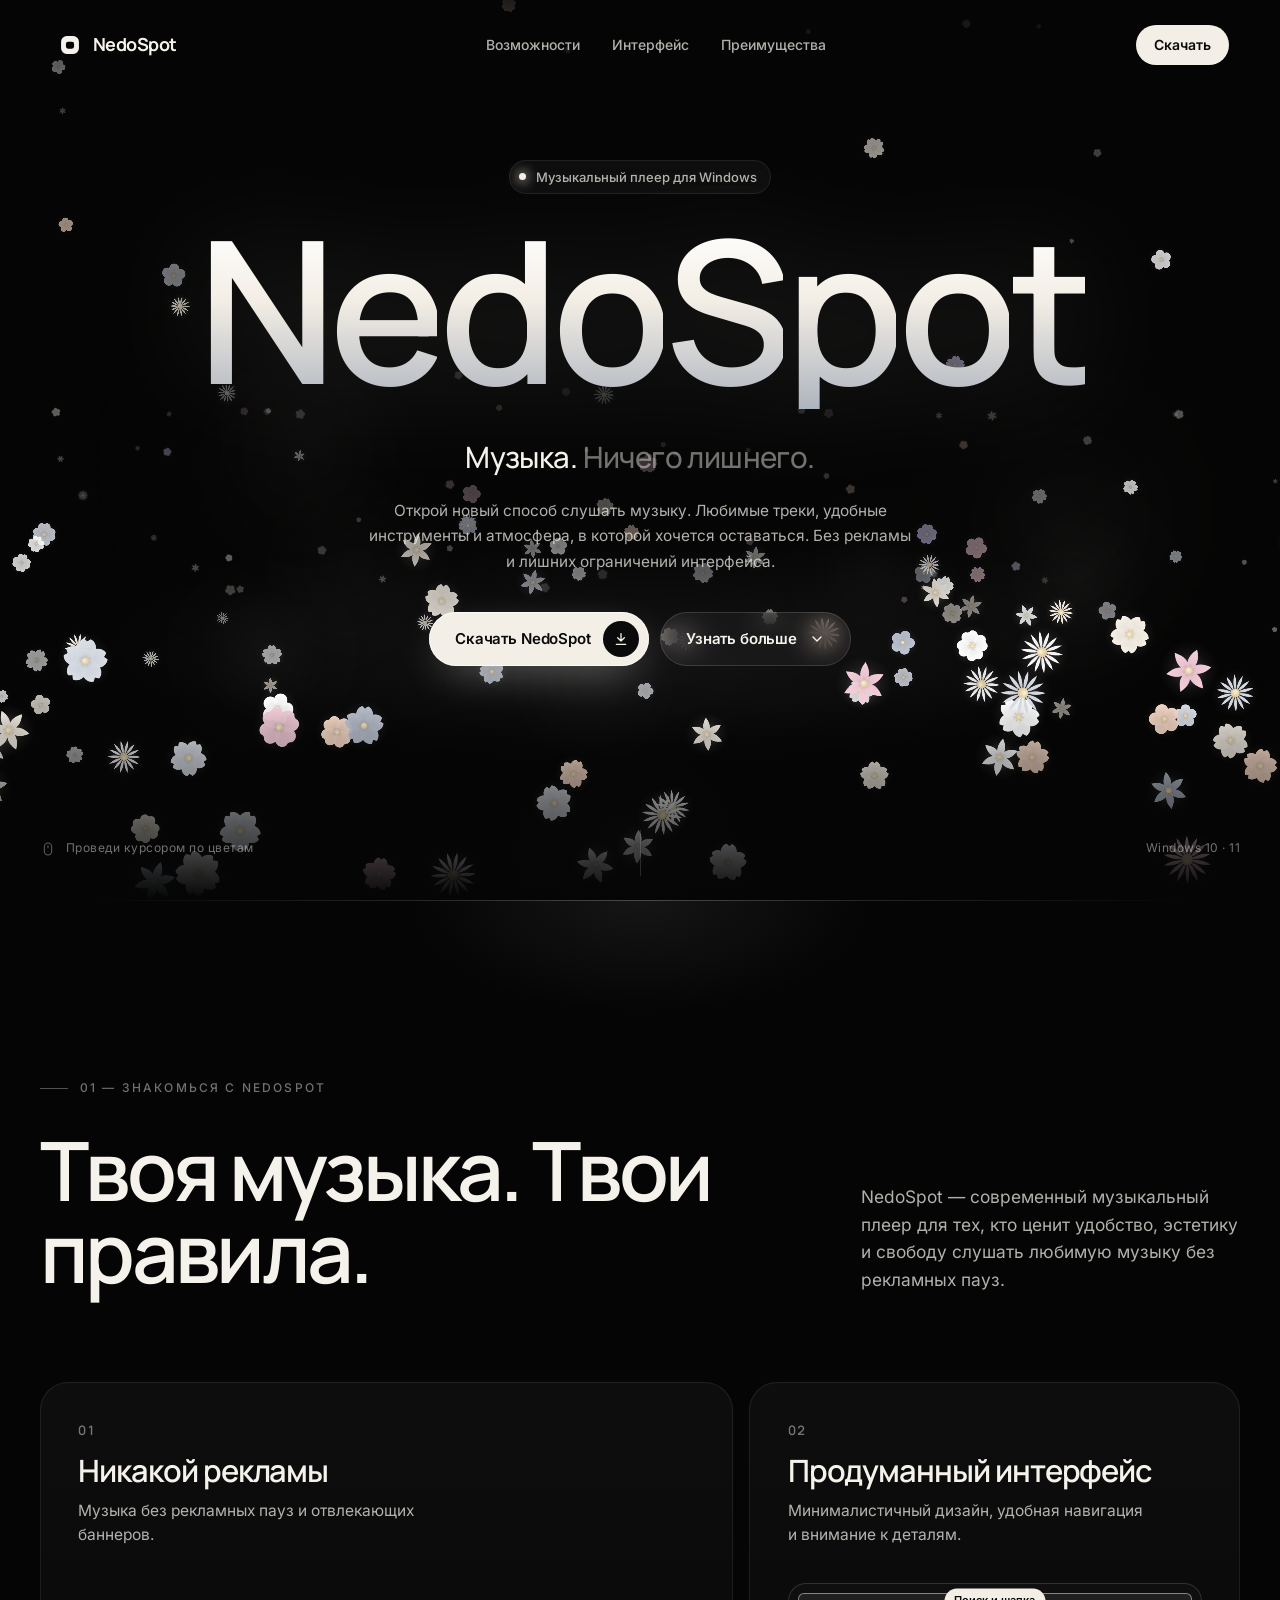
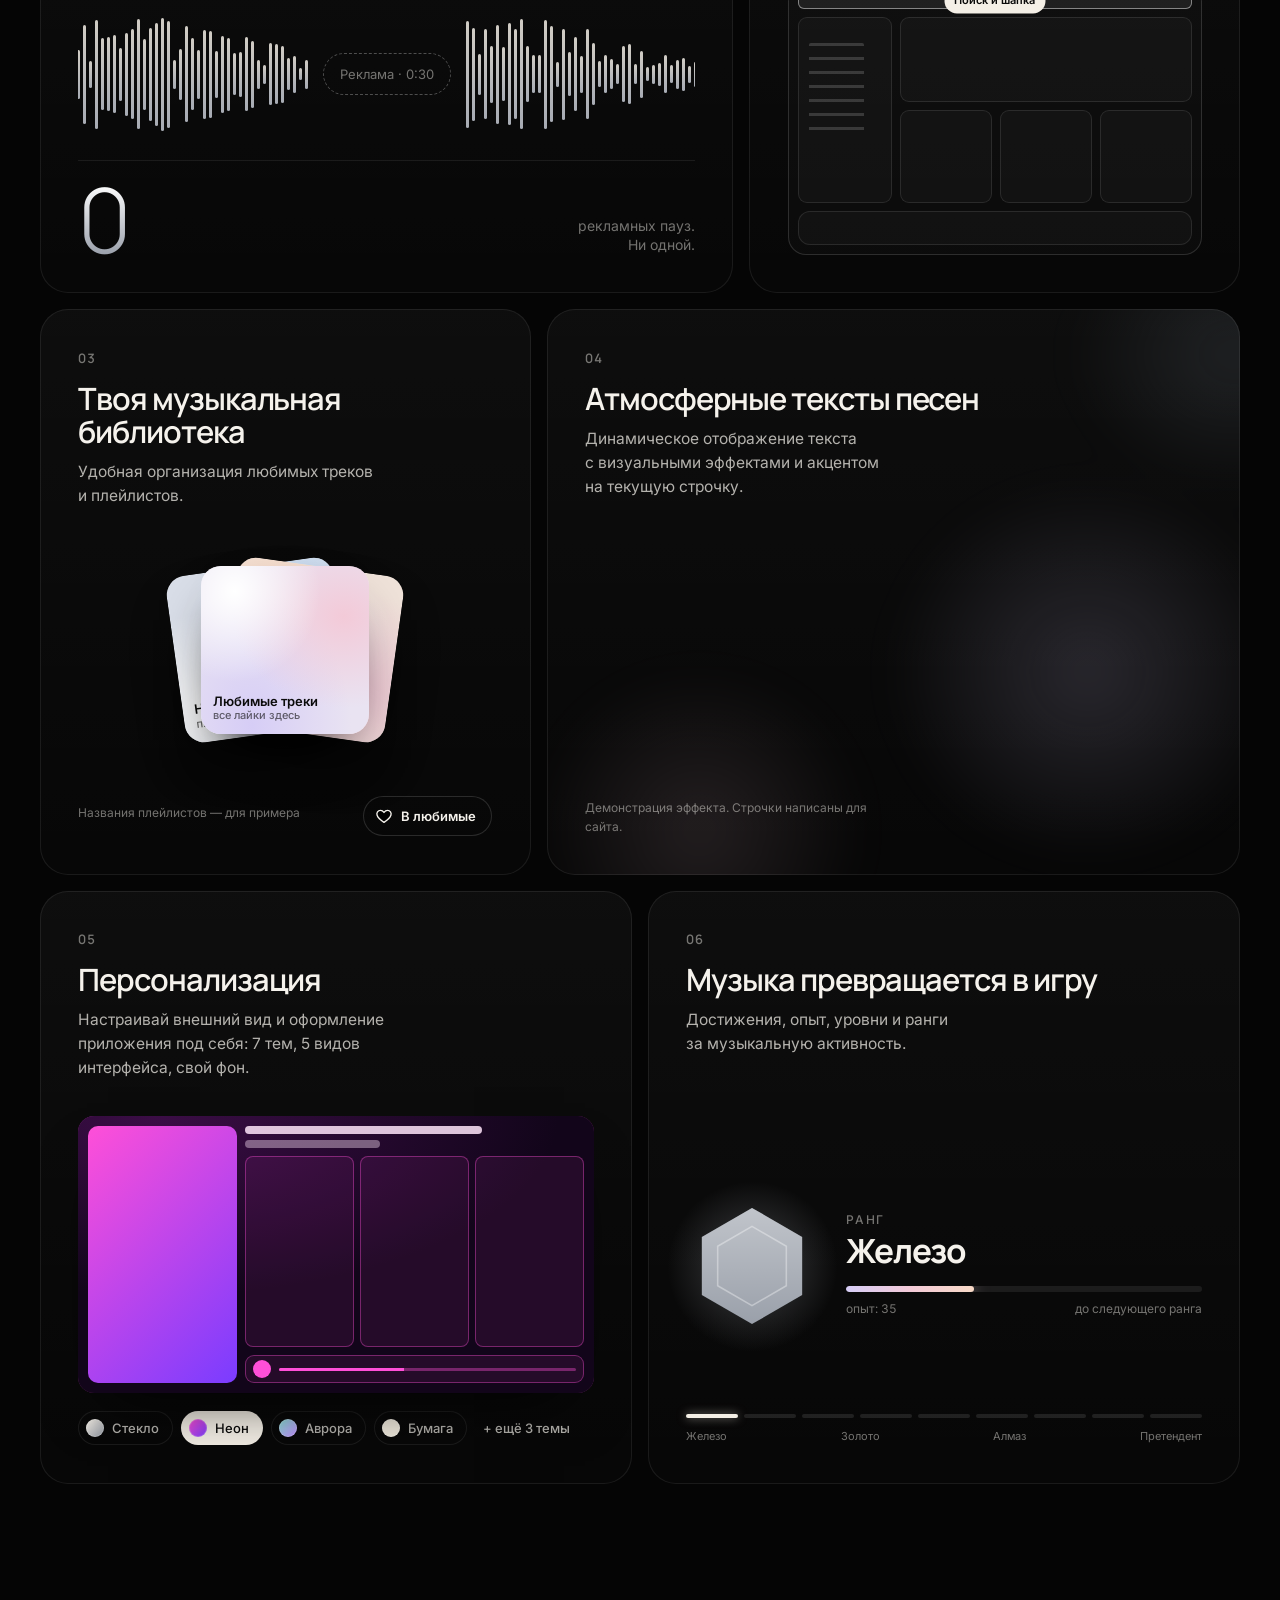
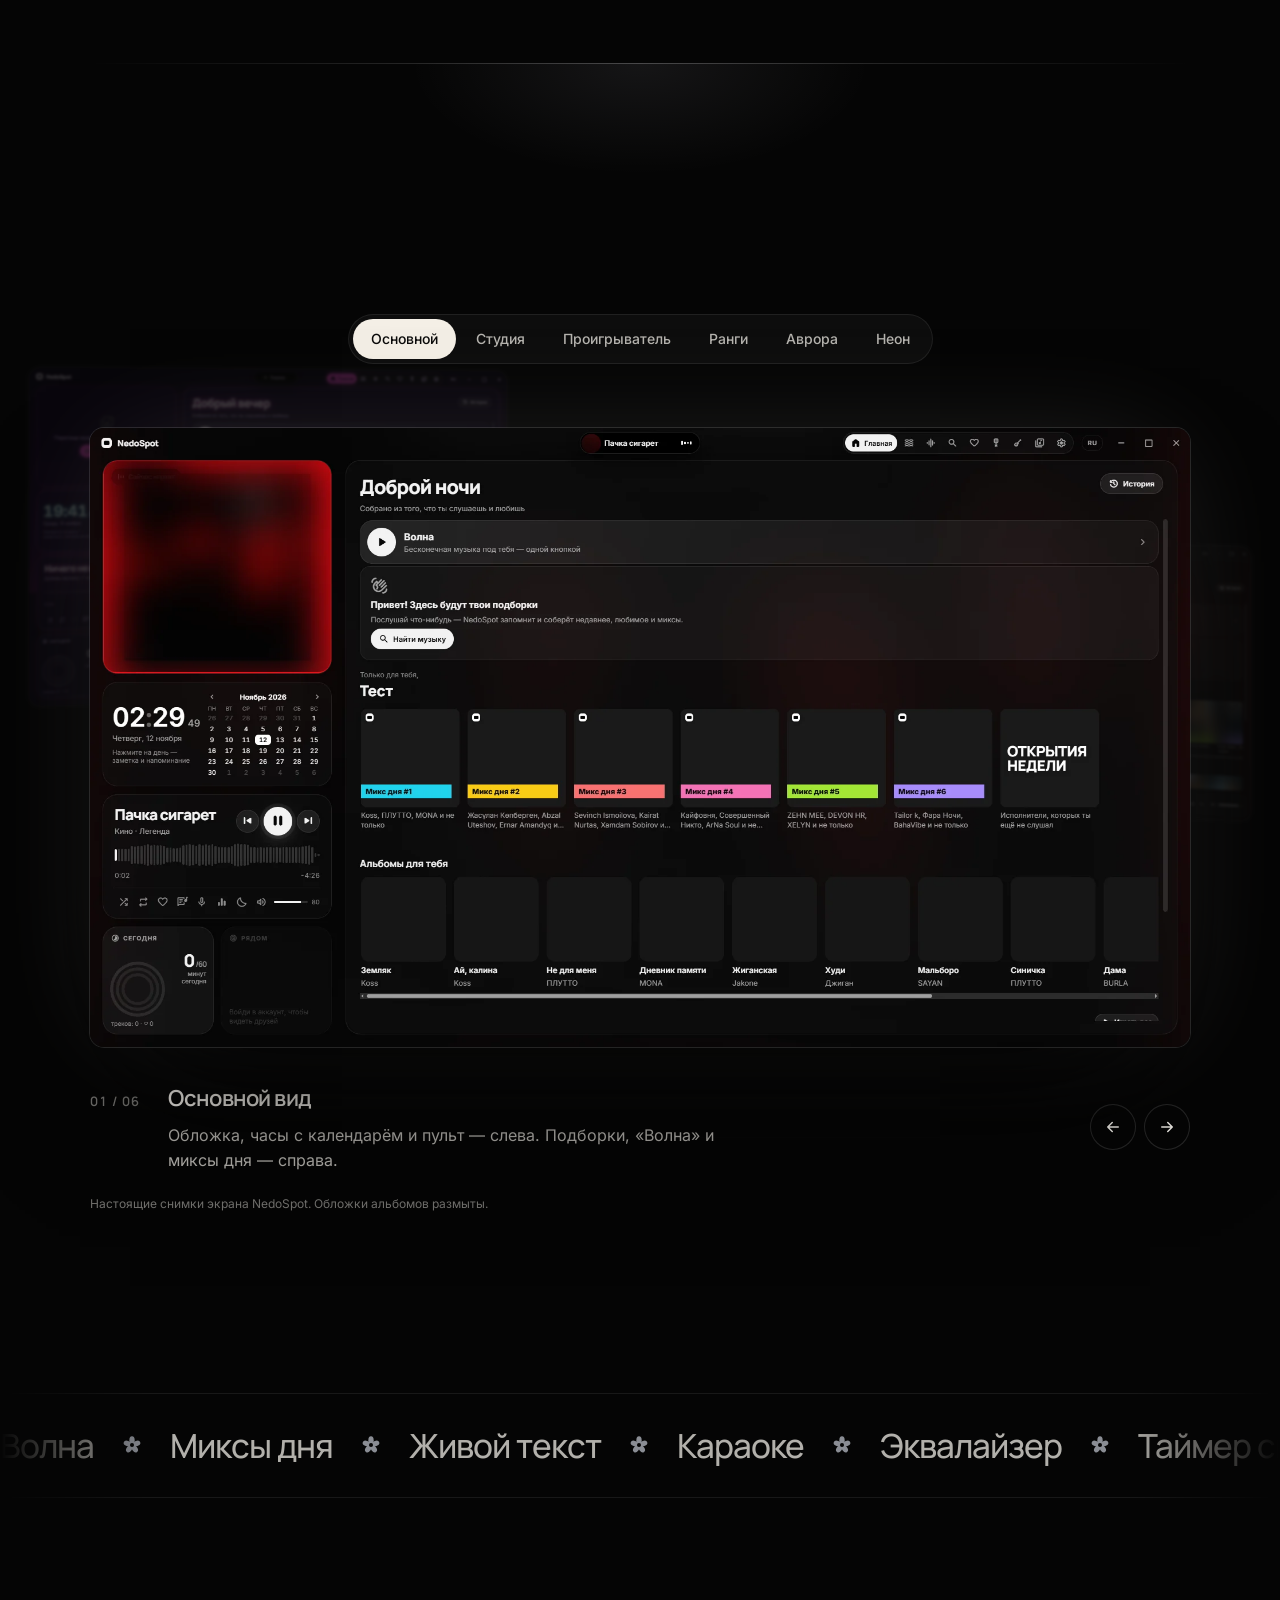
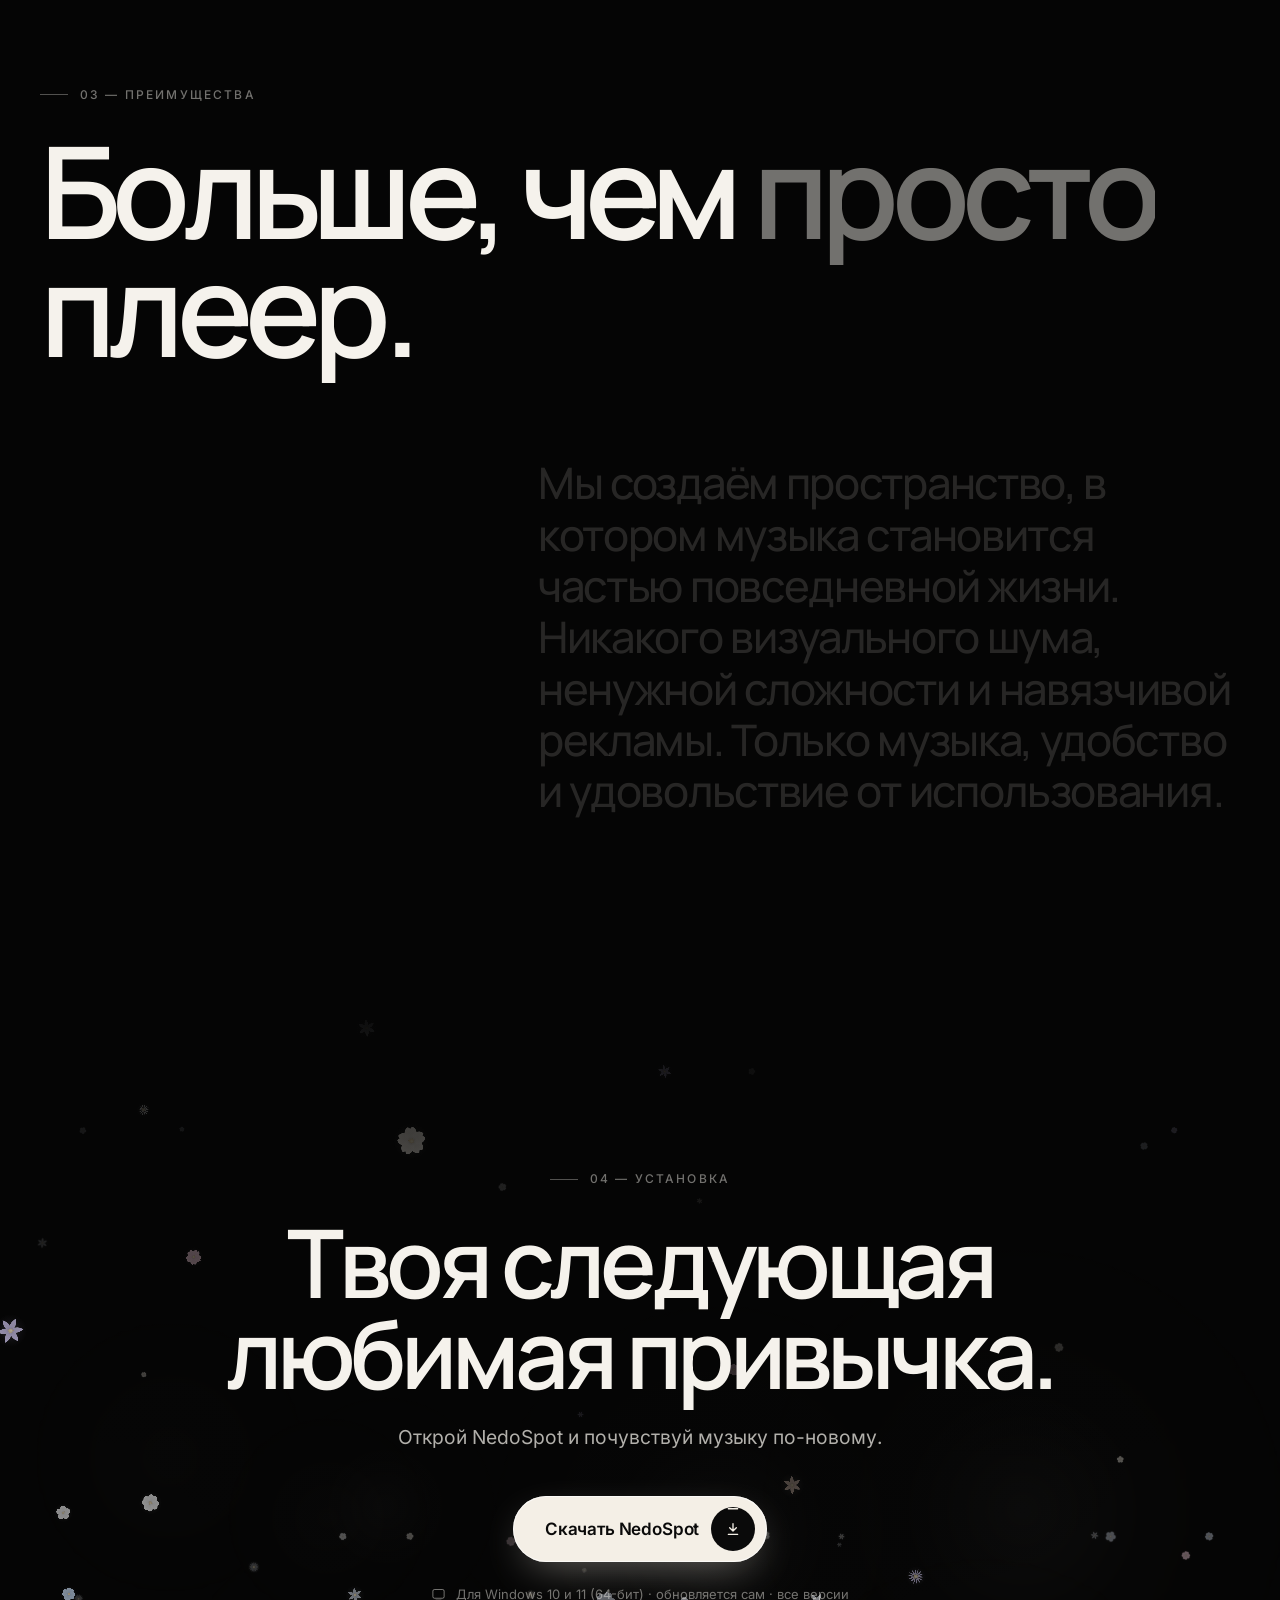
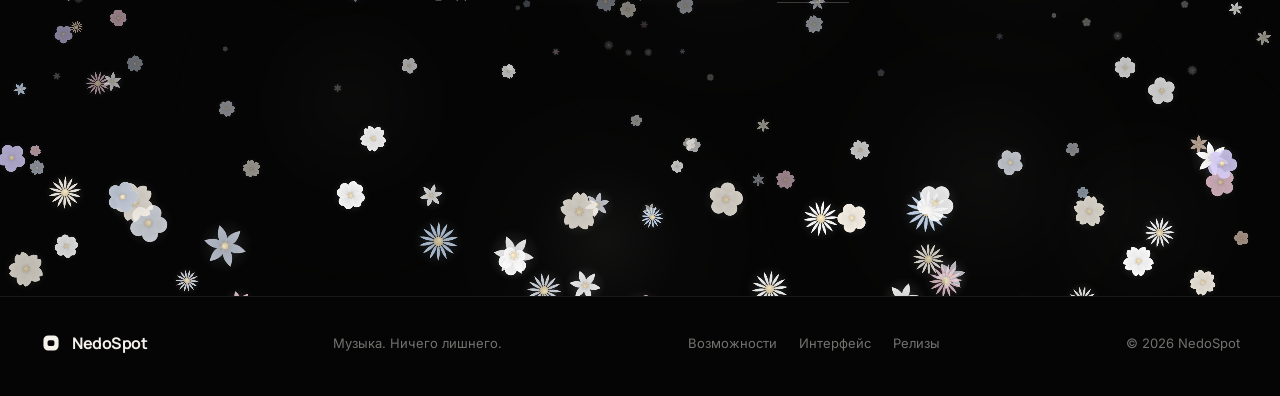
==== index.html @ 5735e8b1 "Сайт NedoSpot Co-Authored-By: Claude Sonnet 5.5 <noreply@anthropic.com>" ====
<!doctype html>
<html lang="ru" class="no-js">
<head>
  <meta charset="utf-8">
  <meta name="viewport" content="width=device-width, initial-scale=1, viewport-fit=cover">
  <title>NedoSpot — Музыка. Ничего лишнего.</title>
  <meta name="description" content="NedoSpot — музыкальный плеер для Windows без рекламы: живые тексты песен, темы, плейлисты, караоке и ранги за музыку.">
  <meta name="theme-color" content="#050505">
  <meta property="og:title" content="NedoSpot — Музыка. Ничего лишнего.">
  <meta property="og:description" content="Музыкальный плеер для Windows без рекламы и лишнего шума.">
  <meta property="og:image" content="assets/shots/main.webp">
  <link rel="icon" type="image/png" href="assets/icon.png">
  <link rel="preload" href="assets/fonts/manrope-latin-wght-normal.woff2" as="font" type="font/woff2" crossorigin>
  <link rel="preload" href="assets/fonts/manrope-cyrillic-wght-normal.woff2" as="font" type="font/woff2" crossorigin>
  <link rel="stylesheet" href="css/style.css?v=4">
  <script>document.documentElement.classList.replace('no-js', 'js');</script>
</head>
<body>
  <!-- Значки, которые используются несколько раз -->
  <svg width="0" height="0" style="position:absolute" aria-hidden="true">
    <symbol id="i-logo" viewBox="0 0 32 32">
      <path fill="currentColor" fill-rule="evenodd" d="M12 5h8a7 7 0 0 1 7 7v8a7 7 0 0 1-7 7h-8a7 7 0 0 1-7-7v-8a7 7 0 0 1 7-7zm1.6 7h4.8a2.6 2.6 0 0 1 2.6 2.6v3.3a2.6 2.6 0 0 1-2.6 2.6h-4.8a2.6 2.6 0 0 1-2.6-2.6v-3.3a2.6 2.6 0 0 1 2.6-2.6z"/>
    </symbol>
    <symbol id="i-down" viewBox="0 0 24 24">
      <path fill="none" stroke="currentColor" stroke-width="2" stroke-linecap="round" stroke-linejoin="round" d="M12 4v11m-5-5 5 5 5-5M5 20h14"/>
    </symbol>
    <symbol id="i-arrow" viewBox="0 0 24 24">
      <path fill="none" stroke="currentColor" stroke-width="2" stroke-linecap="round" stroke-linejoin="round" d="M5 12h14m-6-6 6 6-6 6"/>
    </symbol>
    <symbol id="i-left" viewBox="0 0 24 24">
      <path fill="none" stroke="currentColor" stroke-width="2" stroke-linecap="round" stroke-linejoin="round" d="M19 12H5m6-6-6 6 6 6"/>
    </symbol>
    <symbol id="i-chev" viewBox="0 0 24 24">
      <path fill="none" stroke="currentColor" stroke-width="2" stroke-linecap="round" stroke-linejoin="round" d="m6 9 6 6 6-6"/>
    </symbol>
    <symbol id="i-zoom" viewBox="0 0 24 24">
      <path fill="none" stroke="currentColor" stroke-width="2" stroke-linecap="round" stroke-linejoin="round" d="M15 3h6v6M9 21H3v-6M21 3l-7 7M3 21l7-7"/>
    </symbol>
    <symbol id="i-close" viewBox="0 0 24 24">
      <path fill="none" stroke="currentColor" stroke-width="2" stroke-linecap="round" d="M6 6l12 12M18 6 6 18"/>
    </symbol>
    <symbol id="i-flower" viewBox="0 0 24 24">
      <g fill="currentColor">
        <ellipse cx="12" cy="6.2" rx="3.2" ry="4.6"/>
        <ellipse cx="12" cy="6.2" rx="3.2" ry="4.6" transform="rotate(72 12 12)"/>
        <ellipse cx="12" cy="6.2" rx="3.2" ry="4.6" transform="rotate(144 12 12)"/>
        <ellipse cx="12" cy="6.2" rx="3.2" ry="4.6" transform="rotate(216 12 12)"/>
        <ellipse cx="12" cy="6.2" rx="3.2" ry="4.6" transform="rotate(288 12 12)"/>
      </g>
      <circle cx="12" cy="12" r="2.4" fill="#050505"/>
    </symbol>
    <symbol id="i-heart" viewBox="0 0 24 24">
      <path class="fill" d="M12 20.5s-7.5-4.6-9.2-9.4C1.6 7.6 4 4.5 7.3 4.5c2 0 3.5 1.1 4.7 2.8 1.2-1.7 2.7-2.8 4.7-2.8 3.3 0 5.7 3.1 4.5 6.6-1.7 4.8-9.2 9.4-9.2 9.4z"/>
      <path fill="none" stroke="currentColor" stroke-width="1.8" stroke-linejoin="round" d="M12 20.5s-7.5-4.6-9.2-9.4C1.6 7.6 4 4.5 7.3 4.5c2 0 3.5 1.1 4.7 2.8 1.2-1.7 2.7-2.8 4.7-2.8 3.3 0 5.7 3.1 4.5 6.6-1.7 4.8-9.2 9.4-9.2 9.4z"/>
    </symbol>
    <symbol id="i-mouse" viewBox="0 0 24 24">
      <rect x="6.5" y="3" width="11" height="18" rx="5.5" fill="none" stroke="currentColor" stroke-width="1.6"/>
      <path d="M12 7v3" stroke="currentColor" stroke-width="1.6" stroke-linecap="round"/>
    </symbol>
    <symbol id="i-win" viewBox="0 0 24 24">
      <rect x="3" y="4" width="18" height="14" rx="2.5" fill="none" stroke="currentColor" stroke-width="1.6"/>
      <path d="M8 21h8" stroke="currentColor" stroke-width="1.6" stroke-linecap="round"/>
    </symbol>
  </svg>

  <!-- Навигация -->
  <header class="nav" id="nav">
    <div class="nav-inner">
      <a class="brand" href="#top" aria-label="NedoSpot — наверх">
        <svg aria-hidden="true"><use href="#i-logo"/></svg>
        <span>NedoSpot</span>
      </a>
      <nav class="nav-links" aria-label="Разделы сайта">
        <a href="#features">Возможности</a>
        <a href="#interface">Интерфейс</a>
        <a href="#advantages">Преимущества</a>
      </nav>
      <div class="nav-right">
        <a class="nav-cta" href="#download">
          Скачать
          <svg aria-hidden="true"><use href="#i-down"/></svg>
        </a>
        <button class="burger" type="button" aria-label="Открыть меню" aria-expanded="false" aria-controls="mobile-menu">
          <span></span><span></span>
        </button>
      </div>
    </div>
  </header>

  <div class="mobile-menu" id="mobile-menu" aria-hidden="true">
    <a href="#features" style="--i:0">Возможности</a>
    <a href="#interface" style="--i:1">Интерфейс</a>
    <a href="#advantages" style="--i:2">Преимущества</a>
    <a href="#download" style="--i:3">Скачать</a>
  </div>

  <main>
    <!-- 1. Главный экран -->
    <section class="hero" id="top">
      <div class="hero-horizon" aria-hidden="true"></div>
      <canvas class="hero-canvas" aria-hidden="true"></canvas>
      <div class="hero-shade" aria-hidden="true"></div>

      <div class="hero-inner" data-hero-parallax>
        <span class="hero-eyebrow hero-fade" style="--d:.05s"><span class="dot"></span>Музыкальный плеер для Windows</span>
        <h1 class="hero-title" aria-label="NedoSpot" data-letters>NedoSpot</h1>
        <p class="hero-slogan hero-fade" style="--d:.85s">Музыка. <em>Ничего лишнего.</em></p>
        <p class="hero-desc hero-fade" style="--d:1s">Открой новый способ слушать музыку. Любимые треки, удобные инструменты и&nbsp;атмосфера, в&nbsp;которой хочется оставаться. Без рекламы и&nbsp;лишних ограничений интерфейса.</p>
        <div class="hero-actions hero-fade" style="--d:1.15s">
          <a class="btn btn-primary" data-release href="https://github.com/kasenkovdaniil0-pixel/NedoSpot-releases/releases/latest" target="_blank" rel="noopener" data-magnetic>
            Скачать NedoSpot
            <span class="ico" aria-hidden="true"><svg><use href="#i-down"/></svg><svg><use href="#i-down"/></svg></span>
          </a>
          <a class="btn btn-ghost" href="#features" data-magnetic>
            Узнать больше
            <svg class="chev" width="16" height="16" aria-hidden="true"><use href="#i-chev"/></svg>
          </a>
        </div>
      </div>

      <p class="hero-hint hero-fade" style="--d:1.6s" aria-hidden="true">
        <svg><use href="#i-mouse"/></svg>
        <span data-hint>Проведи курсором по цветам</span>
      </p>
      <p class="hero-meta hero-fade" style="--d:1.6s">Windows 10 · 11</p>
      <a class="scroll-cue hero-fade" style="--d:1.8s" href="#features" aria-label="Листай вниз">
        <span class="line"></span>
      </a>
    </section>

    <!-- 2. Знакомься с NedoSpot -->
    <section class="section features" id="features">
      <div class="section-glow" aria-hidden="true"></div>
      <div class="wrap">
        <div class="sec-head">
          <span class="label" data-reveal>01 — Знакомься с NedoSpot</span>
          <h2 class="title split" data-split>Твоя музыка. Твои правила.</h2>
          <p class="lead" data-reveal style="--d:200ms">NedoSpot — современный музыкальный плеер для тех, кто ценит удобство, эстетику и&nbsp;свободу слушать любимую музыку без рекламных пауз.</p>
        </div>

        <div class="bento">
          <!-- 01 -->
          <article class="feat f-noads" data-reveal data-spot>
            <span class="feat-num">01</span>
            <h3>Никакой рекламы</h3>
            <p>Музыка без рекламных пауз и&nbsp;отвлекающих баннеров.</p>
            <div class="feat-vis" aria-hidden="true">
              <div class="noads-track">
                <div class="bars l" data-bars="90"></div>
                <div class="ad"><span>Реклама · 0:30</span></div>
                <div class="bars r" data-bars="90"></div>
              </div>
              <div class="noads-meta">
                <span class="zero">0</span>
                <span>рекламных пауз.<br>Ни одной.</span>
              </div>
            </div>
          </article>

          <!-- 02 -->
          <article class="feat f-ui" data-reveal data-spot style="--d:120ms">
            <span class="feat-num">02</span>
            <h3>Продуманный интерфейс</h3>
            <p>Минималистичный дизайн, удобная навигация и&nbsp;внимание к&nbsp;деталям.</p>
            <div class="feat-vis">
              <div class="wire" aria-hidden="true">
                <div class="part p-top" data-label="Поиск и шапка" style="--i:0"></div>
                <div class="part p-side" data-label="Разделы" style="--i:1"></div>
                <div class="part p-main" style="--i:2">
                  <div class="part" data-label="Сейчас играет" style="--i:3"></div>
                  <div class="sub">
                    <div class="part" data-label="Миксы" style="--i:4"></div>
                    <div class="part" data-label="Волна" style="--i:5"></div>
                    <div class="part" data-label="Альбомы" style="--i:6"></div>
                  </div>
                </div>
                <div class="part p-player" data-label="Плеер" style="--i:7"></div>
              </div>
            </div>
          </article>

          <!-- 03 -->
          <article class="feat f-lib" data-reveal data-spot>
            <span class="feat-num">03</span>
            <h3>Твоя музыкальная библиотека</h3>
            <p>Удобная организация любимых треков и&nbsp;плейлистов.</p>
            <div class="feat-vis">
              <div class="stack" aria-hidden="true">
                <div class="pl pl-1"><div class="art art-b"></div><div class="name"><span>Ночная поездка<small>плейлист</small></span></div></div>
                <div class="pl pl-3"><div class="art art-c"></div><div class="name"><span>Для учёбы<small>плейлист</small></span></div></div>
                <div class="pl pl-2"><div class="art art-a"></div><div class="name"><span>Любимые треки<small>все лайки здесь</small></span></div></div>
              </div>
              <div class="lib-row">
                <small>Названия плейлистов — для примера</small>
                <button class="like" type="button" aria-pressed="false">
                  <svg aria-hidden="true"><use href="#i-heart"/></svg>
                  <span data-like-text>В любимые</span>
                </button>
              </div>
            </div>
          </article>

          <!-- 04 -->
          <article class="feat f-lyrics" data-reveal data-spot style="--d:120ms">
            <div class="bg-blobs" aria-hidden="true"></div>
            <span class="feat-num">04</span>
            <h3>Атмосферные тексты песен</h3>
            <p>Динамическое отображение текста с&nbsp;визуальными эффектами и&nbsp;акцентом на&nbsp;текущую строчку.</p>
            <div class="feat-vis">
              <div class="lyr" aria-hidden="true">
                <div class="lyr-list" data-lyrics>
                  <div class="lyr-line">Где-то между тишиной и светом</div>
                  <div class="lyr-line">город снова учится дышать</div>
                  <div class="lyr-line">я включаю то, что было где-то</div>
                  <div class="lyr-line">и не нужно ничего искать</div>
                  <div class="lyr-line">просто музыка — и больше ничего</div>
                  <div class="lyr-line">только звук, и ночь, и мы вдвоём</div>
                </div>
              </div>
              <p class="feat-note">Демонстрация эффекта. Строчки написаны для сайта.</p>
            </div>
          </article>

          <!-- 05 -->
          <article class="feat f-theme" data-reveal data-spot>
            <span class="feat-num">05</span>
            <h3>Персонализация</h3>
            <p>Настраивай внешний вид и&nbsp;оформление приложения под себя: 7&nbsp;тем, 5&nbsp;видов интерфейса, свой фон.</p>
            <div class="feat-vis theme-vis">
              <div class="mini" data-mini aria-hidden="true">
                <div class="cover"></div>
                <div class="col">
                  <div><div class="ln" style="width:70%"></div><div class="ln s"></div></div>
                  <div class="cards"><i></i><i></i><i></i></div>
                  <div class="bar"><span class="play"></span><span class="prog"></span></div>
                </div>
              </div>
              <div class="chips" role="group" aria-label="Темы оформления (пример)" data-chips></div>
            </div>
          </article>

          <!-- 06 -->
          <article class="feat f-rank" data-reveal data-spot style="--d:120ms">
            <span class="feat-num">06</span>
            <h3>Музыка превращается в игру</h3>
            <p>Достижения, опыт, уровни и&nbsp;ранги за&nbsp;музыкальную активность.</p>
            <div class="feat-vis" aria-hidden="true">
              <div class="rank-vis">
                <div class="badge" data-badge>
                  <svg viewBox="0 0 100 100">
                    <defs>
                      <linearGradient id="hexg" x1="0" y1="0" x2="0" y2="1">
                        <stop offset="0" stop-color="#fff" stop-opacity=".55"/>
                        <stop offset="1" stop-color="#fff" stop-opacity="0"/>
                      </linearGradient>
                    </defs>
                    <polygon class="hex" points="50,6 88,28 88,72 50,94 12,72 12,28" fill="#9aa0aa"/>
                    <polygon points="50,6 88,28 88,72 50,94 12,72 12,28" fill="url(#hexg)" opacity=".7"/>
                    <polygon points="50,20 76,35 76,65 50,80 24,65 24,35" fill="none" stroke="#fff" stroke-opacity=".35" stroke-width="1.2"/>
                  </svg>
                </div>
                <div>
                  <div class="rank-name" data-rank-name><small>Ранг</small><span>Железо</span></div>
                  <div class="xp"><i data-xp></i></div>
                  <div class="xp-meta"><span data-xp-text>0 / 300 XP</span><span>до следующего ранга</span></div>
                </div>
              </div>
              <div class="toast-zone" data-toasts></div>
              <div class="ladder" data-ladder></div>
              <div class="ladder-names"><span>Железо</span><span>Золото</span><span>Алмаз</span><span>Претендент</span></div>
            </div>
          </article>
        </div>
      </div>
    </section>

    <!-- 3. Интерфейс -->
    <section class="section showcase" id="interface">
      <div class="section-glow" aria-hidden="true"></div>
      <div class="wrap">
        <h2 class="sr-only">Интерфейс NedoSpot</h2>
        <div class="tabs" role="tablist" aria-label="Виды интерфейса" data-reveal data-tabs>
          <span class="tab-ind" aria-hidden="true"></span>
        </div>

        <div class="stage" data-reveal style="--d:150ms" data-stage>
          <div class="stage-glow" aria-hidden="true"></div>
          <div class="win-back l" aria-hidden="true"><img alt="" data-back="l" loading="lazy" decoding="async"></div>
          <div class="win-back r" aria-hidden="true"><img alt="" data-back="r" loading="lazy" decoding="async"></div>
          <button class="win-main" type="button" data-win aria-label="Открыть скриншот крупнее">
            <span class="zoom-hint"><svg aria-hidden="true"><use href="#i-zoom"/></svg>Рассмотреть ближе</span>
          </button>
        </div>

        <div class="view-caption" aria-live="polite" data-caption>
          <span class="num fade" data-cap-num>01 / 05</span>
          <h3 class="fade" data-cap-title></h3>
          <p class="fade" data-cap-text></p>
          <div class="view-ctrl">
            <button class="round-btn" type="button" aria-label="Предыдущий вид" data-prev><svg aria-hidden="true"><use href="#i-left"/></svg></button>
            <button class="round-btn" type="button" aria-label="Следующий вид" data-next><svg aria-hidden="true"><use href="#i-arrow"/></svg></button>
          </div>
        </div>
        <p class="shots-note">Настоящие снимки экрана NedoSpot. Обложки альбомов размыты.</p>
      </div>
    </section>

    <div class="marquee" aria-label="Что умеет NedoSpot">
      <div class="mq-track" data-marquee>
        <div class="mq-group">
          <span class="mq-item">Волна<svg aria-hidden="true"><use href="#i-flower"/></svg></span>
          <span class="mq-item">Миксы дня<svg aria-hidden="true"><use href="#i-flower"/></svg></span>
          <span class="mq-item">Живой текст<svg aria-hidden="true"><use href="#i-flower"/></svg></span>
          <span class="mq-item">Караоке<svg aria-hidden="true"><use href="#i-flower"/></svg></span>
          <span class="mq-item">Эквалайзер<svg aria-hidden="true"><use href="#i-flower"/></svg></span>
          <span class="mq-item">Таймер сна<svg aria-hidden="true"><use href="#i-flower"/></svg></span>
          <span class="mq-item">Комнаты с друзьями<svg aria-hidden="true"><use href="#i-flower"/></svg></span>
          <span class="mq-item">Dynamic Island<svg aria-hidden="true"><use href="#i-flower"/></svg></span>
          <span class="mq-item">Свои файлы<svg aria-hidden="true"><use href="#i-flower"/></svg></span>
          <span class="mq-item">Минуса<svg aria-hidden="true"><use href="#i-flower"/></svg></span>
        </div>
      </div>
    </div>

    <!-- 4. Преимущества -->
    <section class="section manifesto" id="advantages">
      <div class="wrap">
        <span class="label" data-reveal>03 — Преимущества</span>
        <h2 class="mega split" data-split>Больше, чем <span class="soft">просто</span> плеер.</h2>
        <p class="manifesto-text" data-words>Мы создаём пространство, в котором музыка становится частью повседневной жизни. Никакого визуального шума, ненужной сложности и навязчивой рекламы. Только музыка, удобство и удовольствие от использования.</p>
      </div>
    </section>

    <!-- 5. Установка -->
    <section class="install" id="download">
      <canvas class="install-canvas" aria-hidden="true"></canvas>
      <div class="install-shade" aria-hidden="true"></div>
      <div class="install-inner">
        <span class="label" data-reveal>04 — Установка</span>
        <h2 class="split" data-split>Твоя следующая любимая привычка.</h2>
        <p class="sub" data-reveal style="--d:250ms">Открой NedoSpot и&nbsp;почувствуй музыку по-новому.</p>
        <div class="cta-row" data-reveal style="--d:400ms">
          <a class="btn btn-primary btn-lg" data-release href="https://github.com/kasenkovdaniil0-pixel/NedoSpot-releases/releases/latest" target="_blank" rel="noopener" data-magnetic>
            Скачать NedoSpot
            <span class="ico" aria-hidden="true"><svg><use href="#i-down"/></svg><svg><use href="#i-down"/></svg></span>
          </a>
        </div>
        <p class="platform" data-reveal style="--d:550ms">
          <svg aria-hidden="true"><use href="#i-win"/></svg>
          <span>Для Windows 10 и 11 (64-бит) · обновляется сам · <a href="https://github.com/kasenkovdaniil0-pixel/NedoSpot-releases/releases" target="_blank" rel="noopener">все версии</a></span>
        </p>
      </div>
    </section>
  </main>

  <footer class="footer">
    <div class="wrap">
      <a class="brand" href="#top"><svg aria-hidden="true"><use href="#i-logo"/></svg><span>NedoSpot</span></a>
      <span>Музыка. Ничего лишнего.</span>
      <nav aria-label="Ссылки в подвале">
        <a href="#features">Возможности</a>
        <a href="#interface">Интерфейс</a>
        <a href="https://github.com/kasenkovdaniil0-pixel/NedoSpot-releases/releases" target="_blank" rel="noopener">Релизы</a>
      </nav>
      <span>© <span data-year>2026</span> NedoSpot</span>
    </div>
  </footer>

  <!-- Просмотр скриншота крупно -->
  <div class="lightbox" role="dialog" aria-modal="true" aria-label="Скриншот NedoSpot" data-lightbox>
    <button class="round-btn lb-close" type="button" aria-label="Закрыть" data-lb-close><svg aria-hidden="true"><use href="#i-close"/></svg></button>
    <div class="lb-frame" data-lb-frame><img alt="" data-lb-img></div>
    <div class="lb-bar">
      <button class="round-btn" type="button" aria-label="Предыдущий" data-lb-prev><svg aria-hidden="true"><use href="#i-left"/></svg></button>
      <span data-lb-title></span>
      <button class="round-btn" type="button" aria-label="Следующий" data-lb-next><svg aria-hidden="true"><use href="#i-arrow"/></svg></button>
      <span class="lb-hint">Нажми на снимок, чтобы приблизить</span>
    </div>
  </div>

  <script src="js/flowers.js?v=4"></script>
  <script src="js/main.js?v=4"></script>
</body>
</html>
---- css/style.css ----
/* =========================================================
   NedoSpot — сайт. Чёрный минимализм, молочный и серебро,
   немного пастели. Шрифты Manrope (заголовки) и Inter (текст).
   ========================================================= */

@font-face {
  font-family: 'Manrope';
  font-style: normal;
  font-display: swap;
  font-weight: 200 800;
  src: url('../assets/fonts/manrope-cyrillic-wght-normal.woff2') format('woff2-variations');
  unicode-range: U+0301, U+0400-045F, U+0490-0491, U+04B0-04B1, U+2116;
}
@font-face {
  font-family: 'Manrope';
  font-style: normal;
  font-display: swap;
  font-weight: 200 800;
  src: url('../assets/fonts/manrope-latin-wght-normal.woff2') format('woff2-variations');
  unicode-range: U+0000-00FF, U+0131, U+0152-0153, U+02BB-02BC, U+02C6, U+02DA, U+02DC, U+0304, U+0308, U+0329, U+2000-206F, U+20AC, U+2122, U+2191, U+2193, U+2212, U+2215, U+FEFF, U+FFFD;
}
@font-face {
  font-family: 'Inter';
  font-style: normal;
  font-display: swap;
  font-weight: 100 900;
  src: url('../assets/fonts/inter-cyrillic-wght-normal.woff2') format('woff2-variations');
  unicode-range: U+0301, U+0400-045F, U+0490-0491, U+04B0-04B1, U+2116;
}
@font-face {
  font-family: 'Inter';
  font-style: normal;
  font-display: swap;
  font-weight: 100 900;
  src: url('../assets/fonts/inter-latin-wght-normal.woff2') format('woff2-variations');
  unicode-range: U+0000-00FF, U+0131, U+0152-0153, U+02BB-02BC, U+02C6, U+02DA, U+02DC, U+0304, U+0308, U+0329, U+2000-206F, U+20AC, U+2122, U+2191, U+2193, U+2212, U+2215, U+FEFF, U+FFFD;
}

:root {
  color-scheme: dark;
  --bg: #050505;
  --bg-2: #0a0a0b;
  --ink: #f5f2ec;
  --ink-2: rgba(245, 242, 236, 0.72);
  --ink-3: rgba(245, 242, 236, 0.46);
  --ink-4: rgba(245, 242, 236, 0.22);
  --line: rgba(255, 255, 255, 0.08);
  --line-2: rgba(255, 255, 255, 0.14);
  --milk: #f4efe6;
  --silver: #c3c8d2;
  --pink: #f3cad8;
  --lav: #d6cdf6;
  --peach: #f7d9c6;
  --sky: #cadff6;

  --gutter: clamp(16px, 4vw, 40px);
  --maxw: 1240px;
  --radius: 28px;
  --ease: cubic-bezier(0.22, 1, 0.36, 1);
  --ease-io: cubic-bezier(0.65, 0, 0.35, 1);
  --font-display: 'Manrope', ui-sans-serif, system-ui, -apple-system, 'Segoe UI', sans-serif;
  --font-body: 'Inter', ui-sans-serif, system-ui, -apple-system, 'Segoe UI', sans-serif;
}

*,
*::before,
*::after { box-sizing: border-box; }

html {
  scroll-behavior: smooth;
  -webkit-text-size-adjust: 100%;
  text-size-adjust: 100%;
}
body {
  margin: 0;
  background: var(--bg);
  color: var(--ink);
  font-family: var(--font-body);
  font-size: 16px;
  line-height: 1.55;
  -webkit-font-smoothing: antialiased;
  -moz-osx-font-smoothing: grayscale;
  overflow-x: hidden;
}
img { display: block; max-width: 100%; }
a { color: inherit; text-decoration: none; }
button { font: inherit; color: inherit; background: none; border: 0; padding: 0; cursor: pointer; }
::selection { background: rgba(244, 239, 230, 0.9); color: #0a0a0a; }
:focus-visible { outline: 2px solid var(--milk); outline-offset: 3px; border-radius: 8px; }

.wrap { width: min(var(--maxw), calc(100% - var(--gutter) * 2)); margin-inline: auto; }
.sr-only {
  position: absolute; width: 1px; height: 1px; padding: 0; margin: -1px;
  overflow: hidden; clip: rect(0, 0, 0, 0); white-space: nowrap; border: 0;
}

/* ---------- Общие элементы ---------- */

.label {
  display: inline-flex;
  align-items: center;
  gap: 12px;
  font-size: 12px;
  font-weight: 500;
  letter-spacing: 0.18em;
  text-transform: uppercase;
  color: var(--ink-3);
}
.label::before {
  content: '';
  width: 28px;
  height: 1px;
  background: currentColor;
  opacity: 0.7;
}

.title {
  margin: 0;
  font-family: var(--font-display);
  font-weight: 600;
  font-size: clamp(40px, 6.4vw, 92px);
  line-height: 1;
  letter-spacing: -0.045em;
}
.lead {
  margin: 0;
  font-size: clamp(16px, 1.35vw, 19px);
  line-height: 1.6;
  color: var(--ink-2);
  max-width: 46ch;
}

/* Кнопки */
.btn {
  --h: 54px;
  position: relative;
  display: inline-flex;
  align-items: center;
  gap: 12px;
  height: var(--h);
  padding: 0 10px 0 26px;
  border-radius: 999px;
  font-family: var(--font-body);
  font-size: 15px;
  font-weight: 600;
  letter-spacing: -0.01em;
  white-space: nowrap;
  isolation: isolate;
  overflow: hidden;
  transition: transform 0.6s var(--ease), background-color 0.4s ease, border-color 0.4s ease, box-shadow 0.6s var(--ease), color 0.4s ease;
  will-change: transform;
}
.btn-primary {
  background: var(--milk);
  color: #0a0a0a;
  box-shadow: inset 0 0 0 1px rgba(255, 255, 255, 0.7), 0 14px 44px -14px rgba(255, 250, 240, 0.45);
}
.btn-primary::before {
  content: '';
  position: absolute;
  inset: 0;
  z-index: -1;
  background: linear-gradient(110deg, transparent 25%, rgba(255, 255, 255, 0.95) 50%, transparent 75%);
  transform: translateX(-120%);
  transition: transform 1s var(--ease);
}
.btn-primary:hover {
  box-shadow: inset 0 0 0 1px #fff, 0 18px 60px -12px rgba(255, 250, 240, 0.6), 0 0 0 6px rgba(244, 239, 230, 0.08);
}
.btn-primary:hover::before { transform: translateX(120%); }

.btn-ghost {
  padding: 0 26px;
  background: rgba(255, 255, 255, 0.035);
  color: var(--ink);
  box-shadow: inset 0 0 0 1px var(--line-2);
  -webkit-backdrop-filter: blur(14px);
  backdrop-filter: blur(14px);
}
.btn-ghost:hover {
  background: rgba(255, 255, 255, 0.08);
  box-shadow: inset 0 0 0 1px rgba(255, 255, 255, 0.32);
}
.btn-ghost .chev { transition: transform 0.6s var(--ease); }
.btn-ghost:hover .chev { transform: translateY(3px); }

.btn .ico {
  position: relative;
  display: grid;
  place-items: center;
  width: 36px;
  height: 36px;
  border-radius: 50%;
  background: #0a0a0a;
  color: var(--milk);
  overflow: hidden;
  flex: none;
}
.btn .ico svg { width: 16px; height: 16px; transition: transform 0.6s var(--ease); }
.btn .ico svg + svg { position: absolute; transform: translateY(-160%); }
.btn:hover .ico svg:first-child { transform: translateY(160%); }
.btn:hover .ico svg + svg { transform: translateY(0); }

.btn-lg { --h: 66px; font-size: 17px; padding-left: 32px; padding-right: 12px; }
.btn-lg .ico { width: 44px; height: 44px; }

/* ---------- Появление ---------- */

.js [data-reveal] {
  opacity: 0;
  transform: translate3d(0, 44px, 0) scale(0.985);
  filter: blur(8px);
  transition:
    opacity 1.1s var(--ease) var(--d, 0ms),
    transform 1.3s var(--ease) var(--d, 0ms),
    filter 1.1s var(--ease) var(--d, 0ms);
}
.js [data-reveal].in { opacity: 1; transform: none; filter: none; }

.split .w {
  display: inline-block;
  overflow: hidden;
  vertical-align: top;
  padding-bottom: 0.12em;
  margin-bottom: -0.12em;
}
.split .w > span {
  display: inline-block;
  transform: translate3d(0, 108%, 0) rotate(4deg);
  transform-origin: left bottom;
  transition: transform 1.25s var(--ease) calc(var(--i, 0) * 60ms + var(--d, 0ms));
}
.split.in .w > span { transform: none; }

/* ---------- Навигация ---------- */

.nav {
  position: fixed;
  inset: 0 0 auto 0;
  z-index: 50;
  padding: 14px var(--gutter);
  pointer-events: none;
}
.nav-inner {
  pointer-events: auto;
  display: flex;
  align-items: center;
  justify-content: space-between;
  gap: 20px;
  max-width: 1360px;
  margin-inline: auto;
  padding: 10px 10px 10px 16px;
  border-radius: 22px;
  border: 1px solid transparent;
  transition: max-width 0.9s var(--ease), background-color 0.6s ease, border-color 0.6s ease, box-shadow 0.6s ease;
}
.nav.scrolled .nav-inner {
  max-width: 980px;
  background: rgba(14, 14, 15, 0.55);
  border-color: var(--line);
  box-shadow: 0 20px 50px -20px rgba(0, 0, 0, 0.8);
  -webkit-backdrop-filter: blur(20px) saturate(1.4);
  backdrop-filter: blur(20px) saturate(1.4);
}
.js .nav { opacity: 0; transform: translateY(-14px); transition: opacity 1s var(--ease) 0.9s, transform 1.2s var(--ease) 0.9s; }
.js body.ready .nav { opacity: 1; transform: none; }

.brand {
  display: inline-flex;
  align-items: center;
  gap: 10px;
  font-family: var(--font-display);
  font-weight: 700;
  font-size: 18px;
  letter-spacing: -0.03em;
}
.brand svg { width: 26px; height: 26px; transition: transform 0.8s var(--ease); }
.brand:hover svg { transform: rotate(90deg); }

.nav-links {
  display: flex;
  align-items: center;
  gap: 4px;
}
.nav-links a {
  position: relative;
  padding: 8px 14px;
  border-radius: 999px;
  font-size: 14px;
  font-weight: 500;
  color: var(--ink-2);
  transition: color 0.3s ease, background-color 0.3s ease;
}
.nav-links a:hover { color: var(--ink); background: rgba(255, 255, 255, 0.05); }
.nav-links a.active { color: var(--ink); }
.nav-links a::after {
  content: '';
  position: absolute;
  left: 50%;
  bottom: 3px;
  width: 4px;
  height: 4px;
  margin-left: -2px;
  border-radius: 50%;
  background: var(--milk);
  transform: scale(0);
  transition: transform 0.5s var(--ease);
}
.nav-links a.active::after { transform: scale(1); }

.nav-right { display: flex; align-items: center; gap: 8px; }
.nav-cta {
  display: inline-flex;
  align-items: center;
  gap: 8px;
  height: 40px;
  padding: 0 18px;
  border-radius: 999px;
  background: var(--milk);
  color: #0a0a0a;
  font-size: 14px;
  font-weight: 600;
  overflow: hidden;
  position: relative;
  isolation: isolate;
  transition: padding 0.6s var(--ease), box-shadow 0.6s var(--ease), transform 0.6s var(--ease);
}
.nav-cta svg {
  width: 15px;
  height: 15px;
  margin-right: -23px;
  opacity: 0;
  transform: translateY(-6px);
  transition: margin 0.6s var(--ease), opacity 0.4s ease, transform 0.6s var(--ease);
}
.nav-cta:hover {
  padding-right: 14px;
  box-shadow: 0 0 0 5px rgba(244, 239, 230, 0.1), 0 10px 30px -8px rgba(255, 250, 240, 0.5);
}
.nav-cta:hover svg { margin-right: 0; opacity: 1; transform: none; }

.burger {
  display: none;
  width: 40px;
  height: 40px;
  border-radius: 50%;
  box-shadow: inset 0 0 0 1px var(--line-2);
  place-items: center;
}
.burger span { display: block; width: 16px; height: 1.5px; background: var(--ink); transition: transform 0.5s var(--ease); }
.burger span + span { margin-top: 5px; }
.burger[aria-expanded='true'] span:first-child { transform: translateY(3.25px) rotate(45deg); }
.burger[aria-expanded='true'] span:last-child { transform: translateY(-3.25px) rotate(-45deg); }

.mobile-menu {
  position: fixed;
  inset: 0;
  z-index: 40;
  display: flex;
  flex-direction: column;
  justify-content: center;
  gap: 6px;
  padding: 100px var(--gutter) 40px;
  background: rgba(5, 5, 5, 0.94);
  -webkit-backdrop-filter: blur(20px);
  backdrop-filter: blur(20px);
  opacity: 0;
  visibility: hidden;
  transition: opacity 0.5s var(--ease), visibility 0s linear 0.5s;
}
.mobile-menu.open { opacity: 1; visibility: visible; transition: opacity 0.5s var(--ease); }
.mobile-menu a {
  font-family: var(--font-display);
  font-size: clamp(36px, 10vw, 56px);
  font-weight: 600;
  letter-spacing: -0.04em;
  line-height: 1.15;
  transform: translateY(20px);
  opacity: 0;
  transition: transform 0.8s var(--ease) calc(var(--i) * 70ms), opacity 0.6s ease calc(var(--i) * 70ms);
}
.mobile-menu.open a { transform: none; opacity: 1; }

/* ---------- Главный экран ---------- */

.hero {
  position: relative;
  min-height: 100vh;
  min-height: 100svh;
  display: grid;
  place-items: center;
  overflow: hidden;
  isolation: isolate;
}
.hero-canvas,
.install-canvas {
  position: absolute;
  inset: 0;
  width: 100%;
  height: 100%;
  z-index: -2;
  opacity: 0;
  transition: opacity 2.4s var(--ease);
}
.ready .hero-canvas,
.install-canvas.on { opacity: 1; }

.hero-shade {
  position: absolute;
  inset: 0;
  z-index: -1;
  pointer-events: none;
  background:
    radial-gradient(ellipse 46% 34% at 50% 42%, rgba(5, 5, 5, 0.82) 0%, rgba(5, 5, 5, 0.5) 45%, transparent 100%),
    linear-gradient(180deg, rgba(5, 5, 5, 0.85) 0%, transparent 18%, transparent 78%, var(--bg) 100%);
}
.hero-horizon {
  position: absolute;
  left: -10%;
  right: -10%;
  top: 44%;
  height: 46%;
  z-index: -3;
  pointer-events: none;
  background: radial-gradient(ellipse 50% 40% at 50% 60%, rgba(236, 232, 255, 0.07), transparent 70%);
}

.hero-inner {
  position: relative;
  text-align: center;
  padding: 120px var(--gutter) 140px;
  margin-top: -6vh;
  pointer-events: none;
}
.hero-inner a,
.hero-inner button { pointer-events: auto; }

.hero-eyebrow {
  display: inline-flex;
  align-items: center;
  gap: 10px;
  padding: 7px 14px 7px 10px;
  border-radius: 999px;
  font-size: 13px;
  font-weight: 500;
  color: var(--ink-2);
  background: rgba(255, 255, 255, 0.04);
  box-shadow: inset 0 0 0 1px var(--line);
  -webkit-backdrop-filter: blur(10px);
  backdrop-filter: blur(10px);
}
.hero-eyebrow .dot {
  width: 7px;
  height: 7px;
  border-radius: 50%;
  background: var(--milk);
  box-shadow: 0 0 12px 2px rgba(255, 250, 240, 0.6);
  animation: pulse 2.4s ease-in-out infinite;
}
@keyframes pulse {
  0%, 100% { opacity: 1; transform: scale(1); }
  50% { opacity: 0.45; transform: scale(0.8); }
}

.hero-title {
  margin: 28px 0 0;
  font-family: var(--font-display);
  font-weight: 600;
  font-size: clamp(68px, 15.5vw, 236px);
  line-height: 0.88;
  letter-spacing: -0.06em;
  white-space: nowrap;
  filter: drop-shadow(0 0 60px rgba(255, 252, 245, 0.14));
}
.hero-title .ch {
  display: inline-block;
  background: linear-gradient(180deg, #ffffff 0%, #f3eee5 42%, #aeb4bf 100%);
  -webkit-background-clip: text;
  background-clip: text;
  color: transparent;
  padding: 0 0.01em 0.06em;
}
.js .hero-title .ch {
  opacity: 0;
  transform: translate3d(0, 0.35em, 0) rotate(6deg) scale(0.92);
  filter: blur(14px);
  transition:
    opacity 1.2s var(--ease) calc(0.15s + var(--i) * 70ms),
    transform 1.6s var(--ease) calc(0.15s + var(--i) * 70ms),
    filter 1.3s var(--ease) calc(0.15s + var(--i) * 70ms);
}
.js .ready .hero-title .ch { opacity: 1; transform: none; filter: none; }

.hero-slogan {
  margin: 26px 0 0;
  font-family: var(--font-display);
  font-size: clamp(20px, 2.3vw, 30px);
  font-weight: 500;
  letter-spacing: -0.02em;
  color: var(--ink);
}
.hero-slogan em {
  font-style: normal;
  color: var(--ink-3);
}
.hero-desc {
  margin: 18px auto 0;
  max-width: 560px;
  font-size: clamp(15px, 1.2vw, 17px);
  line-height: 1.65;
  color: var(--ink-2);
}
.hero-actions {
  display: flex;
  flex-wrap: wrap;
  justify-content: center;
  gap: 12px;
  margin-top: 38px;
}
.js .hero-fade {
  opacity: 0;
  transform: translateY(18px);
  filter: blur(6px);
  transition: opacity 1.2s var(--ease) var(--d), transform 1.4s var(--ease) var(--d), filter 1.2s var(--ease) var(--d);
}
.js .ready .hero-fade { opacity: 1; transform: none; filter: none; }

.hero-hint {
  position: absolute;
  left: var(--gutter);
  bottom: 30px;
  display: flex;
  align-items: center;
  gap: 10px;
  font-size: 12px;
  letter-spacing: 0.04em;
  color: var(--ink-3);
  pointer-events: none;
}
.hero-hint svg { width: 16px; height: 16px; opacity: 0.8; }
.hero-meta {
  position: absolute;
  right: var(--gutter);
  bottom: 30px;
  font-size: 12px;
  letter-spacing: 0.04em;
  color: var(--ink-3);
  pointer-events: none;
}
.scroll-cue {
  position: absolute;
  left: 50%;
  bottom: 24px;
  display: flex;
  flex-direction: column;
  align-items: center;
  gap: 10px;
  transform: translateX(-50%);
  font-size: 11px;
  letter-spacing: 0.2em;
  text-transform: uppercase;
  color: var(--ink-3);
  transition: color 0.3s ease;
}
.scroll-cue:hover { color: var(--ink); }
.scroll-cue .line {
  position: relative;
  width: 1px;
  height: 46px;
  background: var(--line-2);
  overflow: hidden;
}
.scroll-cue .line::after {
  content: '';
  position: absolute;
  left: 0;
  top: -40%;
  width: 1px;
  height: 40%;
  background: var(--milk);
  animation: drip 2.2s var(--ease-io) infinite;
}
@keyframes drip {
  0% { top: -40%; }
  100% { top: 110%; }
}

/* ---------- Секции ---------- */

.section { position: relative; padding: clamp(110px, 14vw, 190px) 0; scroll-margin-top: 40px; }

.sec-head {
  display: grid;
  grid-template-columns: repeat(12, 1fr);
  gap: 32px;
  align-items: end;
}
.sec-head .label { grid-column: 1 / -1; }
.sec-head .title { grid-column: 1 / span 8; }
.sec-head .lead { grid-column: 9 / span 4; justify-self: end; }

.section-glow {
  position: absolute;
  left: 50%;
  top: 0;
  width: min(1100px, 100%);
  height: 1px;
  transform: translateX(-50%);
  background: linear-gradient(90deg, transparent, rgba(255, 255, 255, 0.22), transparent);
}
.section-glow::after {
  content: '';
  position: absolute;
  left: 20%;
  right: 20%;
  top: 0;
  height: 160px;
  background: radial-gradient(ellipse 50% 100% at 50% 0%, rgba(240, 236, 255, 0.07), transparent 70%);
}

/* ---------- Возможности ---------- */

.bento {
  display: grid;
  grid-template-columns: repeat(12, 1fr);
  gap: 16px;
  margin-top: clamp(56px, 7vw, 88px);
}
.feat {
  --mx: 50%;
  --my: 50%;
  position: relative;
  display: flex;
  flex-direction: column;
  min-height: 440px;
  padding: clamp(24px, 3vw, 40px);
  border-radius: var(--radius);
  background: linear-gradient(180deg, rgba(255, 255, 255, 0.035), rgba(255, 255, 255, 0.008));
  box-shadow: inset 0 0 0 1px var(--line);
  overflow: hidden;
  isolation: isolate;
}
.feat::before {
  content: '';
  position: absolute;
  inset: 0;
  z-index: -1;
  background: radial-gradient(520px circle at var(--mx) var(--my), rgba(255, 255, 255, 0.06), transparent 45%);
  opacity: 0;
  transition: opacity 0.5s ease;
}
.feat::after {
  content: '';
  position: absolute;
  inset: 0;
  border-radius: inherit;
  padding: 1px;
  background: radial-gradient(340px circle at var(--mx) var(--my), rgba(255, 255, 255, 0.4), transparent 60%);
  -webkit-mask: linear-gradient(#000 0 0) content-box, linear-gradient(#000 0 0);
  -webkit-mask-composite: xor;
  mask-composite: exclude;
  opacity: 0;
  transition: opacity 0.5s ease;
  pointer-events: none;
}
.feat:hover::before,
.feat:hover::after { opacity: 1; }

.f-noads { grid-column: span 7; }
.f-ui { grid-column: span 5; }
.f-lib { grid-column: span 5; }
.f-lyrics { grid-column: span 7; }
.f-theme { grid-column: span 6; }
.f-rank { grid-column: span 6; }

.feat-num {
  font-family: var(--font-display);
  font-size: 13px;
  font-weight: 600;
  letter-spacing: 0.08em;
  color: var(--ink-3);
  font-variant-numeric: tabular-nums;
}
.feat h3 {
  margin: 14px 0 0;
  font-family: var(--font-display);
  font-size: clamp(26px, 2.4vw, 34px);
  font-weight: 600;
  line-height: 1.08;
  letter-spacing: -0.035em;
}
.feat p {
  margin: 12px 0 0;
  max-width: 36ch;
  color: var(--ink-2);
  font-size: 15.5px;
}
.feat-vis { margin-top: auto; padding-top: 36px; }
.feat-note { margin-top: 14px !important; font-size: 12px !important; color: var(--ink-3) !important; }

/* 01 — без рекламы */
.noads-track {
  display: flex;
  align-items: center;
  height: 120px;
  gap: 3px;
}
.noads-track .bars { display: flex; align-items: center; gap: 3px; height: 100%; flex: 1; min-width: 0; overflow: hidden; }
.noads-track .bars.l { justify-content: flex-end; }
.noads-track .bars.r { justify-content: flex-start; }
.noads-track .b {
  flex: none;
  width: 3px;
  height: var(--h);
  border-radius: 3px;
  background: linear-gradient(180deg, var(--milk), var(--silver));
  opacity: 0.85;
  animation: eq 1.3s ease-in-out infinite alternate;
  animation-delay: var(--dl);
  animation-play-state: paused;
}
.in .noads-track .b { animation-play-state: running; }
@keyframes eq {
  from { transform: scaleY(0.3); }
  to { transform: scaleY(1); }
}
.ad {
  flex: none;
  display: flex;
  justify-content: center;
  max-width: 220px;
  margin: 0 12px;
  overflow: hidden;
  transition: max-width 1s var(--ease), margin 1s var(--ease), opacity 0.5s ease;
}
.ad span {
  position: relative;
  white-space: nowrap;
  padding: 10px 16px;
  border-radius: 999px;
  border: 1px dashed rgba(255, 255, 255, 0.28);
  font-size: 13px;
  color: var(--ink-3);
  transition: color 0.5s ease;
}
.ad span::after {
  content: '';
  position: absolute;
  left: 12px;
  right: 12px;
  top: 50%;
  height: 1.5px;
  background: var(--pink);
  box-shadow: 0 0 10px rgba(243, 202, 216, 0.8);
  transform: scaleX(0);
  transform-origin: left;
  transition: transform 0.6s var(--ease);
}
.ad.strike span { color: var(--ink-4); }
.ad.strike span::after { transform: scaleX(1); }
.ad.gone { max-width: 0; margin: 0; opacity: 0; }

.noads-meta {
  display: flex;
  align-items: flex-end;
  justify-content: space-between;
  gap: 20px;
  margin-top: 26px;
  padding-top: 22px;
  border-top: 1px solid var(--line);
}
.noads-meta .zero {
  font-family: var(--font-display);
  font-size: clamp(64px, 7vw, 104px);
  font-weight: 300;
  line-height: 0.8;
  letter-spacing: -0.06em;
  background: linear-gradient(180deg, #fff, #9aa0ab);
  -webkit-background-clip: text;
  background-clip: text;
  color: transparent;
}
.noads-meta span { font-size: 14px; color: var(--ink-3); text-align: right; line-height: 1.4; }

/* 02 — интерфейс (схема окна) */
.wire {
  position: relative;
  display: grid;
  grid-template-columns: 24% 1fr;
  grid-template-rows: 16px 1fr 34px;
  gap: 8px;
  aspect-ratio: 16 / 10.5;
  padding: 10px;
  border-radius: 18px;
  background: rgba(255, 255, 255, 0.015);
  box-shadow: inset 0 0 0 1px var(--line-2);
}
.wire .part {
  position: relative;
  border-radius: 9px;
  background: rgba(255, 255, 255, 0.025);
  box-shadow: inset 0 0 0 1px rgba(255, 255, 255, 0.1);
  transition: background-color 0.4s ease, box-shadow 0.4s ease, opacity 0.9s var(--ease), transform 1s var(--ease);
  transition-delay: 0s, 0s, calc(var(--i) * 90ms + 200ms), calc(var(--i) * 90ms + 200ms);
}
.js .f-ui:not(.in) .wire .part { opacity: 0; transform: scale(0.9); }
.wire .part::after {
  content: attr(data-label);
  position: absolute;
  left: 50%;
  top: 50%;
  transform: translate(-50%, -50%) scale(0.9);
  padding: 4px 10px;
  border-radius: 999px;
  background: var(--milk);
  color: #0a0a0a;
  font-size: 11px;
  font-weight: 600;
  white-space: nowrap;
  opacity: 0;
  transition: opacity 0.3s ease, transform 0.4s var(--ease);
  pointer-events: none;
}
.wire .part.hl,
.wire .part:hover { background: rgba(255, 255, 255, 0.07); box-shadow: inset 0 0 0 1px rgba(255, 255, 255, 0.45); }
.wire .part.hl::after,
.wire .part:hover::after { opacity: 1; transform: translate(-50%, -50%); }
.wire .p-top { grid-column: 1 / -1; border-radius: 6px; }
.wire .p-side { grid-row: 2; }
.wire .p-main { grid-row: 2; grid-column: 2; display: grid; grid-template-rows: 1fr 1.1fr; gap: 8px; background: none; box-shadow: none; }
.wire .p-main .sub { display: grid; grid-template-columns: repeat(3, 1fr); gap: 8px; }
.wire .p-player { grid-column: 1 / -1; border-radius: 12px; }
.wire .p-side::before {
  content: '';
  position: absolute;
  left: 12%;
  right: 30%;
  top: 14%;
  height: 50%;
  background: repeating-linear-gradient(180deg, rgba(255, 255, 255, 0.16) 0 3px, transparent 3px 14px);
  border-radius: 2px;
}

/* 03 — библиотека */
.stack {
  position: relative;
  height: 230px;
  perspective: 900px;
}
.pl {
  --x: 0px;
  --r: 0deg;
  position: absolute;
  left: 50%;
  top: 6px;
  width: 168px;
  aspect-ratio: 1;
  margin-left: -84px;
  border-radius: 20px;
  overflow: hidden;
  transform: translateX(var(--x)) rotate(var(--r));
  transition: transform 0.9s var(--ease), box-shadow 0.9s var(--ease);
  box-shadow: 0 30px 60px -24px rgba(0, 0, 0, 0.9), inset 0 0 0 1px rgba(255, 255, 255, 0.14);
}
.pl .art { position: absolute; inset: 0; }
.pl .name {
  position: absolute;
  left: 12px;
  right: 12px;
  bottom: 12px;
  display: flex;
  align-items: center;
  gap: 8px;
  font-size: 13px;
  font-weight: 600;
  color: #0b0b0b;
  line-height: 1.2;
}
.pl .name small { display: block; font-weight: 500; opacity: 0.6; font-size: 11px; }
.pl-1 { --x: -26px; --r: -8deg; z-index: 1; }
.pl-2 { --x: 0px; --r: 0deg; z-index: 3; }
.pl-3 { --x: 26px; --r: 8deg; z-index: 2; }
.f-lib:hover .pl-1 { --x: -132px; --r: -10deg; }
.f-lib:hover .pl-2 { transform: translateY(-10px); }
.f-lib:hover .pl-3 { --x: 132px; --r: 10deg; }
.art-a { background: radial-gradient(at 20% 15%, #fff 0, transparent 45%), radial-gradient(at 85% 30%, var(--pink), transparent 55%), radial-gradient(at 30% 95%, var(--lav), transparent 60%), #e9e3f2; }
.art-b { background: radial-gradient(at 75% 20%, var(--sky), transparent 55%), radial-gradient(at 15% 80%, #fff, transparent 50%), radial-gradient(at 90% 95%, var(--lav), transparent 60%), #d9dee8; }
.art-c { background: radial-gradient(at 25% 25%, var(--peach), transparent 55%), radial-gradient(at 80% 70%, var(--pink), transparent 60%), radial-gradient(at 50% 50%, #fff, transparent 70%), #efe2d9; }

.like {
  display: inline-flex;
  align-items: center;
  gap: 8px;
  margin-top: 6px;
  height: 40px;
  padding: 0 16px 0 12px;
  border-radius: 999px;
  font-size: 13px;
  font-weight: 600;
  white-space: nowrap;
  flex: none;
  box-shadow: inset 0 0 0 1px var(--line-2);
  transition: background-color 0.4s ease, box-shadow 0.4s ease;
}
.like:hover { background: rgba(255, 255, 255, 0.06); }
.like svg { width: 18px; height: 18px; transition: transform 0.5s var(--ease); }
.like .fill { opacity: 0; transition: opacity 0.3s ease; fill: var(--pink); }
.like[aria-pressed='true'] .fill { opacity: 1; }
.like[aria-pressed='true'] svg { animation: pop 0.6s var(--ease); }
.like[aria-pressed='true'] { box-shadow: inset 0 0 0 1px rgba(243, 202, 216, 0.5); }
@keyframes pop {
  0% { transform: scale(1); }
  35% { transform: scale(1.35); }
  100% { transform: scale(1); }
}
.lib-row { display: flex; align-items: center; justify-content: space-between; gap: 12px; }
.lib-row small { color: var(--ink-3); font-size: 12px; }

/* 04 — тексты песен */
.f-lyrics { overflow: hidden; }
.f-lyrics .bg-blobs {
  position: absolute;
  inset: -20%;
  z-index: -2;
  pointer-events: none;
  background:
    radial-gradient(30% 35% at 70% 60%, rgba(214, 205, 246, 0.16), transparent 70%),
    radial-gradient(25% 30% at 30% 80%, rgba(243, 202, 216, 0.12), transparent 70%),
    radial-gradient(25% 25% at 85% 20%, rgba(202, 223, 246, 0.1), transparent 70%);
  filter: blur(20px);
  animation: blobs 18s ease-in-out infinite alternate;
}
@keyframes blobs {
  0% { transform: translate3d(0, 0, 0) rotate(0deg); }
  100% { transform: translate3d(-4%, 3%, 0) rotate(8deg); }
}
.lyr {
  position: relative;
  height: 250px;
  overflow: hidden;
  -webkit-mask-image: linear-gradient(180deg, transparent 0%, #000 26%, #000 70%, transparent 100%);
  mask-image: linear-gradient(180deg, transparent 0%, #000 26%, #000 70%, transparent 100%);
}
.lyr-list { transition: transform 1s var(--ease); will-change: transform; }
.lyr-line {
  font-family: var(--font-display);
  font-size: clamp(22px, 2.5vw, 34px);
  font-weight: 700;
  line-height: 1.2;
  letter-spacing: -0.03em;
  padding: 7px 0;
  color: rgba(245, 242, 236, 0.2);
  filter: blur(1.4px);
  transform-origin: left center;
  transition: color 0.7s ease, filter 0.7s ease, transform 0.9s var(--ease);
}
.lyr-line.cur { filter: none; transform: scale(1.02); color: rgba(245, 242, 236, 0.4); }
.lyr-line.done { color: rgba(245, 242, 236, 0.3); filter: blur(0.6px); }
.lyr-line .wd { transition: color 0.4s ease, text-shadow 0.6s ease; }
.lyr-line .wd.lit { color: #fff; text-shadow: 0 0 28px rgba(255, 255, 255, 0.35); }

/* 05 — персонализация */
.theme-vis { display: grid; gap: 18px; }
.mini {
  --t-bg: linear-gradient(135deg, #1b1b1f, #0e0e10);
  --t-card: rgba(255, 255, 255, 0.06);
  --t-line: rgba(255, 255, 255, 0.12);
  --t-acc: #f4efe6;
  --t-acc2: #c3c8d2;
  --t-text: rgba(255, 255, 255, 0.85);
  position: relative;
  display: grid;
  grid-template-columns: 30% 1fr;
  gap: 8px;
  aspect-ratio: 16 / 8.6;
  padding: 10px;
  border-radius: 16px;
  background: var(--t-bg);
  box-shadow: inset 0 0 0 1px var(--t-line), 0 30px 60px -30px rgba(0, 0, 0, 0.9);
  transition: box-shadow 0.6s ease;
  overflow: hidden;
}
.mini::before {
  content: '';
  position: absolute;
  inset: 0;
  background: var(--t-bg);
  transition: opacity 0.6s ease;
}
.mini > * { position: relative; }
.mini .cover {
  border-radius: 10px;
  background: linear-gradient(135deg, var(--t-acc), var(--t-acc2));
  transition: background 0.6s ease;
}
.mini .col { display: grid; grid-template-rows: auto 1fr auto; gap: 8px; }
.mini .ln { height: 8px; border-radius: 4px; background: var(--t-text); opacity: 0.85; transition: background-color 0.6s ease; }
.mini .ln.s { width: 40%; opacity: 0.4; margin-top: 6px; }
.mini .cards { display: grid; grid-template-columns: repeat(3, 1fr); gap: 6px; }
.mini .cards i { border-radius: 8px; background: var(--t-card); box-shadow: inset 0 0 0 1px var(--t-line); transition: background-color 0.6s ease, box-shadow 0.6s ease; }
.mini .bar { display: flex; align-items: center; gap: 8px; height: 28px; padding: 0 8px; border-radius: 9px; background: var(--t-card); box-shadow: inset 0 0 0 1px var(--t-line); transition: background-color 0.6s ease; }
.mini .play { width: 18px; height: 18px; border-radius: 50%; background: var(--t-acc); transition: background-color 0.6s ease; flex: none; }
.mini .prog { flex: 1; height: 3px; border-radius: 2px; background: var(--t-line); overflow: hidden; }
.mini .prog::after { content: ''; display: block; width: 42%; height: 100%; background: var(--t-acc); transition: background-color 0.6s ease; }
.mini.paper { --t-text: #1f1b16; }

.chips { display: flex; flex-wrap: wrap; gap: 8px; }
.chip {
  display: inline-flex;
  align-items: center;
  gap: 8px;
  height: 34px;
  padding: 0 14px 0 8px;
  border-radius: 999px;
  font-size: 13px;
  font-weight: 500;
  color: var(--ink-2);
  box-shadow: inset 0 0 0 1px var(--line);
  transition: color 0.3s ease, background-color 0.3s ease, box-shadow 0.3s ease;
}
.chip i { width: 18px; height: 18px; border-radius: 50%; background: var(--sw); box-shadow: inset 0 0 0 1px rgba(255, 255, 255, 0.2); }
.chip:hover { color: var(--ink); background: rgba(255, 255, 255, 0.05); }
.chip[aria-pressed='true'] { color: #0a0a0a; background: var(--milk); box-shadow: none; }

/* 06 — игра */
.rank-vis {
  display: grid;
  grid-template-columns: 132px 1fr;
  align-items: center;
  gap: 28px;
}
.badge {
  position: relative;
  width: 132px;
  aspect-ratio: 1;
  display: grid;
  place-items: center;
}
.badge::before {
  content: '';
  position: absolute;
  inset: -20%;
  border-radius: 50%;
  background: radial-gradient(circle, var(--rk-glow, rgba(255, 255, 255, 0.25)), transparent 65%);
  transition: background 0.8s ease;
}
.badge svg { position: relative; width: 100%; height: 100%; overflow: visible; }
.badge .hex { transition: fill 0.8s ease; }
.badge.up { animation: rankup 1.1s var(--ease); }
@keyframes rankup {
  0% { transform: scale(1); }
  30% { transform: scale(1.14) rotate(-6deg); }
  100% { transform: scale(1) rotate(0); }
}
.rank-name {
  font-family: var(--font-display);
  font-size: clamp(26px, 2.6vw, 36px);
  font-weight: 700;
  letter-spacing: -0.03em;
  line-height: 1;
}
.rank-name small { display: block; margin-bottom: 8px; font-family: var(--font-body); font-size: 12px; font-weight: 500; letter-spacing: 0.14em; text-transform: uppercase; color: var(--ink-3); }
.xp { margin-top: 18px; height: 6px; border-radius: 6px; background: rgba(255, 255, 255, 0.08); overflow: hidden; }
.xp i {
  display: block;
  height: 100%;
  width: 0%;
  border-radius: inherit;
  background: linear-gradient(90deg, var(--lav), var(--pink), var(--peach));
  box-shadow: 0 0 16px rgba(243, 202, 216, 0.6);
  transition: width 1.2s var(--ease);
}
.xp-meta { display: flex; justify-content: space-between; margin-top: 8px; font-size: 12px; color: var(--ink-3); font-variant-numeric: tabular-nums; }
.toast-zone { position: relative; height: 38px; margin-top: 18px; }
.xp-toast {
  position: absolute;
  left: 0;
  top: 0;
  display: inline-flex;
  align-items: center;
  gap: 10px;
  height: 34px;
  padding: 0 14px;
  border-radius: 999px;
  font-size: 13px;
  color: var(--ink-2);
  background: rgba(255, 255, 255, 0.05);
  box-shadow: inset 0 0 0 1px var(--line);
  animation: toast 2.6s var(--ease) forwards;
  white-space: nowrap;
}
.xp-toast b { color: var(--ink); font-weight: 700; }
@keyframes toast {
  0% { opacity: 0; transform: translateY(12px); }
  15% { opacity: 1; transform: none; }
  80% { opacity: 1; transform: none; }
  100% { opacity: 0; transform: translateY(-10px); }
}
.ladder { display: flex; gap: 6px; margin-top: 26px; }
.ladder i {
  flex: 1;
  height: 4px;
  border-radius: 4px;
  background: rgba(255, 255, 255, 0.1);
  transition: background-color 0.6s ease, box-shadow 0.6s ease;
}
.ladder i.on { background: var(--milk); box-shadow: 0 0 10px rgba(255, 250, 240, 0.5); }
.ladder-names { display: flex; justify-content: space-between; margin-top: 10px; font-size: 11px; color: var(--ink-3); }

/* ---------- Интерфейс ---------- */

.showcase { overflow: hidden; }
.showcase .sec-head { text-align: left; }

.tabs {
  position: relative;
  display: flex;
  gap: 2px;
  width: max-content;
  max-width: 100%;
  margin: clamp(48px, 6vw, 72px) auto 0;
  padding: 5px;
  border-radius: 999px;
  background: rgba(255, 255, 255, 0.03);
  box-shadow: inset 0 0 0 1px var(--line);
  overflow-x: auto;
  scrollbar-width: none;
}
.tabs::-webkit-scrollbar { display: none; }
.tab-ind {
  position: absolute;
  top: 5px;
  bottom: 5px;
  left: 0;
  width: 0;
  border-radius: 999px;
  background: var(--milk);
  transition: transform 0.7s var(--ease), width 0.7s var(--ease);
}
.tab {
  position: relative;
  z-index: 1;
  height: 40px;
  padding: 0 18px;
  border-radius: 999px;
  font-size: 14px;
  font-weight: 500;
  color: var(--ink-2);
  white-space: nowrap;
  transition: color 0.4s ease;
}
.tab:hover { color: var(--ink); }
.tab[aria-selected='true'] { color: #0a0a0a; }

.stage {
  position: relative;
  margin-top: clamp(40px, 5vw, 64px);
  perspective: 2000px;
  perspective-origin: 50% 0%;
}
.stage-glow {
  position: absolute;
  left: 50%;
  top: 30%;
  width: 80%;
  height: 70%;
  transform: translateX(-50%);
  background: radial-gradient(ellipse at center, rgba(235, 230, 255, 0.12), transparent 65%);
  filter: blur(30px);
  pointer-events: none;
}
.win-main {
  --rx: 0deg;
  --ry: 0deg;
  --lift: 0deg;
  position: relative;
  display: block;
  width: min(1100px, 100%);
  margin-inline: auto;
  border-radius: 14px;
  overflow: hidden;
  cursor: zoom-in;
  background: #0b0b0b;
  transform: rotateX(calc(var(--rx) + var(--lift))) rotateY(var(--ry));
  transform-origin: 50% 0%;
  box-shadow:
    0 0 0 1px rgba(255, 255, 255, 0.12),
    0 70px 140px -40px rgba(0, 0, 0, 0.95),
    0 0 120px -30px rgba(255, 250, 240, 0.16);
  transition: height 0.9s var(--ease), box-shadow 0.6s ease;
  will-change: transform;
}
.win-main:hover {
  box-shadow:
    0 0 0 1px rgba(255, 255, 255, 0.22),
    0 70px 140px -40px rgba(0, 0, 0, 0.95),
    0 0 140px -20px rgba(255, 250, 240, 0.22);
}
.win-main img {
  position: absolute;
  inset: 0;
  width: 100%;
  height: auto;
  opacity: 0;
  transform: scale(1.03);
  filter: blur(8px);
  transition: opacity 0.9s var(--ease), transform 1.2s var(--ease), filter 0.9s var(--ease);
}
.win-main img.on { opacity: 1; transform: none; filter: none; }
.win-main:hover img.on { transform: scale(1.012); }
.zoom-hint {
  position: absolute;
  right: 16px;
  bottom: 16px;
  display: inline-flex;
  align-items: center;
  gap: 8px;
  height: 36px;
  padding: 0 14px;
  border-radius: 999px;
  font-size: 13px;
  font-weight: 600;
  color: #0a0a0a;
  background: rgba(244, 239, 230, 0.92);
  opacity: 0;
  transform: translateY(8px);
  transition: opacity 0.4s ease, transform 0.6s var(--ease);
}
.zoom-hint svg { width: 15px; height: 15px; }
.win-main:hover .zoom-hint,
.win-main:focus-visible .zoom-hint { opacity: 1; transform: none; }

.win-back {
  position: absolute;
  top: 9%;
  width: 44%;
  border-radius: 12px;
  overflow: hidden;
  opacity: 0.3;
  filter: blur(1.5px) brightness(0.7);
  box-shadow: 0 0 0 1px rgba(255, 255, 255, 0.1), 0 40px 80px -30px rgba(0, 0, 0, 0.9);
  transition: opacity 0.8s ease;
  pointer-events: none;
}
.win-back img { width: 100%; height: auto; transition: opacity 0.6s ease; }
.win-back.l { left: -6%; transform: translate3d(0, var(--py, 0px), -240px) rotateY(16deg); }
.win-back.r { right: -6%; transform: translate3d(0, calc(var(--py, 0px) * -0.6), -240px) rotateY(-16deg); }

.view-caption {
  display: grid;
  grid-template-columns: auto 1fr auto;
  align-items: baseline;
  gap: 8px 28px;
  width: min(1100px, 100%);
  margin: 34px auto 0;
}
.view-caption .num { font-family: var(--font-display); font-size: 13px; font-weight: 600; letter-spacing: 0.08em; color: var(--ink-3); font-variant-numeric: tabular-nums; }
.view-caption h3 { margin: 0; font-family: var(--font-display); font-size: 22px; font-weight: 600; letter-spacing: -0.02em; }
.view-caption p { grid-column: 2; margin: 0; color: var(--ink-2); max-width: 60ch; }
.view-caption .fade { transition: opacity 0.4s ease, transform 0.6s var(--ease); }
.view-caption.swap .fade { opacity: 0; transform: translateY(6px); }
.view-ctrl { grid-row: 1 / span 2; grid-column: 3; display: flex; gap: 8px; align-self: center; }
.round-btn {
  display: grid;
  place-items: center;
  width: 46px;
  height: 46px;
  border-radius: 50%;
  box-shadow: inset 0 0 0 1px var(--line-2);
  transition: background-color 0.3s ease, box-shadow 0.3s ease, transform 0.5s var(--ease);
}
.round-btn:hover { background: rgba(255, 255, 255, 0.08); box-shadow: inset 0 0 0 1px rgba(255, 255, 255, 0.3); }
.round-btn:active { transform: scale(0.94); }
.round-btn svg { width: 18px; height: 18px; }
.shots-note { margin: 22px auto 0; width: min(1100px, 100%); font-size: 12px; color: var(--ink-3); }

/* Бегущая строка */
.marquee {
  position: relative;
  padding: 26px 0;
  border-block: 1px solid var(--line);
  overflow: hidden;
  -webkit-mask-image: linear-gradient(90deg, transparent, #000 12%, #000 88%, transparent);
  mask-image: linear-gradient(90deg, transparent, #000 12%, #000 88%, transparent);
}
.mq-track {
  display: flex;
  width: max-content;
  animation: mq 46s linear infinite;
}
.marquee:hover .mq-track { animation-play-state: paused; }
.mq-group { display: flex; align-items: center; flex: none; }
.mq-item {
  display: inline-flex;
  align-items: center;
  gap: 28px;
  padding-right: 28px;
  font-family: var(--font-display);
  font-size: clamp(22px, 2.6vw, 34px);
  font-weight: 500;
  letter-spacing: -0.03em;
  color: var(--ink-2);
  white-space: nowrap;
}
.mq-item svg { width: 20px; height: 20px; color: var(--silver); opacity: 0.7; }
@keyframes mq {
  from { transform: translateX(0); }
  to { transform: translateX(-50%); }
}

/* ---------- Манифест ---------- */

.manifesto .mega {
  margin: 28px 0 0;
  font-family: var(--font-display);
  font-weight: 600;
  font-size: clamp(50px, 10vw, 158px);
  line-height: 0.92;
  letter-spacing: -0.06em;
}
.manifesto .mega .soft { color: var(--ink-3); }
.manifesto-text {
  margin: clamp(48px, 7vw, 96px) 0 0 auto;
  max-width: 26ch;
  font-family: var(--font-display);
  font-size: clamp(26px, 3.4vw, 50px);
  font-weight: 500;
  line-height: 1.18;
  letter-spacing: -0.03em;
}
.manifesto-text .mw { color: rgba(245, 242, 236, 0.14); transition: color 0.5s ease; }
.manifesto-text .mw.on { color: var(--ink); }
.no-js .manifesto-text .mw { color: var(--ink); }

.stats {
  display: grid;
  grid-template-columns: repeat(4, 1fr);
  gap: 16px;
  margin-top: clamp(80px, 10vw, 140px);
  border-top: 1px solid var(--line);
}
.stat { padding-top: 28px; }
.stat b {
  display: block;
  font-family: var(--font-display);
  font-size: clamp(56px, 6.6vw, 104px);
  font-weight: 300;
  line-height: 0.9;
  letter-spacing: -0.06em;
  font-variant-numeric: tabular-nums;
  background: linear-gradient(180deg, #fff, #9aa0ab);
  -webkit-background-clip: text;
  background-clip: text;
  color: transparent;
}
.stat span { display: block; margin-top: 14px; font-size: 14px; color: var(--ink-3); max-width: 18ch; }

/* ---------- Установка ---------- */

.install {
  position: relative;
  min-height: 100vh;
  min-height: 100svh;
  display: grid;
  place-items: center;
  overflow: hidden;
  isolation: isolate;
  scroll-margin-top: 0;
}
.install-shade {
  position: absolute;
  inset: 0;
  z-index: -1;
  pointer-events: none;
  background:
    linear-gradient(180deg, var(--bg) 0%, rgba(5, 5, 5, 0.4) 30%, transparent 55%),
    radial-gradient(ellipse 44% 30% at 50% 44%, rgba(5, 5, 5, 0.8), transparent 100%);
}
.install-inner {
  text-align: center;
  padding: 140px var(--gutter) 180px;
  margin-top: -8vh;
  pointer-events: none;
}
.install-inner a { pointer-events: auto; }
.install h2 {
  margin: 28px auto 0;
  max-width: 14ch;
  font-family: var(--font-display);
  font-size: clamp(44px, 7.4vw, 116px);
  font-weight: 600;
  line-height: 0.96;
  letter-spacing: -0.055em;
}
.install .sub { margin: 24px auto 0; font-size: clamp(17px, 1.5vw, 20px); color: var(--ink-2); }
.install .cta-row { margin-top: 44px; }
.platform {
  display: inline-flex;
  align-items: center;
  gap: 10px;
  margin-top: 22px;
  font-size: 13px;
  color: var(--ink-3);
}
.platform svg { width: 15px; height: 15px; }
.platform a { text-decoration: underline; text-decoration-color: var(--ink-4); text-underline-offset: 3px; transition: color 0.3s ease, text-decoration-color 0.3s ease; }
.platform a:hover { color: var(--ink); text-decoration-color: currentColor; }

/* ---------- Подвал ---------- */

.footer {
  border-top: 1px solid var(--line);
  padding: 34px 0 40px;
}
.footer .wrap {
  display: flex;
  align-items: center;
  justify-content: space-between;
  gap: 20px;
  flex-wrap: wrap;
  font-size: 13px;
  color: var(--ink-3);
}
.footer .brand { color: var(--ink); font-size: 16px; }
.footer .brand svg { width: 22px; height: 22px; }
.footer nav { display: flex; gap: 22px; }
.footer a:hover { color: var(--ink); }

/* ---------- Просмотр скриншота ---------- */

.lightbox {
  position: fixed;
  inset: 0;
  z-index: 100;
  display: grid;
  grid-template-rows: 1fr auto;
  place-items: center;
  padding: 70px 24px 24px;
  background: rgba(3, 3, 3, 0.9);
  -webkit-backdrop-filter: blur(16px);
  backdrop-filter: blur(16px);
  opacity: 0;
  visibility: hidden;
  transition: opacity 0.5s var(--ease), visibility 0s linear 0.5s;
}
.lightbox.open { opacity: 1; visibility: visible; transition: opacity 0.5s var(--ease); }
.lb-frame {
  position: relative;
  max-width: min(1600px, 96vw);
  max-height: calc(100vh - 160px);
  overflow: hidden;
  border-radius: 12px;
  box-shadow: 0 0 0 1px rgba(255, 255, 255, 0.14), 0 40px 120px -20px rgba(0, 0, 0, 1);
  transform: scale(0.96);
  transition: transform 0.7s var(--ease);
  cursor: zoom-in;
}
.lightbox.open .lb-frame { transform: none; }
.lb-frame img {
  max-width: min(1600px, 96vw);
  max-height: calc(100vh - 160px);
  width: auto;
  height: auto;
  transition: transform 0.6s var(--ease);
  transform-origin: var(--ox, 50%) var(--oy, 50%);
}
.lb-frame.zoomed { cursor: zoom-out; }
.lb-frame.zoomed img { transform: scale(2); transition: transform 0.6s var(--ease), transform-origin 0.1s linear; }
.lb-bar {
  display: flex;
  align-items: center;
  gap: 16px;
  margin-top: 18px;
  font-size: 14px;
  color: var(--ink-2);
}
.lb-close { position: absolute; top: 18px; right: 18px; }
.lb-hint { font-size: 12px; color: var(--ink-3); }

/* ---------- Адаптивность ---------- */

@media (max-width: 1080px) {
  .f-noads,
  .f-lyrics { grid-column: span 12; }
  .f-ui,
  .f-lib,
  .f-theme,
  .f-rank { grid-column: span 6; }
  .sec-head .title { grid-column: 1 / -1; }
  .sec-head .lead { grid-column: 1 / -1; justify-self: start; }
  .stats { grid-template-columns: repeat(2, 1fr); }
}

@media (max-width: 820px) {
  .nav-links { display: none; }
  .burger { display: grid; }
  .nav-inner { padding: 8px 8px 8px 14px; }
  .nav.scrolled .nav-inner { max-width: 100%; }
  .win-back { display: none; }
  .view-caption { grid-template-columns: auto 1fr; }
  .view-caption .view-ctrl { grid-row: auto; grid-column: 1 / -1; }
  .hero-meta { display: none; }
  .hero-hint { left: 50%; transform: translateX(-50%); bottom: 96px; white-space: nowrap; }
}

@media (max-width: 720px) {
  .f-ui,
  .f-lib,
  .f-theme,
  .f-rank { grid-column: span 12; }
  .feat { min-height: 0; }
  .rank-vis { grid-template-columns: 96px 1fr; gap: 20px; }
  .badge { width: 96px; }
  .f-lib:hover .pl-1 { --x: -96px; }
  .f-lib:hover .pl-3 { --x: 96px; }
  .pl { width: 140px; margin-left: -70px; }
  .stack { height: 190px; }
  .ladder-names span:not(:first-child):not(:last-child) { display: none; }
}

@media (max-width: 560px) {
  .hero-inner { padding-top: 110px; padding-bottom: 150px; margin-top: 0; }
  .hero-title { letter-spacing: -0.055em; }
  .hero-actions { flex-direction: column; align-items: stretch; max-width: 320px; margin-inline: auto; }
  .hero-actions .btn { justify-content: space-between; }
  .hero-actions .btn-ghost { justify-content: center; }
  .nav-cta { height: 38px; padding: 0 14px; }
  .noads-track { height: 90px; }
  .ad { max-width: 150px; margin: 0 6px; }
  .ad span { font-size: 12px; padding: 8px 12px; }
  .stats { grid-template-columns: 1fr 1fr; gap: 12px; }
  .btn-lg { --h: 60px; font-size: 16px; }
  .view-caption { grid-template-columns: 1fr; }
  .view-caption p { grid-column: 1; }
  .view-caption .num { display: none; }
  .tabs { margin-left: 0; margin-right: 0; }
  .lightbox { padding: 60px 8px 16px; }
  .lb-hint { display: none; }
}

@media (hover: none) {
  .feat::before,
  .feat::after { display: none; }
}

@media (prefers-reduced-motion: reduce) {
  html { scroll-behavior: auto; }
  .js [data-reveal] { transform: none; filter: none; transition: opacity 0.6s ease; }
  .split .w > span { transform: none; }
  .js .hero-title .ch,
  .js .hero-fade { transform: none; filter: none; transition: opacity 0.8s ease; }
  .mq-track,
  .noads-track .b,
  .f-lyrics .bg-blobs,
  .scroll-cue .line::after,
  .hero-eyebrow .dot { animation: none; }
  .win-main img { transition: opacity 0.4s ease; transform: none; filter: none; }
}
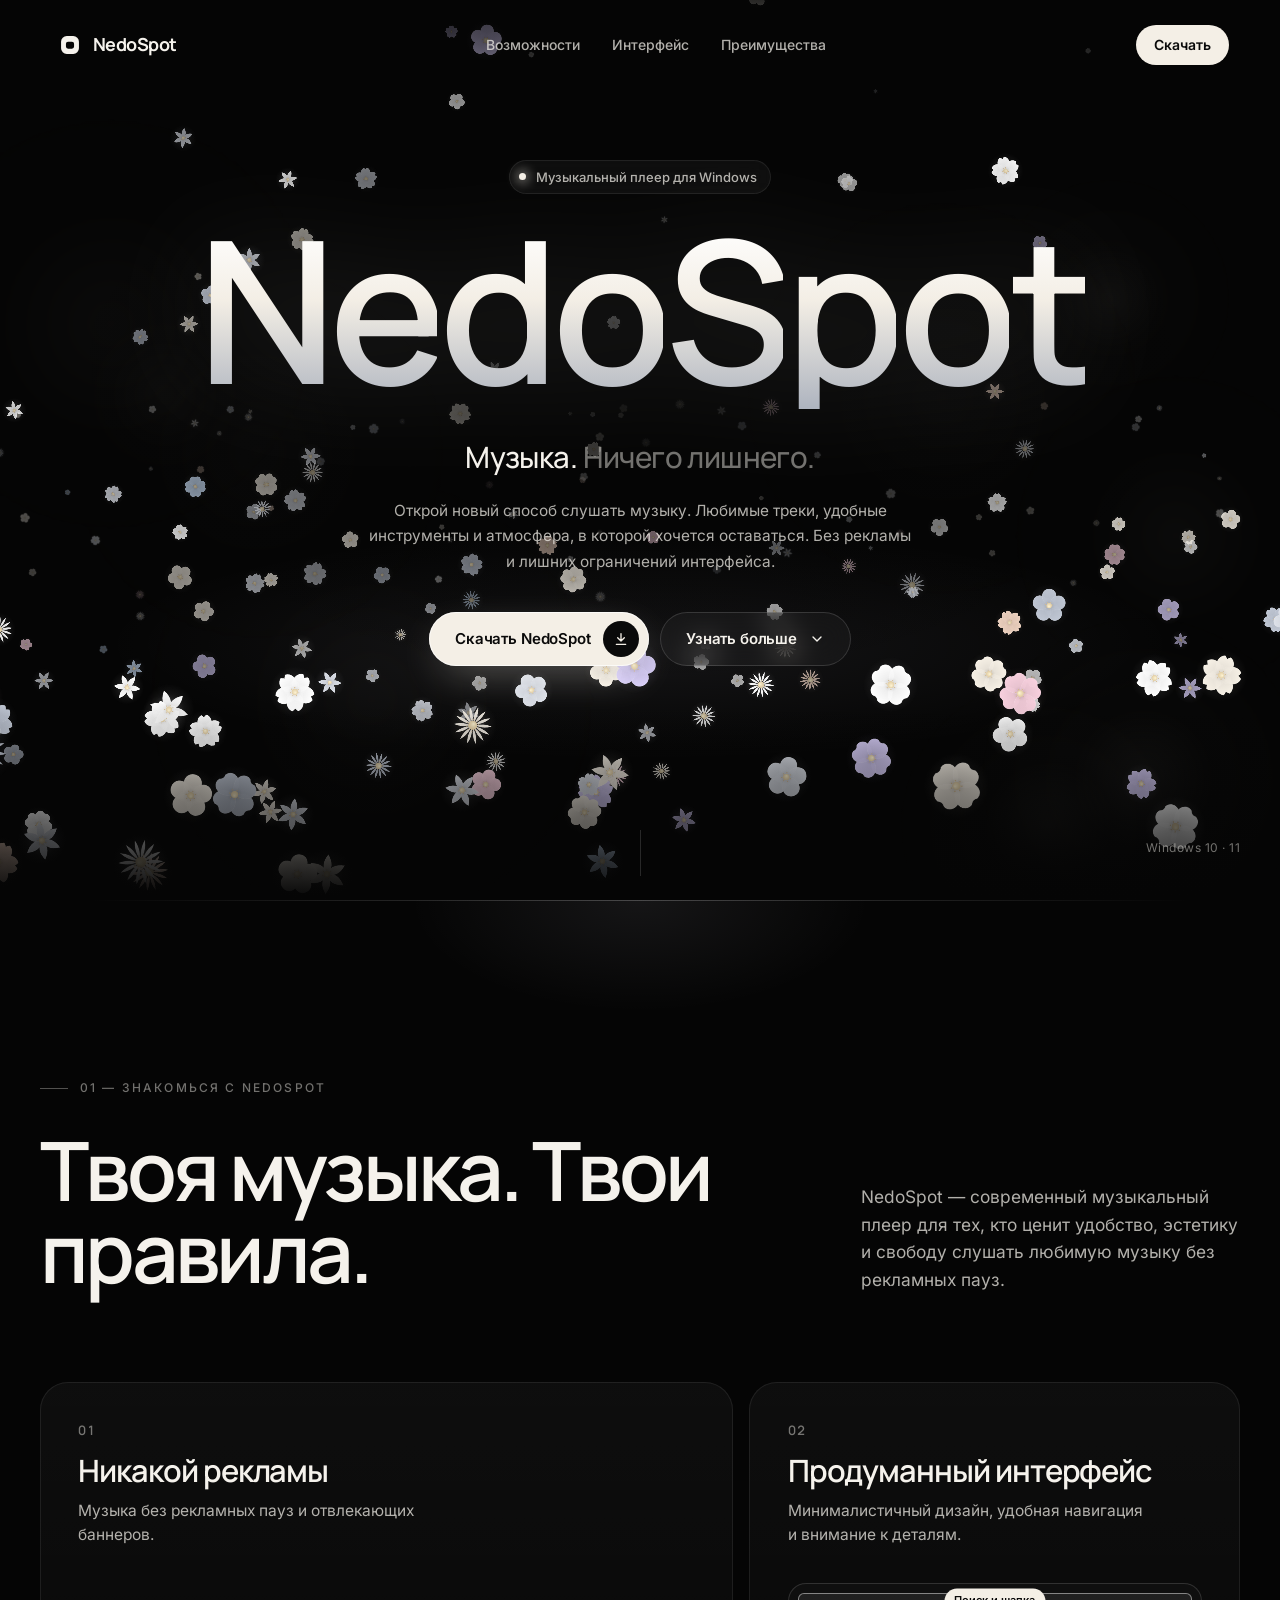
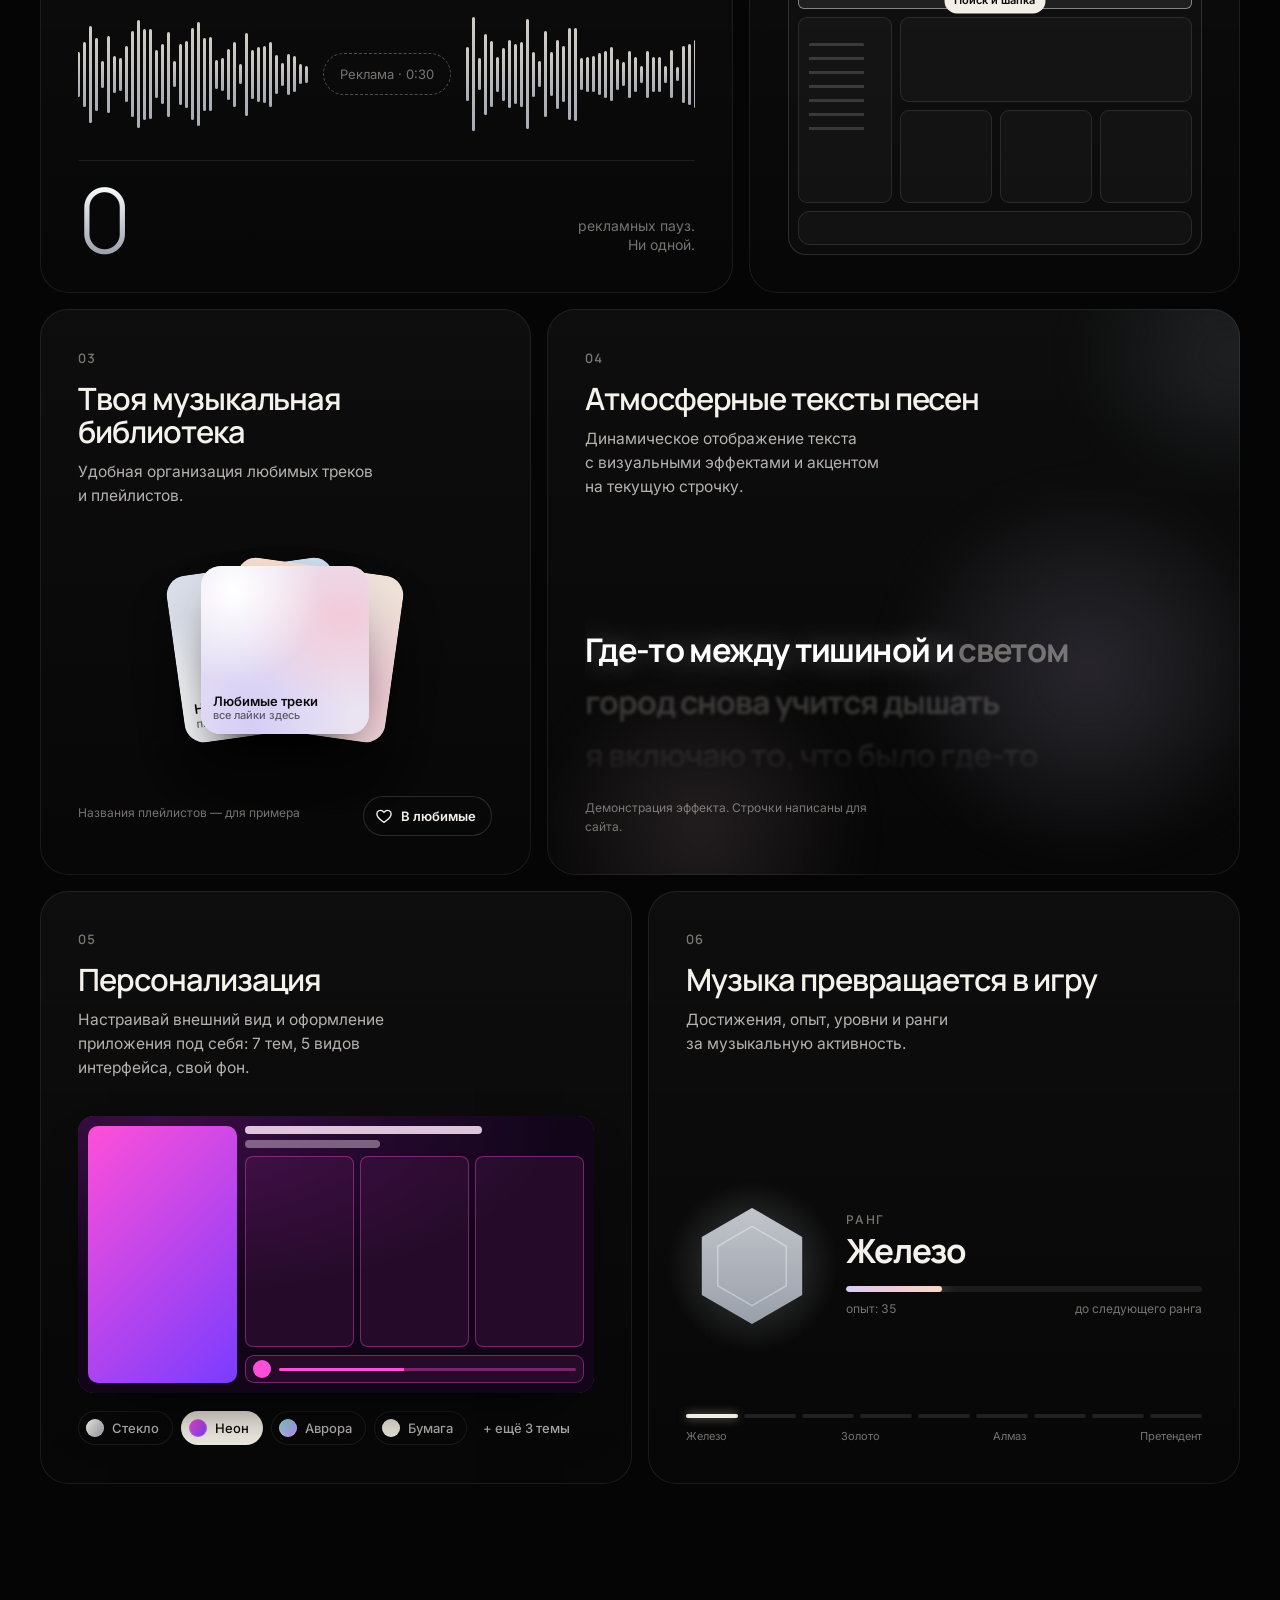
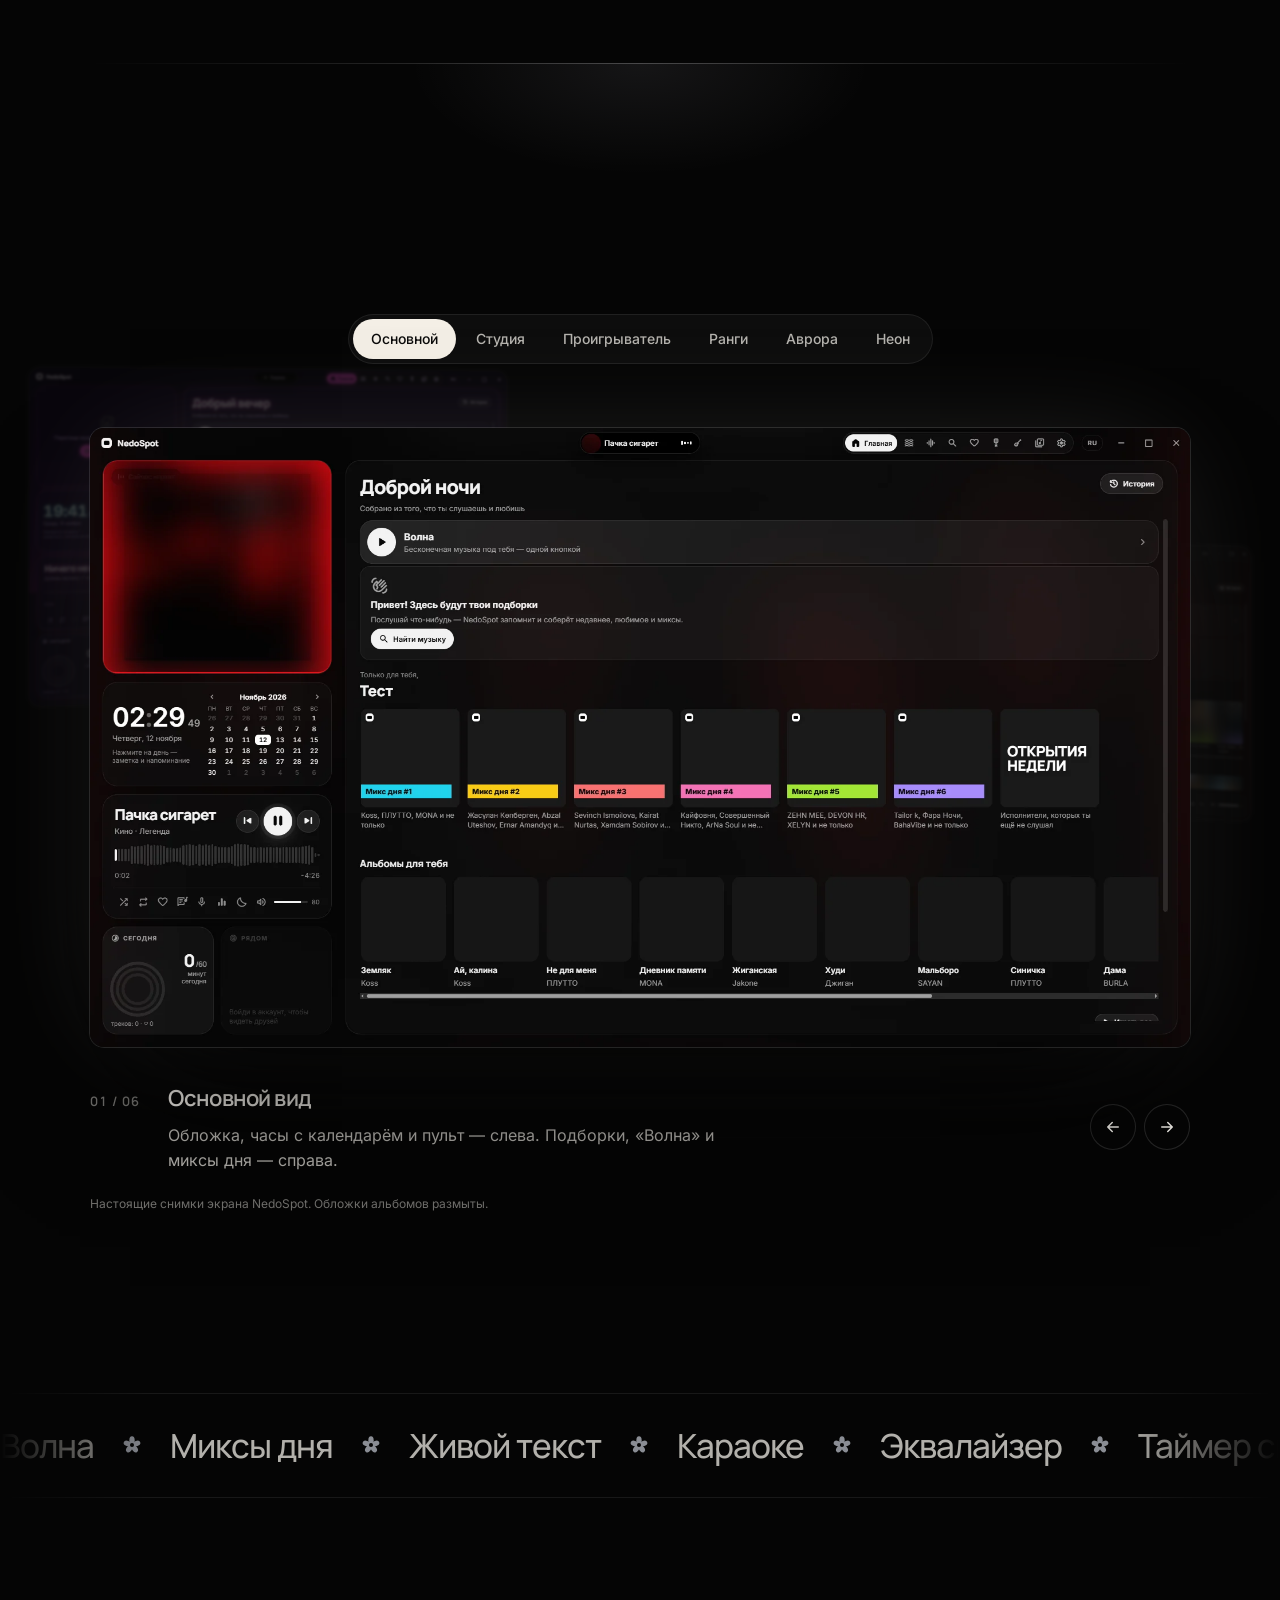
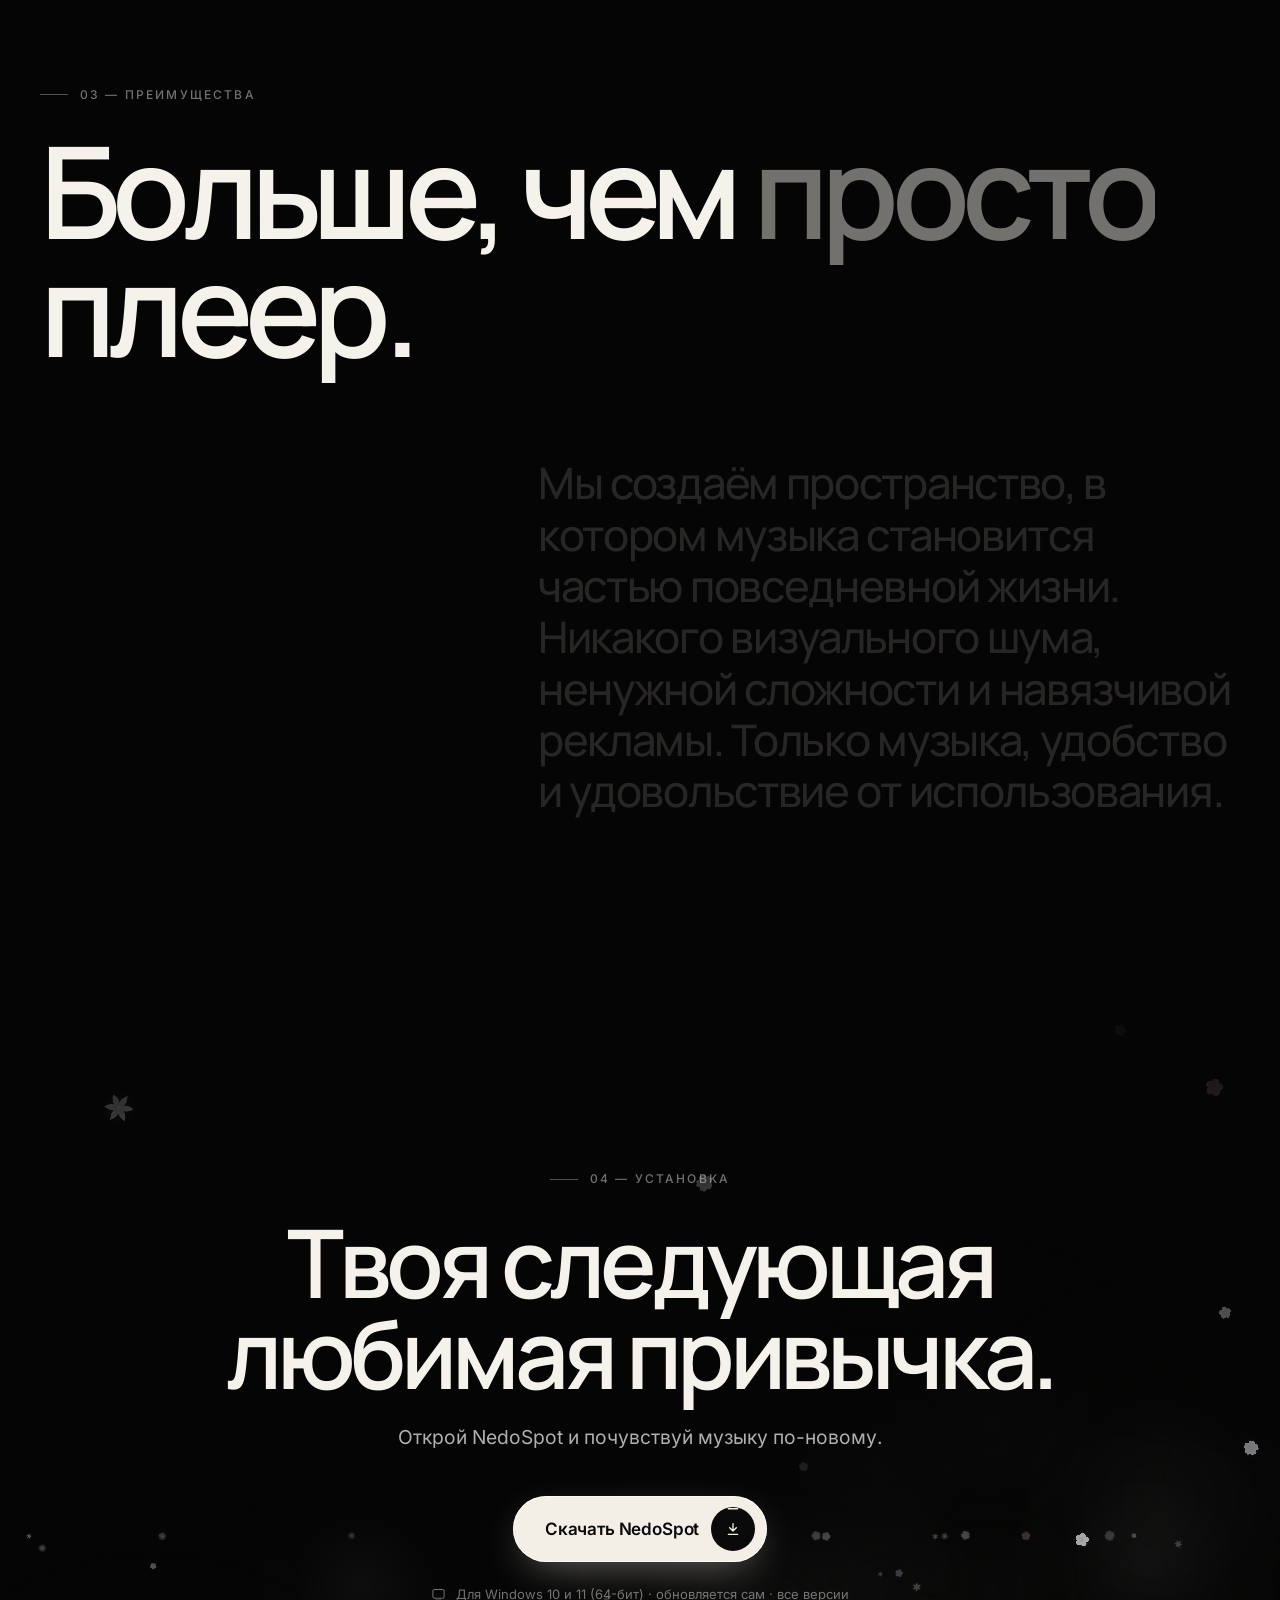
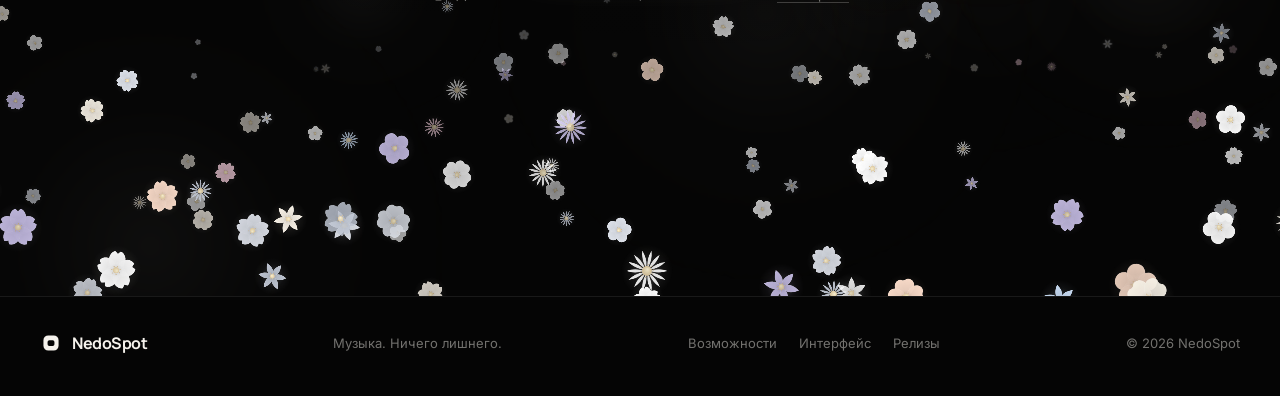
==== commit a0b00d9c: "Убрана подсказка про курсор на главном экране Co-Authored-By: Claude Sonnet 5.5 <noreply@anthropic.c" ====
--- a/index.html
+++ b/index.html
@@ -12,7 +12,7 @@
   <link rel="icon" type="image/png" href="assets/icon.png">
   <link rel="preload" href="assets/fonts/manrope-latin-wght-normal.woff2" as="font" type="font/woff2" crossorigin>
   <link rel="preload" href="assets/fonts/manrope-cyrillic-wght-normal.woff2" as="font" type="font/woff2" crossorigin>
-  <link rel="stylesheet" href="css/style.css?v=4">
+  <link rel="stylesheet" href="css/style.css?v=5">
   <script>document.documentElement.classList.replace('no-js', 'js');</script>
 </head>
 <body>
@@ -118,10 +118,6 @@
         </div>
       </div>
 
-      <p class="hero-hint hero-fade" style="--d:1.6s" aria-hidden="true">
-        <svg><use href="#i-mouse"/></svg>
-        <span data-hint>Проведи курсором по цветам</span>
-      </p>
       <p class="hero-meta hero-fade" style="--d:1.6s">Windows 10 · 11</p>
       <a class="scroll-cue hero-fade" style="--d:1.8s" href="#features" aria-label="Листай вниз">
         <span class="line"></span>
@@ -378,7 +374,7 @@
     </div>
   </div>
 
-  <script src="js/flowers.js?v=4"></script>
-  <script src="js/main.js?v=4"></script>
+  <script src="js/flowers.js?v=5"></script>
+  <script src="js/main.js?v=5"></script>
 </body>
 </html>
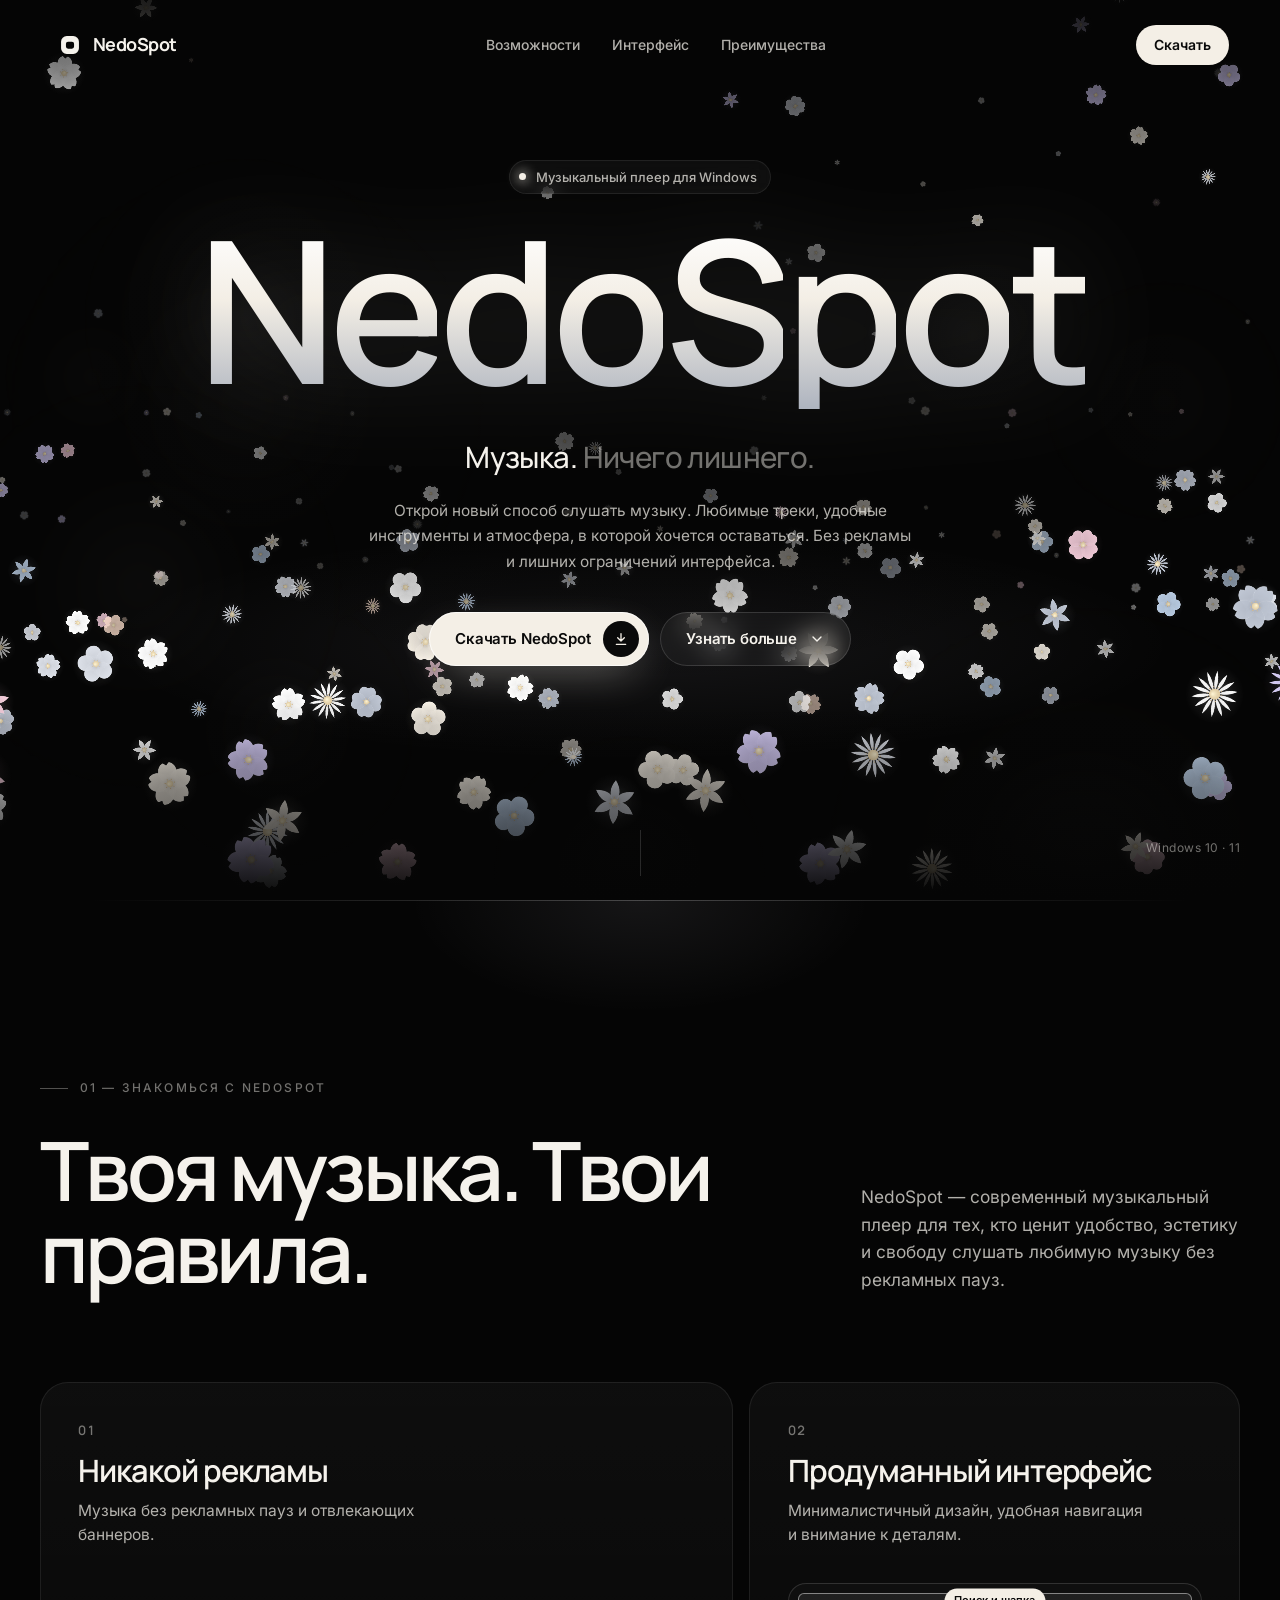
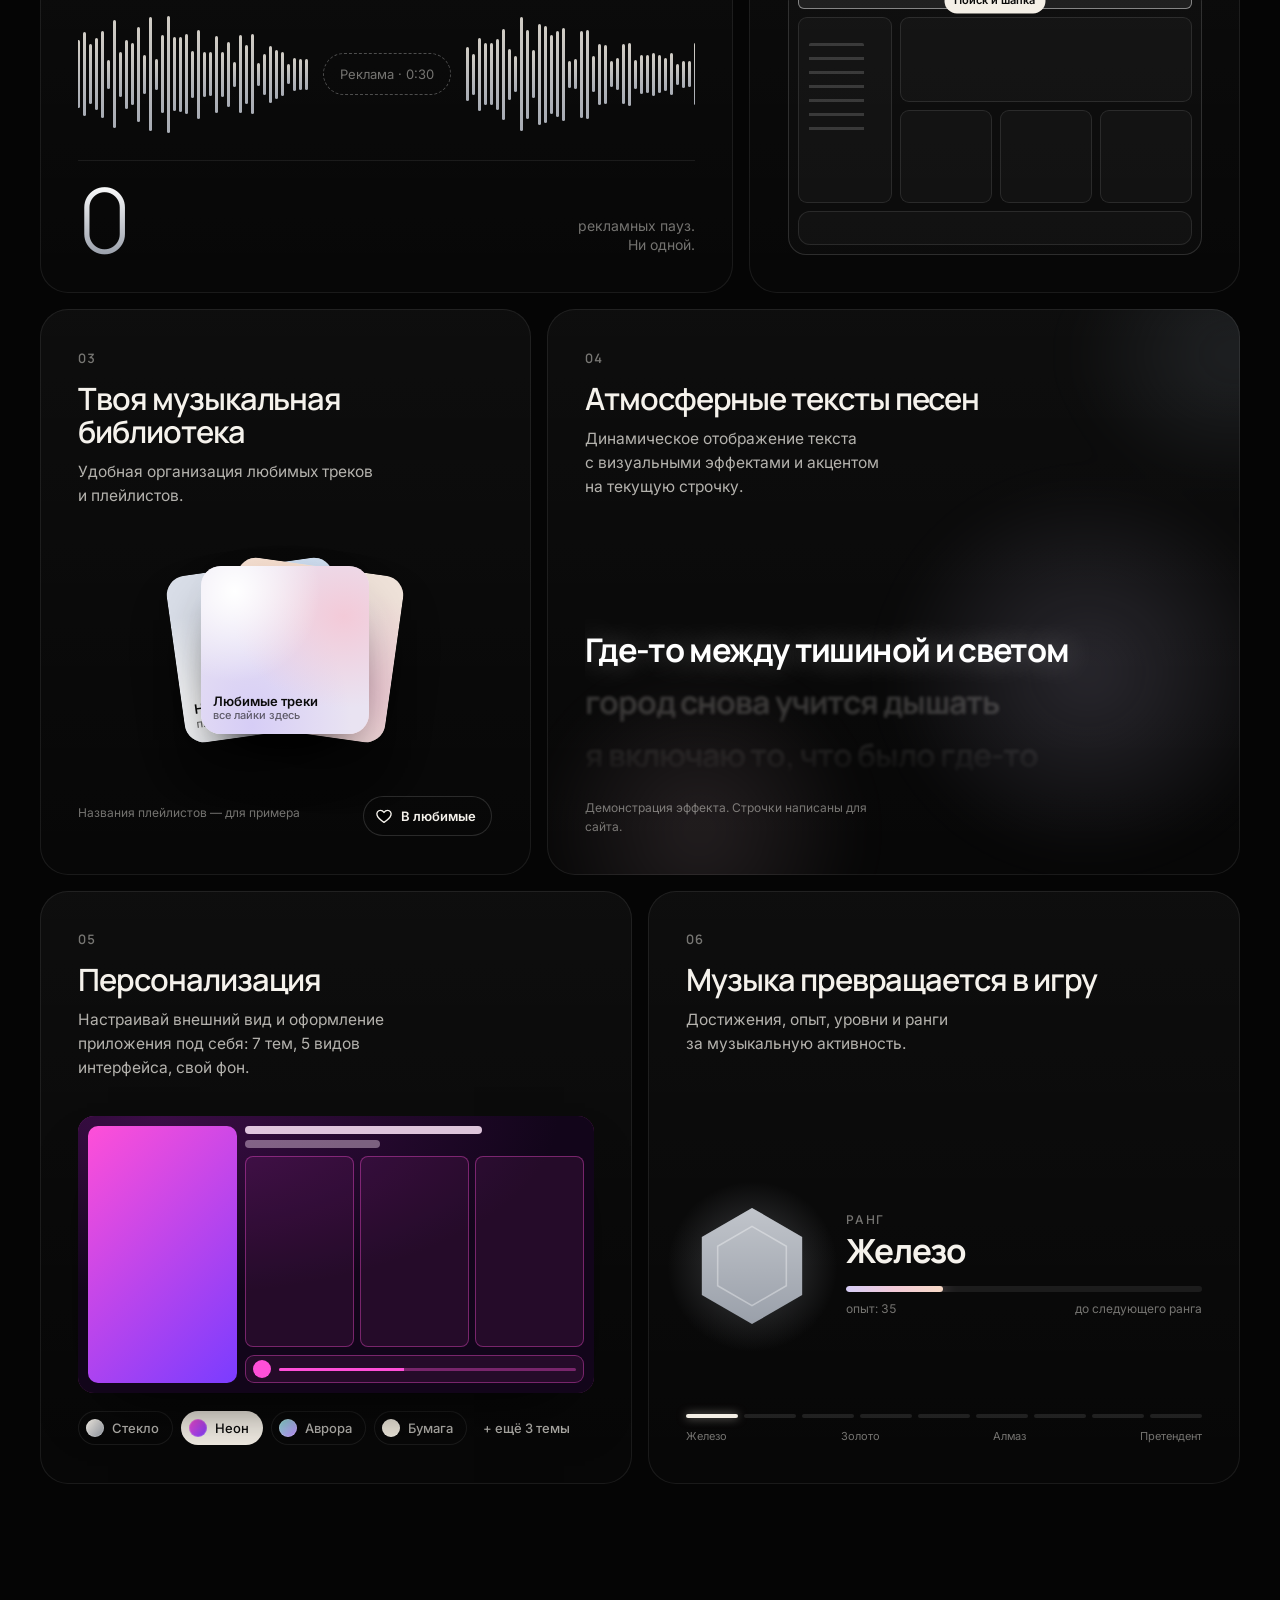
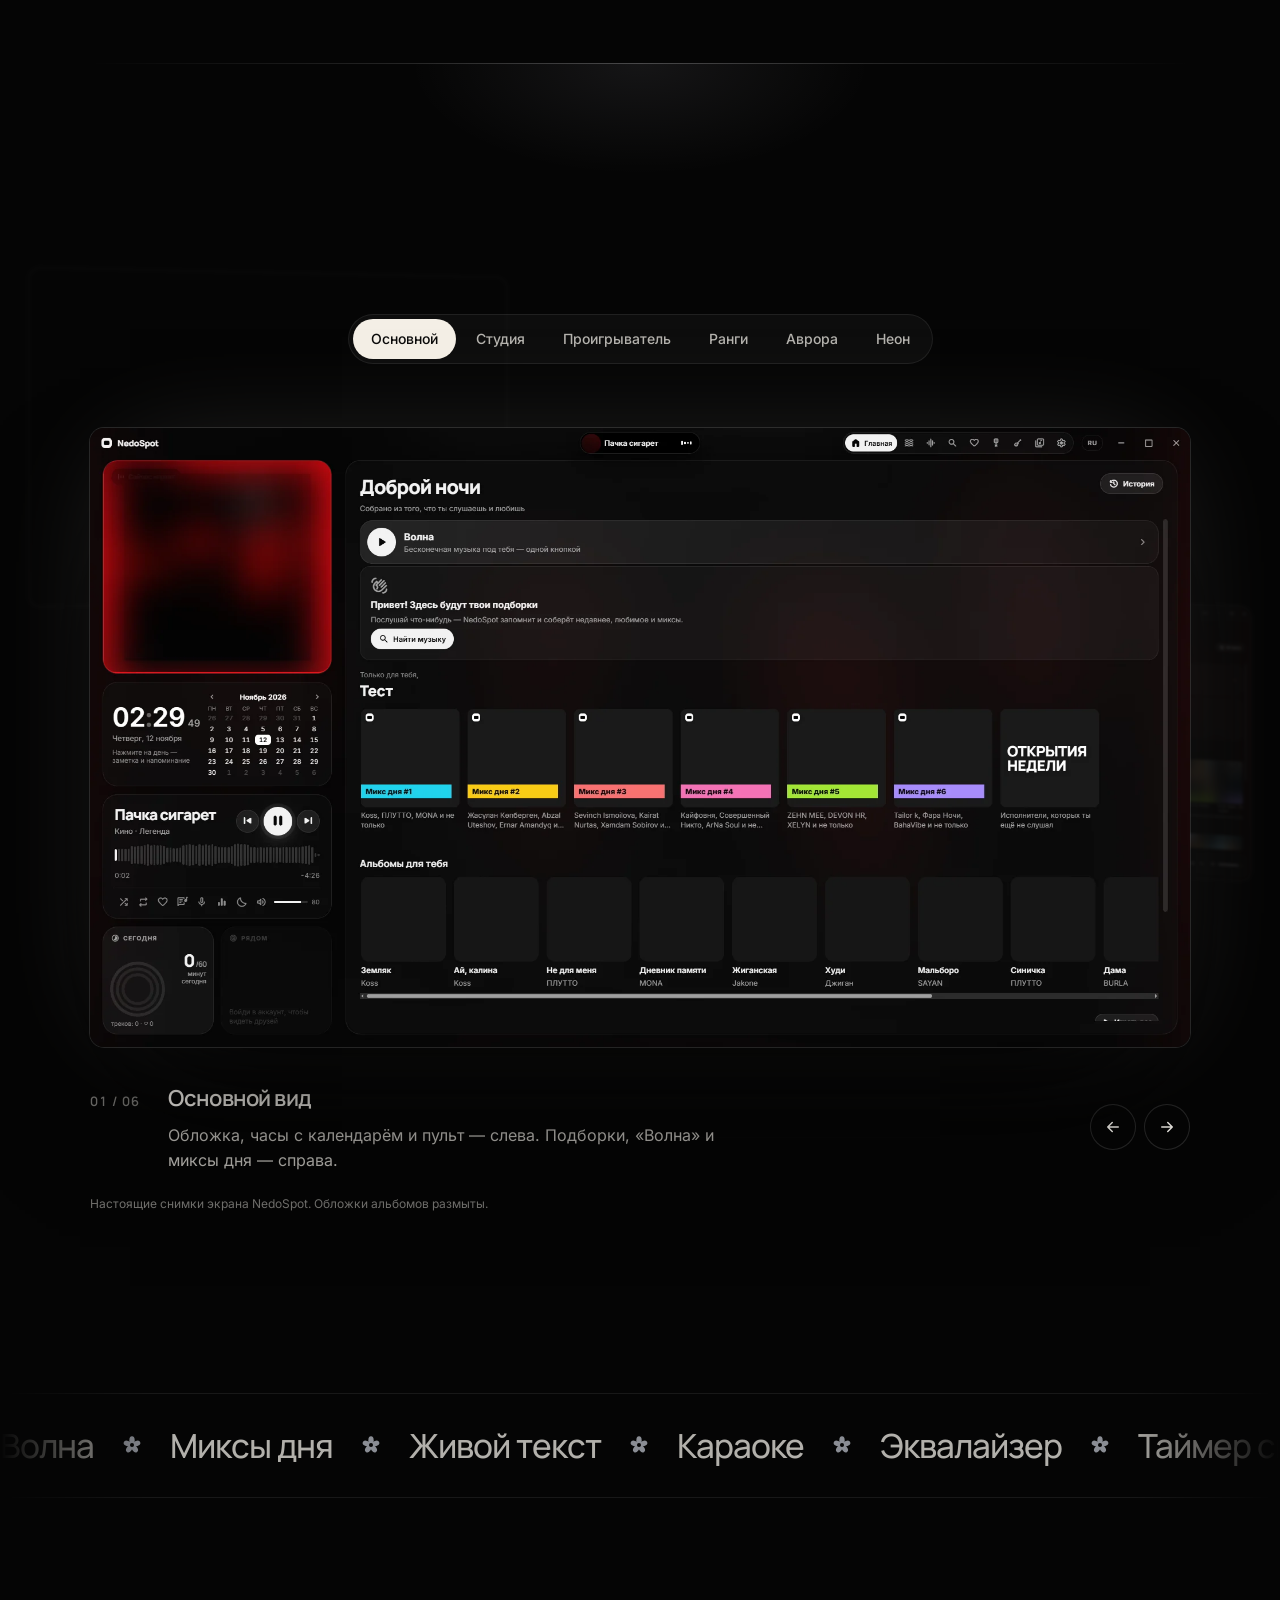
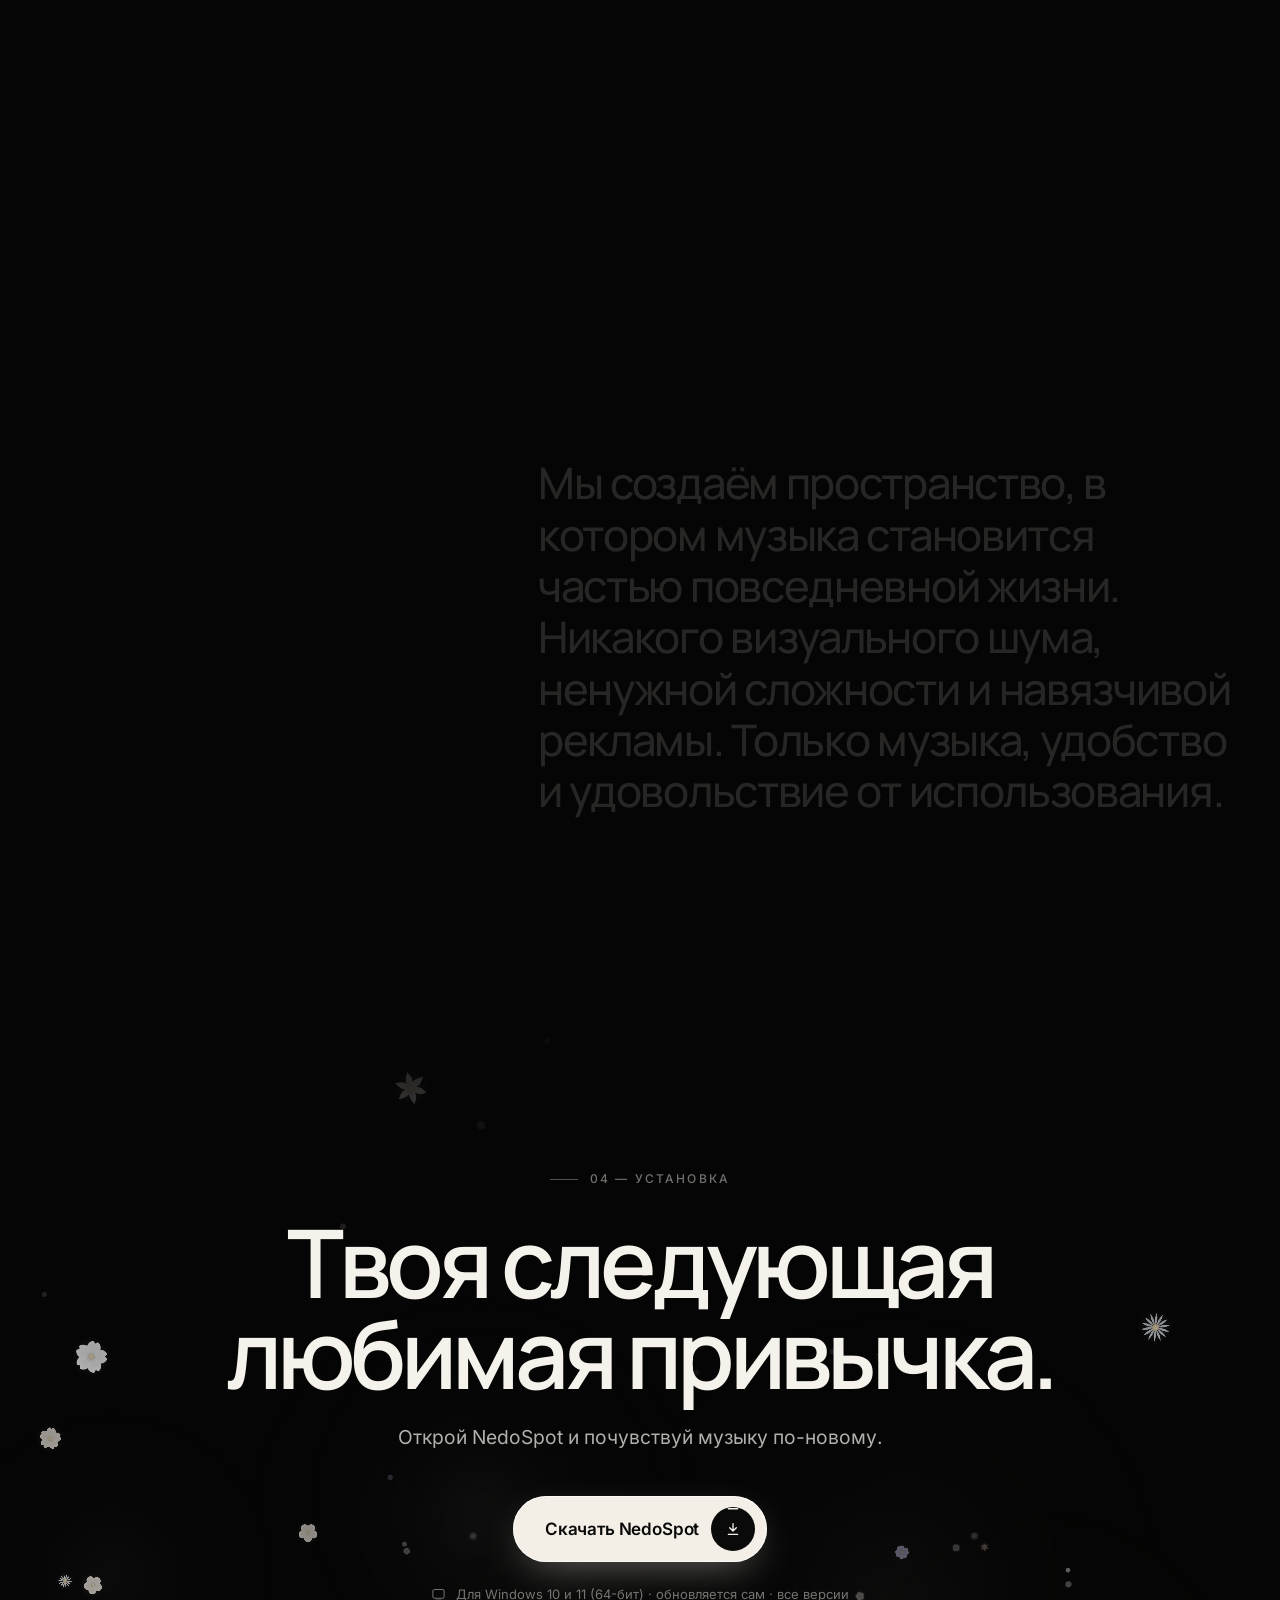
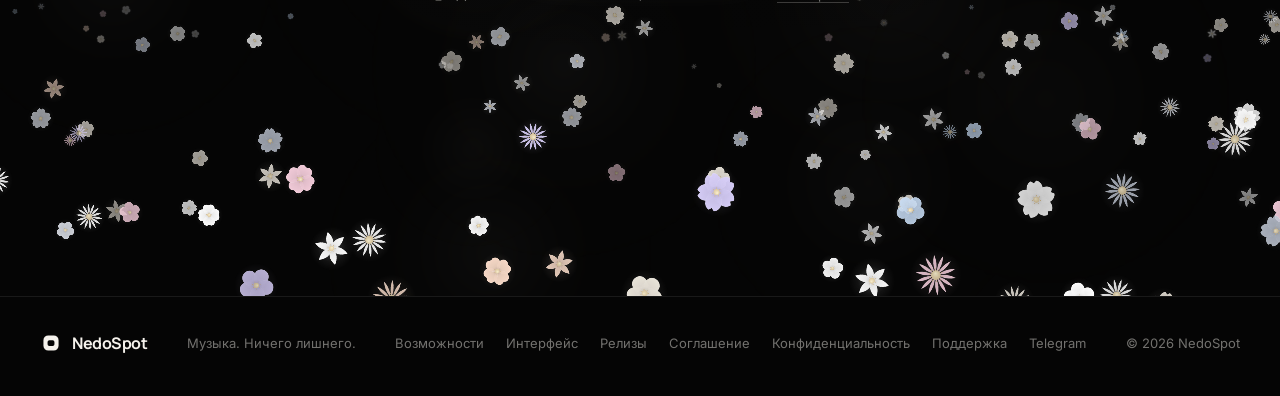
==== commit b591a196: "Страницы документов: соглашение, конфиденциальность, поддержка Тёмная/светлая тема, русский/английск" ====
--- a/index.html
+++ b/index.html
@@ -12,7 +12,7 @@
   <link rel="icon" type="image/png" href="assets/icon.png">
   <link rel="preload" href="assets/fonts/manrope-latin-wght-normal.woff2" as="font" type="font/woff2" crossorigin>
   <link rel="preload" href="assets/fonts/manrope-cyrillic-wght-normal.woff2" as="font" type="font/woff2" crossorigin>
-  <link rel="stylesheet" href="css/style.css?v=5">
+  <link rel="stylesheet" href="css/style.css?v=6">
   <script>document.documentElement.classList.replace('no-js', 'js');</script>
 </head>
 <body>
@@ -357,6 +357,10 @@
         <a href="#features">Возможности</a>
         <a href="#interface">Интерфейс</a>
         <a href="https://github.com/kasenkovdaniil0-pixel/NedoSpot-releases/releases" target="_blank" rel="noopener">Релизы</a>
+        <a href="/terms">Соглашение</a>
+        <a href="/privacy">Конфиденциальность</a>
+        <a href="/support">Поддержка</a>
+        <a href="https://t.me/NedoSpotApp" target="_blank" rel="noopener">Telegram</a>
       </nav>
       <span>© <span data-year>2026</span> NedoSpot</span>
     </div>
--- a/css/style.css
+++ b/css/style.css
@@ -1423,7 +1423,7 @@
 }
 .footer .brand { color: var(--ink); font-size: 16px; }
 .footer .brand svg { width: 22px; height: 22px; }
-.footer nav { display: flex; gap: 22px; }
+.footer nav { display: flex; flex-wrap: wrap; gap: 8px 22px; }
 .footer a:hover { color: var(--ink); }
 
 /* ---------- Просмотр скриншота ---------- */
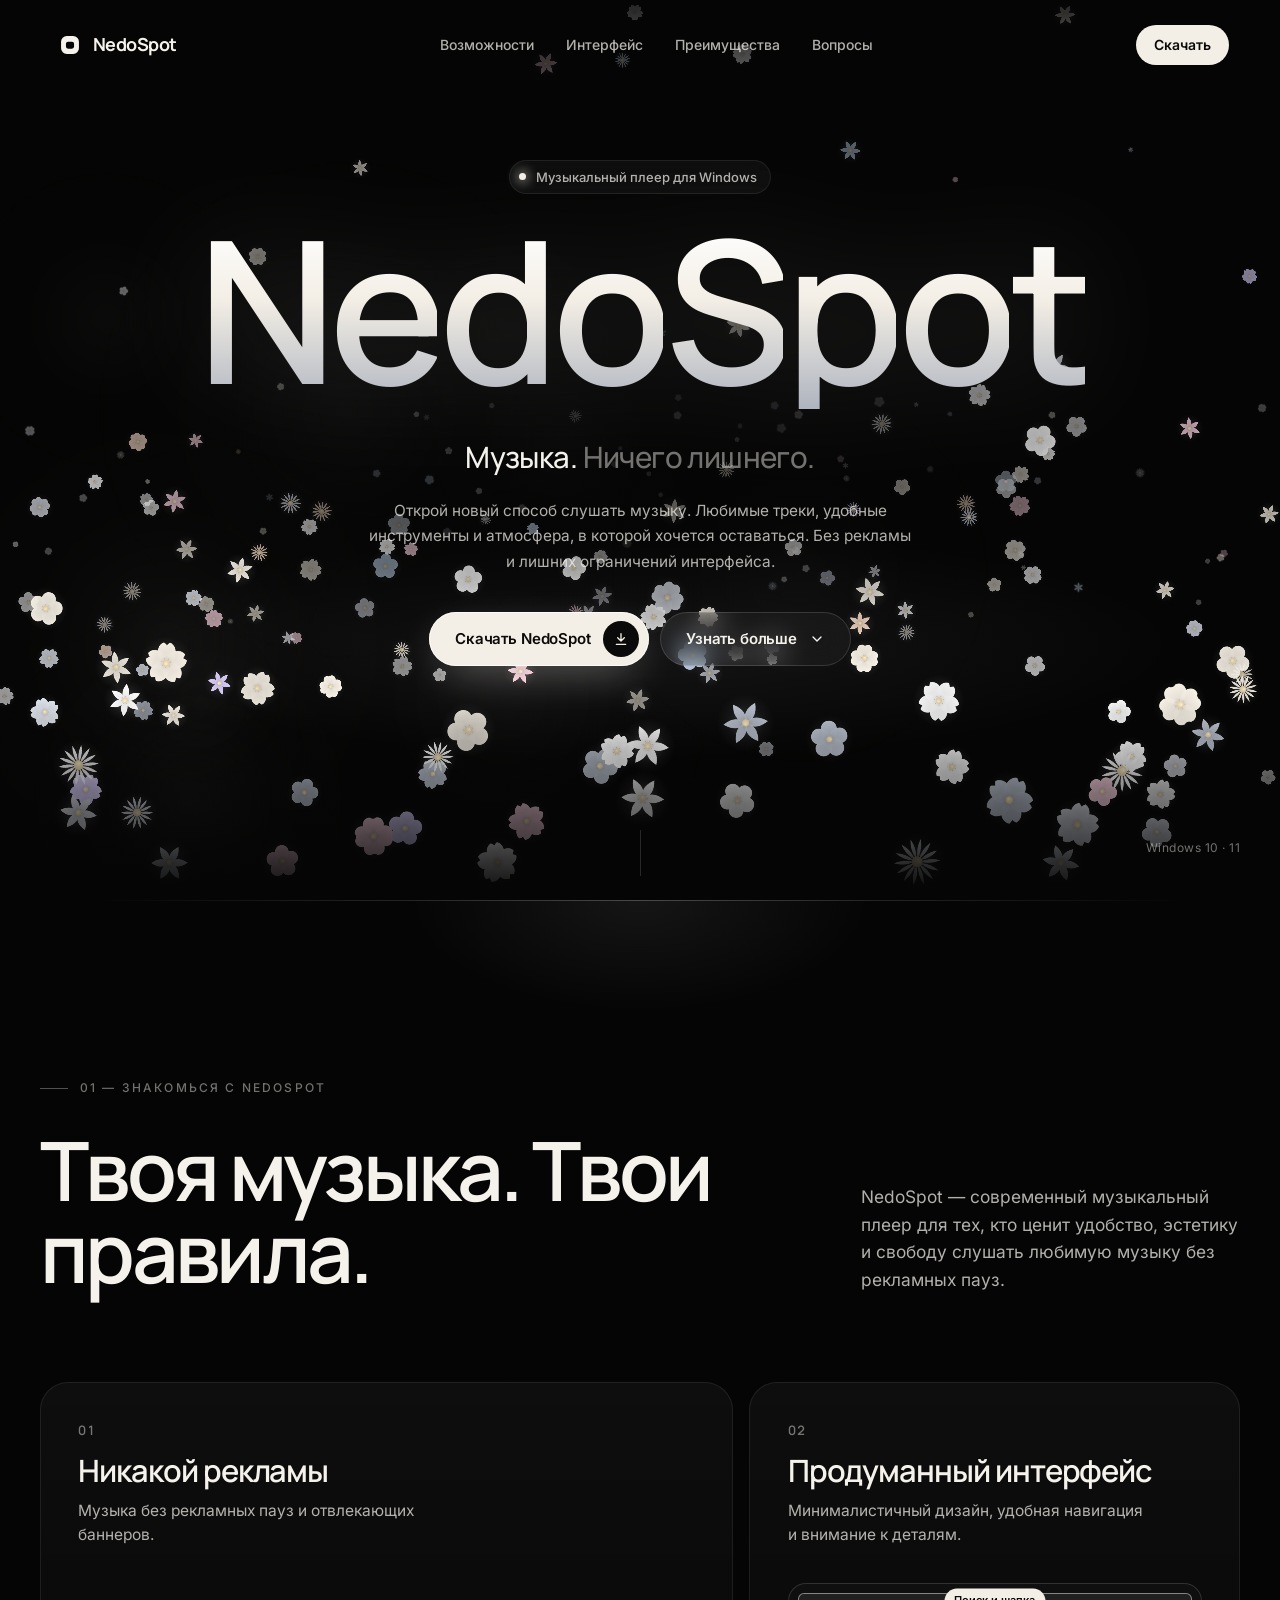
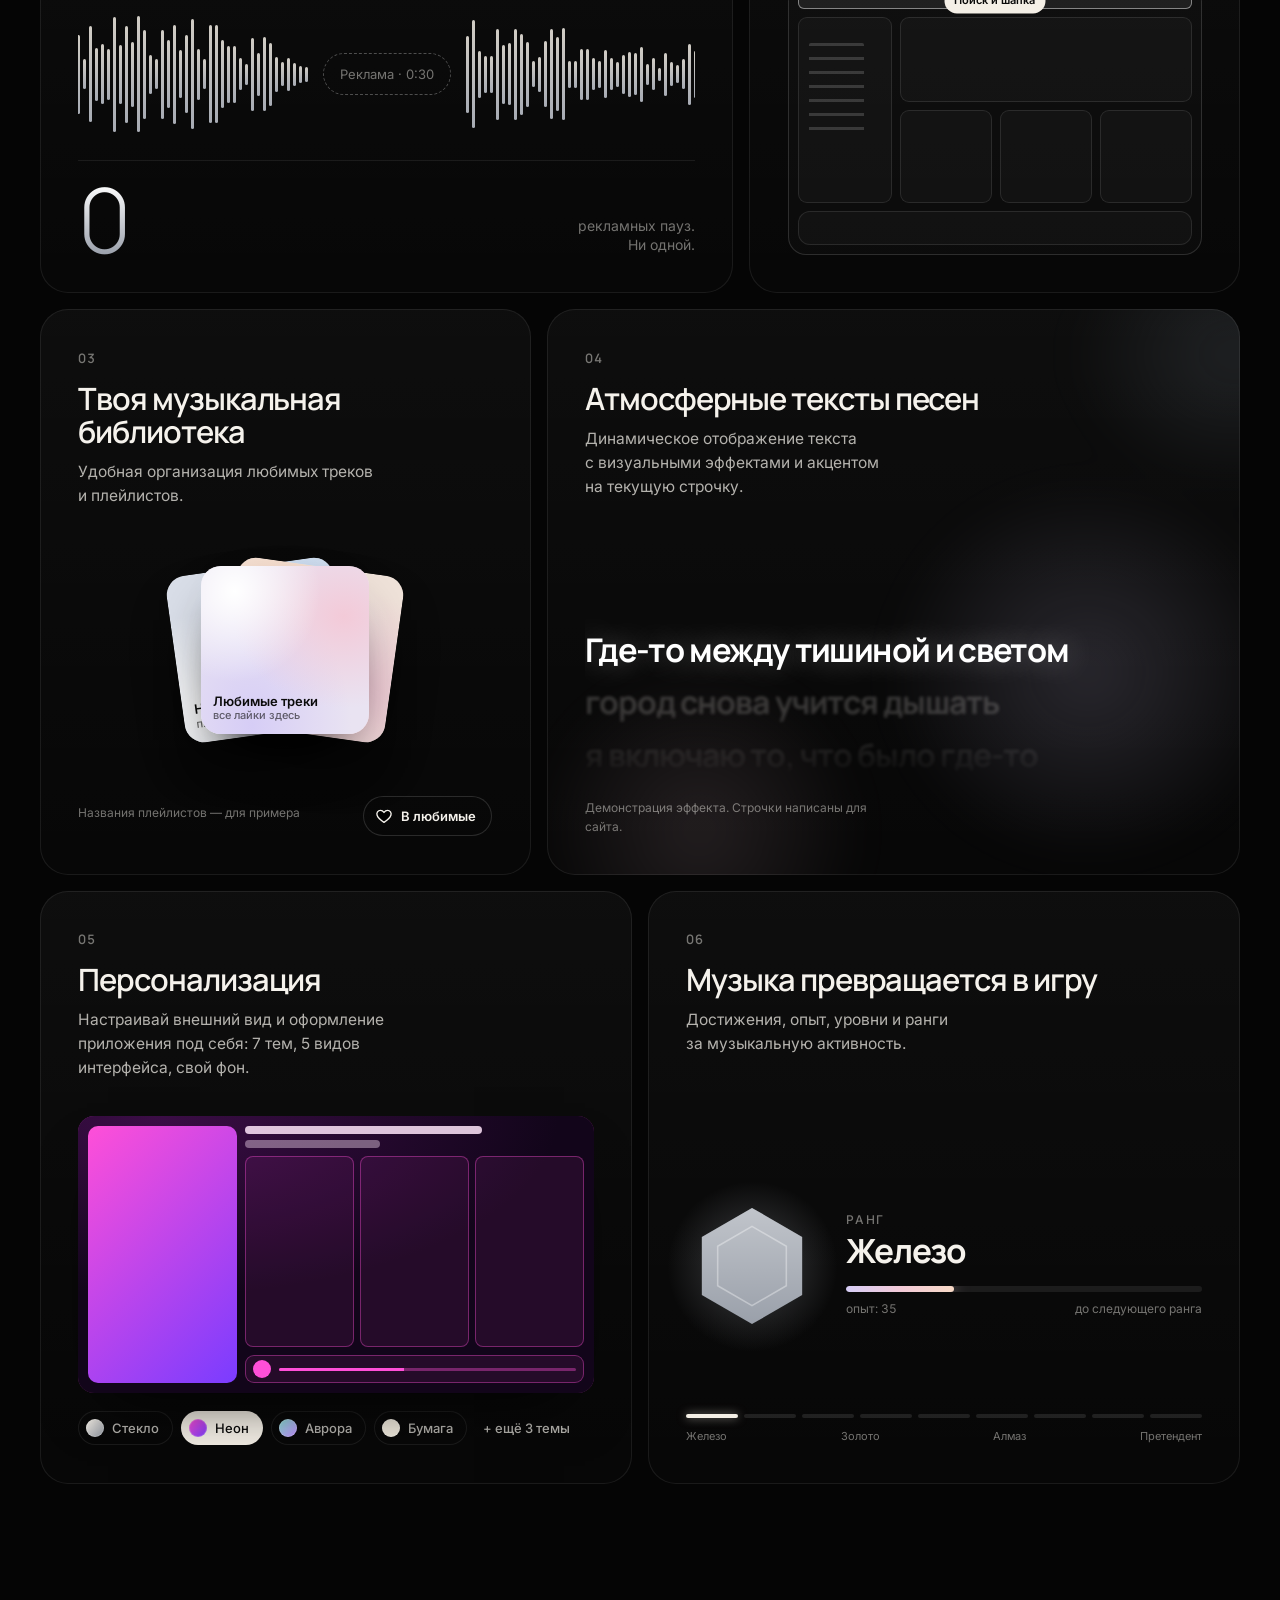
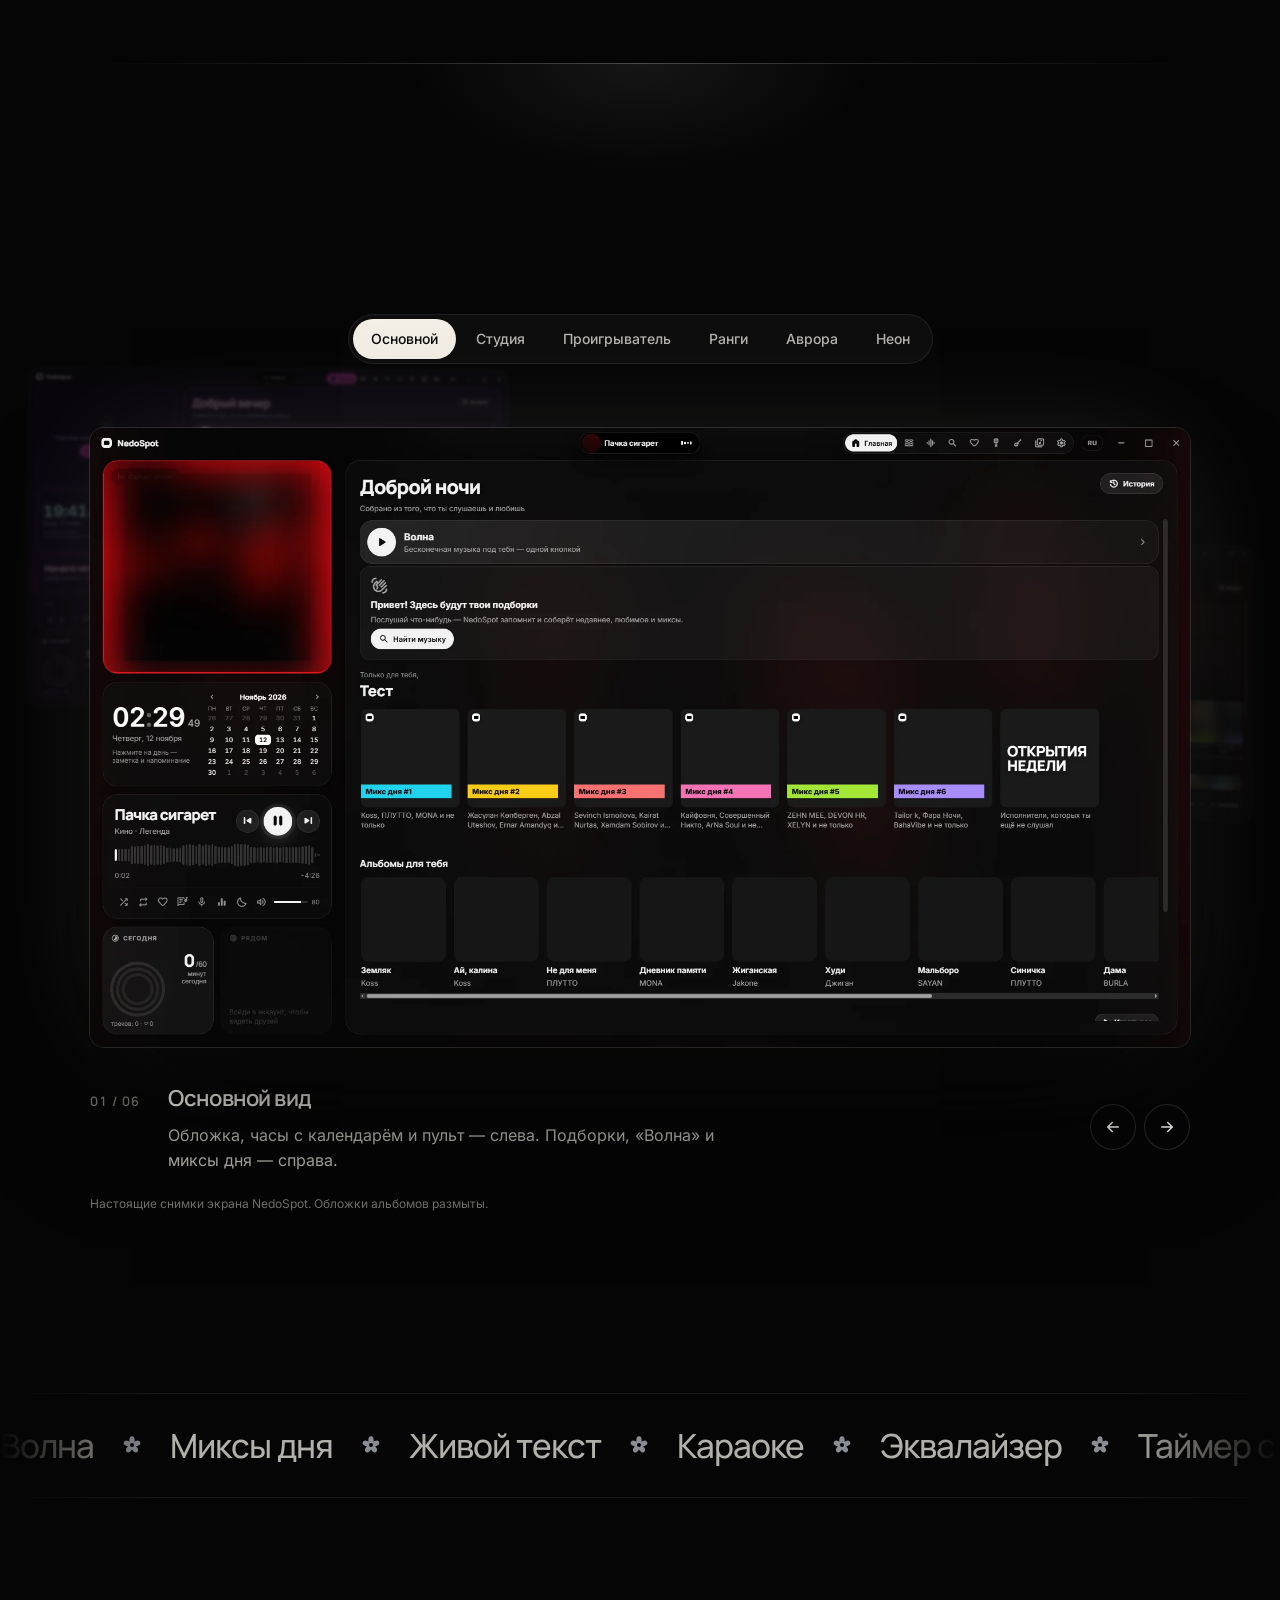
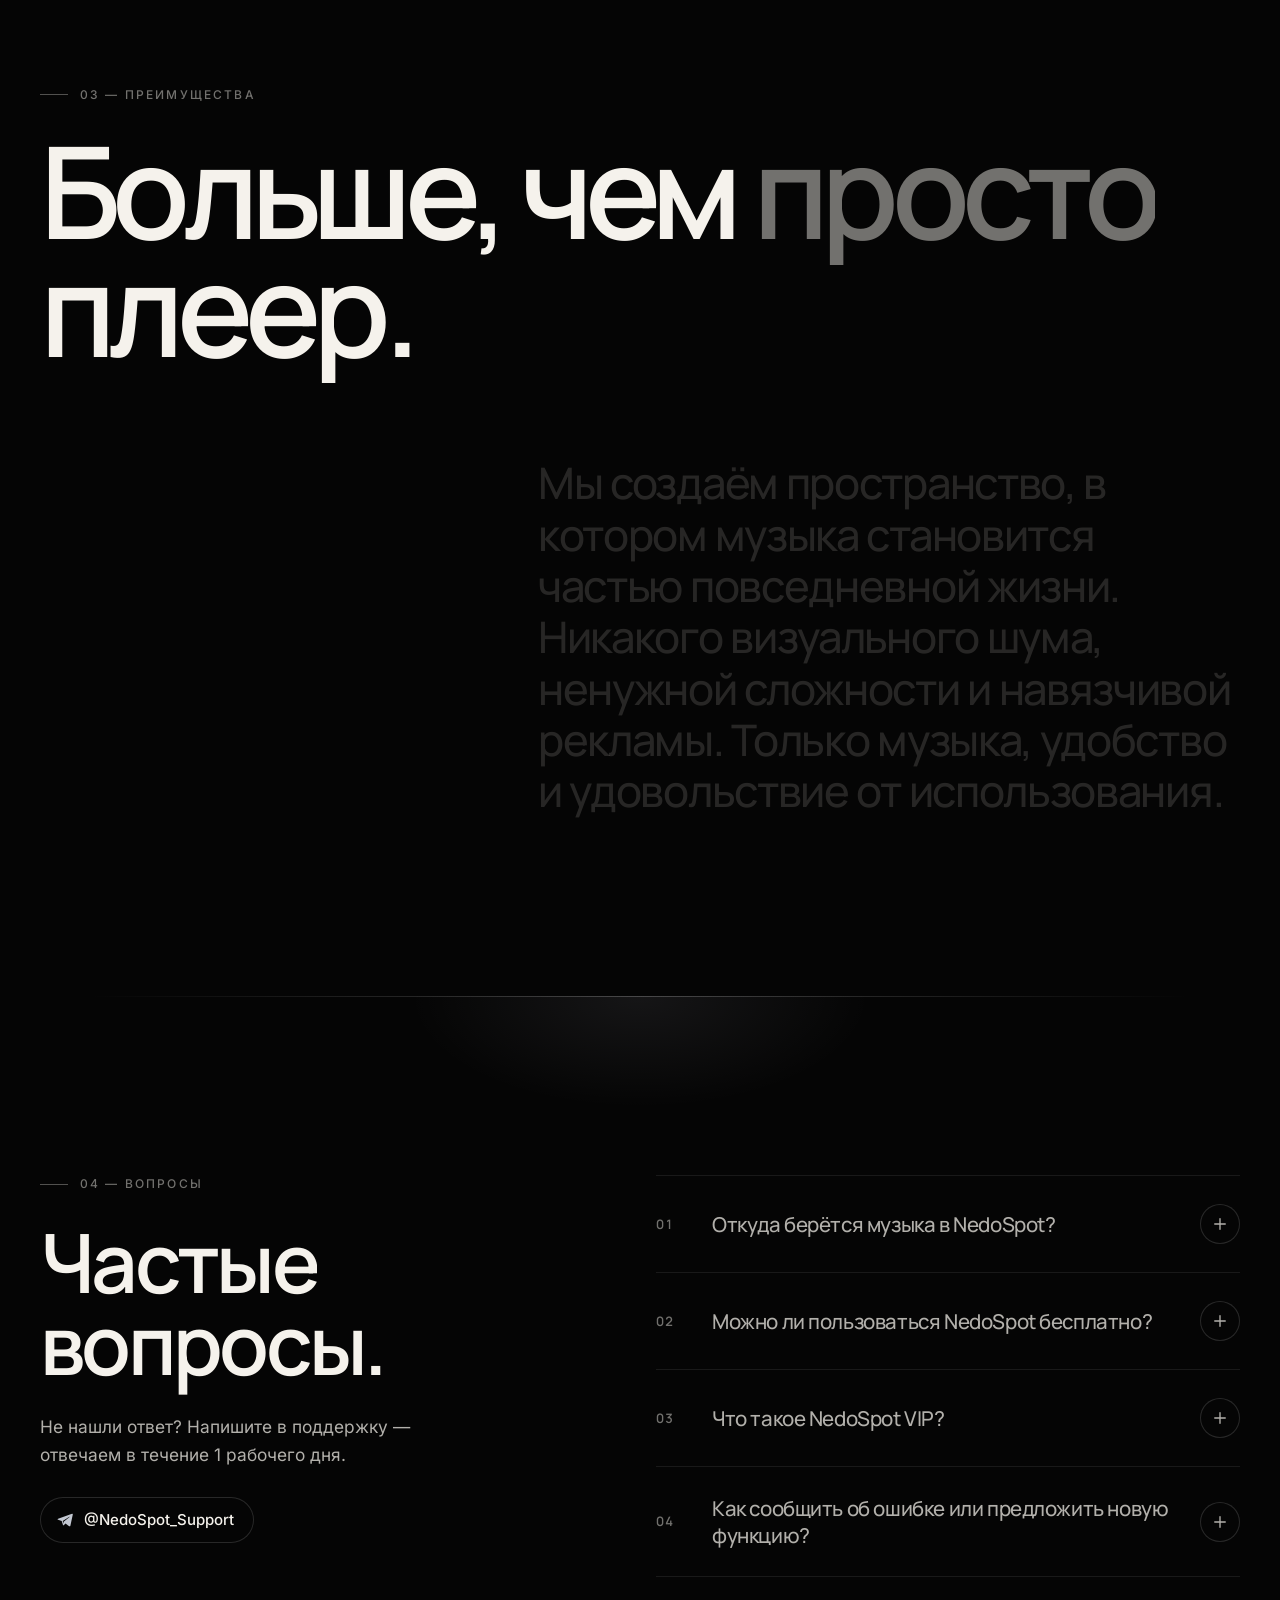
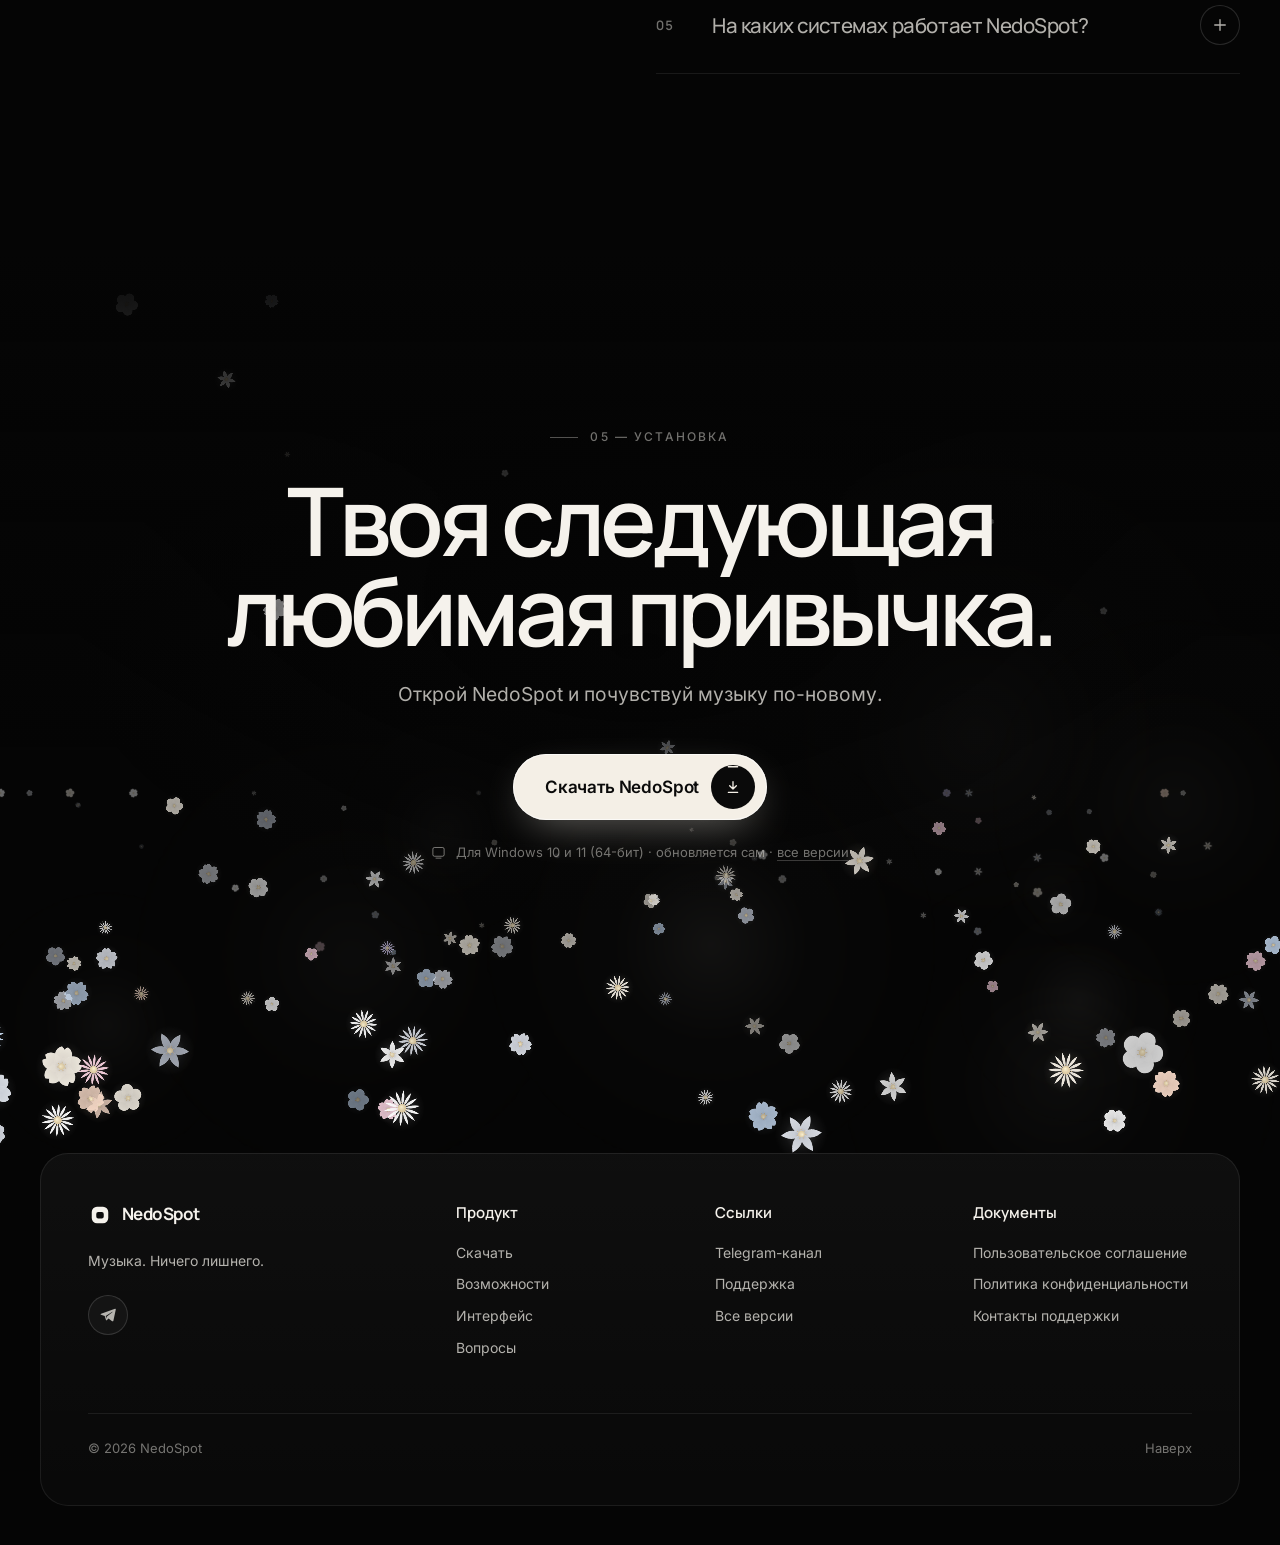
==== commit 08dbd746: "Главная: раздел «Вопросы» и новый подвал с документами Co-Authored-By: Claude Opus 5.5 <noreply@anth" ====
--- a/index.html
+++ b/index.html
@@ -12,7 +12,7 @@
   <link rel="icon" type="image/png" href="assets/icon.png">
   <link rel="preload" href="assets/fonts/manrope-latin-wght-normal.woff2" as="font" type="font/woff2" crossorigin>
   <link rel="preload" href="assets/fonts/manrope-cyrillic-wght-normal.woff2" as="font" type="font/woff2" crossorigin>
-  <link rel="stylesheet" href="css/style.css?v=6">
+  <link rel="stylesheet" href="css/style.css?v=7">
   <script>document.documentElement.classList.replace('no-js', 'js');</script>
 </head>
 <body>
@@ -57,6 +57,8 @@
       <rect x="6.5" y="3" width="11" height="18" rx="5.5" fill="none" stroke="currentColor" stroke-width="1.6"/>
       <path d="M12 7v3" stroke="currentColor" stroke-width="1.6" stroke-linecap="round"/>
     </symbol>
+    <symbol id="i-tg" viewBox="0 0 24 24"><path fill="currentColor" d="M21.4 3.6c.6-.2 1.2.3 1 1l-3.2 15c-.2.8-1 1.1-1.7.7l-4.8-3.6-2.4 2.3c-.3.3-.8.2-1-.2l-1.7-5.4-4.8-1.6c-.8-.3-.8-1.3 0-1.6l18.6-6.6Zm-3.6 4L9 13.2l.9 3.8.3-2.8 7.9-6.2c.3-.2 0-.6-.3-.4Z"/></symbol>
+    <symbol id="i-plus" viewBox="0 0 24 24"><path fill="none" stroke="currentColor" stroke-width="1.8" stroke-linecap="round" d="M12 5v14M5 12h14"/></symbol>
     <symbol id="i-win" viewBox="0 0 24 24">
       <rect x="3" y="4" width="18" height="14" rx="2.5" fill="none" stroke="currentColor" stroke-width="1.6"/>
       <path d="M8 21h8" stroke="currentColor" stroke-width="1.6" stroke-linecap="round"/>
@@ -74,6 +76,7 @@
         <a href="#features">Возможности</a>
         <a href="#interface">Интерфейс</a>
         <a href="#advantages">Преимущества</a>
+        <a href="#faq">Вопросы</a>
       </nav>
       <div class="nav-right">
         <a class="nav-cta" href="#download">
@@ -91,7 +94,8 @@
     <a href="#features" style="--i:0">Возможности</a>
     <a href="#interface" style="--i:1">Интерфейс</a>
     <a href="#advantages" style="--i:2">Преимущества</a>
-    <a href="#download" style="--i:3">Скачать</a>
+    <a href="#faq" style="--i:3">Вопросы</a>
+    <a href="#download" style="--i:4">Скачать</a>
   </div>
 
   <main>
@@ -327,12 +331,90 @@
       </div>
     </section>
 
-    <!-- 5. Установка -->
+    <!-- 5. Вопросы -->
+    <section class="section faq" id="faq">
+      <div class="section-glow" aria-hidden="true"></div>
+      <div class="wrap faq-grid">
+        <div class="faq-head">
+          <span class="label" data-reveal>04 — Вопросы</span>
+          <h2 class="title split" data-split>Частые вопросы.</h2>
+          <p class="lead" data-reveal style="--d:200ms">Не нашли ответ? Напишите в&nbsp;поддержку — отвечаем в&nbsp;течение 1&nbsp;рабочего дня.</p>
+          <a class="faq-tg" data-reveal style="--d:300ms" href="https://t.me/NedoSpot_Support" target="_blank" rel="noopener">
+            <svg aria-hidden="true"><use href="#i-tg"/></svg>
+            <span>@NedoSpot_Support</span>
+          </a>
+        </div>
+        <div class="faq-list" data-faq>
+          <div class="faq-item" data-reveal style="--d:0ms">
+            <h3>
+              <button class="faq-q" type="button" id="faq-q1" aria-expanded="false" aria-controls="faq-a1">
+                <span class="faq-n">01</span>
+                <span class="faq-t">Откуда берётся музыка в NedoSpot?</span>
+                <span class="faq-ic" aria-hidden="true"><svg><use href="#i-plus"/></svg></span>
+              </button>
+            </h3>
+            <div class="faq-a" id="faq-a1" role="region" aria-labelledby="faq-q1">
+              <div class="faq-in"><p>Из SoundCloud и YouTube Music. Поиск идёт сразу по всем источникам.</p></div>
+            </div>
+          </div>
+          <div class="faq-item" data-reveal style="--d:70ms">
+            <h3>
+              <button class="faq-q" type="button" id="faq-q2" aria-expanded="false" aria-controls="faq-a2">
+                <span class="faq-n">02</span>
+                <span class="faq-t">Можно ли пользоваться NedoSpot бесплатно?</span>
+                <span class="faq-ic" aria-hidden="true"><svg><use href="#i-plus"/></svg></span>
+              </button>
+            </h3>
+            <div class="faq-a" id="faq-a2" role="region" aria-labelledby="faq-q2">
+              <div class="faq-in"><p>Конечно. В NedoSpot нет рекламы, и пользоваться им можно бесплатно. VIP-подписка помогает поддерживать проект и даёт дополнительные полезные функции.</p></div>
+            </div>
+          </div>
+          <div class="faq-item" data-reveal style="--d:140ms">
+            <h3>
+              <button class="faq-q" type="button" id="faq-q3" aria-expanded="false" aria-controls="faq-a3">
+                <span class="faq-n">03</span>
+                <span class="faq-t">Что такое NedoSpot VIP?</span>
+                <span class="faq-ic" aria-hidden="true"><svg><use href="#i-plus"/></svg></span>
+              </button>
+            </h3>
+            <div class="faq-a" id="faq-a3" role="region" aria-labelledby="faq-q3">
+              <div class="faq-in"><p>Подписка, которая даёт дополнительные полезные функции.</p></div>
+            </div>
+          </div>
+          <div class="faq-item" data-reveal style="--d:210ms">
+            <h3>
+              <button class="faq-q" type="button" id="faq-q4" aria-expanded="false" aria-controls="faq-a4">
+                <span class="faq-n">04</span>
+                <span class="faq-t">Как сообщить об ошибке или предложить новую функцию?</span>
+                <span class="faq-ic" aria-hidden="true"><svg><use href="#i-plus"/></svg></span>
+              </button>
+            </h3>
+            <div class="faq-a" id="faq-a4" role="region" aria-labelledby="faq-q4">
+              <div class="faq-in"><p>Напишите нам в Telegram — <a href="https://t.me/NedoSpot_Support" target="_blank" rel="noopener">@NedoSpot_Support</a>. Подробнее — на странице <a href="/support">«Контакты поддержки»</a>.</p></div>
+            </div>
+          </div>
+          <div class="faq-item" data-reveal style="--d:280ms">
+            <h3>
+              <button class="faq-q" type="button" id="faq-q5" aria-expanded="false" aria-controls="faq-a5">
+                <span class="faq-n">05</span>
+                <span class="faq-t">На каких системах работает NedoSpot?</span>
+                <span class="faq-ic" aria-hidden="true"><svg><use href="#i-plus"/></svg></span>
+              </button>
+            </h3>
+            <div class="faq-a" id="faq-a5" role="region" aria-labelledby="faq-q5">
+              <div class="faq-in"><p>Windows и Linux — каждое обновление выходит для обеих систем. Скоро выпустим версию для Android.</p></div>
+            </div>
+          </div>
+        </div>
+      </div>
+    </section>
+
+    <!-- 6. Установка -->
     <section class="install" id="download">
       <canvas class="install-canvas" aria-hidden="true"></canvas>
       <div class="install-shade" aria-hidden="true"></div>
       <div class="install-inner">
-        <span class="label" data-reveal>04 — Установка</span>
+        <span class="label" data-reveal>05 — Установка</span>
         <h2 class="split" data-split>Твоя следующая любимая привычка.</h2>
         <p class="sub" data-reveal style="--d:250ms">Открой NedoSpot и&nbsp;почувствуй музыку по-новому.</p>
         <div class="cta-row" data-reveal style="--d:400ms">
@@ -351,18 +433,40 @@
 
   <footer class="footer">
     <div class="wrap">
-      <a class="brand" href="#top"><svg aria-hidden="true"><use href="#i-logo"/></svg><span>NedoSpot</span></a>
-      <span>Музыка. Ничего лишнего.</span>
-      <nav aria-label="Ссылки в подвале">
-        <a href="#features">Возможности</a>
-        <a href="#interface">Интерфейс</a>
-        <a href="https://github.com/kasenkovdaniil0-pixel/NedoSpot-releases/releases" target="_blank" rel="noopener">Релизы</a>
-        <a href="/terms">Соглашение</a>
-        <a href="/privacy">Конфиденциальность</a>
-        <a href="/support">Поддержка</a>
-        <a href="https://t.me/NedoSpotApp" target="_blank" rel="noopener">Telegram</a>
-      </nav>
-      <span>© <span data-year>2026</span> NedoSpot</span>
+      <div class="foot-card">
+        <div class="foot-top">
+          <div class="foot-about">
+            <a class="brand" href="#top"><svg aria-hidden="true"><use href="#i-logo"/></svg><span>NedoSpot</span></a>
+            <p>Музыка. Ничего лишнего.</p>
+            <div class="foot-social">
+              <a class="foot-ico" href="https://t.me/NedoSpotApp" target="_blank" rel="noopener" aria-label="Telegram-канал NedoSpot" title="Telegram-канал"><svg aria-hidden="true"><use href="#i-tg"/></svg></a>
+            </div>
+          </div>
+          <nav class="foot-col" aria-label="Продукт">
+            <h4>Продукт</h4>
+            <a href="#download">Скачать</a>
+            <a href="#features">Возможности</a>
+            <a href="#interface">Интерфейс</a>
+            <a href="#faq">Вопросы</a>
+          </nav>
+          <nav class="foot-col" aria-label="Ссылки">
+            <h4>Ссылки</h4>
+            <a href="https://t.me/NedoSpotApp" target="_blank" rel="noopener">Telegram-канал</a>
+            <a href="https://t.me/NedoSpot_Support" target="_blank" rel="noopener">Поддержка</a>
+            <a href="https://github.com/kasenkovdaniil0-pixel/NedoSpot-releases/releases" target="_blank" rel="noopener">Все версии</a>
+          </nav>
+          <nav class="foot-col" aria-label="Документы">
+            <h4>Документы</h4>
+            <a href="/terms">Пользовательское соглашение</a>
+            <a href="/privacy">Политика конфиденциальности</a>
+            <a href="/support">Контакты поддержки</a>
+          </nav>
+        </div>
+        <div class="foot-bottom">
+          <span>© <span data-year>2026</span> NedoSpot</span>
+          <a href="#top" class="foot-up">Наверх</a>
+        </div>
+      </div>
     </div>
   </footer>
 
@@ -379,6 +483,6 @@
   </div>
 
   <script src="js/flowers.js?v=5"></script>
-  <script src="js/main.js?v=5"></script>
+  <script src="js/main.js?v=6"></script>
 </body>
 </html>
--- a/css/style.css
+++ b/css/style.css
@@ -1406,25 +1406,163 @@
 .platform a { text-decoration: underline; text-decoration-color: var(--ink-4); text-underline-offset: 3px; transition: color 0.3s ease, text-decoration-color 0.3s ease; }
 .platform a:hover { color: var(--ink); text-decoration-color: currentColor; }
 
+/* ---------- Вопросы ---------- */
+
+.faq-grid {
+  display: grid;
+  grid-template-columns: repeat(12, 1fr);
+  gap: 32px;
+  align-items: start;
+}
+.faq-head {
+  grid-column: 1 / span 5;
+  position: sticky;
+  top: 120px;
+  display: flex;
+  flex-direction: column;
+  align-items: flex-start;
+  gap: 28px;
+}
+.faq-head .lead { max-width: 34ch; }
+.faq-tg {
+  display: inline-flex;
+  align-items: center;
+  gap: 10px;
+  height: 46px;
+  padding: 0 20px 0 16px;
+  border-radius: 999px;
+  font-size: 15px;
+  font-weight: 500;
+  color: var(--ink);
+  box-shadow: inset 0 0 0 1px var(--line-2);
+  transition: background-color 0.4s ease, box-shadow 0.4s ease, transform 0.6s var(--ease);
+}
+.faq-tg svg { width: 18px; height: 18px; color: var(--silver); }
+.faq-tg:hover { background: rgba(255, 255, 255, 0.05); box-shadow: inset 0 0 0 1px rgba(255, 255, 255, 0.24); transform: translateY(-2px); }
+
+.faq-list { grid-column: 7 / span 6; border-bottom: 1px solid var(--line); }
+.faq-item { border-top: 1px solid var(--line); }
+.faq-item h3 { margin: 0; font: inherit; }
+.faq-q {
+  display: grid;
+  grid-template-columns: 44px 1fr auto;
+  align-items: center;
+  gap: 12px;
+  width: 100%;
+  padding: 28px 0;
+  border: 0;
+  background: none;
+  color: var(--ink-2);
+  font-family: var(--font-display);
+  font-size: clamp(18px, 1.6vw, 23px);
+  font-weight: 500;
+  letter-spacing: -0.02em;
+  line-height: 1.3;
+  text-align: left;
+  cursor: pointer;
+  transition: color 0.4s ease;
+}
+.faq-q:hover,
+.faq-q[aria-expanded='true'] { color: var(--ink); }
+.faq-q:focus-visible { outline: 2px solid var(--silver); outline-offset: 4px; border-radius: 8px; }
+.faq-n {
+  font-size: 13px;
+  font-weight: 600;
+  letter-spacing: 0.08em;
+  color: var(--ink-3);
+  font-variant-numeric: tabular-nums;
+}
+.faq-ic {
+  display: grid;
+  place-items: center;
+  width: 40px;
+  height: 40px;
+  border-radius: 50%;
+  color: var(--ink-2);
+  box-shadow: inset 0 0 0 1px var(--line-2);
+  transition: transform 0.6s var(--ease), background-color 0.4s ease, color 0.4s ease;
+}
+.faq-ic svg { width: 18px; height: 18px; }
+.faq-q:hover .faq-ic { background: rgba(255, 255, 255, 0.06); color: var(--ink); }
+.faq-q[aria-expanded='true'] .faq-ic { transform: rotate(135deg); background: var(--ink); color: var(--bg); box-shadow: none; }
+.faq-a {
+  display: grid;
+  grid-template-rows: 0fr;
+  transition: grid-template-rows 0.55s var(--ease);
+}
+.faq-a.open,
+.no-js .faq-a { grid-template-rows: 1fr; }
+.faq-in { overflow: hidden; min-height: 0; }
+.faq-in p {
+  margin: 0;
+  padding: 0 56px 30px 56px;
+  font-size: 16px;
+  line-height: 1.65;
+  color: var(--ink-2);
+  opacity: 0;
+  transform: translateY(-6px);
+  transition: opacity 0.4s ease, transform 0.55s var(--ease);
+}
+.faq-a.open p,
+.no-js .faq-a p { opacity: 1; transform: none; transition-delay: 0.08s; }
+.faq-in a { color: var(--ink); text-decoration: underline; text-decoration-color: var(--ink-4); text-underline-offset: 3px; transition: text-decoration-color 0.3s ease; }
+.faq-in a:hover { text-decoration-color: currentColor; }
+
 /* ---------- Подвал ---------- */
 
-.footer {
-  border-top: 1px solid var(--line);
-  padding: 34px 0 40px;
-}
-.footer .wrap {
+.footer { padding: 0 0 clamp(20px, 3vw, 40px); }
+.foot-card {
+  padding: clamp(28px, 4vw, 48px);
+  border-radius: 28px;
+  background: linear-gradient(180deg, rgba(255, 255, 255, 0.04), rgba(255, 255, 255, 0.015));
+  box-shadow: inset 0 0 0 1px var(--line);
+  font-size: 14px;
+  color: var(--ink-2);
+}
+.foot-top {
+  display: grid;
+  grid-template-columns: 1.5fr 1fr 1fr 1fr;
+  gap: 40px;
+}
+.foot-about .brand { color: var(--ink); font-size: 17px; }
+.foot-about .brand svg { width: 24px; height: 24px; }
+.foot-about p { margin: 18px 0 0; line-height: 1.6; max-width: 30ch; }
+.foot-social { display: flex; gap: 10px; margin-top: 22px; }
+.foot-ico {
+  display: grid;
+  place-items: center;
+  width: 40px;
+  height: 40px;
+  border-radius: 50%;
+  color: var(--ink-2);
+  background: rgba(255, 255, 255, 0.03);
+  box-shadow: inset 0 0 0 1px var(--line-2);
+  transition: color 0.3s ease, background-color 0.3s ease, transform 0.5s var(--ease);
+}
+.foot-ico svg { width: 18px; height: 18px; }
+.foot-ico:hover { color: var(--ink); background: rgba(255, 255, 255, 0.08); transform: translateY(-2px); }
+.foot-col h4 {
+  margin: 0 0 18px;
+  font-family: var(--font-display);
+  font-size: 15px;
+  font-weight: 600;
+  color: var(--ink);
+}
+.foot-col a { display: block; width: fit-content; margin-top: 12px; line-height: 1.4; transition: color 0.3s ease; }
+.foot-col h4 + a { margin-top: 0; }
+.foot-col a:hover,
+.foot-up:hover { color: var(--ink); }
+.foot-bottom {
   display: flex;
-  align-items: center;
   justify-content: space-between;
   gap: 20px;
-  flex-wrap: wrap;
+  margin-top: clamp(36px, 5vw, 56px);
+  padding-top: 24px;
+  border-top: 1px solid var(--line);
   font-size: 13px;
   color: var(--ink-3);
 }
-.footer .brand { color: var(--ink); font-size: 16px; }
-.footer .brand svg { width: 22px; height: 22px; }
-.footer nav { display: flex; flex-wrap: wrap; gap: 8px 22px; }
-.footer a:hover { color: var(--ink); }
+.foot-up { transition: color 0.3s ease; }
 
 /* ---------- Просмотр скриншота ---------- */
 
@@ -1489,6 +1627,10 @@
   .sec-head .title { grid-column: 1 / -1; }
   .sec-head .lead { grid-column: 1 / -1; justify-self: start; }
   .stats { grid-template-columns: repeat(2, 1fr); }
+  .faq-head { grid-column: 1 / -1; position: static; }
+  .faq-list { grid-column: 1 / -1; margin-top: 16px; }
+  .foot-top { grid-template-columns: repeat(3, 1fr); }
+  .foot-about { grid-column: 1 / -1; }
 }
 
 @media (max-width: 820px) {
@@ -1536,6 +1678,11 @@
   .tabs { margin-left: 0; margin-right: 0; }
   .lightbox { padding: 60px 8px 16px; }
   .lb-hint { display: none; }
+  .faq-q { grid-template-columns: 30px 1fr auto; padding: 22px 0; }
+  .faq-ic { width: 36px; height: 36px; }
+  .faq-in p { padding: 0 0 24px 42px; font-size: 15px; }
+  .foot-top { grid-template-columns: 1fr 1fr; gap: 32px 20px; }
+  .foot-col:last-child { grid-column: 1 / -1; }
 }
 
 @media (hover: none) {
@@ -1555,4 +1702,7 @@
   .scroll-cue .line::after,
   .hero-eyebrow .dot { animation: none; }
   .win-main img { transition: opacity 0.4s ease; transform: none; filter: none; }
-}
+  .faq-a,
+  .faq-in p,
+  .faq-ic { transition: none; }
+}
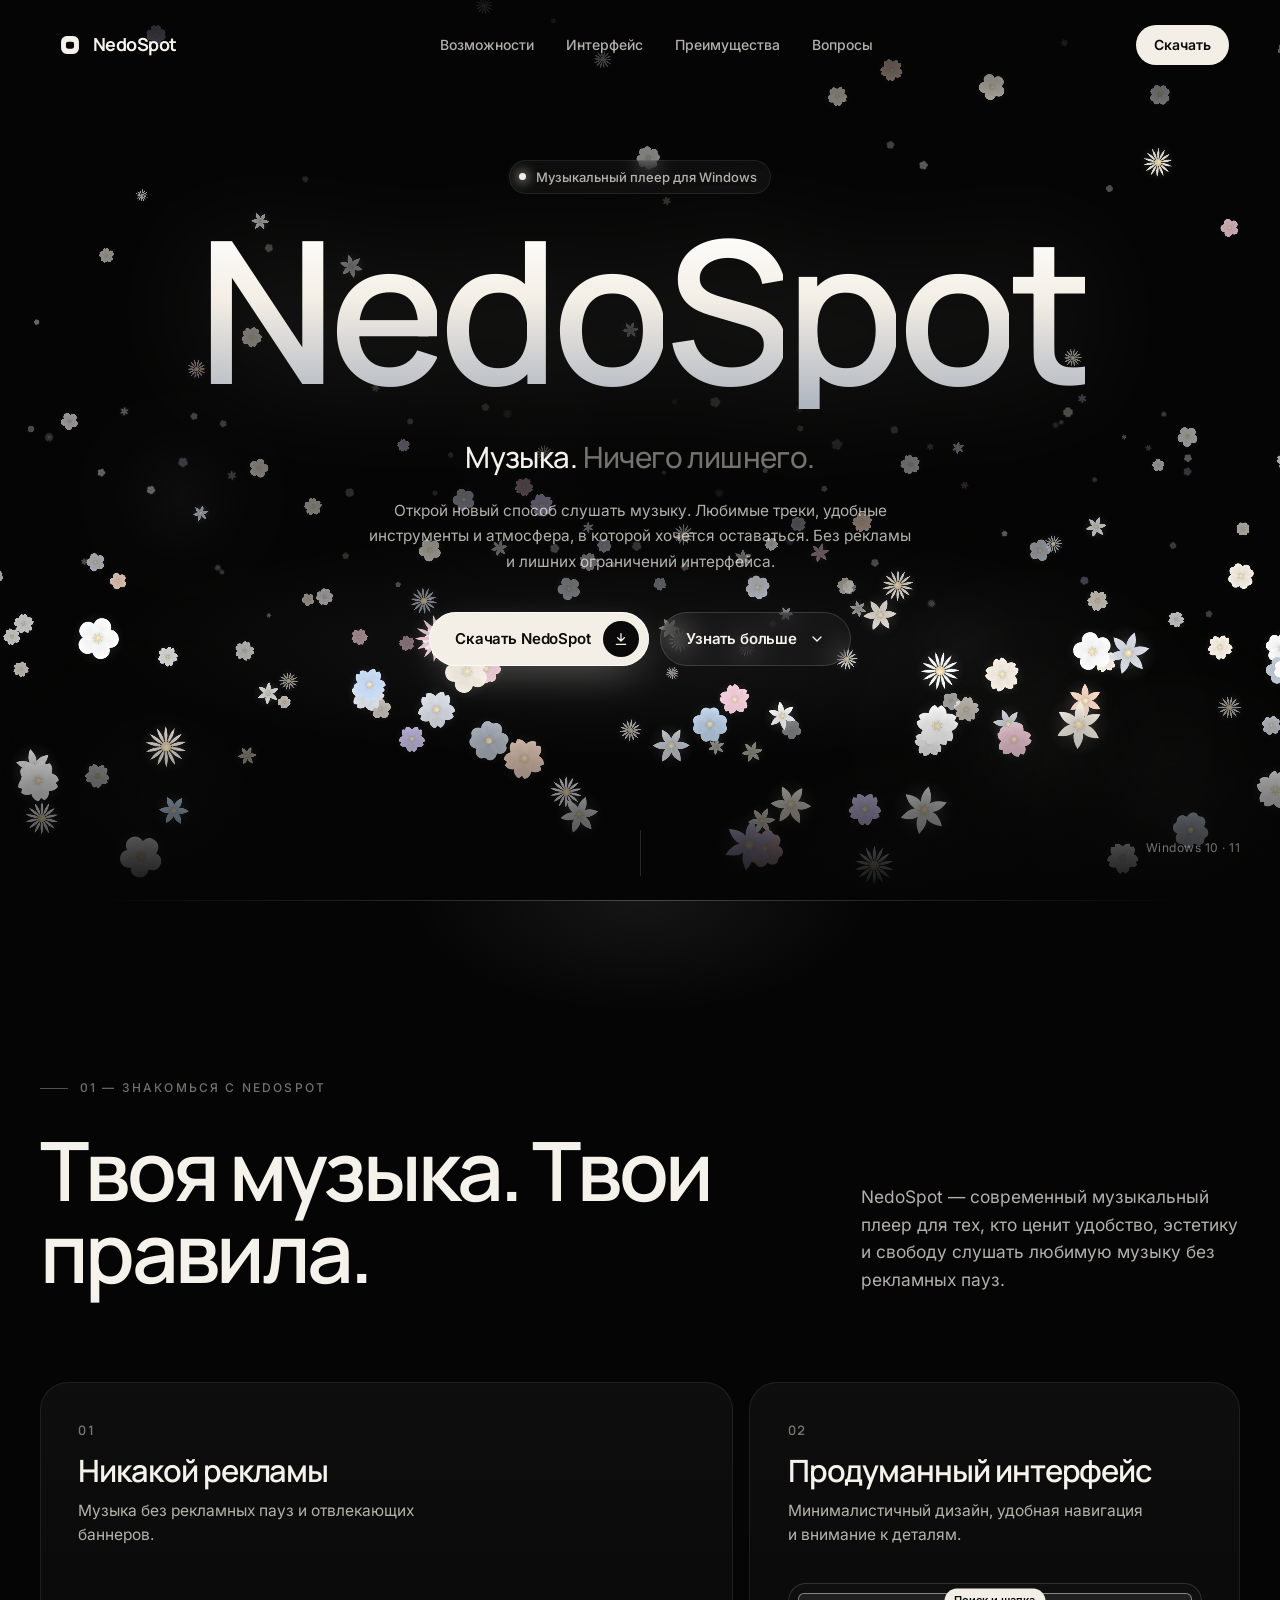
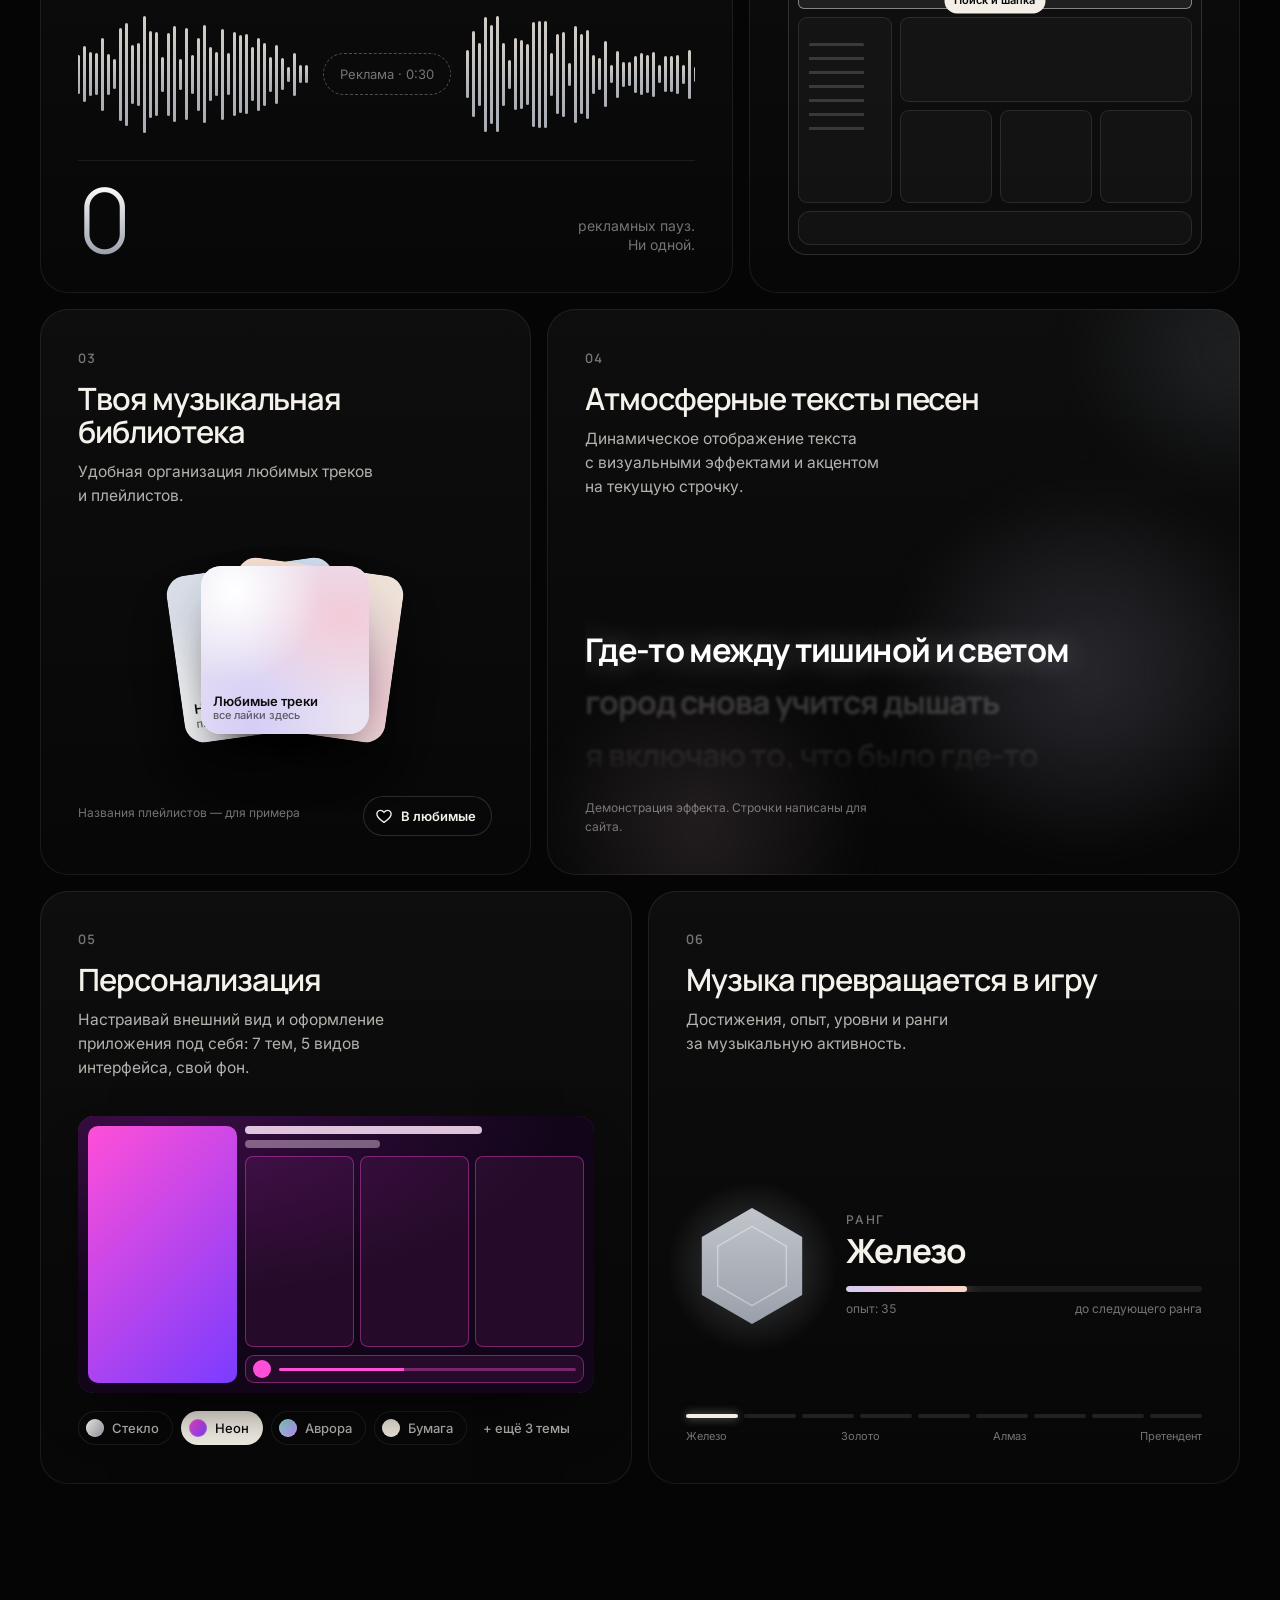
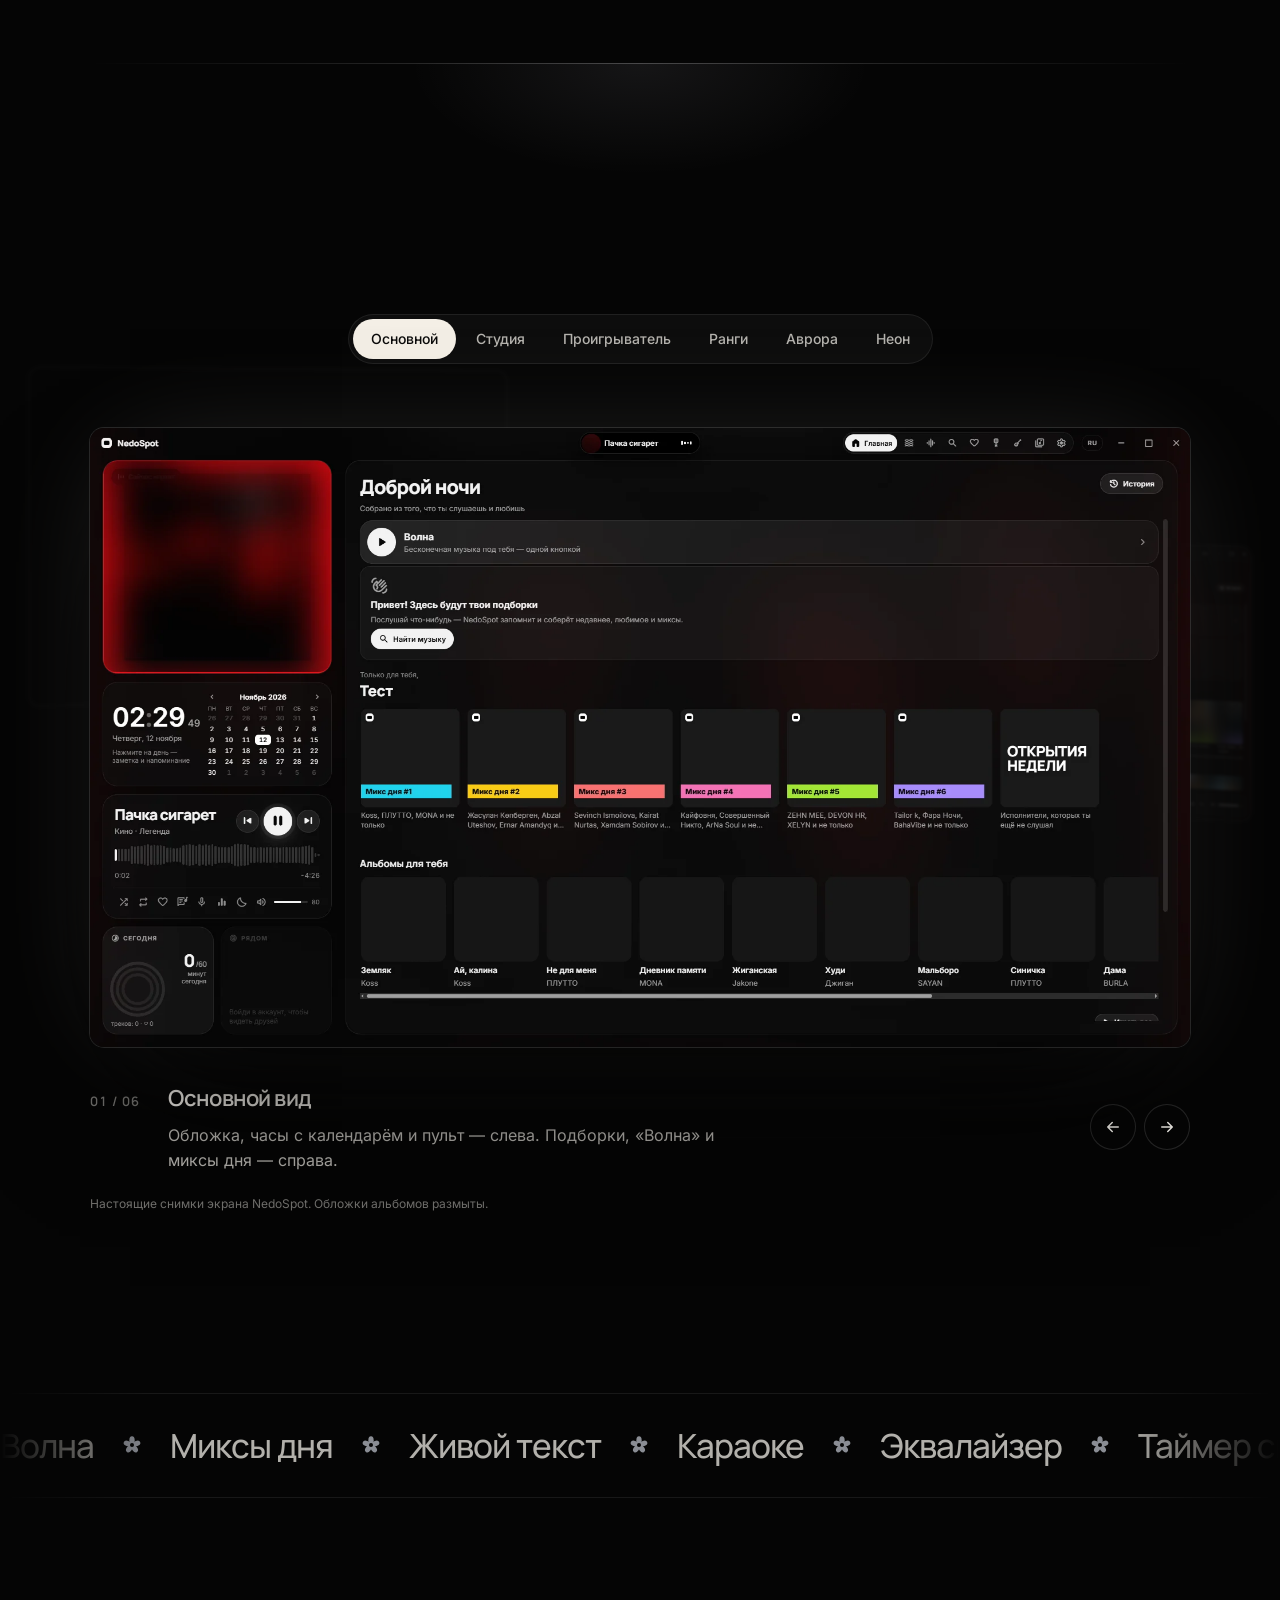
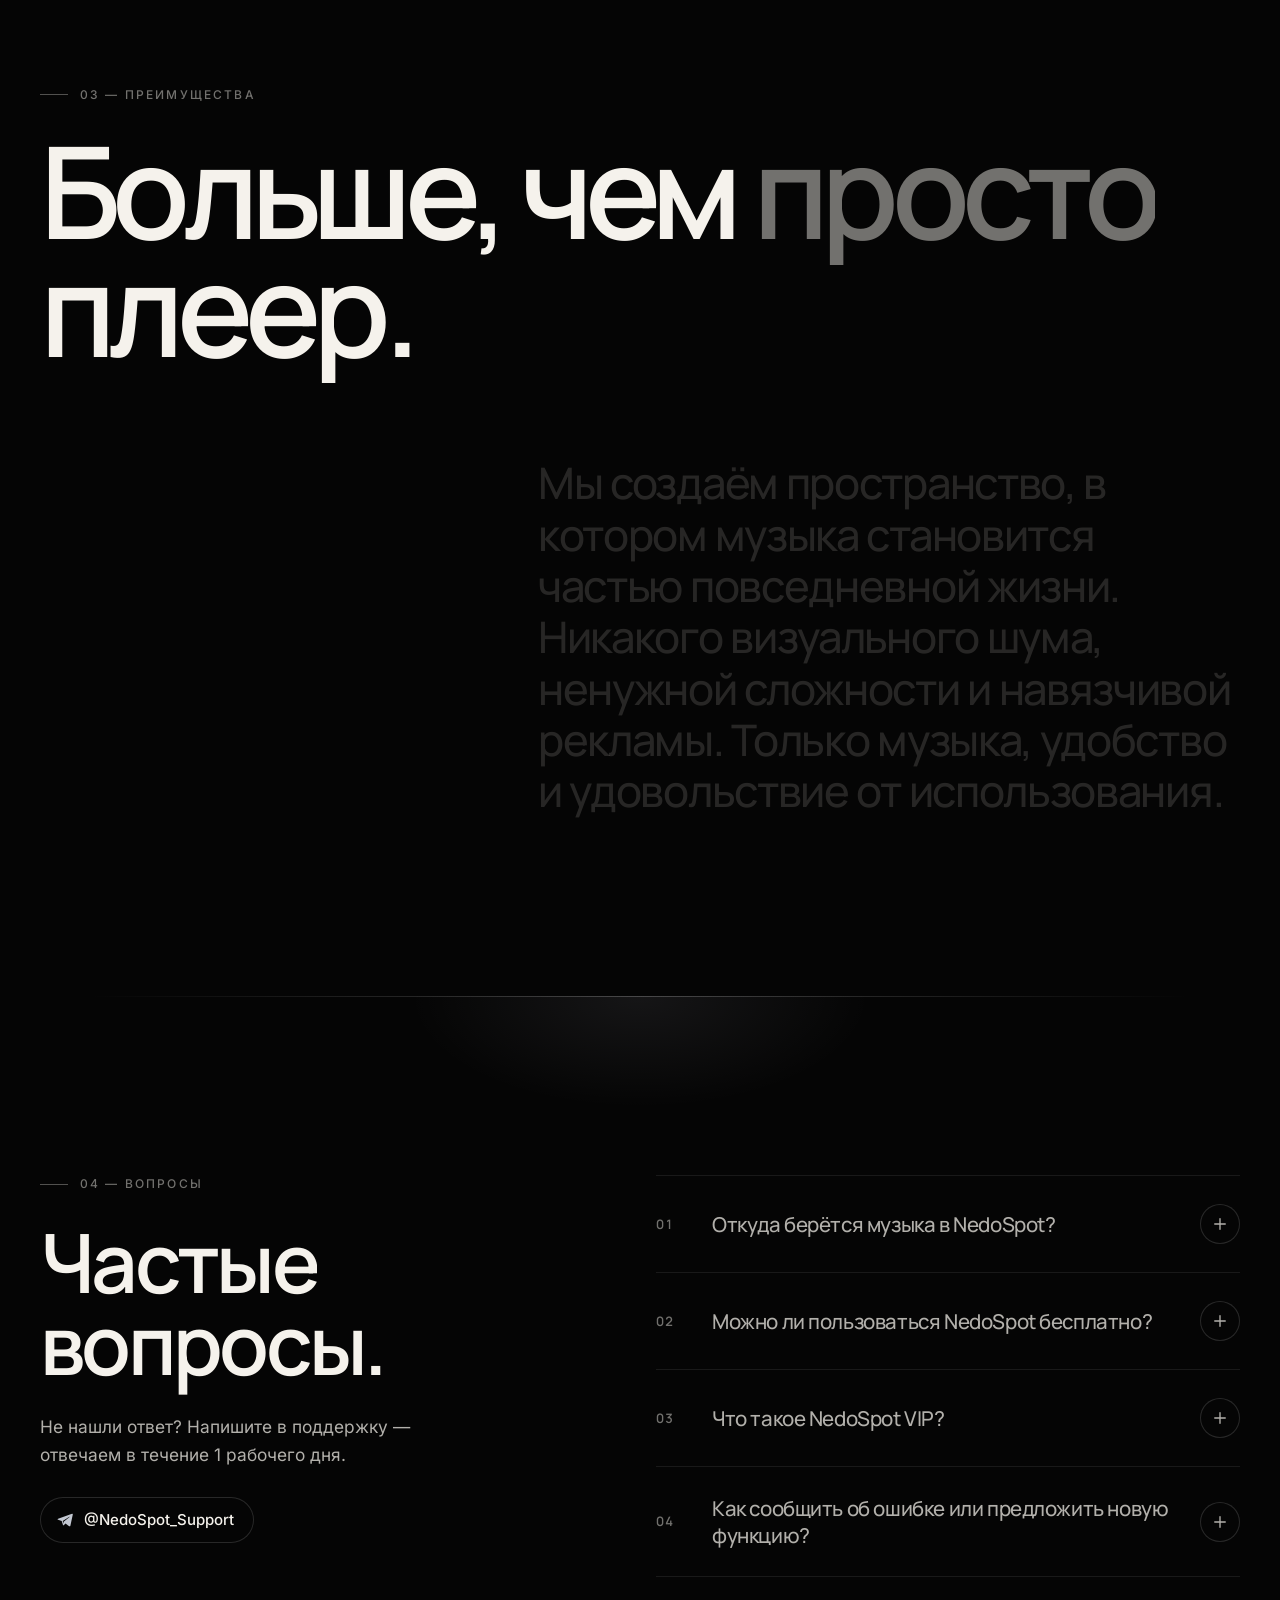
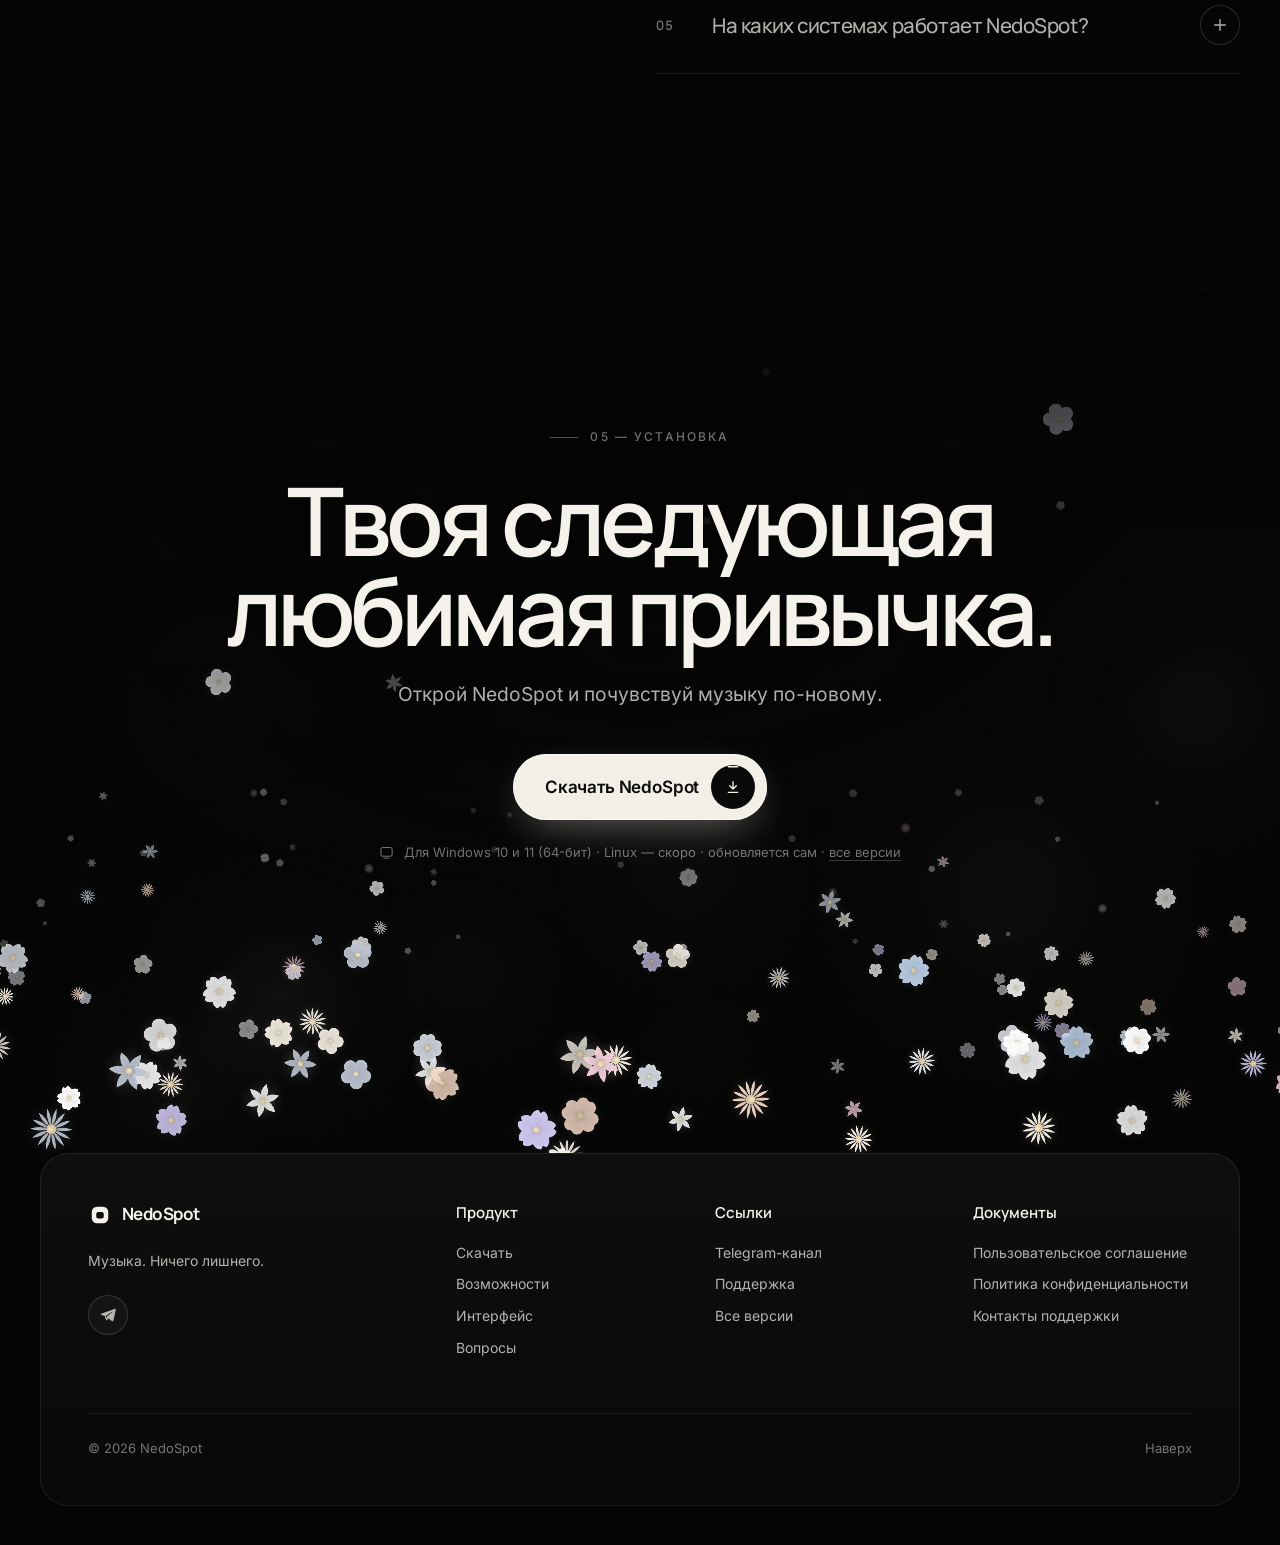
==== commit 860cee6e: "Главная: «Linux — скоро» в установке и в ответе про системы Co-Authored-By: Claude Opus 5.5 <noreply" ====
--- a/index.html
+++ b/index.html
@@ -402,7 +402,7 @@
               </button>
             </h3>
             <div class="faq-a" id="faq-a5" role="region" aria-labelledby="faq-q5">
-              <div class="faq-in"><p>Windows и Linux — каждое обновление выходит для обеих систем. Скоро выпустим версию для Android.</p></div>
+              <div class="faq-in"><p>Сейчас NedoSpot работает на Windows 10 и 11. Скоро выйдут версии для Linux и Android.</p></div>
             </div>
           </div>
         </div>
@@ -425,7 +425,7 @@
         </div>
         <p class="platform" data-reveal style="--d:550ms">
           <svg aria-hidden="true"><use href="#i-win"/></svg>
-          <span>Для Windows 10 и 11 (64-бит) · обновляется сам · <a href="https://github.com/kasenkovdaniil0-pixel/NedoSpot-releases/releases" target="_blank" rel="noopener">все версии</a></span>
+          <span>Для Windows 10 и 11 (64-бит) · Linux — скоро · обновляется сам · <a href="https://github.com/kasenkovdaniil0-pixel/NedoSpot-releases/releases" target="_blank" rel="noopener">все версии</a></span>
         </p>
       </div>
     </section>
@@ -483,6 +483,6 @@
   </div>
 
   <script src="js/flowers.js?v=5"></script>
-  <script src="js/main.js?v=6"></script>
+  <script src="js/main.js?v=7"></script>
 </body>
 </html>
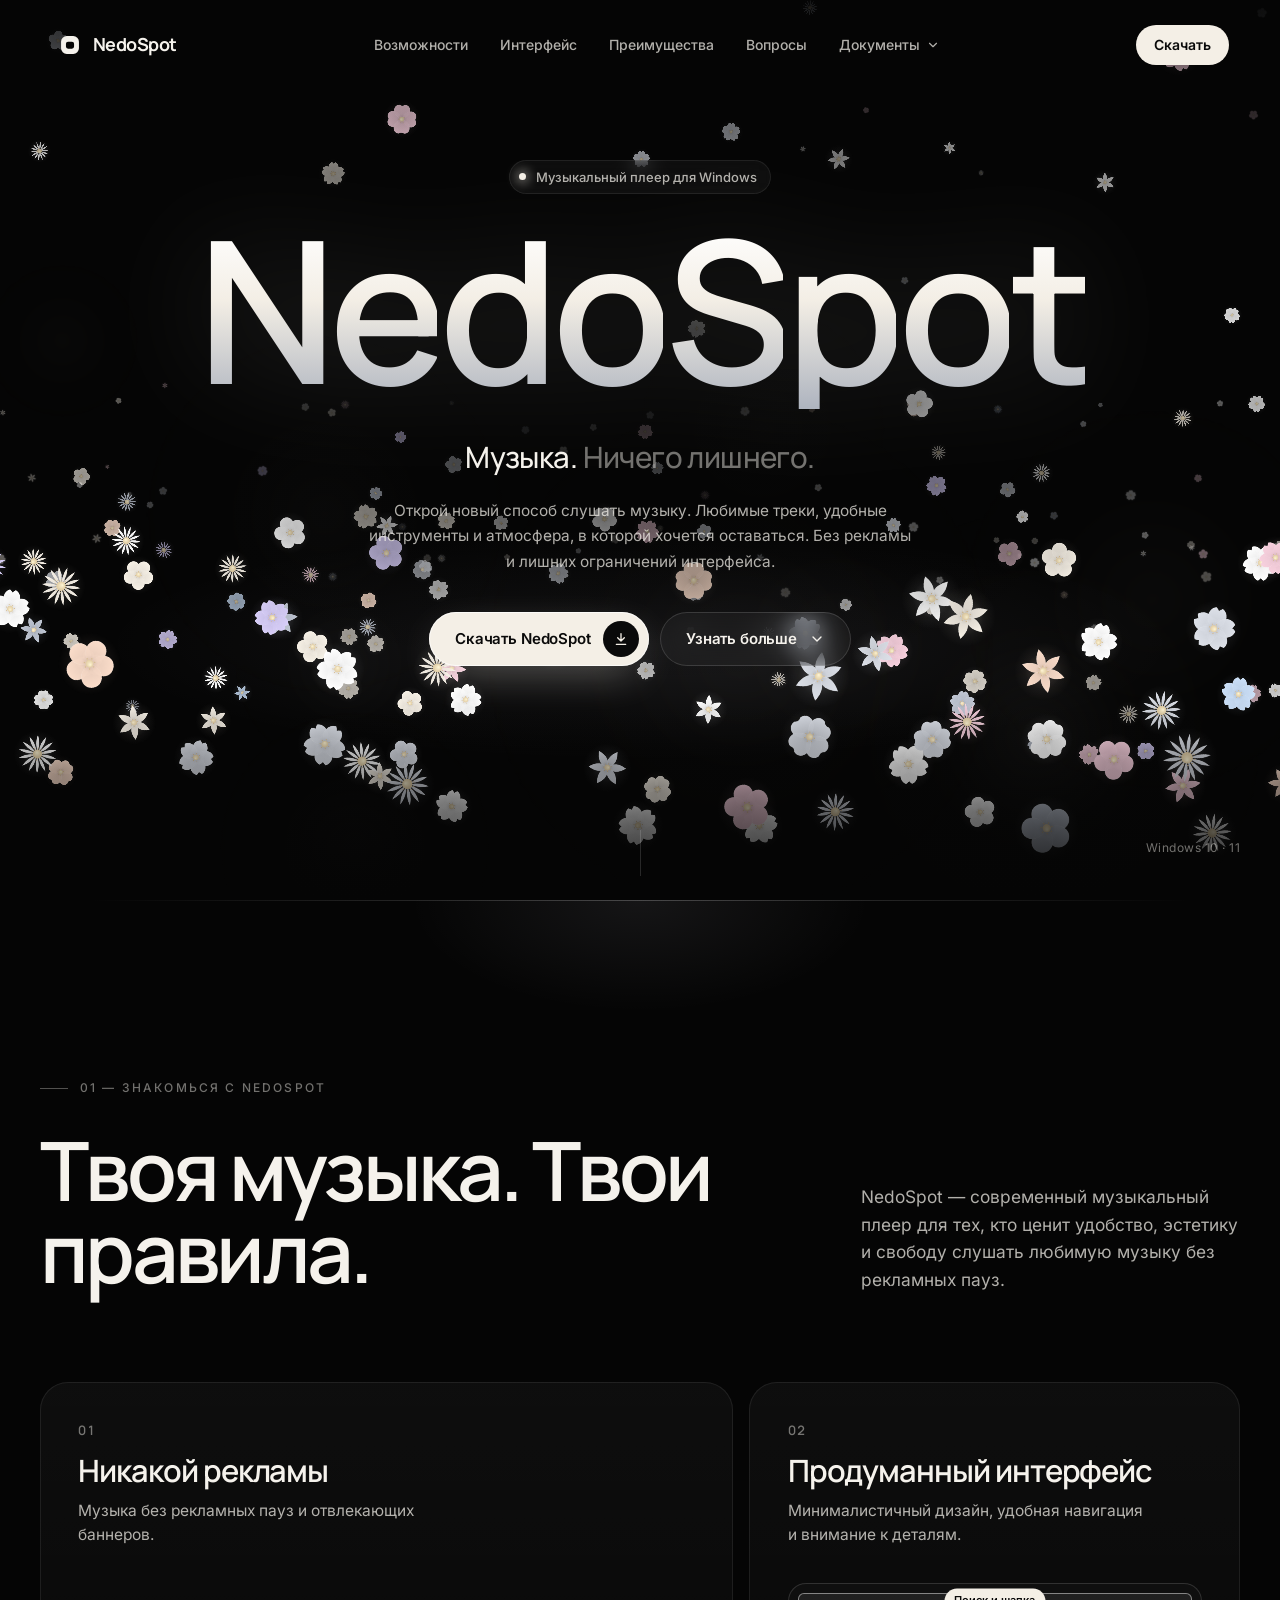
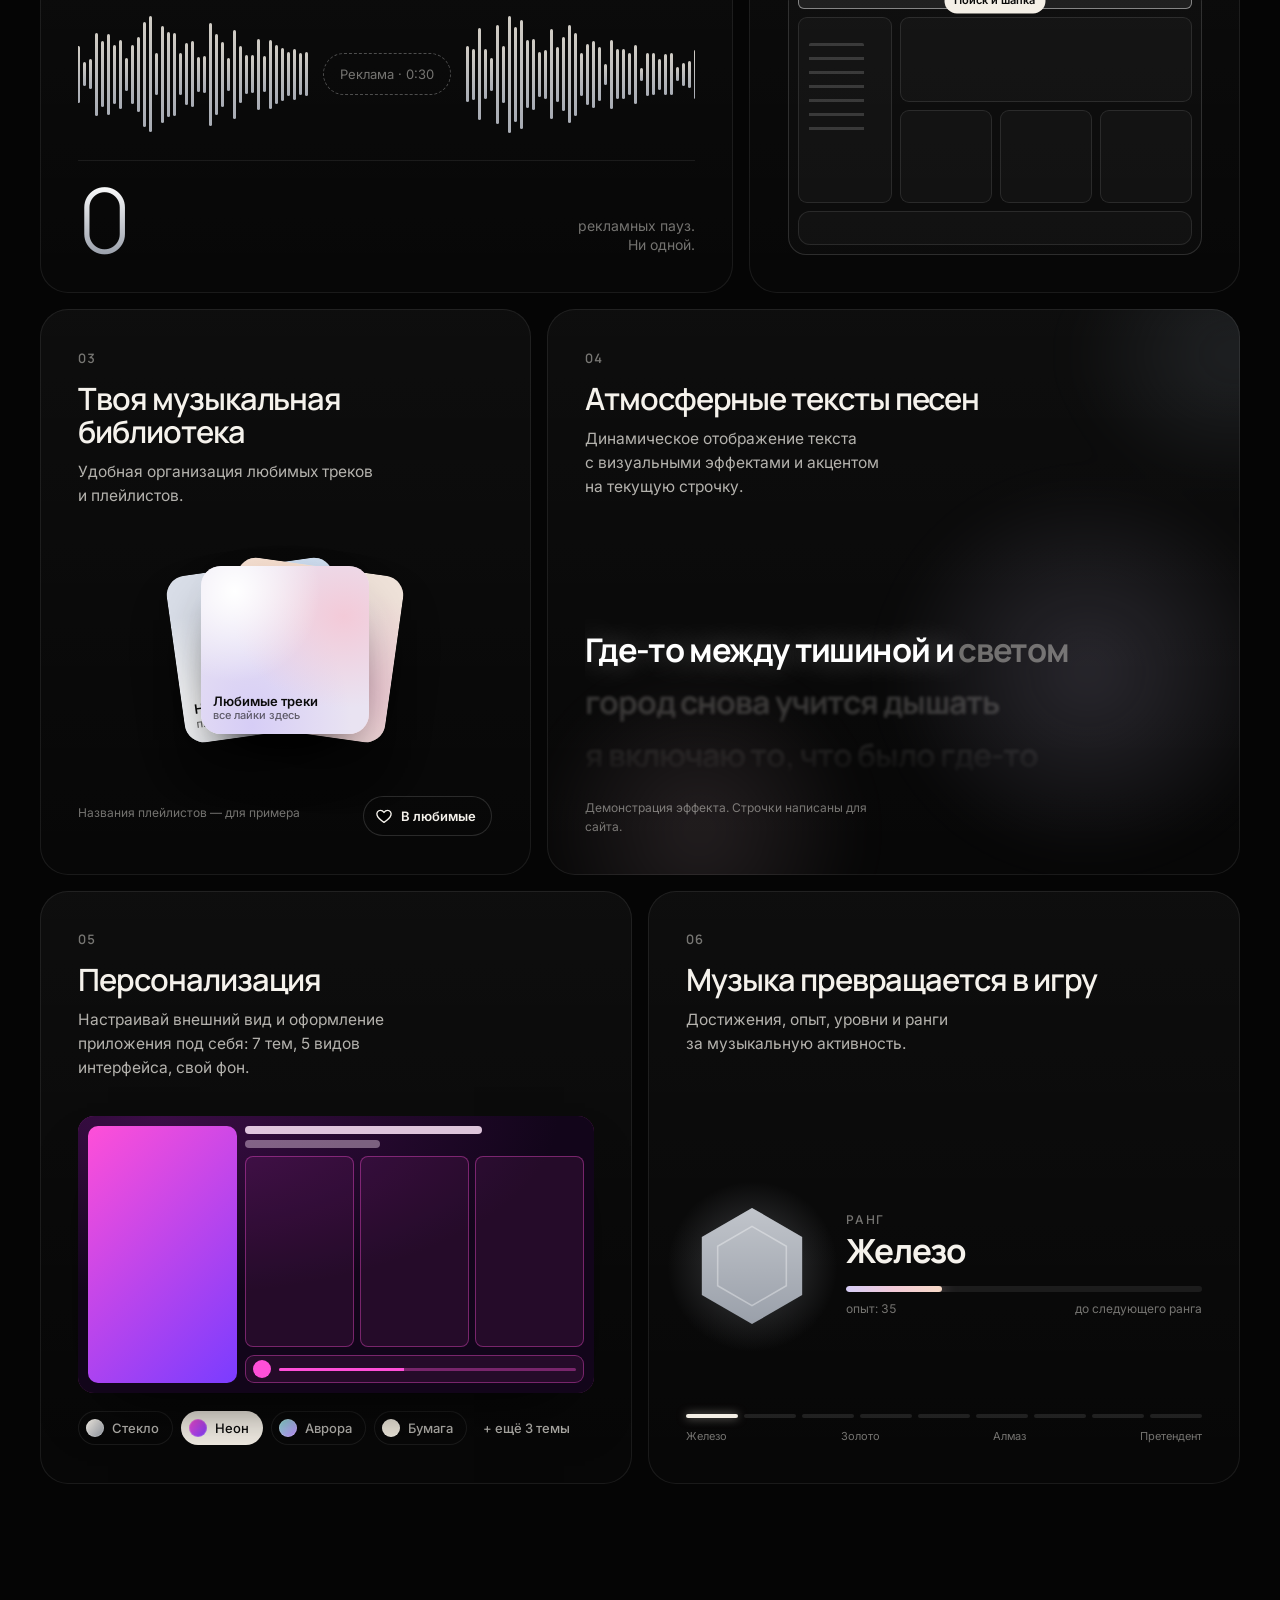
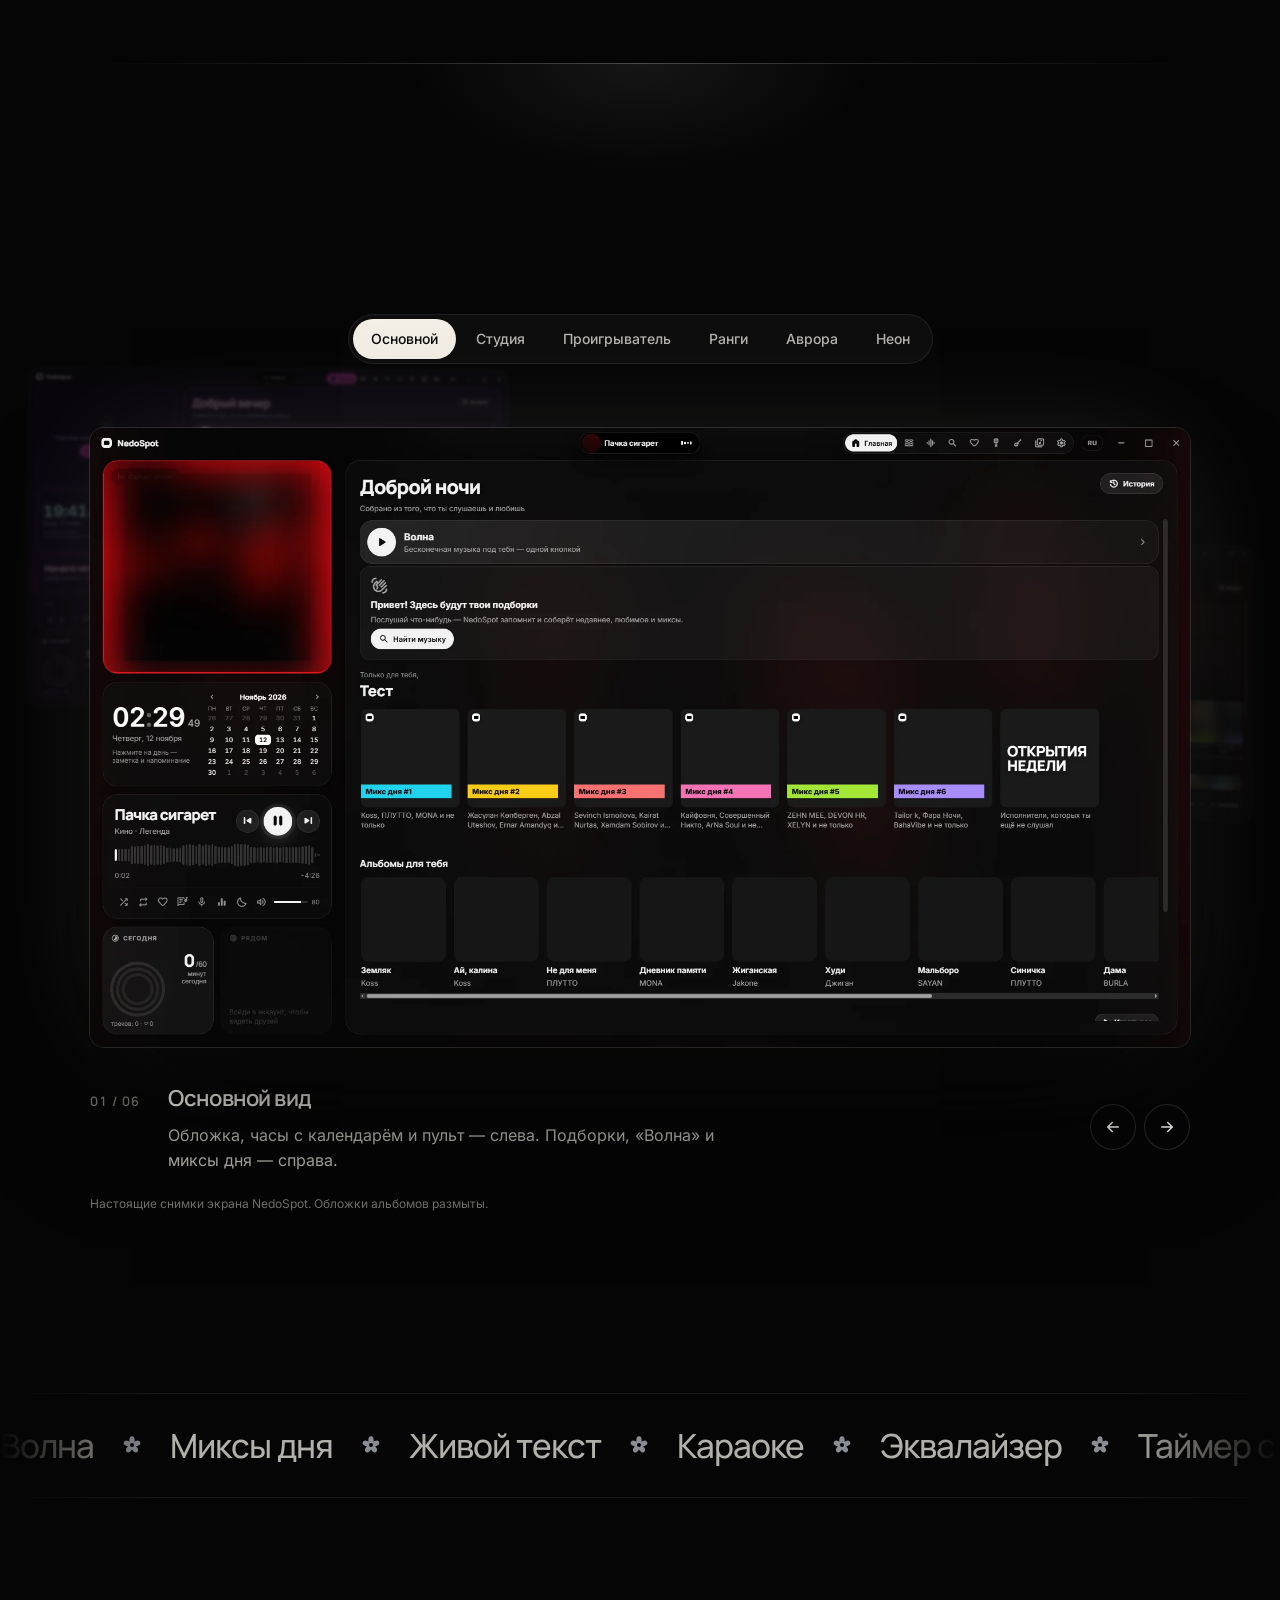
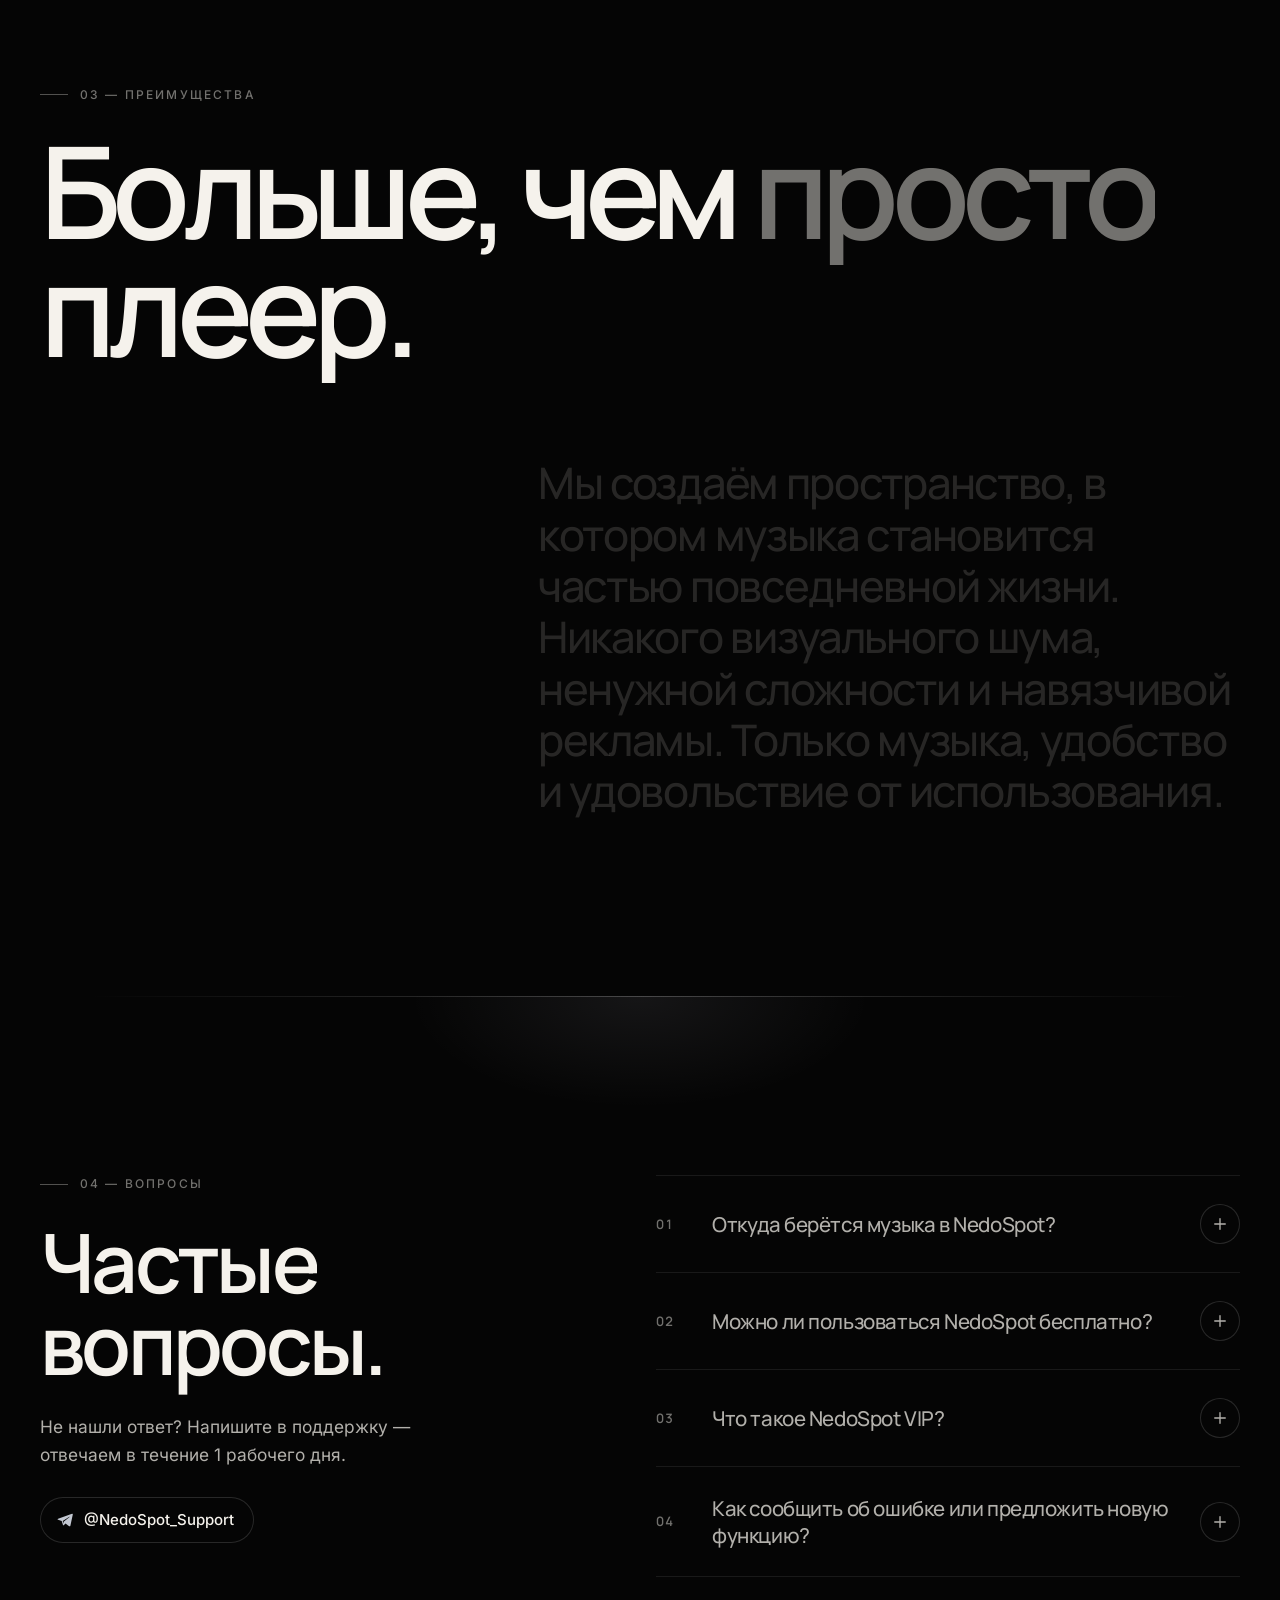
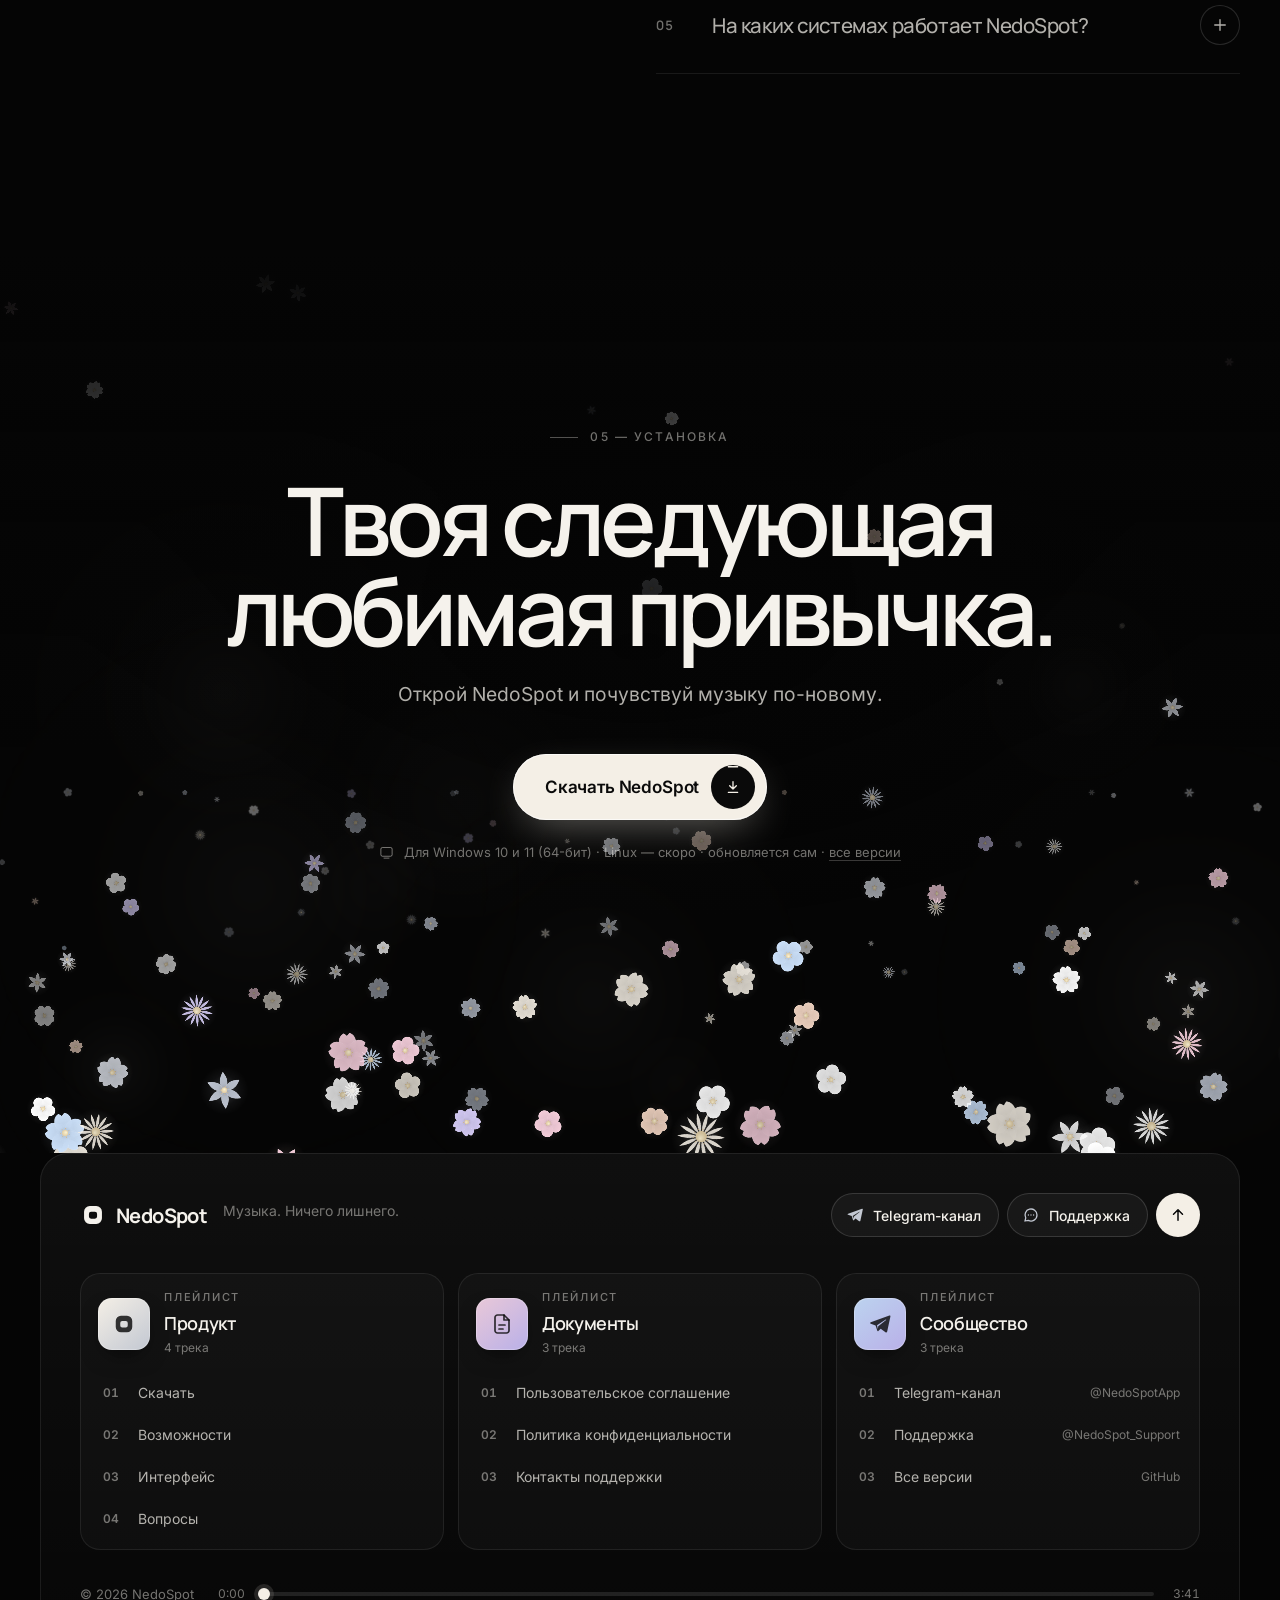
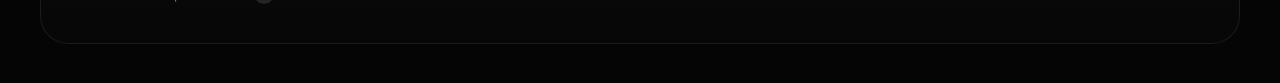
==== commit 8b744134: "Главная: меню «Документы» и подвал в стиле плеера Co-Authored-By: Claude Opus 5.5 <noreply@anthropic" ====
--- a/index.html
+++ b/index.html
@@ -12,7 +12,7 @@
   <link rel="icon" type="image/png" href="assets/icon.png">
   <link rel="preload" href="assets/fonts/manrope-latin-wght-normal.woff2" as="font" type="font/woff2" crossorigin>
   <link rel="preload" href="assets/fonts/manrope-cyrillic-wght-normal.woff2" as="font" type="font/woff2" crossorigin>
-  <link rel="stylesheet" href="css/style.css?v=7">
+  <link rel="stylesheet" href="css/style.css?v=8">
   <script>document.documentElement.classList.replace('no-js', 'js');</script>
 </head>
 <body>
@@ -58,6 +58,11 @@
       <path d="M12 7v3" stroke="currentColor" stroke-width="1.6" stroke-linecap="round"/>
     </symbol>
     <symbol id="i-tg" viewBox="0 0 24 24"><path fill="currentColor" d="M21.4 3.6c.6-.2 1.2.3 1 1l-3.2 15c-.2.8-1 1.1-1.7.7l-4.8-3.6-2.4 2.3c-.3.3-.8.2-1-.2l-1.7-5.4-4.8-1.6c-.8-.3-.8-1.3 0-1.6l18.6-6.6Zm-3.6 4L9 13.2l.9 3.8.3-2.8 7.9-6.2c.3-.2 0-.6-.3-.4Z"/></symbol>
+    <symbol id="i-doc" viewBox="0 0 24 24"><g fill="none" stroke="currentColor" stroke-width="1.7" stroke-linecap="round" stroke-linejoin="round"><path d="M14 3H7.5A2.5 2.5 0 0 0 5 5.5v13A2.5 2.5 0 0 0 7.5 21h9a2.5 2.5 0 0 0 2.5-2.5V8l-5-5Z"/><path d="M14 3v5h5M9 13h6M9 17h4"/></g></symbol>
+    <symbol id="i-shield" viewBox="0 0 24 24"><g fill="none" stroke="currentColor" stroke-width="1.7" stroke-linecap="round" stroke-linejoin="round"><path d="M12 3 5 6v5.5c0 4.4 3 8 7 9.5 4-1.5 7-5.1 7-9.5V6l-7-3Z"/><path d="m9 12 2.2 2.2L15.5 10"/></g></symbol>
+    <symbol id="i-chat" viewBox="0 0 24 24"><g fill="none" stroke="currentColor" stroke-width="1.7" stroke-linecap="round" stroke-linejoin="round"><path d="M20 12a8 8 0 0 1-11.6 7.1L4 20l1-4.1A8 8 0 1 1 20 12Z"/><path d="M8.5 12h.01M12 12h.01M15.5 12h.01"/></g></symbol>
+    <symbol id="i-play" viewBox="0 0 24 24"><path fill="currentColor" d="M8 5.6v12.8c0 .8.9 1.3 1.6.9l10-6.4c.6-.4.6-1.4 0-1.8l-10-6.4C8.9 4.3 8 4.8 8 5.6Z"/></symbol>
+    <symbol id="i-up" viewBox="0 0 24 24"><path fill="none" stroke="currentColor" stroke-width="2" stroke-linecap="round" stroke-linejoin="round" d="M12 19V5m-6 6 6-6 6 6"/></symbol>
     <symbol id="i-plus" viewBox="0 0 24 24"><path fill="none" stroke="currentColor" stroke-width="1.8" stroke-linecap="round" d="M12 5v14M5 12h14"/></symbol>
     <symbol id="i-win" viewBox="0 0 24 24">
       <rect x="3" y="4" width="18" height="14" rx="2.5" fill="none" stroke="currentColor" stroke-width="1.6"/>
@@ -77,6 +82,14 @@
         <a href="#interface">Интерфейс</a>
         <a href="#advantages">Преимущества</a>
         <a href="#faq">Вопросы</a>
+        <div class="nav-docs" data-docs>
+          <button class="nav-docs-btn" type="button" aria-haspopup="true" aria-expanded="false" aria-controls="nav-docs-menu">Документы<svg aria-hidden="true"><use href="#i-chev"/></svg></button>
+          <div class="nav-docs-menu" id="nav-docs-menu" role="menu" aria-label="Документы">
+            <a href="/terms" role="menuitem"><span class="nd-ic" aria-hidden="true"><svg><use href="#i-doc"/></svg></span><span class="nd-tx"><b>Пользовательское соглашение</b><small>Правила пользования NedoSpot</small></span></a>
+            <a href="/privacy" role="menuitem"><span class="nd-ic" aria-hidden="true"><svg><use href="#i-shield"/></svg></span><span class="nd-tx"><b>Политика конфиденциальности</b><small>Какие данные мы храним и зачем</small></span></a>
+            <a href="/support" role="menuitem"><span class="nd-ic" aria-hidden="true"><svg><use href="#i-chat"/></svg></span><span class="nd-tx"><b>Поддержка</b><small>@NedoSpot_Support · ответ за 1 рабочий день</small></span></a>
+          </div>
+        </div>
       </nav>
       <div class="nav-right">
         <a class="nav-cta" href="#download">
@@ -96,6 +109,12 @@
     <a href="#advantages" style="--i:2">Преимущества</a>
     <a href="#faq" style="--i:3">Вопросы</a>
     <a href="#download" style="--i:4">Скачать</a>
+    <div class="mm-docs" style="--i:5">
+      <span>Документы</span>
+      <a href="/terms">Соглашение</a>
+      <a href="/privacy">Конфиденциальность</a>
+      <a href="/support">Поддержка</a>
+    </div>
   </div>
 
   <main>
@@ -434,37 +453,60 @@
   <footer class="footer">
     <div class="wrap">
       <div class="foot-card">
-        <div class="foot-top">
+        <div class="foot-head">
           <div class="foot-about">
             <a class="brand" href="#top"><svg aria-hidden="true"><use href="#i-logo"/></svg><span>NedoSpot</span></a>
             <p>Музыка. Ничего лишнего.</p>
-            <div class="foot-social">
-              <a class="foot-ico" href="https://t.me/NedoSpotApp" target="_blank" rel="noopener" aria-label="Telegram-канал NedoSpot" title="Telegram-канал"><svg aria-hidden="true"><use href="#i-tg"/></svg></a>
-            </div>
-          </div>
-          <nav class="foot-col" aria-label="Продукт">
-            <h4>Продукт</h4>
-            <a href="#download">Скачать</a>
-            <a href="#features">Возможности</a>
-            <a href="#interface">Интерфейс</a>
-            <a href="#faq">Вопросы</a>
+          </div>
+          <div class="foot-actions">
+            <a class="foot-btn" href="https://t.me/NedoSpotApp" target="_blank" rel="noopener"><svg aria-hidden="true"><use href="#i-tg"/></svg><span>Telegram-канал</span></a>
+            <a class="foot-btn" href="https://t.me/NedoSpot_Support" target="_blank" rel="noopener"><svg aria-hidden="true"><use href="#i-chat"/></svg><span>Поддержка</span></a>
+            <a class="foot-up" href="#top" aria-label="Наверх" title="Наверх"><svg aria-hidden="true"><use href="#i-up"/></svg></a>
+          </div>
+        </div>
+        <div class="foot-lists">
+          <nav class="fpl fpl-a" aria-label="Продукт">
+            <div class="fpl-head">
+              <span class="fpl-cover" aria-hidden="true"><svg><use href="#i-logo"/></svg></span>
+              <span class="fpl-info"><small>Плейлист</small><b>Продукт</b><em>4 трека</em></span>
+            </div>
+            <ol class="fpl-list">
+              <li><a href="#download"><span class="fpl-n"><i>01</i><svg aria-hidden="true"><use href="#i-play"/></svg></span><span class="fpl-t">Скачать</span><span class="fpl-d"></span></a></li>
+              <li><a href="#features"><span class="fpl-n"><i>02</i><svg aria-hidden="true"><use href="#i-play"/></svg></span><span class="fpl-t">Возможности</span><span class="fpl-d"></span></a></li>
+              <li><a href="#interface"><span class="fpl-n"><i>03</i><svg aria-hidden="true"><use href="#i-play"/></svg></span><span class="fpl-t">Интерфейс</span><span class="fpl-d"></span></a></li>
+              <li><a href="#faq"><span class="fpl-n"><i>04</i><svg aria-hidden="true"><use href="#i-play"/></svg></span><span class="fpl-t">Вопросы</span><span class="fpl-d"></span></a></li>
+            </ol>
           </nav>
-          <nav class="foot-col" aria-label="Ссылки">
-            <h4>Ссылки</h4>
-            <a href="https://t.me/NedoSpotApp" target="_blank" rel="noopener">Telegram-канал</a>
-            <a href="https://t.me/NedoSpot_Support" target="_blank" rel="noopener">Поддержка</a>
-            <a href="https://github.com/kasenkovdaniil0-pixel/NedoSpot-releases/releases" target="_blank" rel="noopener">Все версии</a>
+          <nav class="fpl fpl-b" aria-label="Документы">
+            <div class="fpl-head">
+              <span class="fpl-cover" aria-hidden="true"><svg><use href="#i-doc"/></svg></span>
+              <span class="fpl-info"><small>Плейлист</small><b>Документы</b><em>3 трека</em></span>
+            </div>
+            <ol class="fpl-list">
+              <li><a href="/terms"><span class="fpl-n"><i>01</i><svg aria-hidden="true"><use href="#i-play"/></svg></span><span class="fpl-t">Пользовательское соглашение</span><span class="fpl-d"></span></a></li>
+              <li><a href="/privacy"><span class="fpl-n"><i>02</i><svg aria-hidden="true"><use href="#i-play"/></svg></span><span class="fpl-t">Политика конфиденциальности</span><span class="fpl-d"></span></a></li>
+              <li><a href="/support"><span class="fpl-n"><i>03</i><svg aria-hidden="true"><use href="#i-play"/></svg></span><span class="fpl-t">Контакты поддержки</span><span class="fpl-d"></span></a></li>
+            </ol>
           </nav>
-          <nav class="foot-col" aria-label="Документы">
-            <h4>Документы</h4>
-            <a href="/terms">Пользовательское соглашение</a>
-            <a href="/privacy">Политика конфиденциальности</a>
-            <a href="/support">Контакты поддержки</a>
+          <nav class="fpl fpl-c" aria-label="Сообщество">
+            <div class="fpl-head">
+              <span class="fpl-cover" aria-hidden="true"><svg><use href="#i-tg"/></svg></span>
+              <span class="fpl-info"><small>Плейлист</small><b>Сообщество</b><em>3 трека</em></span>
+            </div>
+            <ol class="fpl-list">
+              <li><a href="https://t.me/NedoSpotApp" target="_blank" rel="noopener"><span class="fpl-n"><i>01</i><svg aria-hidden="true"><use href="#i-play"/></svg></span><span class="fpl-t">Telegram-канал</span><span class="fpl-d">@NedoSpotApp</span></a></li>
+              <li><a href="https://t.me/NedoSpot_Support" target="_blank" rel="noopener"><span class="fpl-n"><i>02</i><svg aria-hidden="true"><use href="#i-play"/></svg></span><span class="fpl-t">Поддержка</span><span class="fpl-d">@NedoSpot_Support</span></a></li>
+              <li><a href="https://github.com/kasenkovdaniil0-pixel/NedoSpot-releases/releases" target="_blank" rel="noopener"><span class="fpl-n"><i>03</i><svg aria-hidden="true"><use href="#i-play"/></svg></span><span class="fpl-t">Все версии</span><span class="fpl-d">GitHub</span></a></li>
+            </ol>
           </nav>
         </div>
-        <div class="foot-bottom">
-          <span>© <span data-year>2026</span> NedoSpot</span>
-          <a href="#top" class="foot-up">Наверх</a>
+        <div class="foot-player">
+          <span class="fp-copy">© <span data-year>2026</span> NedoSpot</span>
+          <div class="fp" aria-hidden="true">
+            <span class="fp-t" data-fp-cur>0:00</span>
+            <span class="fp-bar"><i data-fp-bar></i></span>
+            <span class="fp-t" data-fp-total>3:41</span>
+          </div>
         </div>
       </div>
     </div>
@@ -483,6 +525,6 @@
   </div>
 
   <script src="js/flowers.js?v=5"></script>
-  <script src="js/main.js?v=7"></script>
+  <script src="js/main.js?v=8"></script>
 </body>
 </html>
--- a/css/style.css
+++ b/css/style.css
@@ -352,6 +352,81 @@
 .burger[aria-expanded='true'] span:first-child { transform: translateY(3.25px) rotate(45deg); }
 .burger[aria-expanded='true'] span:last-child { transform: translateY(-3.25px) rotate(-45deg); }
 
+/* Меню «Документы» */
+.nav-docs { position: relative; }
+.nav-docs-btn {
+  display: inline-flex;
+  align-items: center;
+  gap: 6px;
+  padding: 8px 12px 8px 14px;
+  border: 0;
+  border-radius: 999px;
+  background: none;
+  font: inherit;
+  font-size: 14px;
+  font-weight: 500;
+  color: var(--ink-2);
+  cursor: pointer;
+  transition: color 0.3s ease, background-color 0.3s ease;
+}
+.nav-docs-btn svg { width: 14px; height: 14px; transition: transform 0.5s var(--ease); }
+.nav-docs:hover .nav-docs-btn,
+.nav-docs.open .nav-docs-btn { color: var(--ink); background: rgba(255, 255, 255, 0.05); }
+.nav-docs.open .nav-docs-btn svg { transform: rotate(180deg); }
+.nav-docs-menu {
+  position: absolute;
+  top: calc(100% + 14px);
+  left: 50%;
+  width: 372px;
+  padding: 8px;
+  border-radius: 20px;
+  background: rgba(16, 16, 17, 0.97);
+  box-shadow: inset 0 0 0 1px var(--line-2), 0 30px 60px -20px rgba(0, 0, 0, 0.9);
+  -webkit-backdrop-filter: blur(24px) saturate(1.4);
+  backdrop-filter: blur(24px) saturate(1.4);
+  opacity: 0;
+  visibility: hidden;
+  transform: translate(-50%, -8px) scale(0.97);
+  transform-origin: 50% 0;
+  transition: opacity 0.3s ease, transform 0.5s var(--ease), visibility 0s linear 0.3s;
+}
+/* «мостик», чтобы меню не закрывалось, пока ведёшь мышь вниз */
+.nav-docs-menu::before { content: ''; position: absolute; left: 0; right: 0; top: -16px; height: 16px; }
+.nav-docs.open .nav-docs-menu {
+  opacity: 1;
+  visibility: visible;
+  transform: translate(-50%, 0) scale(1);
+  transition: opacity 0.3s ease, transform 0.5s var(--ease);
+}
+.nav-links .nav-docs-menu a {
+  display: flex;
+  align-items: center;
+  gap: 14px;
+  padding: 10px 12px;
+  border-radius: 14px;
+  color: var(--ink-2);
+}
+.nav-links .nav-docs-menu a::after { display: none; }
+.nav-links .nav-docs-menu a:hover,
+.nav-links .nav-docs-menu a:focus-visible { background: rgba(255, 255, 255, 0.06); color: var(--ink); }
+.nd-ic {
+  flex: none;
+  display: grid;
+  place-items: center;
+  width: 40px;
+  height: 40px;
+  border-radius: 12px;
+  color: var(--ink);
+  background: linear-gradient(145deg, rgba(255, 255, 255, 0.1), rgba(255, 255, 255, 0.02));
+  box-shadow: inset 0 0 0 1px var(--line-2);
+  transition: transform 0.5s var(--ease);
+}
+.nd-ic svg { width: 19px; height: 19px; }
+.nav-docs-menu a:hover .nd-ic { transform: scale(1.06) rotate(-4deg); }
+.nd-tx { display: flex; flex-direction: column; gap: 3px; min-width: 0; }
+.nd-tx b { font-weight: 600; font-size: 14px; color: var(--ink); }
+.nd-tx small { font-size: 12px; color: var(--ink-3); }
+
 .mobile-menu {
   position: fixed;
   inset: 0;
@@ -380,6 +455,34 @@
   transition: transform 0.8s var(--ease) calc(var(--i) * 70ms), opacity 0.6s ease calc(var(--i) * 70ms);
 }
 .mobile-menu.open a { transform: none; opacity: 1; }
+.mm-docs {
+  display: flex;
+  flex-wrap: wrap;
+  align-items: center;
+  gap: 8px;
+  margin-top: 26px;
+  padding-top: 22px;
+  border-top: 1px solid var(--line);
+  transform: translateY(20px);
+  opacity: 0;
+  transition: transform 0.8s var(--ease) calc(var(--i) * 70ms), opacity 0.6s ease calc(var(--i) * 70ms);
+}
+.mobile-menu.open .mm-docs { transform: none; opacity: 1; }
+.mm-docs span { width: 100%; margin-bottom: 4px; font-size: 12px; letter-spacing: 0.16em; text-transform: uppercase; color: var(--ink-3); }
+.mobile-menu .mm-docs a {
+  padding: 9px 14px;
+  border-radius: 999px;
+  font-family: inherit;
+  font-size: 14px;
+  font-weight: 500;
+  letter-spacing: 0;
+  line-height: 1.2;
+  color: var(--ink-2);
+  box-shadow: inset 0 0 0 1px var(--line-2);
+  transform: none;
+  opacity: 1;
+  transition: none;
+}
 
 /* ---------- Главный экран ---------- */
 
@@ -1508,61 +1611,165 @@
 .faq-in a { color: var(--ink); text-decoration: underline; text-decoration-color: var(--ink-4); text-underline-offset: 3px; transition: text-decoration-color 0.3s ease; }
 .faq-in a:hover { text-decoration-color: currentColor; }
 
-/* ---------- Подвал ---------- */
+/* ---------- Подвал: как плеер ---------- */
 
 .footer { padding: 0 0 clamp(20px, 3vw, 40px); }
 .foot-card {
-  padding: clamp(28px, 4vw, 48px);
+  position: relative;
+  padding: clamp(24px, 3.4vw, 40px);
   border-radius: 28px;
-  background: linear-gradient(180deg, rgba(255, 255, 255, 0.04), rgba(255, 255, 255, 0.015));
+  background: linear-gradient(180deg, rgba(255, 255, 255, 0.045), rgba(255, 255, 255, 0.012));
   box-shadow: inset 0 0 0 1px var(--line);
+  overflow: hidden;
+  isolation: isolate;
+}
+.foot-card::before {
+  content: '';
+  position: absolute;
+  z-index: -1;
+  inset: -40% -10% auto;
+  height: 80%;
+  background: radial-gradient(50% 60% at 20% 0%, rgba(214, 170, 200, 0.10), transparent 70%),
+              radial-gradient(40% 60% at 85% 10%, rgba(160, 175, 230, 0.10), transparent 70%);
+  pointer-events: none;
+}
+
+.foot-head {
+  display: flex;
+  align-items: center;
+  justify-content: space-between;
+  gap: 20px;
+  flex-wrap: wrap;
+}
+.foot-about { display: flex; align-items: baseline; gap: 16px; flex-wrap: wrap; }
+.foot-about .brand { color: var(--ink); font-size: 20px; align-self: center; }
+.foot-about .brand svg { width: 26px; height: 26px; }
+.foot-about p { margin: 0; font-size: 14px; color: var(--ink-3); }
+.foot-actions { display: flex; align-items: center; gap: 8px; }
+.foot-btn {
+  display: inline-flex;
+  align-items: center;
+  gap: 9px;
+  height: 44px;
+  padding: 0 18px 0 15px;
+  border-radius: 999px;
+  font-size: 14px;
+  font-weight: 500;
+  color: var(--ink);
+  background: rgba(255, 255, 255, 0.04);
+  box-shadow: inset 0 0 0 1px var(--line-2);
+  transition: background-color 0.3s ease, transform 0.5s var(--ease), box-shadow 0.3s ease;
+}
+.foot-btn svg { width: 18px; height: 18px; color: var(--silver); }
+.foot-btn:hover { background: rgba(255, 255, 255, 0.09); box-shadow: inset 0 0 0 1px rgba(255, 255, 255, 0.24); transform: translateY(-2px); }
+.foot-up {
+  flex: none;
+  display: grid;
+  place-items: center;
+  width: 44px;
+  height: 44px;
+  border-radius: 50%;
+  background: var(--milk);
+  color: #0a0a0a;
+  transition: transform 0.5s var(--ease), box-shadow 0.5s var(--ease);
+}
+.foot-up svg { width: 18px; height: 18px; transition: transform 0.5s var(--ease); }
+.foot-up:hover { transform: translateY(-2px); box-shadow: 0 0 0 5px rgba(244, 239, 230, 0.1), 0 10px 30px -8px rgba(255, 250, 240, 0.5); }
+.foot-up:hover svg { transform: translateY(-2px); }
+
+/* три «плейлиста» */
+.foot-lists {
+  display: grid;
+  grid-template-columns: repeat(3, 1fr);
+  gap: 14px;
+  margin-top: clamp(26px, 3vw, 36px);
+}
+.fpl {
+  padding: 16px 10px 10px;
+  border-radius: 20px;
+  background: rgba(255, 255, 255, 0.022);
+  box-shadow: inset 0 0 0 1px var(--line);
+  transition: background-color 0.4s ease, box-shadow 0.4s ease;
+}
+.fpl:hover { background: rgba(255, 255, 255, 0.035); box-shadow: inset 0 0 0 1px var(--line-2); }
+.fpl-head { display: flex; align-items: center; gap: 14px; padding: 0 8px 14px; }
+.fpl-cover {
+  flex: none;
+  display: grid;
+  place-items: center;
+  width: 52px;
+  height: 52px;
+  border-radius: 14px;
+  color: rgba(10, 10, 10, 0.82);
+  box-shadow: 0 10px 24px -10px rgba(0, 0, 0, 0.8), inset 0 0 0 1px rgba(255, 255, 255, 0.25);
+}
+.fpl-cover svg { width: 24px; height: 24px; }
+.fpl-a .fpl-cover { background: linear-gradient(140deg, #f4efe6, #c3c8d2); }
+.fpl-b .fpl-cover { background: linear-gradient(140deg, #e9c8d8, #b9b0e8); }
+.fpl-c .fpl-cover { background: linear-gradient(140deg, #bcd3ef, #b9b0e8); }
+.fpl-info { display: flex; flex-direction: column; min-width: 0; }
+.fpl-info small { font-size: 11px; font-weight: 500; letter-spacing: 0.16em; text-transform: uppercase; color: var(--ink-3); }
+.fpl-info b { margin-top: 3px; font-family: var(--font-display); font-size: 18px; font-weight: 600; letter-spacing: -0.02em; color: var(--ink); }
+.fpl-info em { margin-top: 2px; font-style: normal; font-size: 12px; color: var(--ink-3); }
+.fpl-list { list-style: none; margin: 0; padding: 0; }
+.fpl-list a {
+  display: grid;
+  grid-template-columns: 30px 1fr auto;
+  align-items: center;
+  gap: 8px;
+  padding: 10px;
+  border-radius: 12px;
   font-size: 14px;
   color: var(--ink-2);
-}
-.foot-top {
-  display: grid;
-  grid-template-columns: 1.5fr 1fr 1fr 1fr;
-  gap: 40px;
-}
-.foot-about .brand { color: var(--ink); font-size: 17px; }
-.foot-about .brand svg { width: 24px; height: 24px; }
-.foot-about p { margin: 18px 0 0; line-height: 1.6; max-width: 30ch; }
-.foot-social { display: flex; gap: 10px; margin-top: 22px; }
-.foot-ico {
-  display: grid;
-  place-items: center;
-  width: 40px;
-  height: 40px;
-  border-radius: 50%;
-  color: var(--ink-2);
-  background: rgba(255, 255, 255, 0.03);
-  box-shadow: inset 0 0 0 1px var(--line-2);
-  transition: color 0.3s ease, background-color 0.3s ease, transform 0.5s var(--ease);
-}
-.foot-ico svg { width: 18px; height: 18px; }
-.foot-ico:hover { color: var(--ink); background: rgba(255, 255, 255, 0.08); transform: translateY(-2px); }
-.foot-col h4 {
-  margin: 0 0 18px;
-  font-family: var(--font-display);
-  font-size: 15px;
-  font-weight: 600;
-  color: var(--ink);
-}
-.foot-col a { display: block; width: fit-content; margin-top: 12px; line-height: 1.4; transition: color 0.3s ease; }
-.foot-col h4 + a { margin-top: 0; }
-.foot-col a:hover,
-.foot-up:hover { color: var(--ink); }
-.foot-bottom {
+  transition: background-color 0.25s ease, color 0.25s ease;
+}
+.fpl-list a:hover,
+.fpl-list a:focus-visible { background: rgba(255, 255, 255, 0.06); color: var(--ink); }
+.fpl-n { position: relative; display: grid; place-items: center; width: 22px; height: 22px; }
+.fpl-n i { font-style: normal; font-size: 12px; font-weight: 600; color: var(--ink-3); font-variant-numeric: tabular-nums; transition: opacity 0.2s ease; }
+.fpl-n svg { position: absolute; width: 14px; height: 14px; color: var(--ink); opacity: 0; transform: scale(0.6); transition: opacity 0.2s ease, transform 0.35s var(--ease); }
+.fpl-list a:hover .fpl-n i,
+.fpl-list a:focus-visible .fpl-n i { opacity: 0; }
+.fpl-list a:hover .fpl-n svg,
+.fpl-list a:focus-visible .fpl-n svg { opacity: 1; transform: none; }
+.fpl-t { min-width: 0; }
+.fpl-d { font-size: 12px; color: var(--ink-3); white-space: nowrap; }
+
+/* нижняя строка — «полоска трека» */
+.foot-player {
   display: flex;
-  justify-content: space-between;
-  gap: 20px;
-  margin-top: clamp(36px, 5vw, 56px);
-  padding-top: 24px;
-  border-top: 1px solid var(--line);
+  align-items: center;
+  gap: 24px;
+  margin-top: clamp(24px, 3vw, 34px);
   font-size: 13px;
   color: var(--ink-3);
 }
-.foot-up { transition: color 0.3s ease; }
+.fp-copy { flex: none; }
+.fp { flex: 1; display: flex; align-items: center; gap: 12px; }
+.fp-t { flex: none; min-width: 34px; font-size: 12px; font-variant-numeric: tabular-nums; }
+.fp-t:last-child { text-align: right; }
+.fp-bar { position: relative; flex: 1; height: 4px; border-radius: 4px; background: rgba(255, 255, 255, 0.1); }
+.fp-bar i {
+  position: absolute;
+  top: 0;
+  bottom: 0;
+  left: 0;
+  width: calc(var(--p, 0) * 100%);
+  border-radius: inherit;
+  background: linear-gradient(90deg, var(--silver), var(--milk));
+}
+.fp-bar i::after {
+  content: '';
+  position: absolute;
+  right: -6px;
+  top: 50%;
+  width: 12px;
+  height: 12px;
+  margin-top: -6px;
+  border-radius: 50%;
+  background: var(--milk);
+  box-shadow: 0 0 0 4px rgba(244, 239, 230, 0.12);
+}
 
 /* ---------- Просмотр скриншота ---------- */
 
@@ -1629,8 +1836,8 @@
   .stats { grid-template-columns: repeat(2, 1fr); }
   .faq-head { grid-column: 1 / -1; position: static; }
   .faq-list { grid-column: 1 / -1; margin-top: 16px; }
-  .foot-top { grid-template-columns: repeat(3, 1fr); }
-  .foot-about { grid-column: 1 / -1; }
+  .foot-lists { grid-template-columns: 1fr 1fr; }
+  .fpl-c { grid-column: 1 / -1; }
 }
 
 @media (max-width: 820px) {
@@ -1681,8 +1888,16 @@
   .faq-q { grid-template-columns: 30px 1fr auto; padding: 22px 0; }
   .faq-ic { width: 36px; height: 36px; }
   .faq-in p { padding: 0 0 24px 42px; font-size: 15px; }
-  .foot-top { grid-template-columns: 1fr 1fr; gap: 32px 20px; }
-  .foot-col:last-child { grid-column: 1 / -1; }
+  .foot-head { position: relative; flex-direction: column; align-items: stretch; }
+  .foot-about { flex-direction: column; align-items: flex-start; gap: 10px; padding-right: 56px; }
+  .foot-about .brand { align-self: flex-start; }
+  .foot-actions { display: grid; grid-template-columns: 1fr 1fr; }
+  .foot-actions .foot-btn { justify-content: center; gap: 7px; padding: 0 8px; font-size: 13px; white-space: nowrap; }
+  .foot-actions .foot-btn svg { width: 16px; height: 16px; }
+  .foot-up { position: absolute; top: 0; right: 0; }
+  .foot-lists { grid-template-columns: 1fr; }
+  .fpl-c { grid-column: auto; }
+  .foot-player { flex-direction: column-reverse; align-items: stretch; gap: 16px; text-align: center; }
 }
 
 @media (hover: none) {
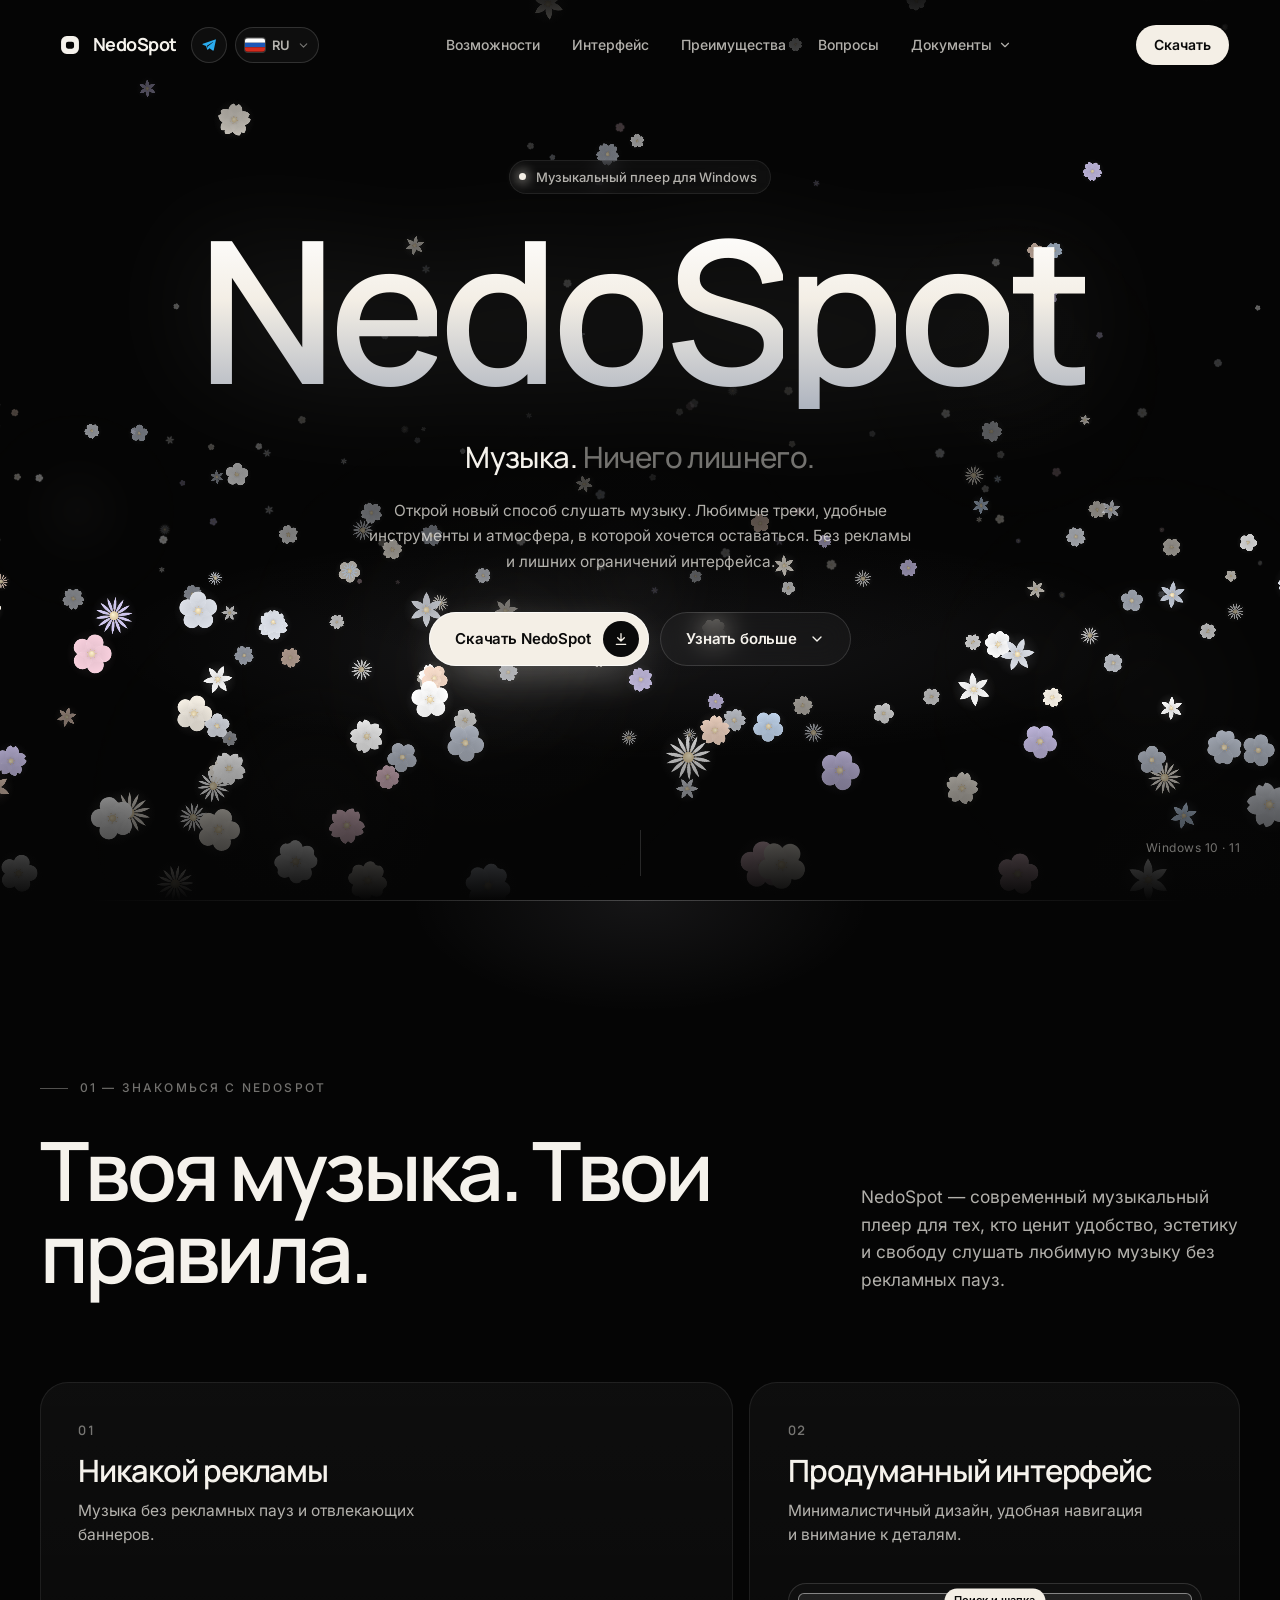
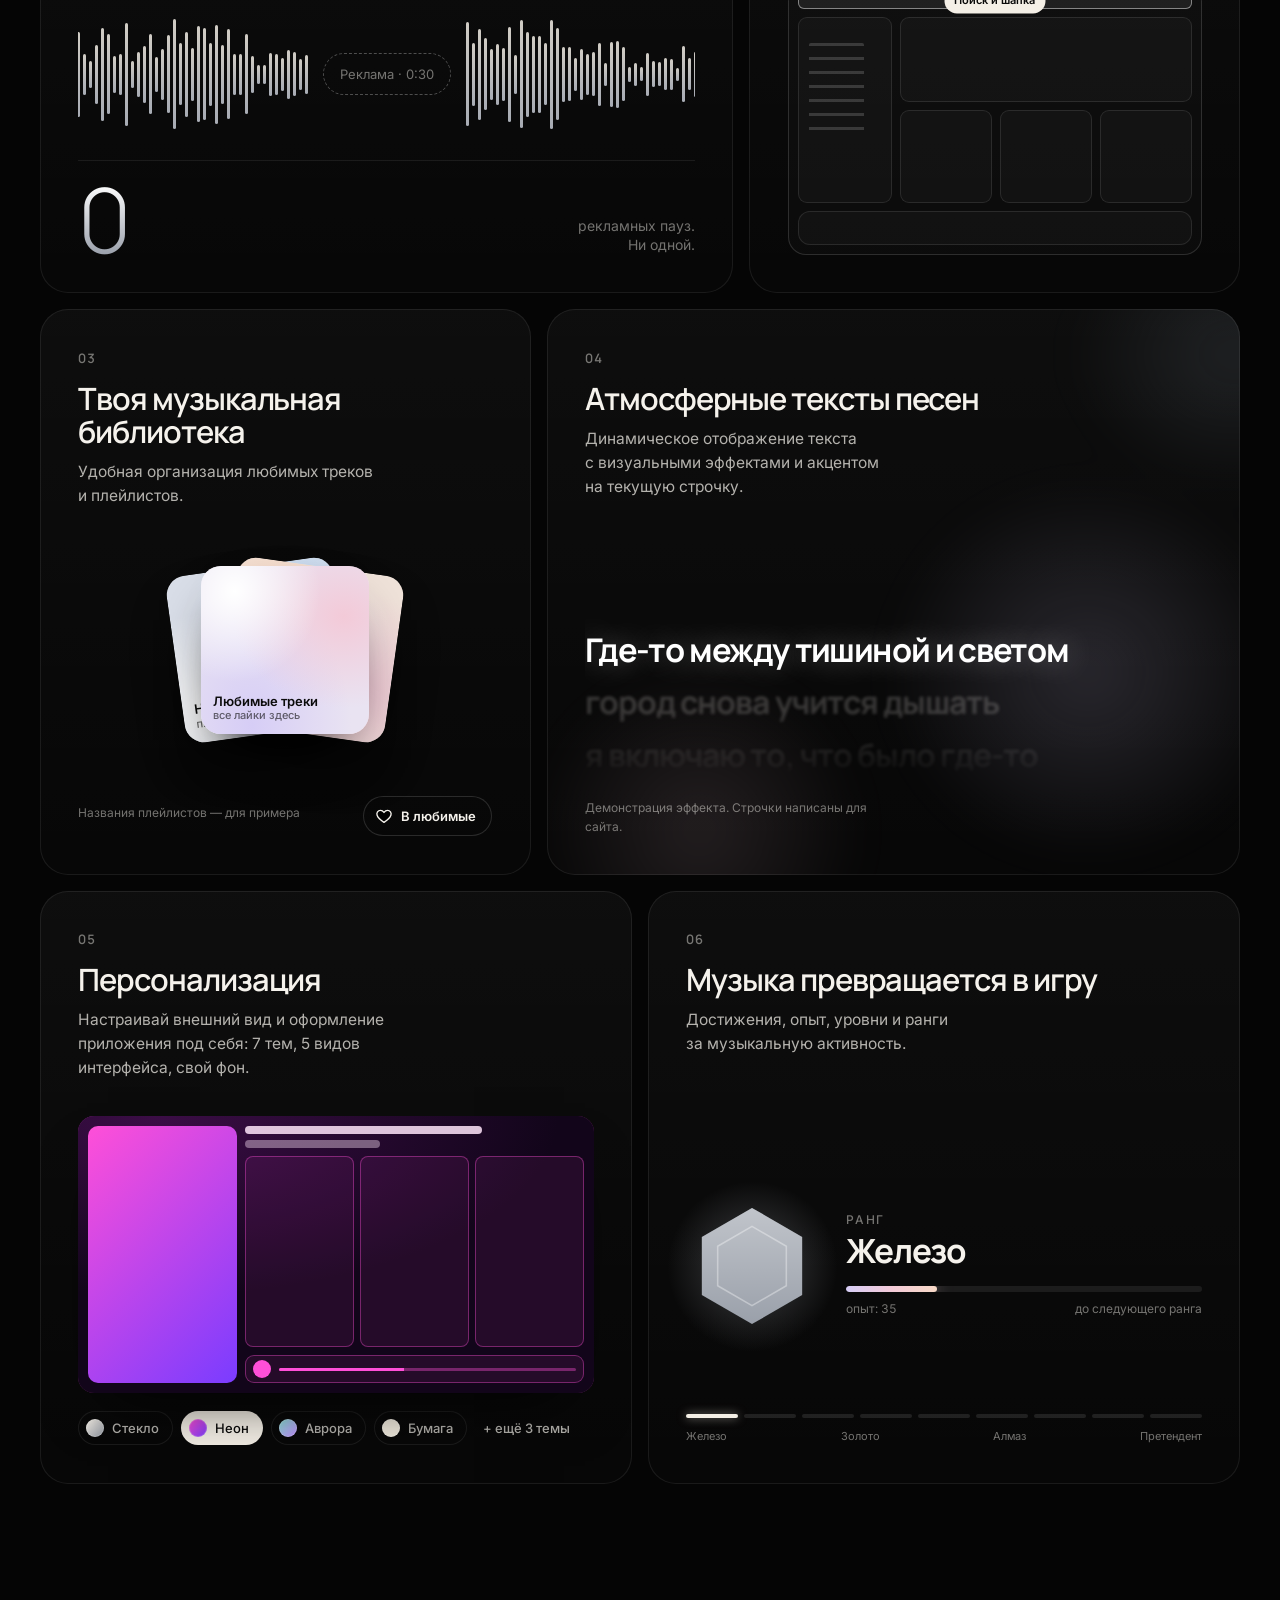
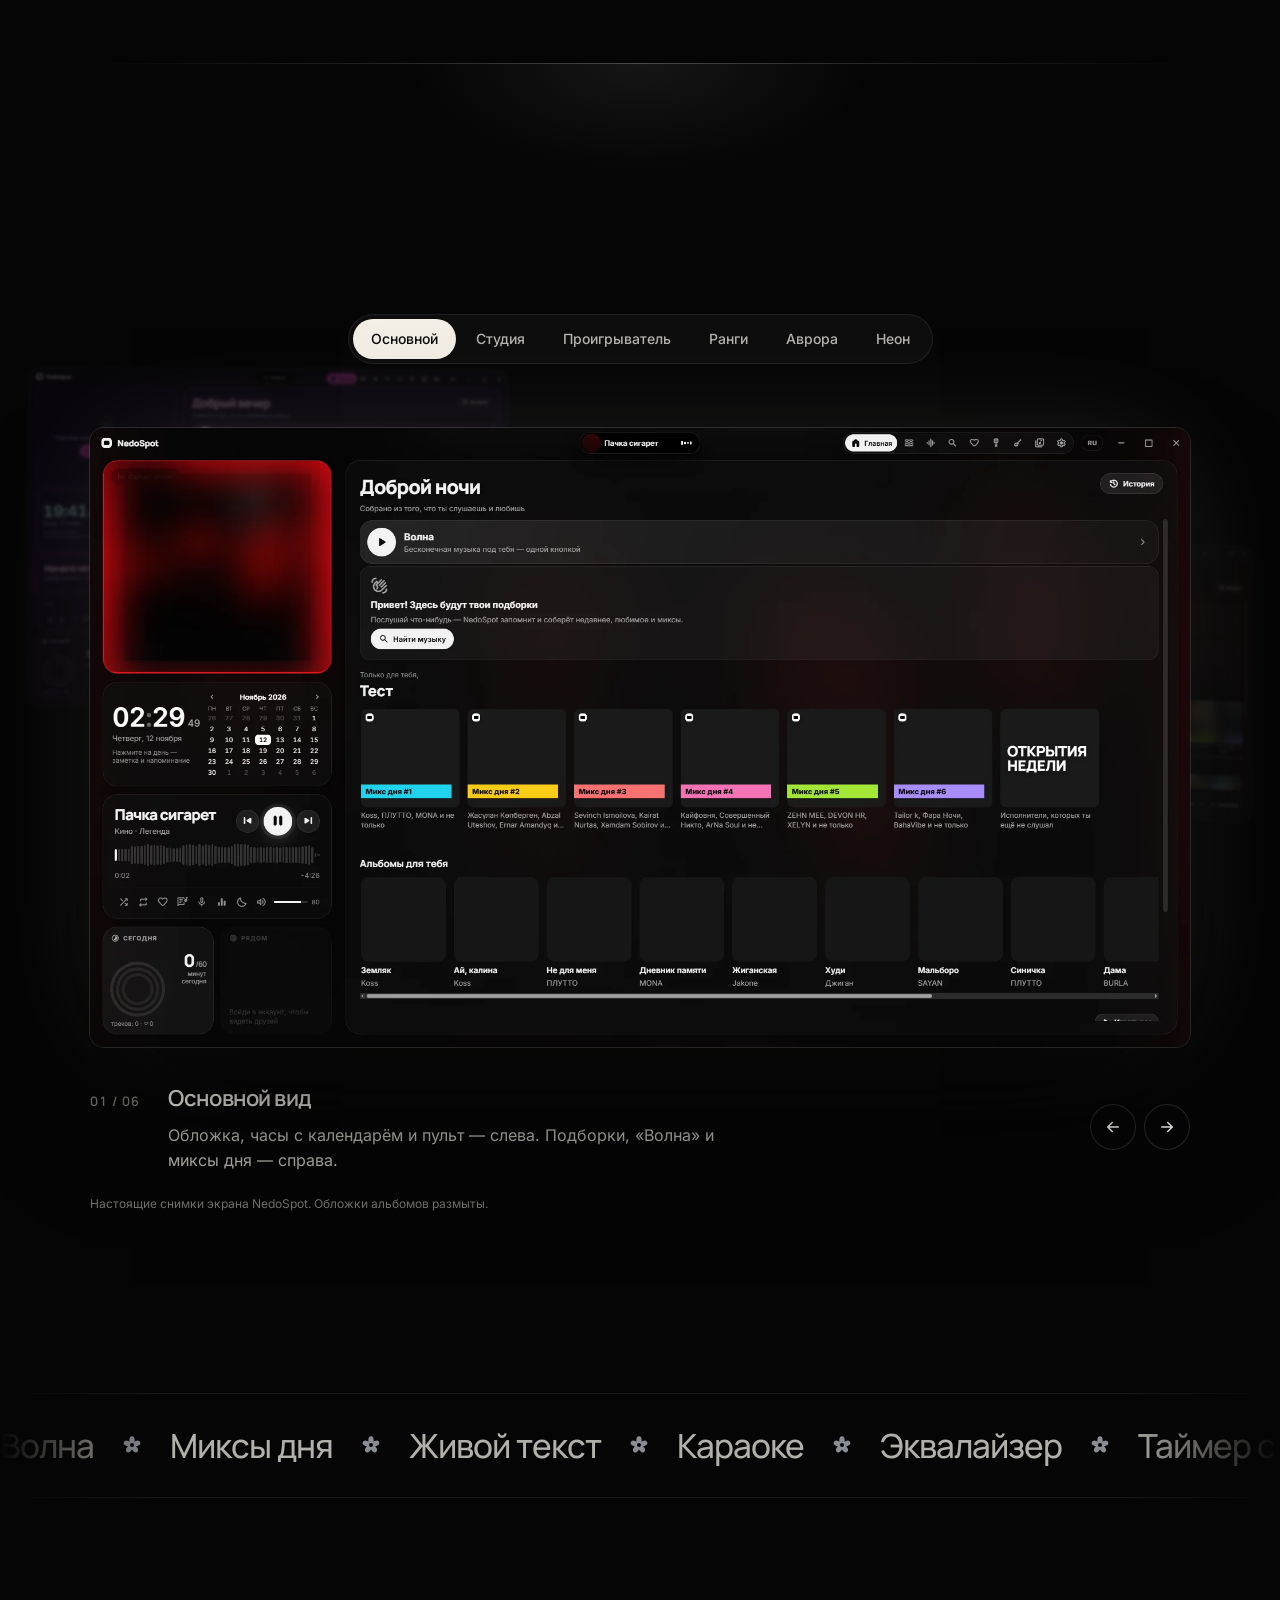
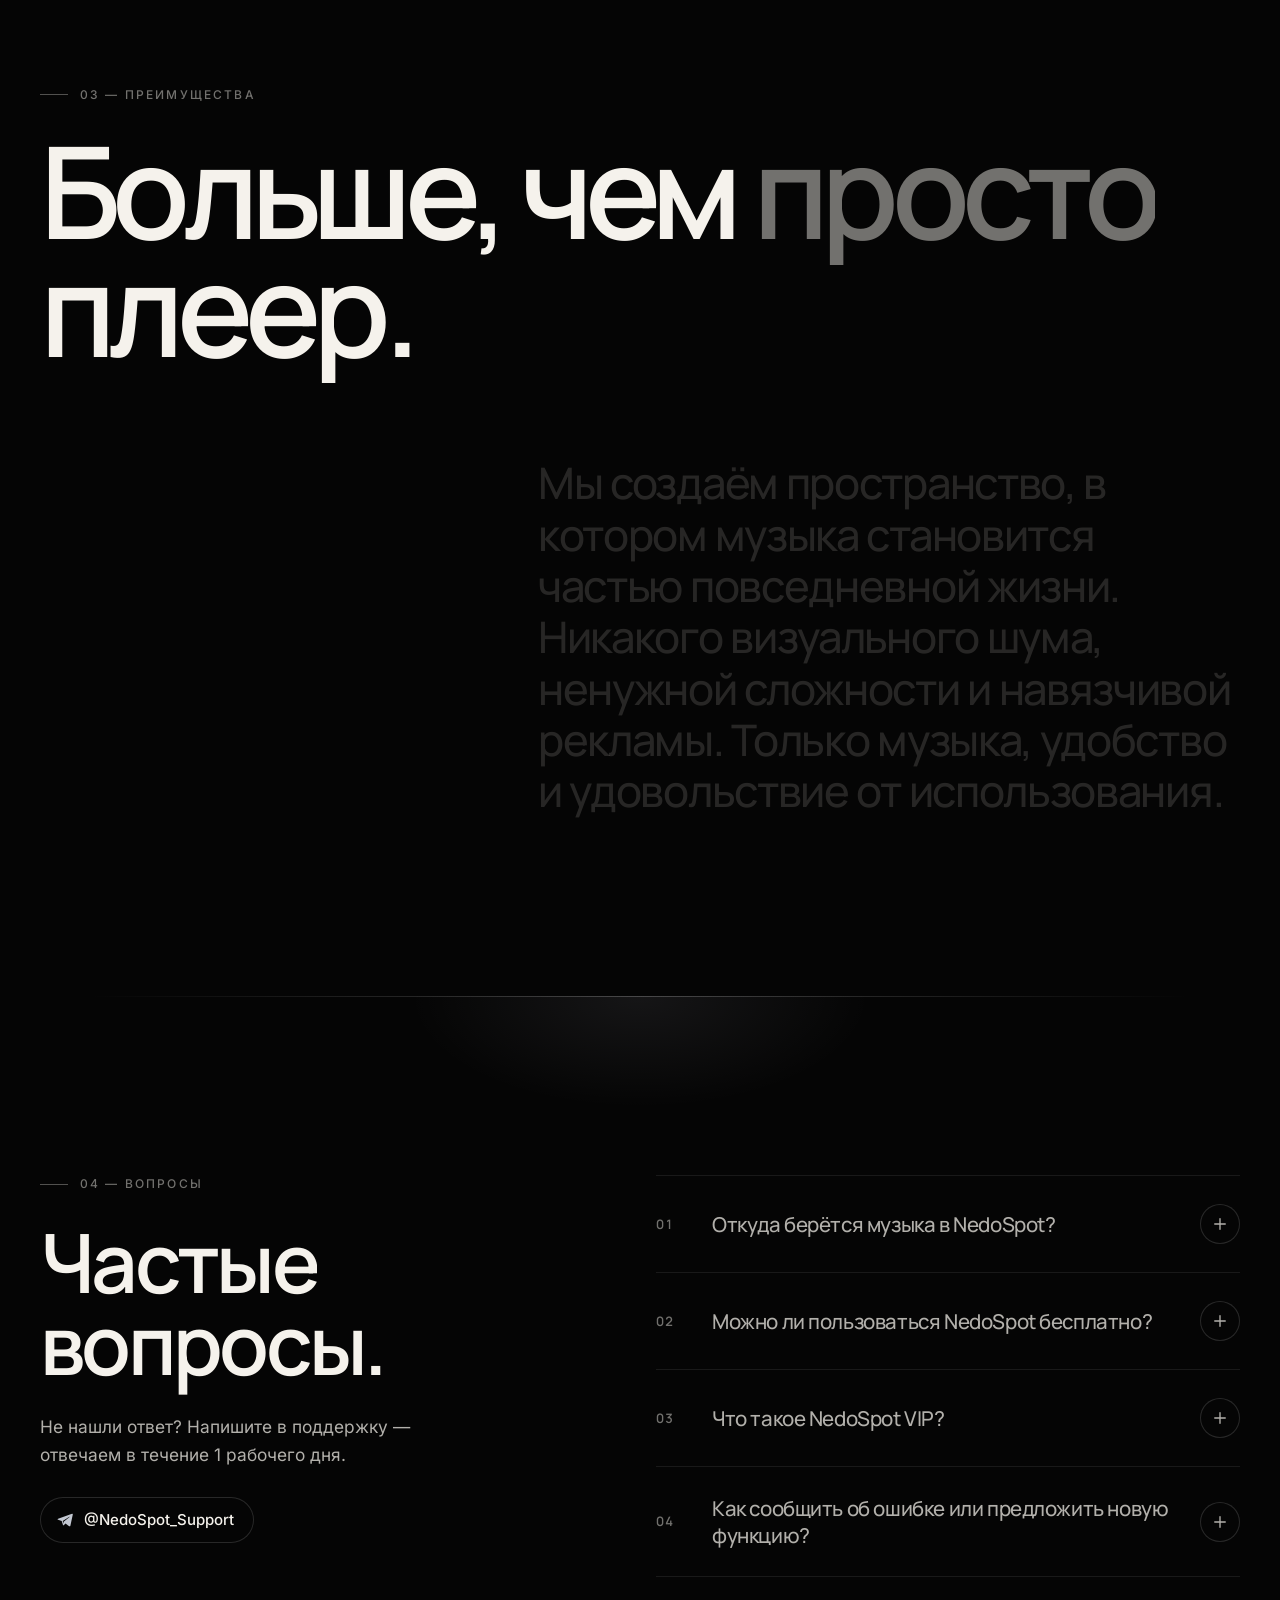
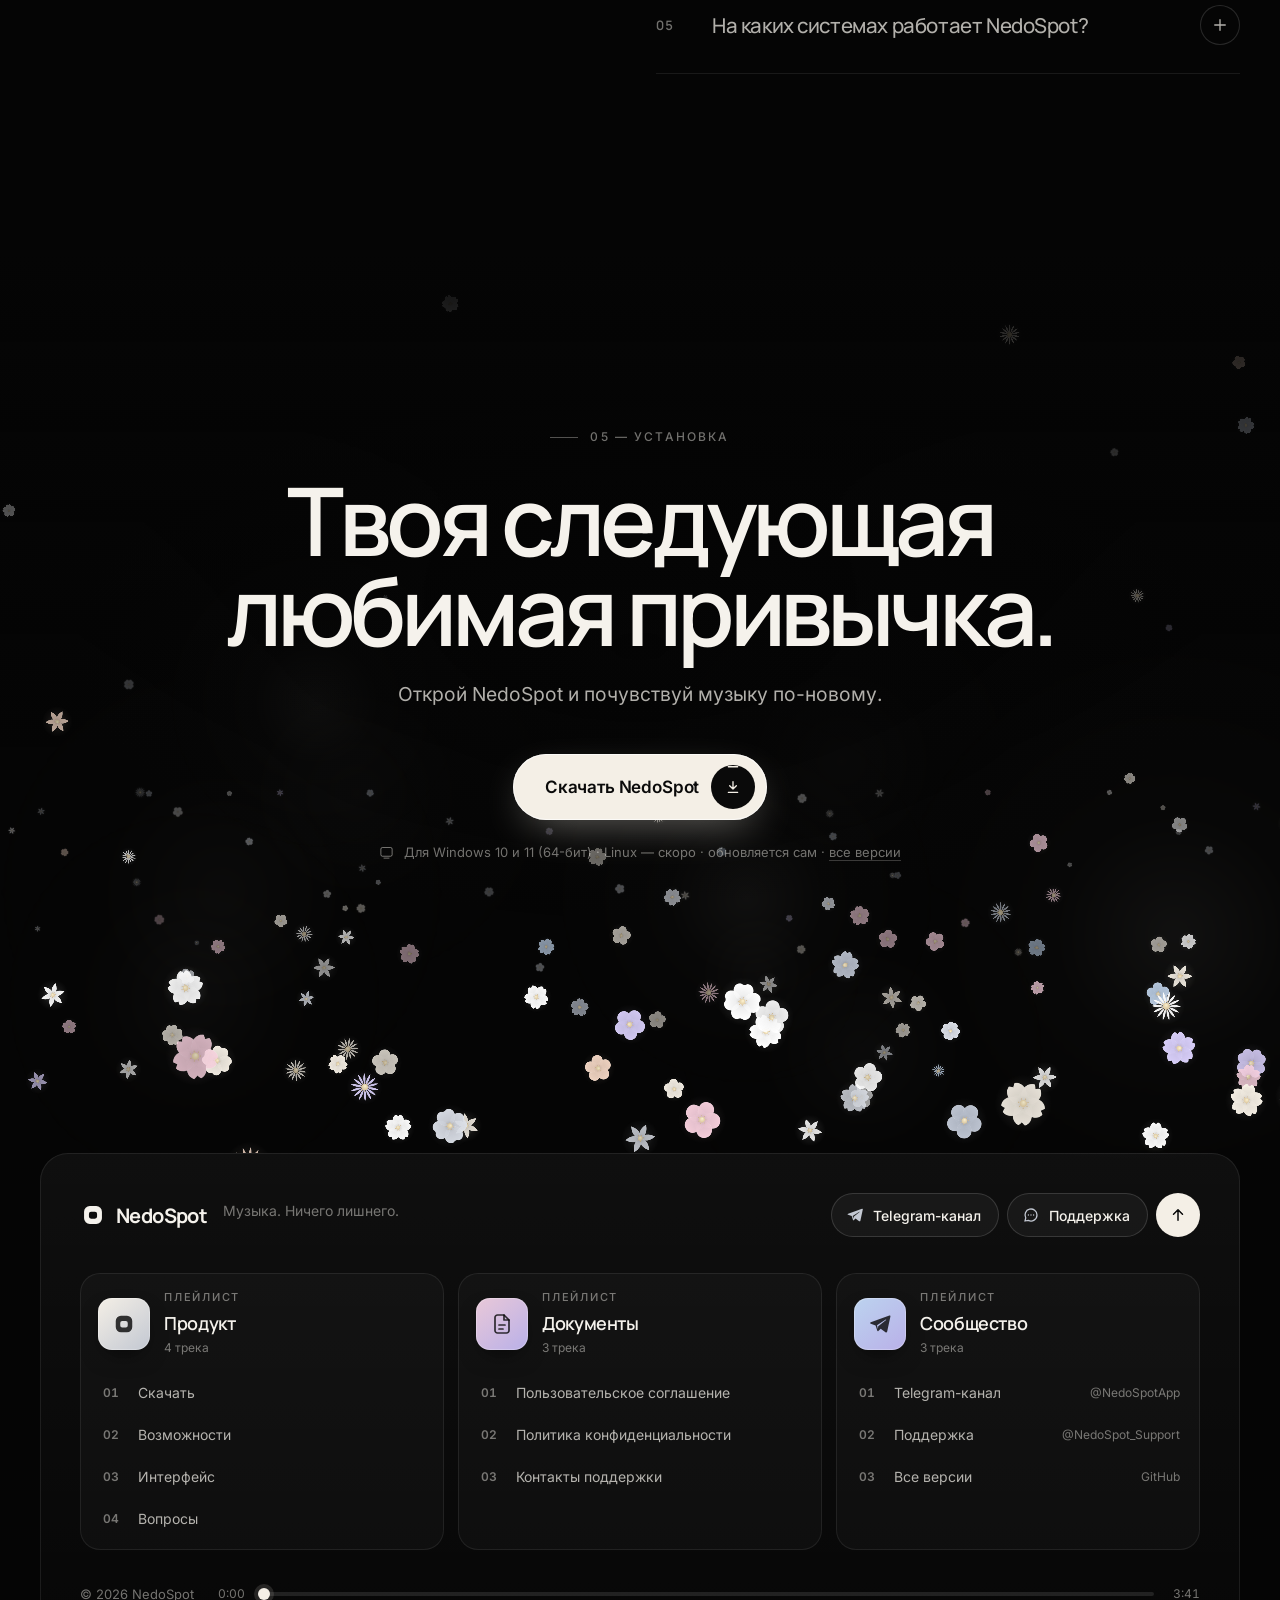
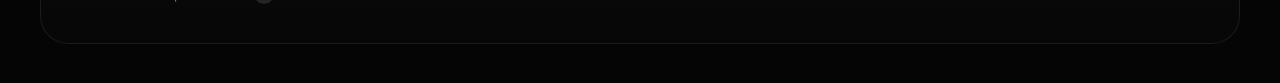
==== commit bb00c976: "Главная: «Мы в Telegram» и смена языка RU/EN, английская версия Co-Authored-By: Claude Opus 5.5 <nor" ====
--- a/index.html
+++ b/index.html
@@ -12,8 +12,19 @@
   <link rel="icon" type="image/png" href="assets/icon.png">
   <link rel="preload" href="assets/fonts/manrope-latin-wght-normal.woff2" as="font" type="font/woff2" crossorigin>
   <link rel="preload" href="assets/fonts/manrope-cyrillic-wght-normal.woff2" as="font" type="font/woff2" crossorigin>
-  <link rel="stylesheet" href="css/style.css?v=8">
-  <script>document.documentElement.classList.replace('no-js', 'js');</script>
+  <link rel="stylesheet" href="css/style.css?v=9">
+  <script>
+    /* язык — до отрисовки: тот же выбор, что на страницах документов */
+    (function () {
+      var d = document.documentElement, l = null;
+      d.classList.replace('no-js', 'js');
+      try { l = localStorage.getItem('ns-lang'); } catch (e) {}
+      var q = new URLSearchParams(location.search).get('lang');
+      if (q === 'ru' || q === 'en') l = q;
+      d.setAttribute('data-lang', l === 'en' ? 'en' : 'ru');
+      if (l === 'en') d.lang = 'en';
+    })();
+  </script>
 </head>
 <body>
   <!-- Значки, которые используются несколько раз -->
@@ -63,6 +74,7 @@
     <symbol id="i-chat" viewBox="0 0 24 24"><g fill="none" stroke="currentColor" stroke-width="1.7" stroke-linecap="round" stroke-linejoin="round"><path d="M20 12a8 8 0 0 1-11.6 7.1L4 20l1-4.1A8 8 0 1 1 20 12Z"/><path d="M8.5 12h.01M12 12h.01M15.5 12h.01"/></g></symbol>
     <symbol id="i-play" viewBox="0 0 24 24"><path fill="currentColor" d="M8 5.6v12.8c0 .8.9 1.3 1.6.9l10-6.4c.6-.4.6-1.4 0-1.8l-10-6.4C8.9 4.3 8 4.8 8 5.6Z"/></symbol>
     <symbol id="i-up" viewBox="0 0 24 24"><path fill="none" stroke="currentColor" stroke-width="2" stroke-linecap="round" stroke-linejoin="round" d="M12 19V5m-6 6 6-6 6 6"/></symbol>
+    <symbol id="i-check" viewBox="0 0 24 24"><path fill="none" stroke="currentColor" stroke-width="2.4" stroke-linecap="round" stroke-linejoin="round" d="m5 12.5 4.5 4.5L19 7.5"/></symbol>
     <symbol id="i-plus" viewBox="0 0 24 24"><path fill="none" stroke="currentColor" stroke-width="1.8" stroke-linecap="round" d="M12 5v14M5 12h14"/></symbol>
     <symbol id="i-win" viewBox="0 0 24 24">
       <rect x="3" y="4" width="18" height="14" rx="2.5" fill="none" stroke="currentColor" stroke-width="1.6"/>
@@ -73,27 +85,44 @@
   <!-- Навигация -->
   <header class="nav" id="nav">
     <div class="nav-inner">
-      <a class="brand" href="#top" aria-label="NedoSpot — наверх">
-        <svg aria-hidden="true"><use href="#i-logo"/></svg>
-        <span>NedoSpot</span>
-      </a>
-      <nav class="nav-links" aria-label="Разделы сайта">
-        <a href="#features">Возможности</a>
-        <a href="#interface">Интерфейс</a>
-        <a href="#advantages">Преимущества</a>
-        <a href="#faq">Вопросы</a>
+      <div class="nav-left">
+        <a class="brand" href="#top" aria-label="NedoSpot — наверх" data-i-attr="aria-label:nav.home">
+          <svg aria-hidden="true"><use href="#i-logo"/></svg>
+          <span>NedoSpot</span>
+        </a>
+        <a class="nav-tg" href="https://t.me/NedoSpotApp" target="_blank" rel="noopener" title="Telegram — @NedoSpotApp">
+          <svg aria-hidden="true"><use href="#i-tg"/></svg>
+          <span data-i="nav.tg">Мы в Telegram</span>
+        </a>
+        <div class="nlang" data-lang-box>
+          <button class="nlang-btn" type="button" aria-haspopup="true" aria-expanded="false" aria-controls="nlang-menu" aria-label="Язык / Language" title="Язык / Language">
+            <span class="nlang-cur" data-l="ru"><svg class="flag" viewBox="0 0 9 6" aria-hidden="true"><rect width="9" height="2" fill="#fff"/><rect y="2" width="9" height="2" fill="#1c57b8"/><rect y="4" width="9" height="2" fill="#d52b1e"/></svg><b>RU</b></span>
+            <span class="nlang-cur" data-l="en"><svg class="flag" viewBox="0 0 19 13" aria-hidden="true"><rect width="19" height="13" fill="#fff"/><rect y="0" width="19" height="1" fill="#c8202f"/><rect y="2" width="19" height="1" fill="#c8202f"/><rect y="4" width="19" height="1" fill="#c8202f"/><rect y="6" width="19" height="1" fill="#c8202f"/><rect y="8" width="19" height="1" fill="#c8202f"/><rect y="10" width="19" height="1" fill="#c8202f"/><rect y="12" width="19" height="1" fill="#c8202f"/><rect width="8" height="7" fill="#273a7a"/><circle cx="1.5" cy="1.5" r=".45" fill="#fff"/><circle cx="1.5" cy="3.5" r=".45" fill="#fff"/><circle cx="1.5" cy="5.5" r=".45" fill="#fff"/><circle cx="4" cy="1.5" r=".45" fill="#fff"/><circle cx="4" cy="3.5" r=".45" fill="#fff"/><circle cx="4" cy="5.5" r=".45" fill="#fff"/><circle cx="6.5" cy="1.5" r=".45" fill="#fff"/><circle cx="6.5" cy="3.5" r=".45" fill="#fff"/><circle cx="6.5" cy="5.5" r=".45" fill="#fff"/></svg><b>EN</b></span>
+            <svg class="chev" aria-hidden="true"><use href="#i-chev"/></svg>
+          </button>
+          <ul class="nlang-menu" id="nlang-menu" role="menu" aria-label="Язык / Language">
+            <li><button type="button" role="menuitemradio" data-set-lang="ru" aria-checked="true"><svg class="flag" viewBox="0 0 9 6" aria-hidden="true"><rect width="9" height="2" fill="#fff"/><rect y="2" width="9" height="2" fill="#1c57b8"/><rect y="4" width="9" height="2" fill="#d52b1e"/></svg><span>Русский</span><svg class="tick" aria-hidden="true"><use href="#i-check"/></svg></button></li>
+            <li><button type="button" role="menuitemradio" data-set-lang="en" aria-checked="false"><svg class="flag" viewBox="0 0 19 13" aria-hidden="true"><rect width="19" height="13" fill="#fff"/><rect y="0" width="19" height="1" fill="#c8202f"/><rect y="2" width="19" height="1" fill="#c8202f"/><rect y="4" width="19" height="1" fill="#c8202f"/><rect y="6" width="19" height="1" fill="#c8202f"/><rect y="8" width="19" height="1" fill="#c8202f"/><rect y="10" width="19" height="1" fill="#c8202f"/><rect y="12" width="19" height="1" fill="#c8202f"/><rect width="8" height="7" fill="#273a7a"/><circle cx="1.5" cy="1.5" r=".45" fill="#fff"/><circle cx="1.5" cy="3.5" r=".45" fill="#fff"/><circle cx="1.5" cy="5.5" r=".45" fill="#fff"/><circle cx="4" cy="1.5" r=".45" fill="#fff"/><circle cx="4" cy="3.5" r=".45" fill="#fff"/><circle cx="4" cy="5.5" r=".45" fill="#fff"/><circle cx="6.5" cy="1.5" r=".45" fill="#fff"/><circle cx="6.5" cy="3.5" r=".45" fill="#fff"/><circle cx="6.5" cy="5.5" r=".45" fill="#fff"/></svg><span>English</span><svg class="tick" aria-hidden="true"><use href="#i-check"/></svg></button></li>
+          </ul>
+        </div>
+      </div>
+      <nav class="nav-links" aria-label="Разделы сайта" data-i-attr="aria-label:nav.aria">
+        <a href="#features" data-i="nav.features">Возможности</a>
+        <a href="#interface" data-i="nav.interface">Интерфейс</a>
+        <a href="#advantages" data-i="nav.advantages">Преимущества</a>
+        <a href="#faq" data-i="nav.faq">Вопросы</a>
         <div class="nav-docs" data-docs>
-          <button class="nav-docs-btn" type="button" aria-haspopup="true" aria-expanded="false" aria-controls="nav-docs-menu">Документы<svg aria-hidden="true"><use href="#i-chev"/></svg></button>
-          <div class="nav-docs-menu" id="nav-docs-menu" role="menu" aria-label="Документы">
-            <a href="/terms" role="menuitem"><span class="nd-ic" aria-hidden="true"><svg><use href="#i-doc"/></svg></span><span class="nd-tx"><b>Пользовательское соглашение</b><small>Правила пользования NedoSpot</small></span></a>
-            <a href="/privacy" role="menuitem"><span class="nd-ic" aria-hidden="true"><svg><use href="#i-shield"/></svg></span><span class="nd-tx"><b>Политика конфиденциальности</b><small>Какие данные мы храним и зачем</small></span></a>
-            <a href="/support" role="menuitem"><span class="nd-ic" aria-hidden="true"><svg><use href="#i-chat"/></svg></span><span class="nd-tx"><b>Поддержка</b><small>@NedoSpot_Support · ответ за 1 рабочий день</small></span></a>
+          <button class="nav-docs-btn" type="button" aria-haspopup="true" aria-expanded="false" aria-controls="nav-docs-menu"><span data-i="nav.docs">Документы</span><svg aria-hidden="true"><use href="#i-chev"/></svg></button>
+          <div class="nav-docs-menu" id="nav-docs-menu" role="menu" aria-label="Документы" data-i-attr="aria-label:nav.docs">
+            <a href="/terms" role="menuitem"><span class="nd-ic" aria-hidden="true"><svg><use href="#i-doc"/></svg></span><span class="nd-tx"><b data-i="doc.terms">Пользовательское соглашение</b><small data-i="dd.terms">Правила пользования NedoSpot</small></span></a>
+            <a href="/privacy" role="menuitem"><span class="nd-ic" aria-hidden="true"><svg><use href="#i-shield"/></svg></span><span class="nd-tx"><b data-i="doc.privacy">Политика конфиденциальности</b><small data-i="dd.privacy">Какие данные мы храним и зачем</small></span></a>
+            <a href="/support" role="menuitem"><span class="nd-ic" aria-hidden="true"><svg><use href="#i-chat"/></svg></span><span class="nd-tx"><b data-i="doc.support">Поддержка</b><small data-i="dd.support">@NedoSpot_Support · ответ за 1 рабочий день</small></span></a>
           </div>
         </div>
       </nav>
       <div class="nav-right">
         <a class="nav-cta" href="#download">
-          Скачать
+          <span data-i="nav.download">Скачать</span>
           <svg aria-hidden="true"><use href="#i-down"/></svg>
         </a>
         <button class="burger" type="button" aria-label="Открыть меню" aria-expanded="false" aria-controls="mobile-menu">
@@ -104,16 +133,16 @@
   </header>
 
   <div class="mobile-menu" id="mobile-menu" aria-hidden="true">
-    <a href="#features" style="--i:0">Возможности</a>
-    <a href="#interface" style="--i:1">Интерфейс</a>
-    <a href="#advantages" style="--i:2">Преимущества</a>
-    <a href="#faq" style="--i:3">Вопросы</a>
-    <a href="#download" style="--i:4">Скачать</a>
+    <a href="#features" style="--i:0" data-i="nav.features">Возможности</a>
+    <a href="#interface" style="--i:1" data-i="nav.interface">Интерфейс</a>
+    <a href="#advantages" style="--i:2" data-i="nav.advantages">Преимущества</a>
+    <a href="#faq" style="--i:3" data-i="nav.faq">Вопросы</a>
+    <a href="#download" style="--i:4" data-i="nav.download">Скачать</a>
     <div class="mm-docs" style="--i:5">
-      <span>Документы</span>
-      <a href="/terms">Соглашение</a>
-      <a href="/privacy">Конфиденциальность</a>
-      <a href="/support">Поддержка</a>
+      <span data-i="nav.docs">Документы</span>
+      <a href="/terms" data-i="mm.terms">Соглашение</a>
+      <a href="/privacy" data-i="mm.privacy">Конфиденциальность</a>
+      <a href="/support" data-i="doc.support">Поддержка</a>
     </div>
   </div>
 
@@ -125,24 +154,24 @@
       <div class="hero-shade" aria-hidden="true"></div>
 
       <div class="hero-inner" data-hero-parallax>
-        <span class="hero-eyebrow hero-fade" style="--d:.05s"><span class="dot"></span>Музыкальный плеер для Windows</span>
+        <span class="hero-eyebrow hero-fade" style="--d:.05s"><span class="dot"></span><span data-i="hero.eyebrow">Музыкальный плеер для Windows</span></span>
         <h1 class="hero-title" aria-label="NedoSpot" data-letters>NedoSpot</h1>
-        <p class="hero-slogan hero-fade" style="--d:.85s">Музыка. <em>Ничего лишнего.</em></p>
-        <p class="hero-desc hero-fade" style="--d:1s">Открой новый способ слушать музыку. Любимые треки, удобные инструменты и&nbsp;атмосфера, в&nbsp;которой хочется оставаться. Без рекламы и&nbsp;лишних ограничений интерфейса.</p>
+        <p class="hero-slogan hero-fade" style="--d:.85s" data-i="hero.slogan">Музыка. <em>Ничего лишнего.</em></p>
+        <p class="hero-desc hero-fade" style="--d:1s" data-i="hero.desc">Открой новый способ слушать музыку. Любимые треки, удобные инструменты и&nbsp;атмосфера, в&nbsp;которой хочется оставаться. Без рекламы и&nbsp;лишних ограничений интерфейса.</p>
         <div class="hero-actions hero-fade" style="--d:1.15s">
           <a class="btn btn-primary" data-release href="https://github.com/kasenkovdaniil0-pixel/NedoSpot-releases/releases/latest" target="_blank" rel="noopener" data-magnetic>
-            Скачать NedoSpot
+            <span data-i="btn.dl">Скачать NedoSpot</span>
             <span class="ico" aria-hidden="true"><svg><use href="#i-down"/></svg><svg><use href="#i-down"/></svg></span>
           </a>
           <a class="btn btn-ghost" href="#features" data-magnetic>
-            Узнать больше
+            <span data-i="hero.more">Узнать больше</span>
             <svg class="chev" width="16" height="16" aria-hidden="true"><use href="#i-chev"/></svg>
           </a>
         </div>
       </div>
 
       <p class="hero-meta hero-fade" style="--d:1.6s">Windows 10 · 11</p>
-      <a class="scroll-cue hero-fade" style="--d:1.8s" href="#features" aria-label="Листай вниз">
+      <a class="scroll-cue hero-fade" style="--d:1.8s" href="#features" aria-label="Листай вниз" data-i-attr="aria-label:hero.scroll">
         <span class="line"></span>
       </a>
     </section>
@@ -152,26 +181,26 @@
       <div class="section-glow" aria-hidden="true"></div>
       <div class="wrap">
         <div class="sec-head">
-          <span class="label" data-reveal>01 — Знакомься с NedoSpot</span>
-          <h2 class="title split" data-split>Твоя музыка. Твои правила.</h2>
-          <p class="lead" data-reveal style="--d:200ms">NedoSpot — современный музыкальный плеер для тех, кто ценит удобство, эстетику и&nbsp;свободу слушать любимую музыку без рекламных пауз.</p>
+          <span class="label" data-reveal data-i="f.label">01 — Знакомься с NedoSpot</span>
+          <h2 class="title split" data-split data-i="f.title">Твоя музыка. Твои правила.</h2>
+          <p class="lead" data-reveal style="--d:200ms" data-i="f.lead">NedoSpot — современный музыкальный плеер для тех, кто ценит удобство, эстетику и&nbsp;свободу слушать любимую музыку без рекламных пауз.</p>
         </div>
 
         <div class="bento">
           <!-- 01 -->
           <article class="feat f-noads" data-reveal data-spot>
             <span class="feat-num">01</span>
-            <h3>Никакой рекламы</h3>
-            <p>Музыка без рекламных пауз и&nbsp;отвлекающих баннеров.</p>
+            <h3 data-i="f1.h">Никакой рекламы</h3>
+            <p data-i="f1.p">Музыка без рекламных пауз и&nbsp;отвлекающих баннеров.</p>
             <div class="feat-vis" aria-hidden="true">
               <div class="noads-track">
                 <div class="bars l" data-bars="90"></div>
-                <div class="ad"><span>Реклама · 0:30</span></div>
+                <div class="ad"><span data-i="f1.ad">Реклама · 0:30</span></div>
                 <div class="bars r" data-bars="90"></div>
               </div>
               <div class="noads-meta">
                 <span class="zero">0</span>
-                <span>рекламных пауз.<br>Ни одной.</span>
+                <span data-i="f1.zero">рекламных пауз.<br>Ни одной.</span>
               </div>
             </div>
           </article>
@@ -179,21 +208,21 @@
           <!-- 02 -->
           <article class="feat f-ui" data-reveal data-spot style="--d:120ms">
             <span class="feat-num">02</span>
-            <h3>Продуманный интерфейс</h3>
-            <p>Минималистичный дизайн, удобная навигация и&nbsp;внимание к&nbsp;деталям.</p>
+            <h3 data-i="f2.h">Продуманный интерфейс</h3>
+            <p data-i="f2.p">Минималистичный дизайн, удобная навигация и&nbsp;внимание к&nbsp;деталям.</p>
             <div class="feat-vis">
               <div class="wire" aria-hidden="true">
-                <div class="part p-top" data-label="Поиск и шапка" style="--i:0"></div>
-                <div class="part p-side" data-label="Разделы" style="--i:1"></div>
+                <div class="part p-top" data-label="Поиск и шапка" data-i-attr="data-label:wire.1" style="--i:0"></div>
+                <div class="part p-side" data-label="Разделы" data-i-attr="data-label:wire.2" style="--i:1"></div>
                 <div class="part p-main" style="--i:2">
-                  <div class="part" data-label="Сейчас играет" style="--i:3"></div>
+                  <div class="part" data-label="Сейчас играет" data-i-attr="data-label:wire.3" style="--i:3"></div>
                   <div class="sub">
-                    <div class="part" data-label="Миксы" style="--i:4"></div>
-                    <div class="part" data-label="Волна" style="--i:5"></div>
-                    <div class="part" data-label="Альбомы" style="--i:6"></div>
+                    <div class="part" data-label="Миксы" data-i-attr="data-label:wire.4" style="--i:4"></div>
+                    <div class="part" data-label="Волна" data-i-attr="data-label:wire.5" style="--i:5"></div>
+                    <div class="part" data-label="Альбомы" data-i-attr="data-label:wire.6" style="--i:6"></div>
                   </div>
                 </div>
-                <div class="part p-player" data-label="Плеер" style="--i:7"></div>
+                <div class="part p-player" data-label="Плеер" data-i-attr="data-label:wire.7" style="--i:7"></div>
               </div>
             </div>
           </article>
@@ -201,16 +230,16 @@
           <!-- 03 -->
           <article class="feat f-lib" data-reveal data-spot>
             <span class="feat-num">03</span>
-            <h3>Твоя музыкальная библиотека</h3>
-            <p>Удобная организация любимых треков и&nbsp;плейлистов.</p>
+            <h3 data-i="f3.h">Твоя музыкальная библиотека</h3>
+            <p data-i="f3.p">Удобная организация любимых треков и&nbsp;плейлистов.</p>
             <div class="feat-vis">
               <div class="stack" aria-hidden="true">
-                <div class="pl pl-1"><div class="art art-b"></div><div class="name"><span>Ночная поездка<small>плейлист</small></span></div></div>
-                <div class="pl pl-3"><div class="art art-c"></div><div class="name"><span>Для учёбы<small>плейлист</small></span></div></div>
-                <div class="pl pl-2"><div class="art art-a"></div><div class="name"><span>Любимые треки<small>все лайки здесь</small></span></div></div>
+                <div class="pl pl-1"><div class="art art-b"></div><div class="name"><span data-i="lib.1">Ночная поездка<small>плейлист</small></span></div></div>
+                <div class="pl pl-3"><div class="art art-c"></div><div class="name"><span data-i="lib.2">Для учёбы<small>плейлист</small></span></div></div>
+                <div class="pl pl-2"><div class="art art-a"></div><div class="name"><span data-i="lib.3">Любимые треки<small>все лайки здесь</small></span></div></div>
               </div>
               <div class="lib-row">
-                <small>Названия плейлистов — для примера</small>
+                <small data-i="lib.note">Названия плейлистов — для примера</small>
                 <button class="like" type="button" aria-pressed="false">
                   <svg aria-hidden="true"><use href="#i-heart"/></svg>
                   <span data-like-text>В любимые</span>
@@ -223,28 +252,28 @@
           <article class="feat f-lyrics" data-reveal data-spot style="--d:120ms">
             <div class="bg-blobs" aria-hidden="true"></div>
             <span class="feat-num">04</span>
-            <h3>Атмосферные тексты песен</h3>
-            <p>Динамическое отображение текста с&nbsp;визуальными эффектами и&nbsp;акцентом на&nbsp;текущую строчку.</p>
+            <h3 data-i="f4.h">Атмосферные тексты песен</h3>
+            <p data-i="f4.p">Динамическое отображение текста с&nbsp;визуальными эффектами и&nbsp;акцентом на&nbsp;текущую строчку.</p>
             <div class="feat-vis">
               <div class="lyr" aria-hidden="true">
                 <div class="lyr-list" data-lyrics>
-                  <div class="lyr-line">Где-то между тишиной и светом</div>
-                  <div class="lyr-line">город снова учится дышать</div>
-                  <div class="lyr-line">я включаю то, что было где-то</div>
-                  <div class="lyr-line">и не нужно ничего искать</div>
-                  <div class="lyr-line">просто музыка — и больше ничего</div>
-                  <div class="lyr-line">только звук, и ночь, и мы вдвоём</div>
+                  <div class="lyr-line" data-i="lyr.1">Где-то между тишиной и светом</div>
+                  <div class="lyr-line" data-i="lyr.2">город снова учится дышать</div>
+                  <div class="lyr-line" data-i="lyr.3">я включаю то, что было где-то</div>
+                  <div class="lyr-line" data-i="lyr.4">и не нужно ничего искать</div>
+                  <div class="lyr-line" data-i="lyr.5">просто музыка — и больше ничего</div>
+                  <div class="lyr-line" data-i="lyr.6">только звук, и ночь, и мы вдвоём</div>
                 </div>
               </div>
-              <p class="feat-note">Демонстрация эффекта. Строчки написаны для сайта.</p>
+              <p class="feat-note" data-i="f4.note">Демонстрация эффекта. Строчки написаны для сайта.</p>
             </div>
           </article>
 
           <!-- 05 -->
           <article class="feat f-theme" data-reveal data-spot>
             <span class="feat-num">05</span>
-            <h3>Персонализация</h3>
-            <p>Настраивай внешний вид и&nbsp;оформление приложения под себя: 7&nbsp;тем, 5&nbsp;видов интерфейса, свой фон.</p>
+            <h3 data-i="f5.h">Персонализация</h3>
+            <p data-i="f5.p">Настраивай внешний вид и&nbsp;оформление приложения под себя: 7&nbsp;тем, 5&nbsp;видов интерфейса, свой фон.</p>
             <div class="feat-vis theme-vis">
               <div class="mini" data-mini aria-hidden="true">
                 <div class="cover"></div>
@@ -254,15 +283,15 @@
                   <div class="bar"><span class="play"></span><span class="prog"></span></div>
                 </div>
               </div>
-              <div class="chips" role="group" aria-label="Темы оформления (пример)" data-chips></div>
+              <div class="chips" role="group" aria-label="Темы оформления (пример)" data-i-attr="aria-label:f5.aria" data-chips></div>
             </div>
           </article>
 
           <!-- 06 -->
           <article class="feat f-rank" data-reveal data-spot style="--d:120ms">
             <span class="feat-num">06</span>
-            <h3>Музыка превращается в игру</h3>
-            <p>Достижения, опыт, уровни и&nbsp;ранги за&nbsp;музыкальную активность.</p>
+            <h3 data-i="f6.h">Музыка превращается в игру</h3>
+            <p data-i="f6.p">Достижения, опыт, уровни и&nbsp;ранги за&nbsp;музыкальную активность.</p>
             <div class="feat-vis" aria-hidden="true">
               <div class="rank-vis">
                 <div class="badge" data-badge>
@@ -279,14 +308,14 @@
                   </svg>
                 </div>
                 <div>
-                  <div class="rank-name" data-rank-name><small>Ранг</small><span>Железо</span></div>
+                  <div class="rank-name" data-rank-name><small data-i="rank.label">Ранг</small><span>Железо</span></div>
                   <div class="xp"><i data-xp></i></div>
-                  <div class="xp-meta"><span data-xp-text>0 / 300 XP</span><span>до следующего ранга</span></div>
+                  <div class="xp-meta"><span data-xp-text>0 / 300 XP</span><span data-i="rank.next">до следующего ранга</span></div>
                 </div>
               </div>
               <div class="toast-zone" data-toasts></div>
               <div class="ladder" data-ladder></div>
-              <div class="ladder-names"><span>Железо</span><span>Золото</span><span>Алмаз</span><span>Претендент</span></div>
+              <div class="ladder-names"><span data-i="rank.0">Железо</span><span data-i="rank.3">Золото</span><span data-i="rank.5">Алмаз</span><span data-i="rank.8">Претендент</span></div>
             </div>
           </article>
         </div>
@@ -297,8 +326,8 @@
     <section class="section showcase" id="interface">
       <div class="section-glow" aria-hidden="true"></div>
       <div class="wrap">
-        <h2 class="sr-only">Интерфейс NedoSpot</h2>
-        <div class="tabs" role="tablist" aria-label="Виды интерфейса" data-reveal data-tabs>
+        <h2 class="sr-only" data-i="sc.h">Интерфейс NedoSpot</h2>
+        <div class="tabs" role="tablist" aria-label="Виды интерфейса" data-i-attr="aria-label:sc.tabs" data-reveal data-tabs>
           <span class="tab-ind" aria-hidden="true"></span>
         </div>
 
@@ -306,8 +335,8 @@
           <div class="stage-glow" aria-hidden="true"></div>
           <div class="win-back l" aria-hidden="true"><img alt="" data-back="l" loading="lazy" decoding="async"></div>
           <div class="win-back r" aria-hidden="true"><img alt="" data-back="r" loading="lazy" decoding="async"></div>
-          <button class="win-main" type="button" data-win aria-label="Открыть скриншот крупнее">
-            <span class="zoom-hint"><svg aria-hidden="true"><use href="#i-zoom"/></svg>Рассмотреть ближе</span>
+          <button class="win-main" type="button" data-win aria-label="Открыть скриншот крупнее" data-i-attr="aria-label:sc.open">
+            <span class="zoom-hint"><svg aria-hidden="true"><use href="#i-zoom"/></svg><span data-i="sc.zoom">Рассмотреть ближе</span></span>
           </button>
         </div>
 
@@ -316,27 +345,27 @@
           <h3 class="fade" data-cap-title></h3>
           <p class="fade" data-cap-text></p>
           <div class="view-ctrl">
-            <button class="round-btn" type="button" aria-label="Предыдущий вид" data-prev><svg aria-hidden="true"><use href="#i-left"/></svg></button>
-            <button class="round-btn" type="button" aria-label="Следующий вид" data-next><svg aria-hidden="true"><use href="#i-arrow"/></svg></button>
-          </div>
-        </div>
-        <p class="shots-note">Настоящие снимки экрана NedoSpot. Обложки альбомов размыты.</p>
+            <button class="round-btn" type="button" aria-label="Предыдущий вид" data-i-attr="aria-label:sc.prev" data-prev><svg aria-hidden="true"><use href="#i-left"/></svg></button>
+            <button class="round-btn" type="button" aria-label="Следующий вид" data-i-attr="aria-label:sc.next" data-next><svg aria-hidden="true"><use href="#i-arrow"/></svg></button>
+          </div>
+        </div>
+        <p class="shots-note" data-i="sc.note">Настоящие снимки экрана NedoSpot. Обложки альбомов размыты.</p>
       </div>
     </section>
 
-    <div class="marquee" aria-label="Что умеет NedoSpot">
+    <div class="marquee" aria-label="Что умеет NedoSpot" data-i-attr="aria-label:mq.aria">
       <div class="mq-track" data-marquee>
         <div class="mq-group">
-          <span class="mq-item">Волна<svg aria-hidden="true"><use href="#i-flower"/></svg></span>
-          <span class="mq-item">Миксы дня<svg aria-hidden="true"><use href="#i-flower"/></svg></span>
-          <span class="mq-item">Живой текст<svg aria-hidden="true"><use href="#i-flower"/></svg></span>
-          <span class="mq-item">Караоке<svg aria-hidden="true"><use href="#i-flower"/></svg></span>
-          <span class="mq-item">Эквалайзер<svg aria-hidden="true"><use href="#i-flower"/></svg></span>
-          <span class="mq-item">Таймер сна<svg aria-hidden="true"><use href="#i-flower"/></svg></span>
-          <span class="mq-item">Комнаты с друзьями<svg aria-hidden="true"><use href="#i-flower"/></svg></span>
-          <span class="mq-item">Dynamic Island<svg aria-hidden="true"><use href="#i-flower"/></svg></span>
-          <span class="mq-item">Свои файлы<svg aria-hidden="true"><use href="#i-flower"/></svg></span>
-          <span class="mq-item">Минуса<svg aria-hidden="true"><use href="#i-flower"/></svg></span>
+          <span class="mq-item"><span data-i="mq.1">Волна</span><svg aria-hidden="true"><use href="#i-flower"/></svg></span>
+          <span class="mq-item"><span data-i="mq.2">Миксы дня</span><svg aria-hidden="true"><use href="#i-flower"/></svg></span>
+          <span class="mq-item"><span data-i="mq.3">Живой текст</span><svg aria-hidden="true"><use href="#i-flower"/></svg></span>
+          <span class="mq-item"><span data-i="mq.4">Караоке</span><svg aria-hidden="true"><use href="#i-flower"/></svg></span>
+          <span class="mq-item"><span data-i="mq.5">Эквалайзер</span><svg aria-hidden="true"><use href="#i-flower"/></svg></span>
+          <span class="mq-item"><span data-i="mq.6">Таймер сна</span><svg aria-hidden="true"><use href="#i-flower"/></svg></span>
+          <span class="mq-item"><span data-i="mq.7">Комнаты с друзьями</span><svg aria-hidden="true"><use href="#i-flower"/></svg></span>
+          <span class="mq-item"><span data-i="mq.8">Dynamic Island</span><svg aria-hidden="true"><use href="#i-flower"/></svg></span>
+          <span class="mq-item"><span data-i="mq.9">Свои файлы</span><svg aria-hidden="true"><use href="#i-flower"/></svg></span>
+          <span class="mq-item"><span data-i="mq.10">Минуса</span><svg aria-hidden="true"><use href="#i-flower"/></svg></span>
         </div>
       </div>
     </div>
@@ -344,9 +373,9 @@
     <!-- 4. Преимущества -->
     <section class="section manifesto" id="advantages">
       <div class="wrap">
-        <span class="label" data-reveal>03 — Преимущества</span>
-        <h2 class="mega split" data-split>Больше, чем <span class="soft">просто</span> плеер.</h2>
-        <p class="manifesto-text" data-words>Мы создаём пространство, в котором музыка становится частью повседневной жизни. Никакого визуального шума, ненужной сложности и навязчивой рекламы. Только музыка, удобство и удовольствие от использования.</p>
+        <span class="label" data-reveal data-i="m.label">03 — Преимущества</span>
+        <h2 class="mega split" data-split data-i="m.title">Больше, чем <span class="soft">просто</span> плеер.</h2>
+        <p class="manifesto-text" data-words data-i="m.text">Мы создаём пространство, в котором музыка становится частью повседневной жизни. Никакого визуального шума, ненужной сложности и навязчивой рекламы. Только музыка, удобство и удовольствие от использования.</p>
       </div>
     </section>
 
@@ -355,9 +384,9 @@
       <div class="section-glow" aria-hidden="true"></div>
       <div class="wrap faq-grid">
         <div class="faq-head">
-          <span class="label" data-reveal>04 — Вопросы</span>
-          <h2 class="title split" data-split>Частые вопросы.</h2>
-          <p class="lead" data-reveal style="--d:200ms">Не нашли ответ? Напишите в&nbsp;поддержку — отвечаем в&nbsp;течение 1&nbsp;рабочего дня.</p>
+          <span class="label" data-reveal data-i="q.label">04 — Вопросы</span>
+          <h2 class="title split" data-split data-i="q.title">Частые вопросы.</h2>
+          <p class="lead" data-reveal style="--d:200ms" data-i="q.lead">Не нашли ответ? Напишите в&nbsp;поддержку — отвечаем в&nbsp;течение 1&nbsp;рабочего дня.</p>
           <a class="faq-tg" data-reveal style="--d:300ms" href="https://t.me/NedoSpot_Support" target="_blank" rel="noopener">
             <svg aria-hidden="true"><use href="#i-tg"/></svg>
             <span>@NedoSpot_Support</span>
@@ -368,60 +397,60 @@
             <h3>
               <button class="faq-q" type="button" id="faq-q1" aria-expanded="false" aria-controls="faq-a1">
                 <span class="faq-n">01</span>
-                <span class="faq-t">Откуда берётся музыка в NedoSpot?</span>
+                <span class="faq-t" data-i="q.1">Откуда берётся музыка в NedoSpot?</span>
                 <span class="faq-ic" aria-hidden="true"><svg><use href="#i-plus"/></svg></span>
               </button>
             </h3>
             <div class="faq-a" id="faq-a1" role="region" aria-labelledby="faq-q1">
-              <div class="faq-in"><p>Из SoundCloud и YouTube Music. Поиск идёт сразу по всем источникам.</p></div>
+              <div class="faq-in"><p data-i="a.1">Из SoundCloud и YouTube Music. Поиск идёт сразу по всем источникам.</p></div>
             </div>
           </div>
           <div class="faq-item" data-reveal style="--d:70ms">
             <h3>
               <button class="faq-q" type="button" id="faq-q2" aria-expanded="false" aria-controls="faq-a2">
                 <span class="faq-n">02</span>
-                <span class="faq-t">Можно ли пользоваться NedoSpot бесплатно?</span>
+                <span class="faq-t" data-i="q.2">Можно ли пользоваться NedoSpot бесплатно?</span>
                 <span class="faq-ic" aria-hidden="true"><svg><use href="#i-plus"/></svg></span>
               </button>
             </h3>
             <div class="faq-a" id="faq-a2" role="region" aria-labelledby="faq-q2">
-              <div class="faq-in"><p>Конечно. В NedoSpot нет рекламы, и пользоваться им можно бесплатно. VIP-подписка помогает поддерживать проект и даёт дополнительные полезные функции.</p></div>
+              <div class="faq-in"><p data-i="a.2">Конечно. В NedoSpot нет рекламы, и пользоваться им можно бесплатно. VIP-подписка помогает поддерживать проект и даёт дополнительные полезные функции.</p></div>
             </div>
           </div>
           <div class="faq-item" data-reveal style="--d:140ms">
             <h3>
               <button class="faq-q" type="button" id="faq-q3" aria-expanded="false" aria-controls="faq-a3">
                 <span class="faq-n">03</span>
-                <span class="faq-t">Что такое NedoSpot VIP?</span>
+                <span class="faq-t" data-i="q.3">Что такое NedoSpot VIP?</span>
                 <span class="faq-ic" aria-hidden="true"><svg><use href="#i-plus"/></svg></span>
               </button>
             </h3>
             <div class="faq-a" id="faq-a3" role="region" aria-labelledby="faq-q3">
-              <div class="faq-in"><p>Подписка, которая даёт дополнительные полезные функции.</p></div>
+              <div class="faq-in"><p data-i="a.3">Подписка, которая даёт дополнительные полезные функции.</p></div>
             </div>
           </div>
           <div class="faq-item" data-reveal style="--d:210ms">
             <h3>
               <button class="faq-q" type="button" id="faq-q4" aria-expanded="false" aria-controls="faq-a4">
                 <span class="faq-n">04</span>
-                <span class="faq-t">Как сообщить об ошибке или предложить новую функцию?</span>
+                <span class="faq-t" data-i="q.4">Как сообщить об ошибке или предложить новую функцию?</span>
                 <span class="faq-ic" aria-hidden="true"><svg><use href="#i-plus"/></svg></span>
               </button>
             </h3>
             <div class="faq-a" id="faq-a4" role="region" aria-labelledby="faq-q4">
-              <div class="faq-in"><p>Напишите нам в Telegram — <a href="https://t.me/NedoSpot_Support" target="_blank" rel="noopener">@NedoSpot_Support</a>. Подробнее — на странице <a href="/support">«Контакты поддержки»</a>.</p></div>
+              <div class="faq-in"><p data-i="a.4">Напишите нам в Telegram — <a href="https://t.me/NedoSpot_Support" target="_blank" rel="noopener">@NedoSpot_Support</a>. Подробнее — на странице <a href="/support">«Контакты поддержки»</a>.</p></div>
             </div>
           </div>
           <div class="faq-item" data-reveal style="--d:280ms">
             <h3>
               <button class="faq-q" type="button" id="faq-q5" aria-expanded="false" aria-controls="faq-a5">
                 <span class="faq-n">05</span>
-                <span class="faq-t">На каких системах работает NedoSpot?</span>
+                <span class="faq-t" data-i="q.5">На каких системах работает NedoSpot?</span>
                 <span class="faq-ic" aria-hidden="true"><svg><use href="#i-plus"/></svg></span>
               </button>
             </h3>
             <div class="faq-a" id="faq-a5" role="region" aria-labelledby="faq-q5">
-              <div class="faq-in"><p>Сейчас NedoSpot работает на Windows 10 и 11. Скоро выйдут версии для Linux и Android.</p></div>
+              <div class="faq-in"><p data-i="a.5">Сейчас NedoSpot работает на Windows 10 и 11. Скоро выйдут версии для Linux и Android.</p></div>
             </div>
           </div>
         </div>
@@ -433,18 +462,18 @@
       <canvas class="install-canvas" aria-hidden="true"></canvas>
       <div class="install-shade" aria-hidden="true"></div>
       <div class="install-inner">
-        <span class="label" data-reveal>05 — Установка</span>
-        <h2 class="split" data-split>Твоя следующая любимая привычка.</h2>
-        <p class="sub" data-reveal style="--d:250ms">Открой NedoSpot и&nbsp;почувствуй музыку по-новому.</p>
+        <span class="label" data-reveal data-i="i.label">05 — Установка</span>
+        <h2 class="split" data-split data-i="i.title">Твоя следующая любимая привычка.</h2>
+        <p class="sub" data-reveal style="--d:250ms" data-i="i.sub">Открой NedoSpot и&nbsp;почувствуй музыку по-новому.</p>
         <div class="cta-row" data-reveal style="--d:400ms">
           <a class="btn btn-primary btn-lg" data-release href="https://github.com/kasenkovdaniil0-pixel/NedoSpot-releases/releases/latest" target="_blank" rel="noopener" data-magnetic>
-            Скачать NedoSpot
+            <span data-i="btn.dl">Скачать NedoSpot</span>
             <span class="ico" aria-hidden="true"><svg><use href="#i-down"/></svg><svg><use href="#i-down"/></svg></span>
           </a>
         </div>
         <p class="platform" data-reveal style="--d:550ms">
           <svg aria-hidden="true"><use href="#i-win"/></svg>
-          <span>Для Windows 10 и 11 (64-бит) · Linux — скоро · обновляется сам · <a href="https://github.com/kasenkovdaniil0-pixel/NedoSpot-releases/releases" target="_blank" rel="noopener">все версии</a></span>
+          <span data-i="i.plat">Для Windows 10 и 11 (64-бит) · Linux — скоро · обновляется сам · <a href="https://github.com/kasenkovdaniil0-pixel/NedoSpot-releases/releases" target="_blank" rel="noopener">все версии</a></span>
         </p>
       </div>
     </section>
@@ -456,47 +485,47 @@
         <div class="foot-head">
           <div class="foot-about">
             <a class="brand" href="#top"><svg aria-hidden="true"><use href="#i-logo"/></svg><span>NedoSpot</span></a>
-            <p>Музыка. Ничего лишнего.</p>
+            <p data-i="foot.slogan">Музыка. Ничего лишнего.</p>
           </div>
           <div class="foot-actions">
-            <a class="foot-btn" href="https://t.me/NedoSpotApp" target="_blank" rel="noopener"><svg aria-hidden="true"><use href="#i-tg"/></svg><span>Telegram-канал</span></a>
-            <a class="foot-btn" href="https://t.me/NedoSpot_Support" target="_blank" rel="noopener"><svg aria-hidden="true"><use href="#i-chat"/></svg><span>Поддержка</span></a>
-            <a class="foot-up" href="#top" aria-label="Наверх" title="Наверх"><svg aria-hidden="true"><use href="#i-up"/></svg></a>
+            <a class="foot-btn" href="https://t.me/NedoSpotApp" target="_blank" rel="noopener"><svg aria-hidden="true"><use href="#i-tg"/></svg><span data-i="foot.tg">Telegram-канал</span></a>
+            <a class="foot-btn" href="https://t.me/NedoSpot_Support" target="_blank" rel="noopener"><svg aria-hidden="true"><use href="#i-chat"/></svg><span data-i="foot.support">Поддержка</span></a>
+            <a class="foot-up" href="#top" aria-label="Наверх" title="Наверх" data-i-attr="aria-label:foot.up;title:foot.up"><svg aria-hidden="true"><use href="#i-up"/></svg></a>
           </div>
         </div>
         <div class="foot-lists">
-          <nav class="fpl fpl-a" aria-label="Продукт">
+          <nav class="fpl fpl-a" aria-label="Продукт" data-i-attr="aria-label:fpl.a">
             <div class="fpl-head">
               <span class="fpl-cover" aria-hidden="true"><svg><use href="#i-logo"/></svg></span>
-              <span class="fpl-info"><small>Плейлист</small><b>Продукт</b><em>4 трека</em></span>
+              <span class="fpl-info"><small data-i="fpl.pl">Плейлист</small><b data-i="fpl.a">Продукт</b><em data-i="fpl.n4">4 трека</em></span>
             </div>
             <ol class="fpl-list">
-              <li><a href="#download"><span class="fpl-n"><i>01</i><svg aria-hidden="true"><use href="#i-play"/></svg></span><span class="fpl-t">Скачать</span><span class="fpl-d"></span></a></li>
-              <li><a href="#features"><span class="fpl-n"><i>02</i><svg aria-hidden="true"><use href="#i-play"/></svg></span><span class="fpl-t">Возможности</span><span class="fpl-d"></span></a></li>
-              <li><a href="#interface"><span class="fpl-n"><i>03</i><svg aria-hidden="true"><use href="#i-play"/></svg></span><span class="fpl-t">Интерфейс</span><span class="fpl-d"></span></a></li>
-              <li><a href="#faq"><span class="fpl-n"><i>04</i><svg aria-hidden="true"><use href="#i-play"/></svg></span><span class="fpl-t">Вопросы</span><span class="fpl-d"></span></a></li>
+              <li><a href="#download"><span class="fpl-n"><i>01</i><svg aria-hidden="true"><use href="#i-play"/></svg></span><span class="fpl-t" data-i="nav.download">Скачать</span><span class="fpl-d"></span></a></li>
+              <li><a href="#features"><span class="fpl-n"><i>02</i><svg aria-hidden="true"><use href="#i-play"/></svg></span><span class="fpl-t" data-i="nav.features">Возможности</span><span class="fpl-d"></span></a></li>
+              <li><a href="#interface"><span class="fpl-n"><i>03</i><svg aria-hidden="true"><use href="#i-play"/></svg></span><span class="fpl-t" data-i="nav.interface">Интерфейс</span><span class="fpl-d"></span></a></li>
+              <li><a href="#faq"><span class="fpl-n"><i>04</i><svg aria-hidden="true"><use href="#i-play"/></svg></span><span class="fpl-t" data-i="nav.faq">Вопросы</span><span class="fpl-d"></span></a></li>
             </ol>
           </nav>
-          <nav class="fpl fpl-b" aria-label="Документы">
+          <nav class="fpl fpl-b" aria-label="Документы" data-i-attr="aria-label:nav.docs">
             <div class="fpl-head">
               <span class="fpl-cover" aria-hidden="true"><svg><use href="#i-doc"/></svg></span>
-              <span class="fpl-info"><small>Плейлист</small><b>Документы</b><em>3 трека</em></span>
+              <span class="fpl-info"><small data-i="fpl.pl">Плейлист</small><b data-i="nav.docs">Документы</b><em data-i="fpl.n3">3 трека</em></span>
             </div>
             <ol class="fpl-list">
-              <li><a href="/terms"><span class="fpl-n"><i>01</i><svg aria-hidden="true"><use href="#i-play"/></svg></span><span class="fpl-t">Пользовательское соглашение</span><span class="fpl-d"></span></a></li>
-              <li><a href="/privacy"><span class="fpl-n"><i>02</i><svg aria-hidden="true"><use href="#i-play"/></svg></span><span class="fpl-t">Политика конфиденциальности</span><span class="fpl-d"></span></a></li>
-              <li><a href="/support"><span class="fpl-n"><i>03</i><svg aria-hidden="true"><use href="#i-play"/></svg></span><span class="fpl-t">Контакты поддержки</span><span class="fpl-d"></span></a></li>
+              <li><a href="/terms"><span class="fpl-n"><i>01</i><svg aria-hidden="true"><use href="#i-play"/></svg></span><span class="fpl-t" data-i="doc.terms">Пользовательское соглашение</span><span class="fpl-d"></span></a></li>
+              <li><a href="/privacy"><span class="fpl-n"><i>02</i><svg aria-hidden="true"><use href="#i-play"/></svg></span><span class="fpl-t" data-i="doc.privacy">Политика конфиденциальности</span><span class="fpl-d"></span></a></li>
+              <li><a href="/support"><span class="fpl-n"><i>03</i><svg aria-hidden="true"><use href="#i-play"/></svg></span><span class="fpl-t" data-i="foot.supc">Контакты поддержки</span><span class="fpl-d"></span></a></li>
             </ol>
           </nav>
-          <nav class="fpl fpl-c" aria-label="Сообщество">
+          <nav class="fpl fpl-c" aria-label="Сообщество" data-i-attr="aria-label:fpl.c">
             <div class="fpl-head">
               <span class="fpl-cover" aria-hidden="true"><svg><use href="#i-tg"/></svg></span>
-              <span class="fpl-info"><small>Плейлист</small><b>Сообщество</b><em>3 трека</em></span>
+              <span class="fpl-info"><small data-i="fpl.pl">Плейлист</small><b data-i="fpl.c">Сообщество</b><em data-i="fpl.n3">3 трека</em></span>
             </div>
             <ol class="fpl-list">
-              <li><a href="https://t.me/NedoSpotApp" target="_blank" rel="noopener"><span class="fpl-n"><i>01</i><svg aria-hidden="true"><use href="#i-play"/></svg></span><span class="fpl-t">Telegram-канал</span><span class="fpl-d">@NedoSpotApp</span></a></li>
-              <li><a href="https://t.me/NedoSpot_Support" target="_blank" rel="noopener"><span class="fpl-n"><i>02</i><svg aria-hidden="true"><use href="#i-play"/></svg></span><span class="fpl-t">Поддержка</span><span class="fpl-d">@NedoSpot_Support</span></a></li>
-              <li><a href="https://github.com/kasenkovdaniil0-pixel/NedoSpot-releases/releases" target="_blank" rel="noopener"><span class="fpl-n"><i>03</i><svg aria-hidden="true"><use href="#i-play"/></svg></span><span class="fpl-t">Все версии</span><span class="fpl-d">GitHub</span></a></li>
+              <li><a href="https://t.me/NedoSpotApp" target="_blank" rel="noopener"><span class="fpl-n"><i>01</i><svg aria-hidden="true"><use href="#i-play"/></svg></span><span class="fpl-t" data-i="foot.tg">Telegram-канал</span><span class="fpl-d">@NedoSpotApp</span></a></li>
+              <li><a href="https://t.me/NedoSpot_Support" target="_blank" rel="noopener"><span class="fpl-n"><i>02</i><svg aria-hidden="true"><use href="#i-play"/></svg></span><span class="fpl-t" data-i="foot.support">Поддержка</span><span class="fpl-d">@NedoSpot_Support</span></a></li>
+              <li><a href="https://github.com/kasenkovdaniil0-pixel/NedoSpot-releases/releases" target="_blank" rel="noopener"><span class="fpl-n"><i>03</i><svg aria-hidden="true"><use href="#i-play"/></svg></span><span class="fpl-t" data-i="foot.all">Все версии</span><span class="fpl-d">GitHub</span></a></li>
             </ol>
           </nav>
         </div>
@@ -513,18 +542,19 @@
   </footer>
 
   <!-- Просмотр скриншота крупно -->
-  <div class="lightbox" role="dialog" aria-modal="true" aria-label="Скриншот NedoSpot" data-lightbox>
-    <button class="round-btn lb-close" type="button" aria-label="Закрыть" data-lb-close><svg aria-hidden="true"><use href="#i-close"/></svg></button>
+  <div class="lightbox" role="dialog" aria-modal="true" aria-label="Скриншот NedoSpot" data-i-attr="aria-label:lb.aria" data-lightbox>
+    <button class="round-btn lb-close" type="button" aria-label="Закрыть" data-i-attr="aria-label:lb.close" data-lb-close><svg aria-hidden="true"><use href="#i-close"/></svg></button>
     <div class="lb-frame" data-lb-frame><img alt="" data-lb-img></div>
     <div class="lb-bar">
-      <button class="round-btn" type="button" aria-label="Предыдущий" data-lb-prev><svg aria-hidden="true"><use href="#i-left"/></svg></button>
+      <button class="round-btn" type="button" aria-label="Предыдущий" data-i-attr="aria-label:lb.prev" data-lb-prev><svg aria-hidden="true"><use href="#i-left"/></svg></button>
       <span data-lb-title></span>
-      <button class="round-btn" type="button" aria-label="Следующий" data-lb-next><svg aria-hidden="true"><use href="#i-arrow"/></svg></button>
-      <span class="lb-hint">Нажми на снимок, чтобы приблизить</span>
+      <button class="round-btn" type="button" aria-label="Следующий" data-i-attr="aria-label:lb.next" data-lb-next><svg aria-hidden="true"><use href="#i-arrow"/></svg></button>
+      <span class="lb-hint" data-i="lb.hint">Нажми на снимок, чтобы приблизить</span>
     </div>
   </div>
 
   <script src="js/flowers.js?v=5"></script>
-  <script src="js/main.js?v=8"></script>
+  <script src="js/i18n.js?v=1"></script>
+  <script src="js/main.js?v=9"></script>
 </body>
 </html>
--- a/css/style.css
+++ b/css/style.css
@@ -255,7 +255,7 @@
   transition: max-width 0.9s var(--ease), background-color 0.6s ease, border-color 0.6s ease, box-shadow 0.6s ease;
 }
 .nav.scrolled .nav-inner {
-  max-width: 980px;
+  max-width: 1240px;
   background: rgba(14, 14, 15, 0.55);
   border-color: var(--line);
   box-shadow: 0 20px 50px -20px rgba(0, 0, 0, 0.8);
@@ -276,6 +276,107 @@
 }
 .brand svg { width: 26px; height: 26px; transition: transform 0.8s var(--ease); }
 .brand:hover svg { transform: rotate(90deg); }
+
+/* слева: логотип, «Мы в Telegram», язык */
+.nav-left { display: flex; align-items: center; gap: 8px; min-width: 0; }
+.nav-left .brand { margin-right: 6px; }
+.nav-tg,
+.nlang-btn {
+  display: inline-flex;
+  align-items: center;
+  gap: 8px;
+  height: 36px;
+  padding: 0 13px 0 11px;
+  border: 0;
+  border-radius: 999px;
+  background: rgba(255, 255, 255, 0.04);
+  box-shadow: inset 0 0 0 1px var(--line-2);
+  font: inherit;
+  font-size: 13px;
+  font-weight: 500;
+  color: var(--ink-2);
+  white-space: nowrap;
+  cursor: pointer;
+  transition: color 0.3s ease, background-color 0.3s ease, box-shadow 0.3s ease, transform 0.4s var(--ease);
+}
+.nav-tg svg { width: 16px; height: 16px; color: #2aabee; flex: none; }
+.nav-tg,
+.nlang,
+.nav-left .brand { flex: none; }
+.nav-tg:hover,
+.nlang-btn:hover,
+.nlang.open .nlang-btn { color: var(--ink); background: rgba(255, 255, 255, 0.08); box-shadow: inset 0 0 0 1px rgba(255, 255, 255, 0.22); }
+.nav-tg:active,
+.nlang-btn:active { transform: scale(0.96); }
+
+.nlang { position: relative; }
+.nlang-btn { gap: 7px; padding: 0 9px 0 10px; }
+.nlang-cur { display: inline-flex; align-items: center; gap: 7px; }
+.nlang-cur b { font-weight: 600; letter-spacing: 0.02em; }
+html[data-lang='en'] .nlang-cur[data-l='ru'],
+html:not([data-lang='en']) .nlang-cur[data-l='en'] { display: none; }
+.nlang-btn .chev { width: 13px; height: 13px; color: var(--ink-3); transition: transform 0.4s var(--ease); }
+.nlang.open .nlang-btn .chev { transform: rotate(180deg); }
+.flag { display: block; flex: none; width: 20px; height: 14px; border-radius: 3px; overflow: hidden; box-shadow: 0 0 0 1px rgba(255, 255, 255, 0.18); }
+.nlang-menu {
+  position: absolute;
+  left: 0;
+  top: calc(100% + 12px);
+  min-width: 186px;
+  margin: 0;
+  padding: 6px;
+  list-style: none;
+  border-radius: 16px;
+  background: rgba(16, 16, 17, 0.97);
+  box-shadow: inset 0 0 0 1px var(--line-2), 0 30px 60px -20px rgba(0, 0, 0, 0.9);
+  -webkit-backdrop-filter: blur(24px) saturate(1.4);
+  backdrop-filter: blur(24px) saturate(1.4);
+  opacity: 0;
+  visibility: hidden;
+  transform: translateY(-6px) scale(0.97);
+  transform-origin: top left;
+  transition: opacity 0.2s ease, transform 0.35s var(--ease), visibility 0s linear 0.35s;
+}
+.nlang.open .nlang-menu {
+  opacity: 1;
+  visibility: visible;
+  transform: none;
+  transition: opacity 0.2s ease, transform 0.35s var(--ease);
+}
+.nlang-menu button {
+  display: flex;
+  align-items: center;
+  gap: 10px;
+  width: 100%;
+  padding: 10px 12px;
+  border: 0;
+  border-radius: 10px;
+  background: none;
+  font: inherit;
+  font-size: 14px;
+  font-weight: 600;
+  text-align: left;
+  color: var(--ink-3);
+  cursor: pointer;
+  transition: background-color 0.2s ease, color 0.2s ease;
+}
+.nlang-menu button:hover,
+.nlang-menu button:focus-visible { background: rgba(255, 255, 255, 0.06); color: var(--ink); }
+.nlang-menu button[aria-checked='true'] { color: var(--ink); }
+.nlang-menu .tick { width: 16px; height: 16px; margin-left: auto; opacity: 0; }
+.nlang-menu button[aria-checked='true'] .tick { opacity: 1; }
+
+/* мягкая смена языка: текст коротко гаснет */
+main,
+.footer,
+.nav-links,
+.nav-cta,
+.nav-tg span { transition: opacity 0.18s ease; }
+html.lang-swap main,
+html.lang-swap .footer,
+html.lang-swap .nav-links,
+html.lang-swap .nav-cta,
+html.lang-swap .nav-tg span { opacity: 0; }
 
 .nav-links {
   display: flex;
@@ -1840,6 +1941,20 @@
   .fpl-c { grid-column: 1 / -1; }
 }
 
+/* шапка: на средних экранах «Мы в Telegram» — только значком */
+@media (max-width: 1300px) and (min-width: 1161px) {
+  .nav-tg { width: 36px; padding: 0; justify-content: center; }
+  .nav-tg span { display: none; }
+}
+
+/* меню уходит в «бургер» раньше, чем раньше: рядом с логотипом теперь Telegram и язык */
+@media (max-width: 1160px) {
+  .nav-links { display: none; }
+  .burger { display: grid; }
+  .nav-inner { padding: 8px 8px 8px 14px; }
+  .nav.scrolled .nav-inner { max-width: 100%; }
+}
+
 @media (max-width: 820px) {
   .nav-links { display: none; }
   .burger { display: grid; }
@@ -1874,6 +1989,14 @@
   .hero-actions .btn { justify-content: space-between; }
   .hero-actions .btn-ghost { justify-content: center; }
   .nav-cta { height: 38px; padding: 0 14px; }
+  .nav-left { gap: 6px; }
+  .nav-left .brand { margin-right: 2px; font-size: 16px; }
+  .nav-left .brand svg { width: 22px; height: 22px; }
+  .nlang-btn .chev,
+  .nlang-cur b,
+  .nav-tg span { display: none; }
+  .nlang-btn,
+  .nav-tg { width: 36px; padding: 0; justify-content: center; }
   .noads-track { height: 90px; }
   .ad { max-width: 150px; margin: 0 6px; }
   .ad span { font-size: 12px; padding: 8px 12px; }
@@ -1900,6 +2023,21 @@
   .foot-player { flex-direction: column-reverse; align-items: stretch; gap: 16px; text-align: center; }
 }
 
+/* узкие телефоны: шапка с Telegram и языком должна влезть в одну строку */
+@media (max-width: 420px) {
+  .nav-inner { gap: 6px; padding-left: 12px; }
+  .nav-left { gap: 5px; }
+  .nav-left .brand { gap: 7px; margin-right: 0; }
+  .nav-right { gap: 6px; }
+  .nav-cta { padding: 0 11px; font-size: 13px; }
+  .nav-tg,
+  .nlang-btn { width: 34px; height: 34px; }
+  .burger { width: 38px; height: 38px; }
+}
+@media (max-width: 360px) {
+  .nav-cta { display: none; }
+}
+
 @media (hover: none) {
   .feat::before,
   .feat::after { display: none; }
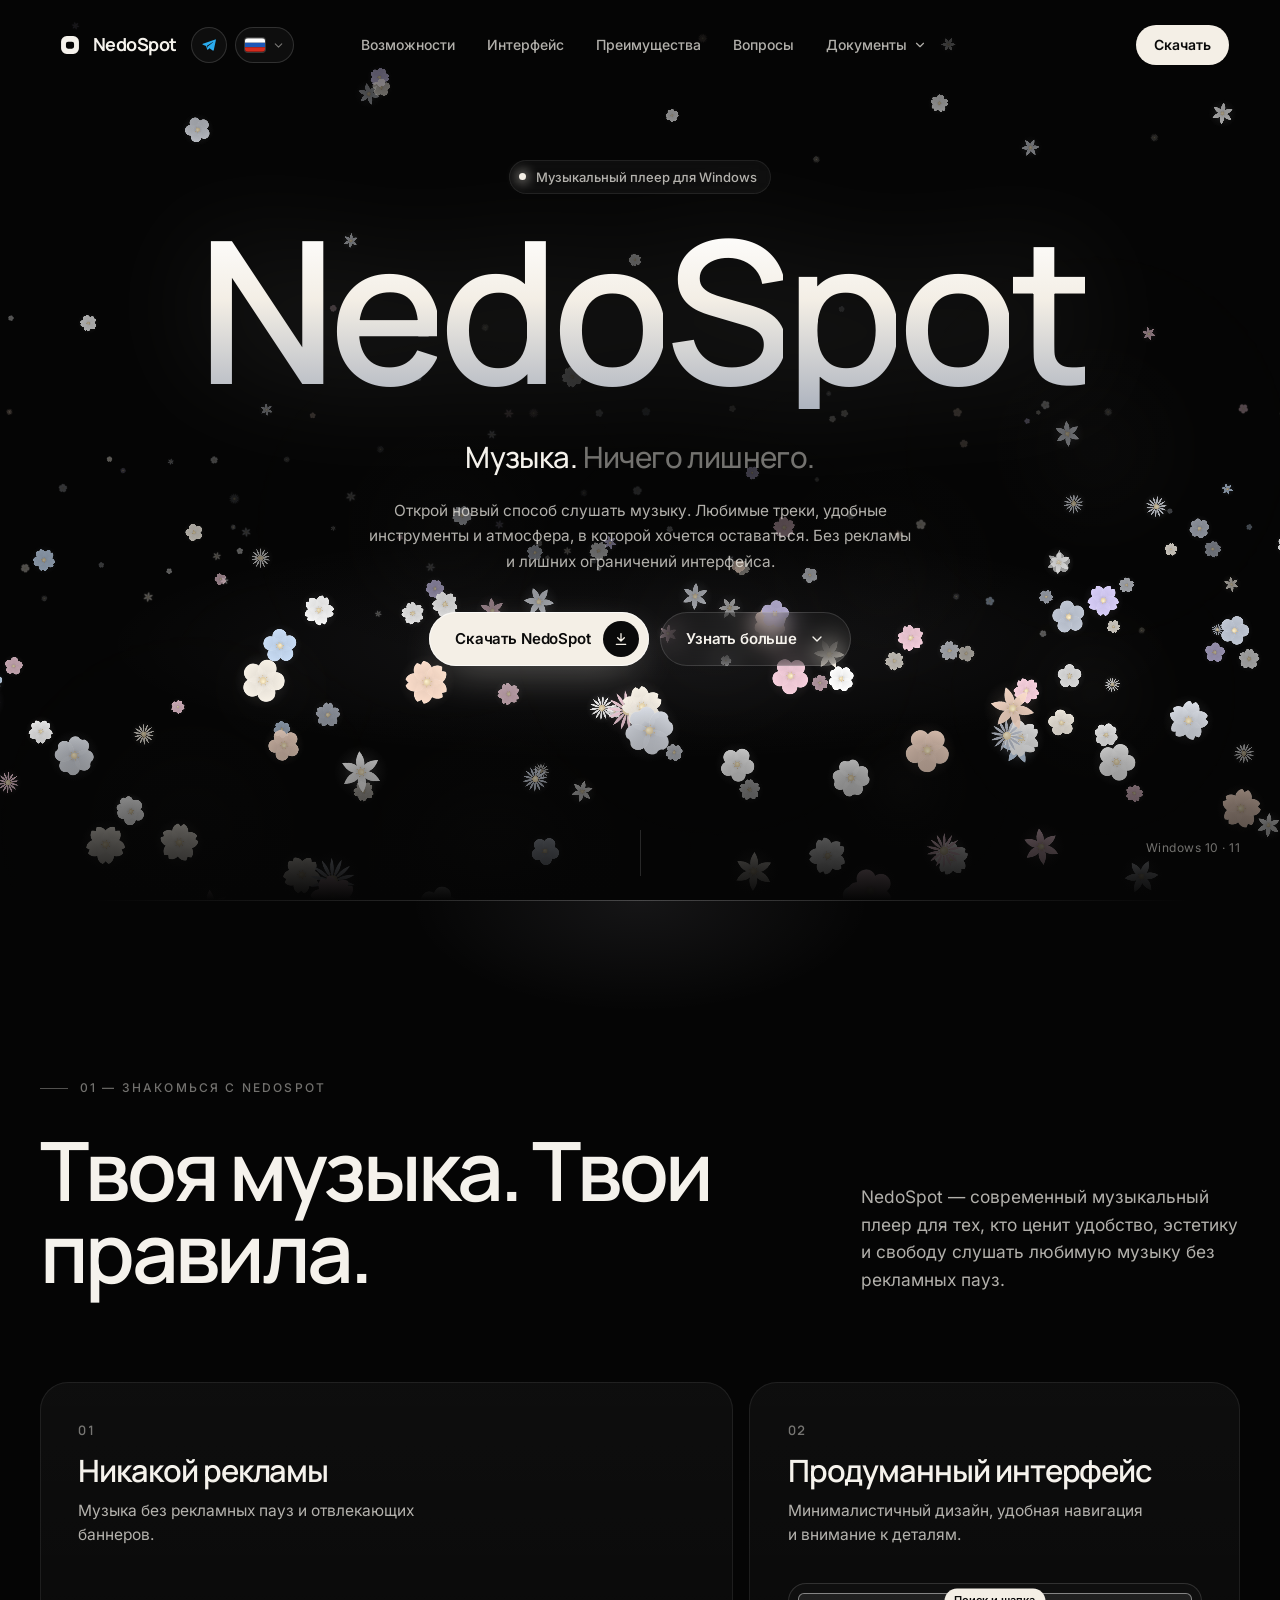
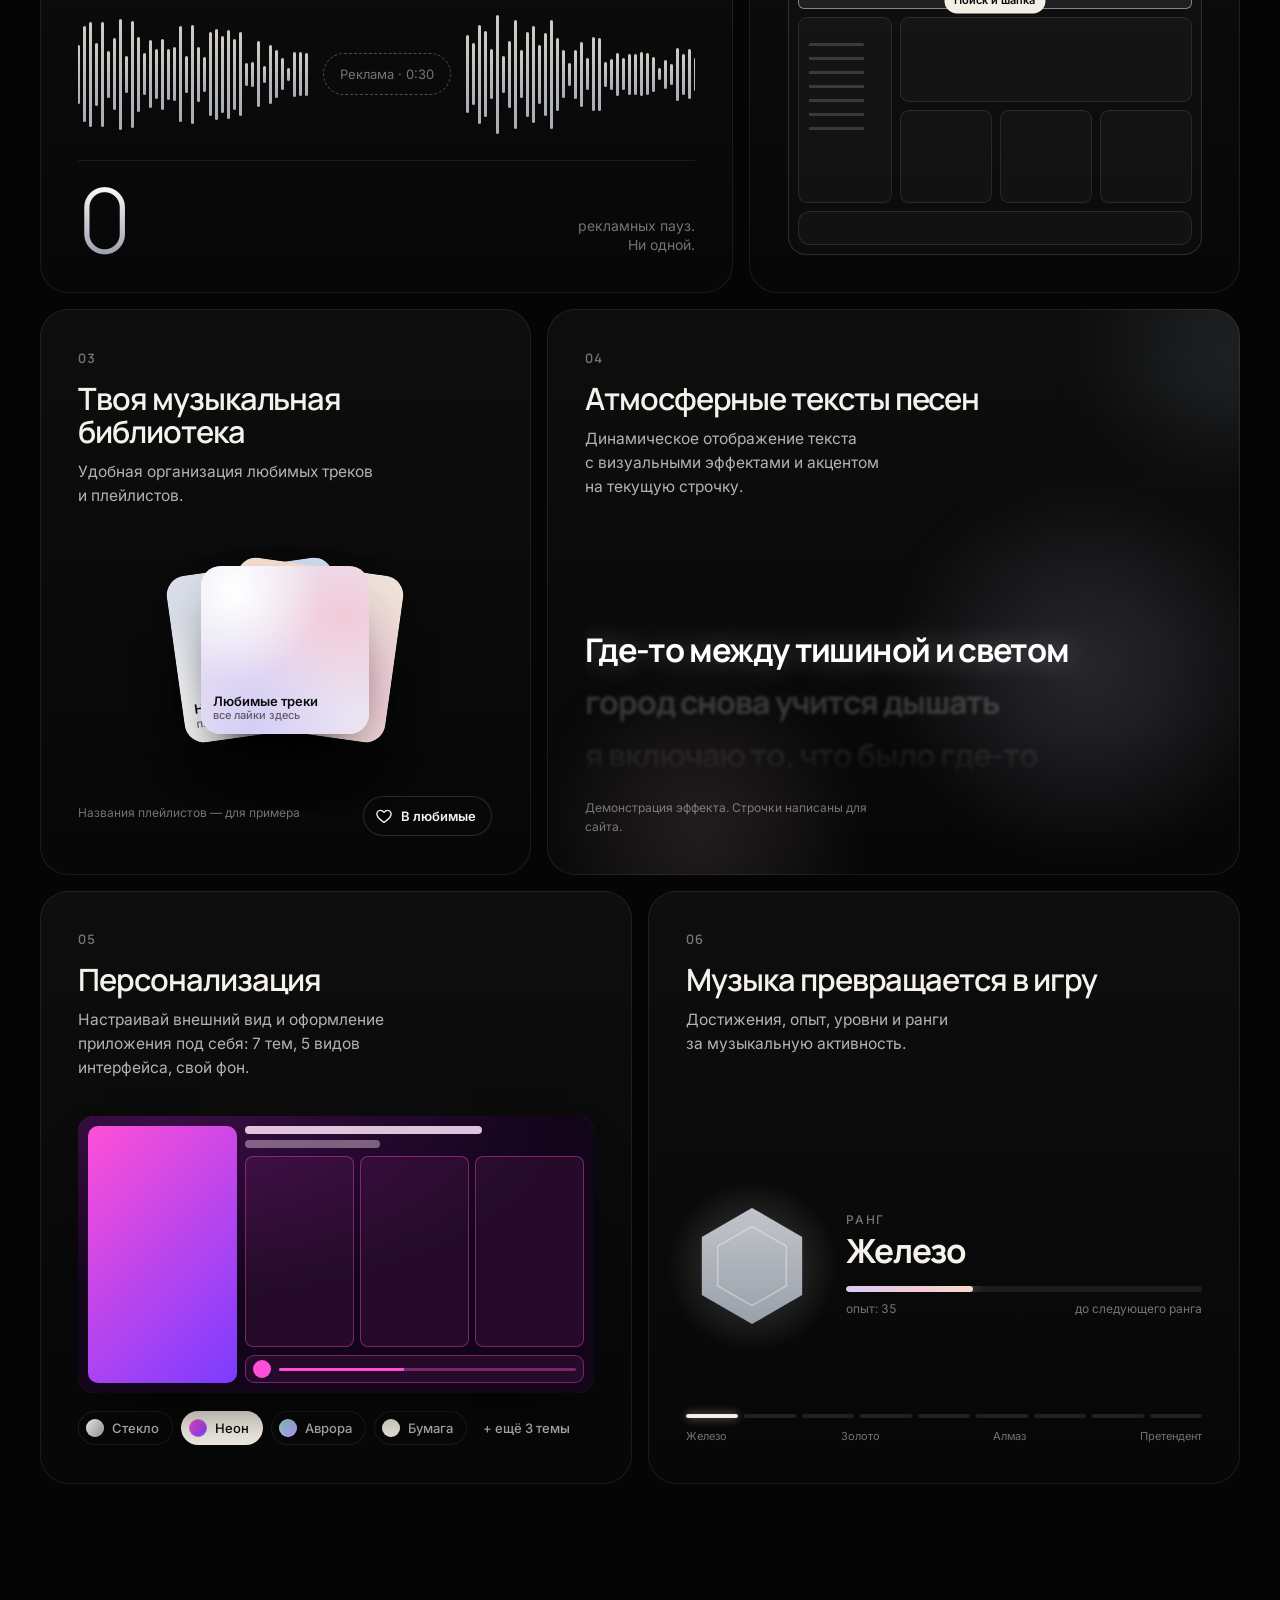
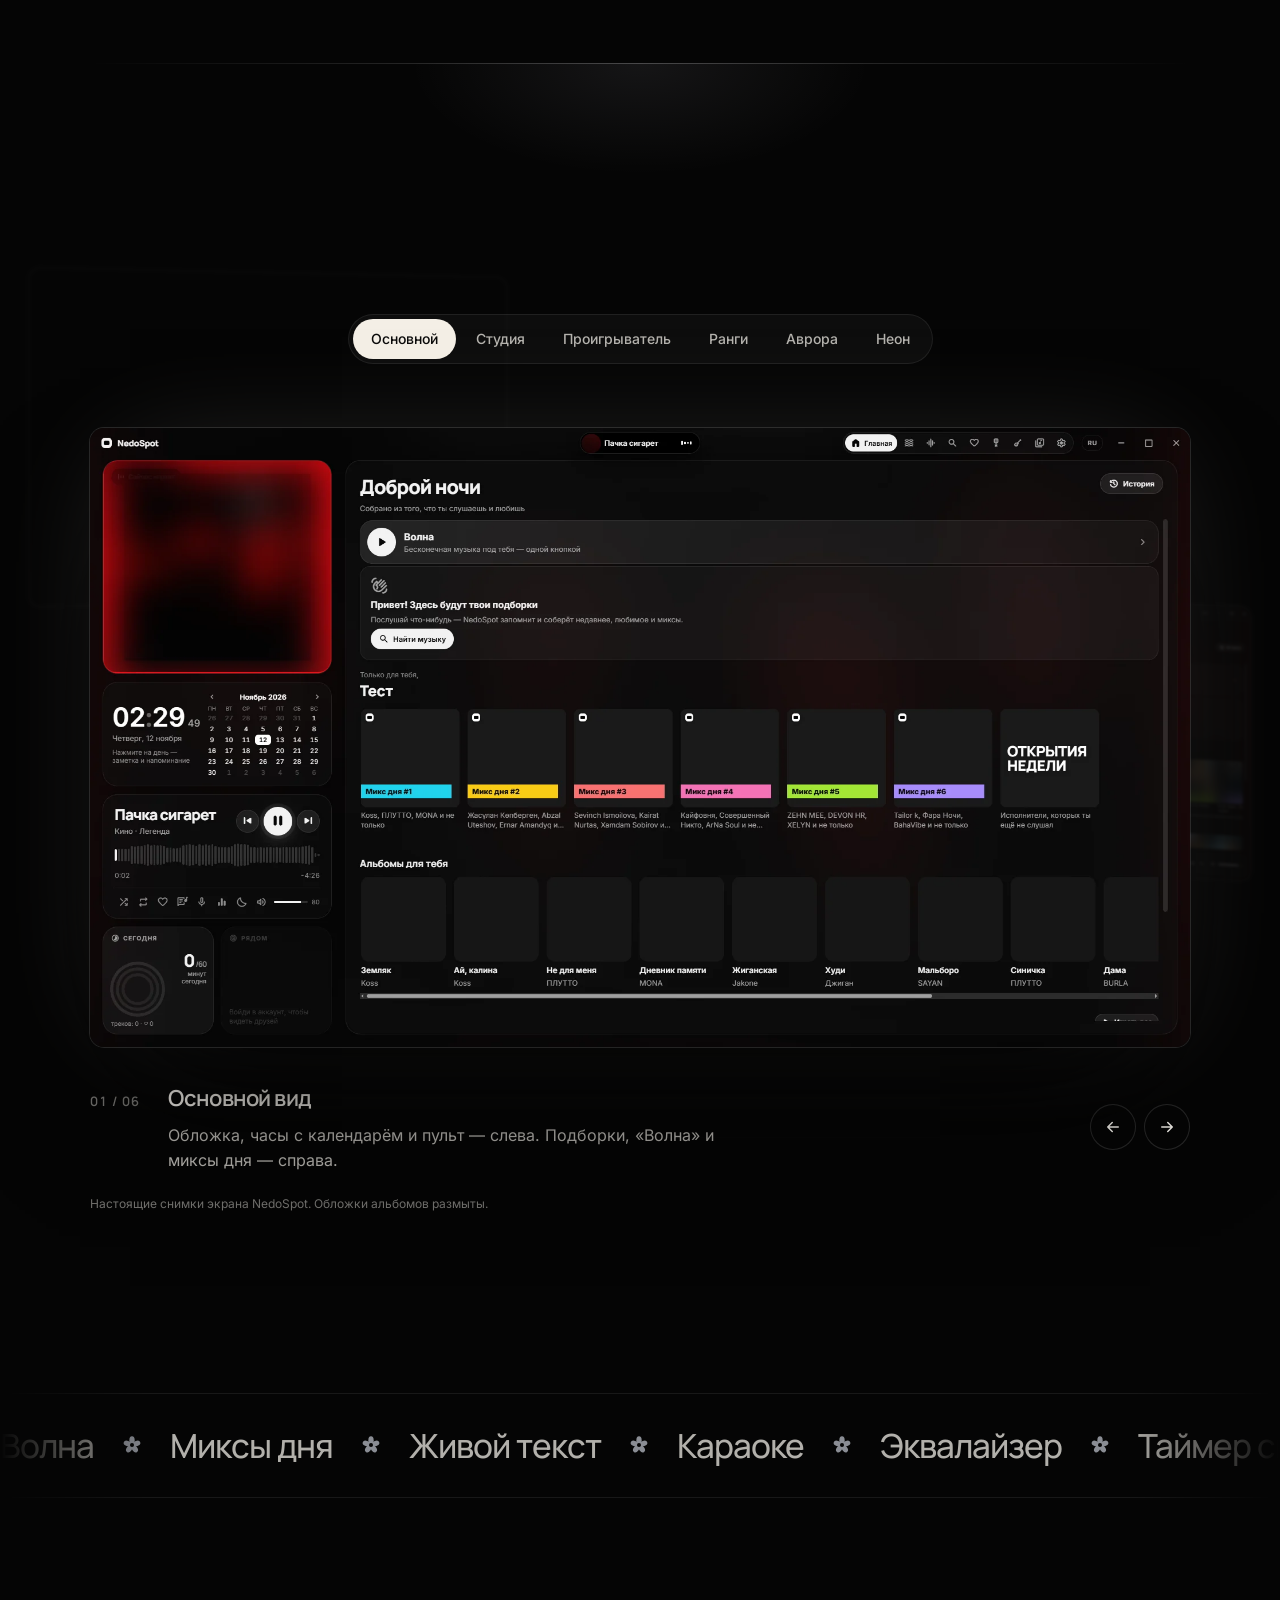
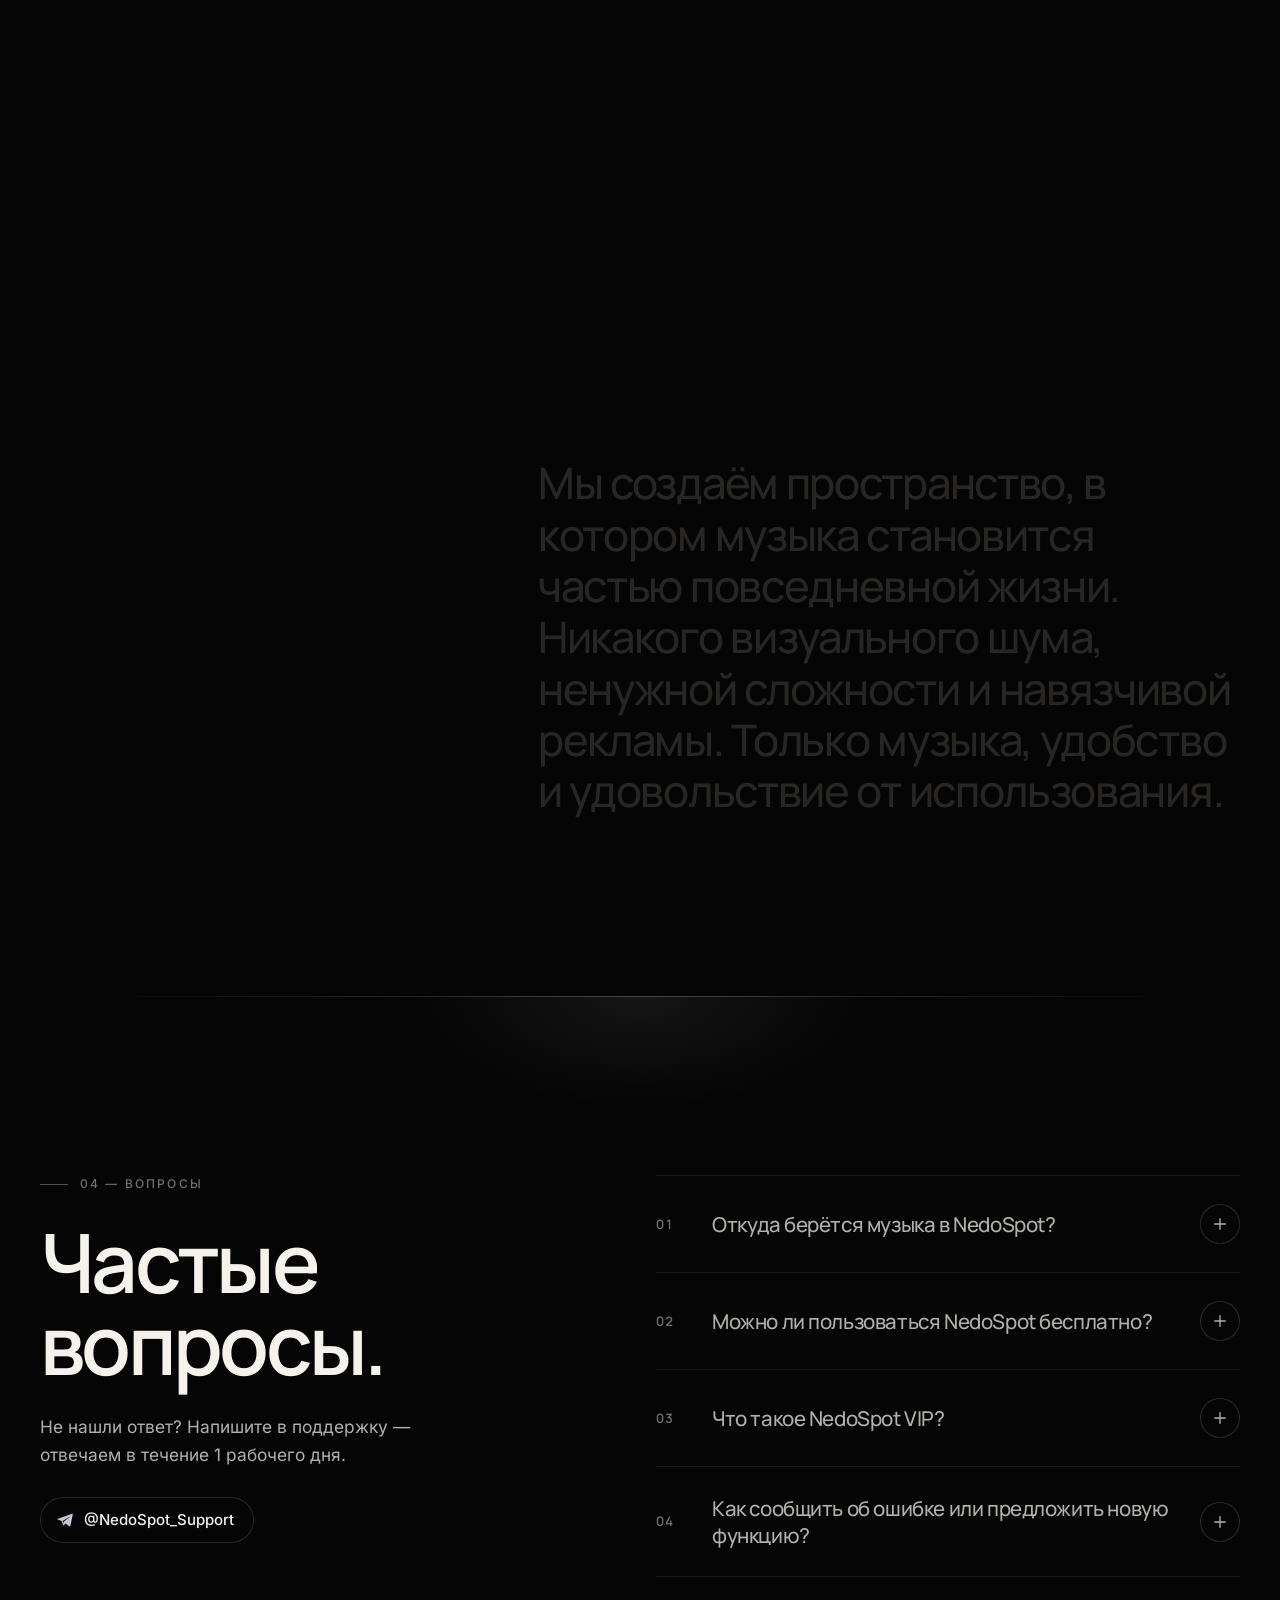
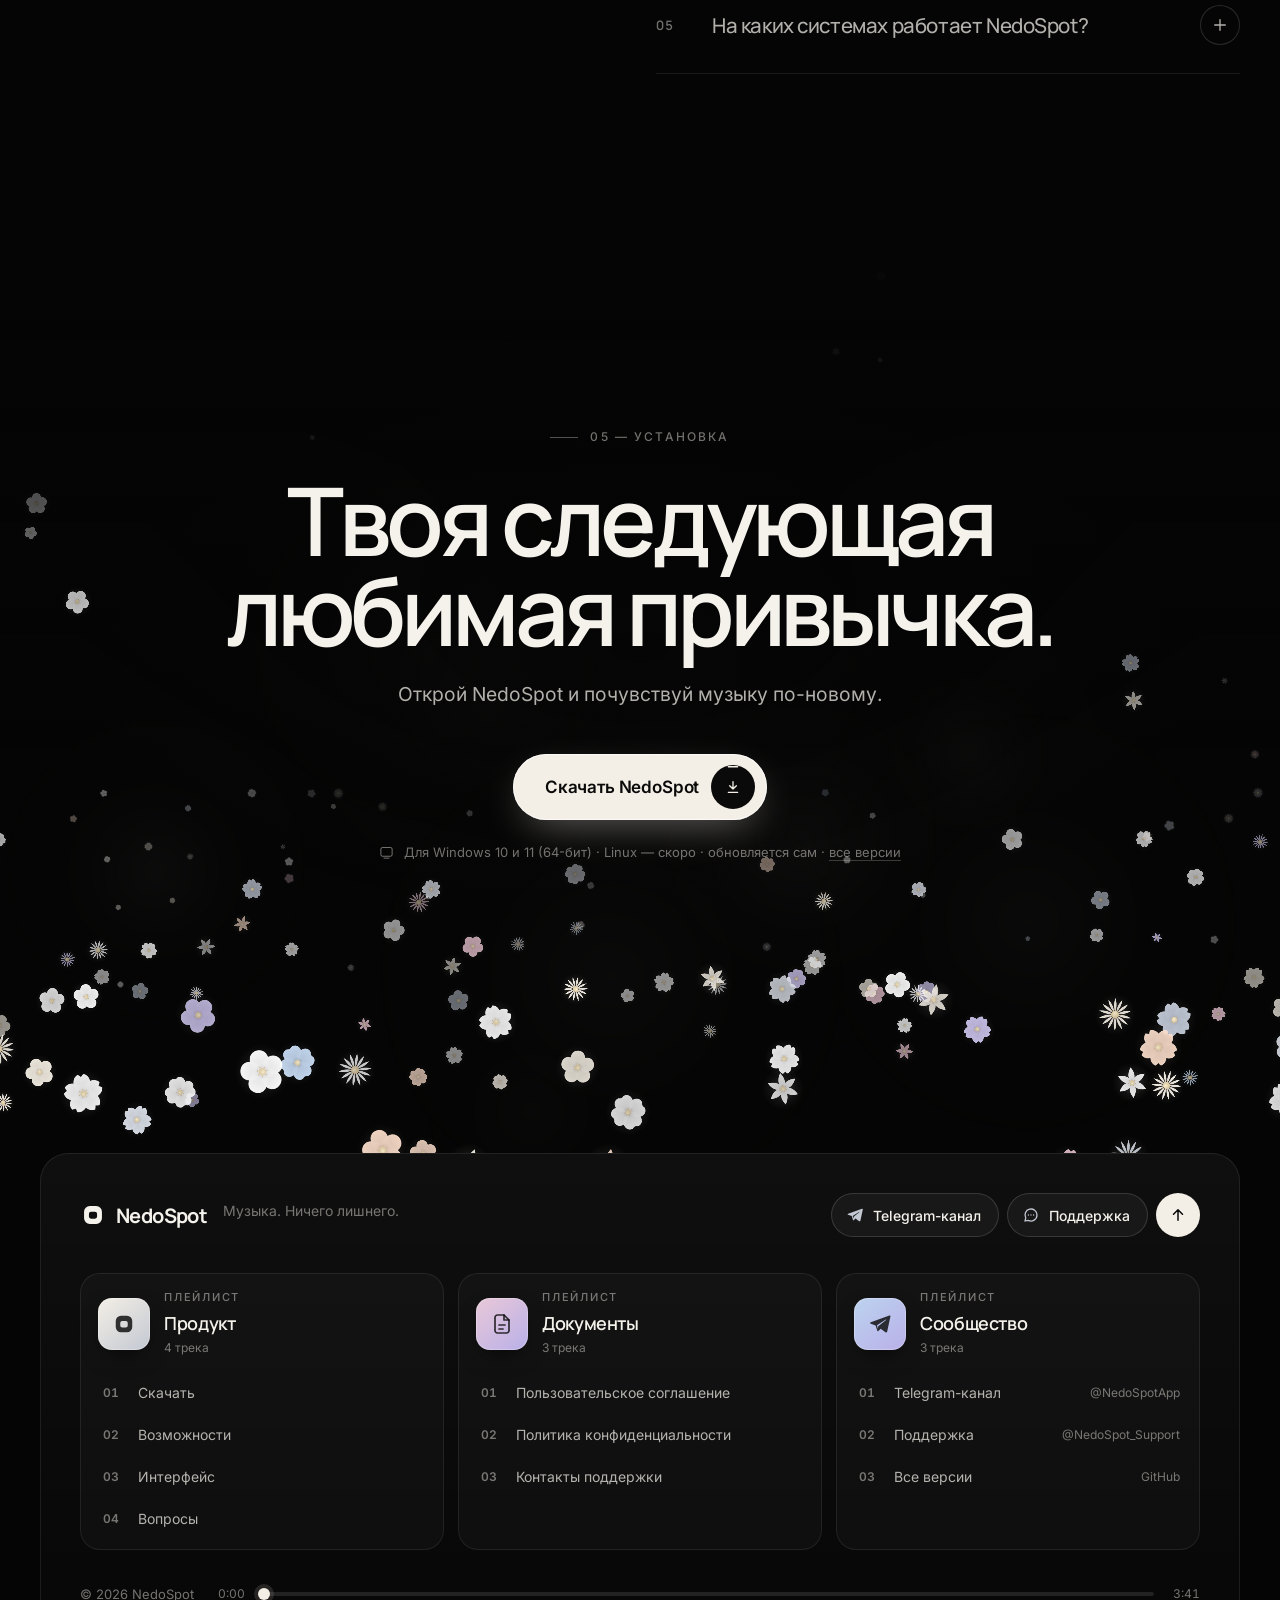
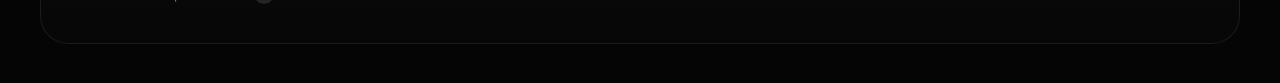
==== commit fdb59244: "Шапка: пункты меню ровно по центру Co-Authored-By: Claude Opus 5.5 <noreply@anthropic.com>" ====
--- a/index.html
+++ b/index.html
@@ -12,7 +12,7 @@
   <link rel="icon" type="image/png" href="assets/icon.png">
   <link rel="preload" href="assets/fonts/manrope-latin-wght-normal.woff2" as="font" type="font/woff2" crossorigin>
   <link rel="preload" href="assets/fonts/manrope-cyrillic-wght-normal.woff2" as="font" type="font/woff2" crossorigin>
-  <link rel="stylesheet" href="css/style.css?v=9">
+  <link rel="stylesheet" href="css/style.css?v=10">
   <script>
     /* язык — до отрисовки: тот же выбор, что на страницах документов */
     (function () {
@@ -555,6 +555,6 @@
 
   <script src="js/flowers.js?v=5"></script>
   <script src="js/i18n.js?v=1"></script>
-  <script src="js/main.js?v=9"></script>
+  <script src="js/main.js?v=10"></script>
 </body>
 </html>
--- a/css/style.css
+++ b/css/style.css
@@ -243,11 +243,12 @@
 }
 .nav-inner {
   pointer-events: auto;
-  display: flex;
-  align-items: center;
-  justify-content: space-between;
+  /* три колонки: левая и правая одинаковые, меню — ровно посередине */
+  display: grid;
+  grid-template-columns: minmax(max-content, 1fr) auto minmax(max-content, 1fr);
+  align-items: center;
   gap: 20px;
-  max-width: 1360px;
+  max-width: 1480px;
   margin-inline: auto;
   padding: 10px 10px 10px 16px;
   border-radius: 22px;
@@ -255,7 +256,7 @@
   transition: max-width 0.9s var(--ease), background-color 0.6s ease, border-color 0.6s ease, box-shadow 0.6s ease;
 }
 .nav.scrolled .nav-inner {
-  max-width: 1240px;
+  max-width: 1420px;
   background: rgba(14, 14, 15, 0.55);
   border-color: var(--line);
   box-shadow: 0 20px 50px -20px rgba(0, 0, 0, 0.8);
@@ -278,7 +279,7 @@
 .brand:hover svg { transform: rotate(90deg); }
 
 /* слева: логотип, «Мы в Telegram», язык */
-.nav-left { display: flex; align-items: center; gap: 8px; min-width: 0; }
+.nav-left { grid-column: 1; justify-self: start; display: flex; align-items: center; gap: 8px; min-width: 0; }
 .nav-left .brand { margin-right: 6px; }
 .nav-tg,
 .nlang-btn {
@@ -379,6 +380,7 @@
 html.lang-swap .nav-tg span { opacity: 0; }
 
 .nav-links {
+  grid-column: 2;
   display: flex;
   align-items: center;
   gap: 4px;
@@ -409,7 +411,7 @@
 }
 .nav-links a.active::after { transform: scale(1); }
 
-.nav-right { display: flex; align-items: center; gap: 8px; }
+.nav-right { grid-column: 3; justify-self: end; display: flex; align-items: center; gap: 8px; }
 .nav-cta {
   display: inline-flex;
   align-items: center;
@@ -1942,13 +1944,17 @@
 }
 
 /* шапка: на средних экранах «Мы в Telegram» — только значком */
-@media (max-width: 1300px) and (min-width: 1161px) {
+@media (max-width: 1480px) and (min-width: 1241px) {
   .nav-tg { width: 36px; padding: 0; justify-content: center; }
   .nav-tg span { display: none; }
 }
 
+@media (max-width: 1320px) and (min-width: 1241px) {
+  .nlang-cur b { display: none; }
+}
+
 /* меню уходит в «бургер» раньше, чем раньше: рядом с логотипом теперь Telegram и язык */
-@media (max-width: 1160px) {
+@media (max-width: 1240px) {
   .nav-links { display: none; }
   .burger { display: grid; }
   .nav-inner { padding: 8px 8px 8px 14px; }
